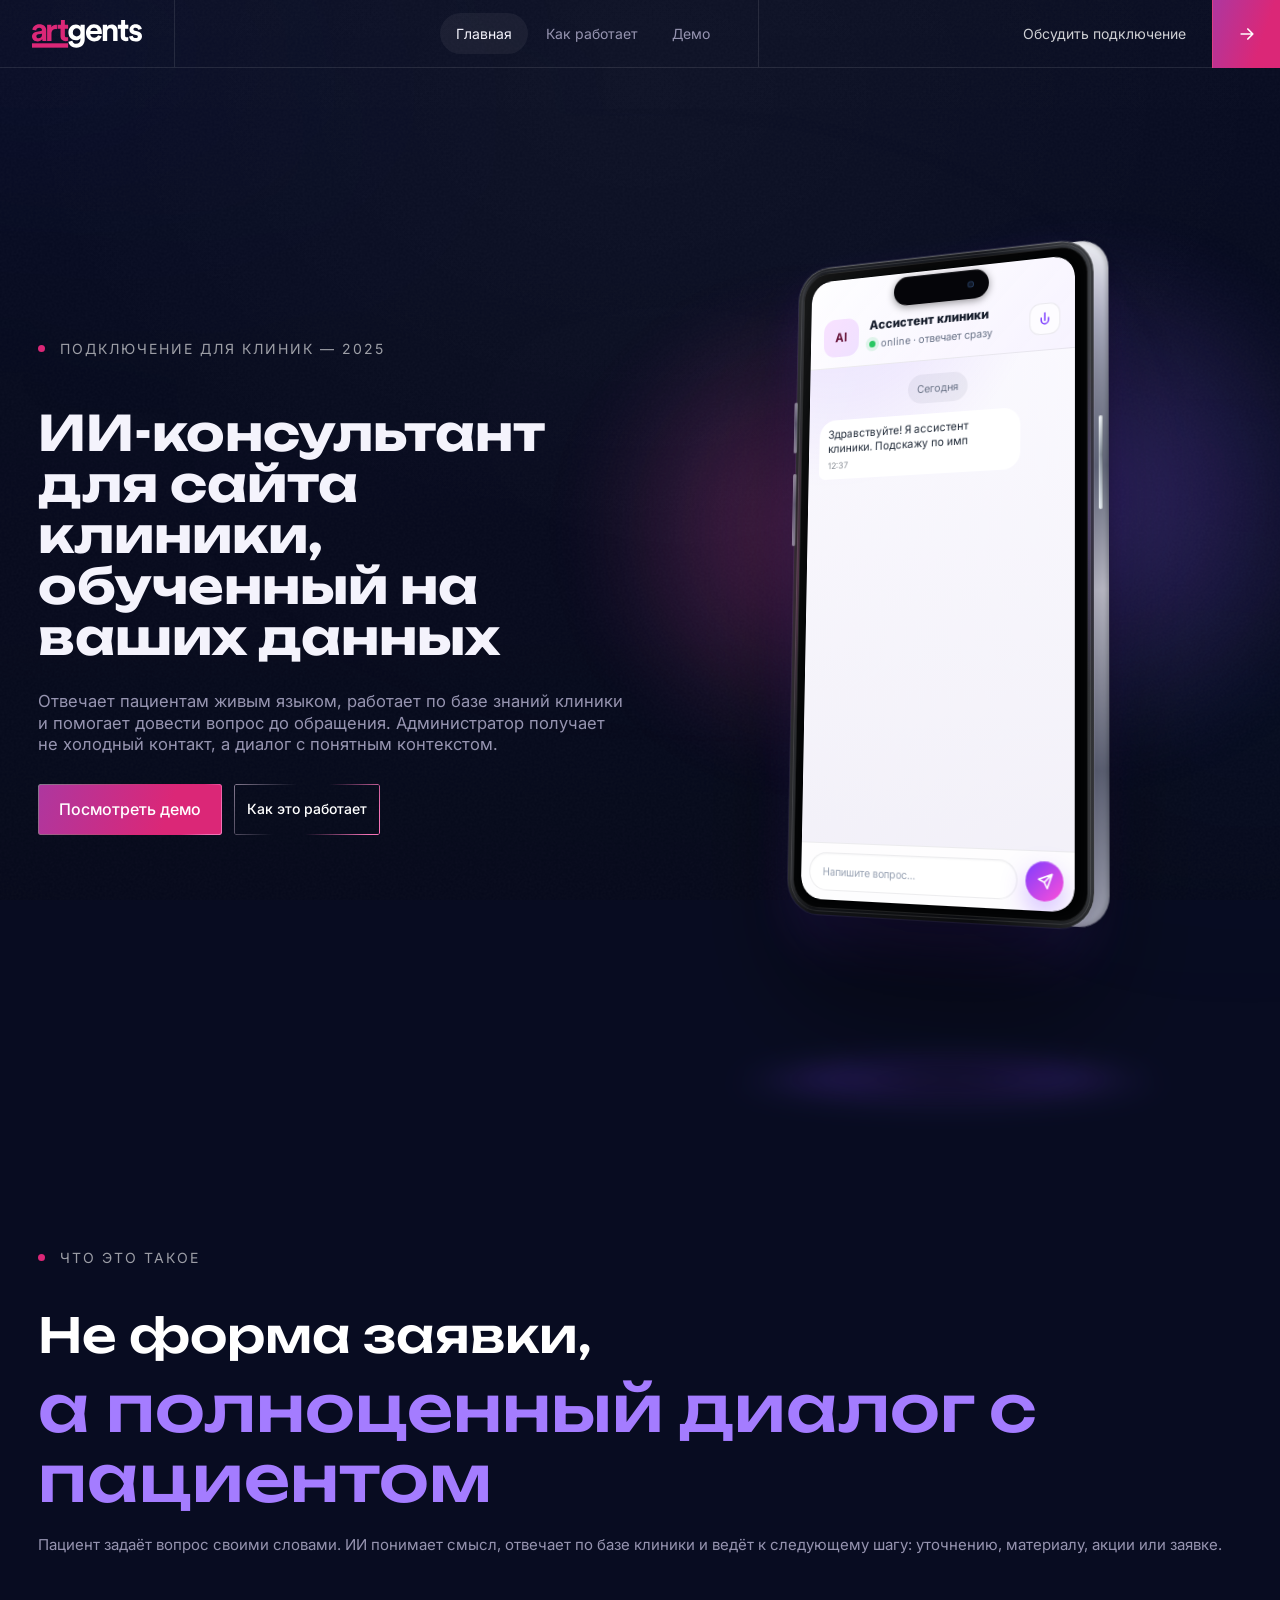
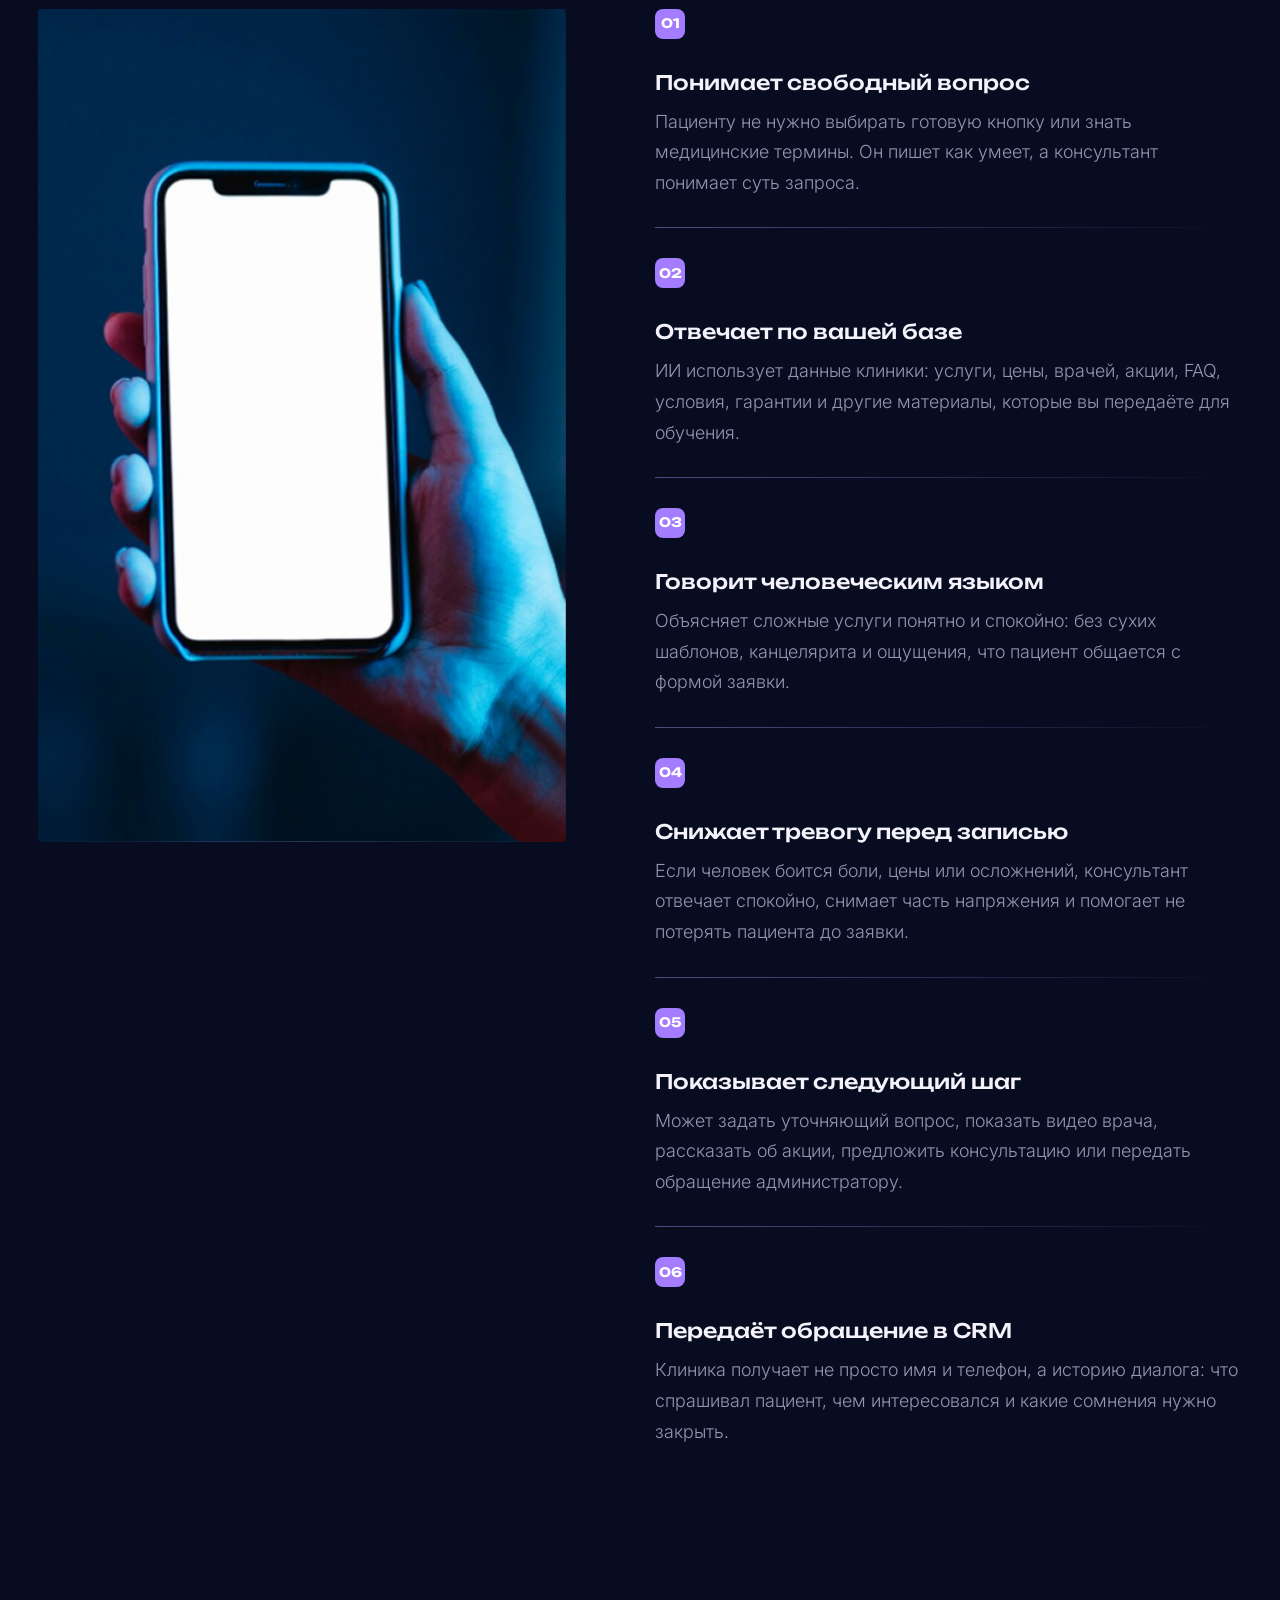
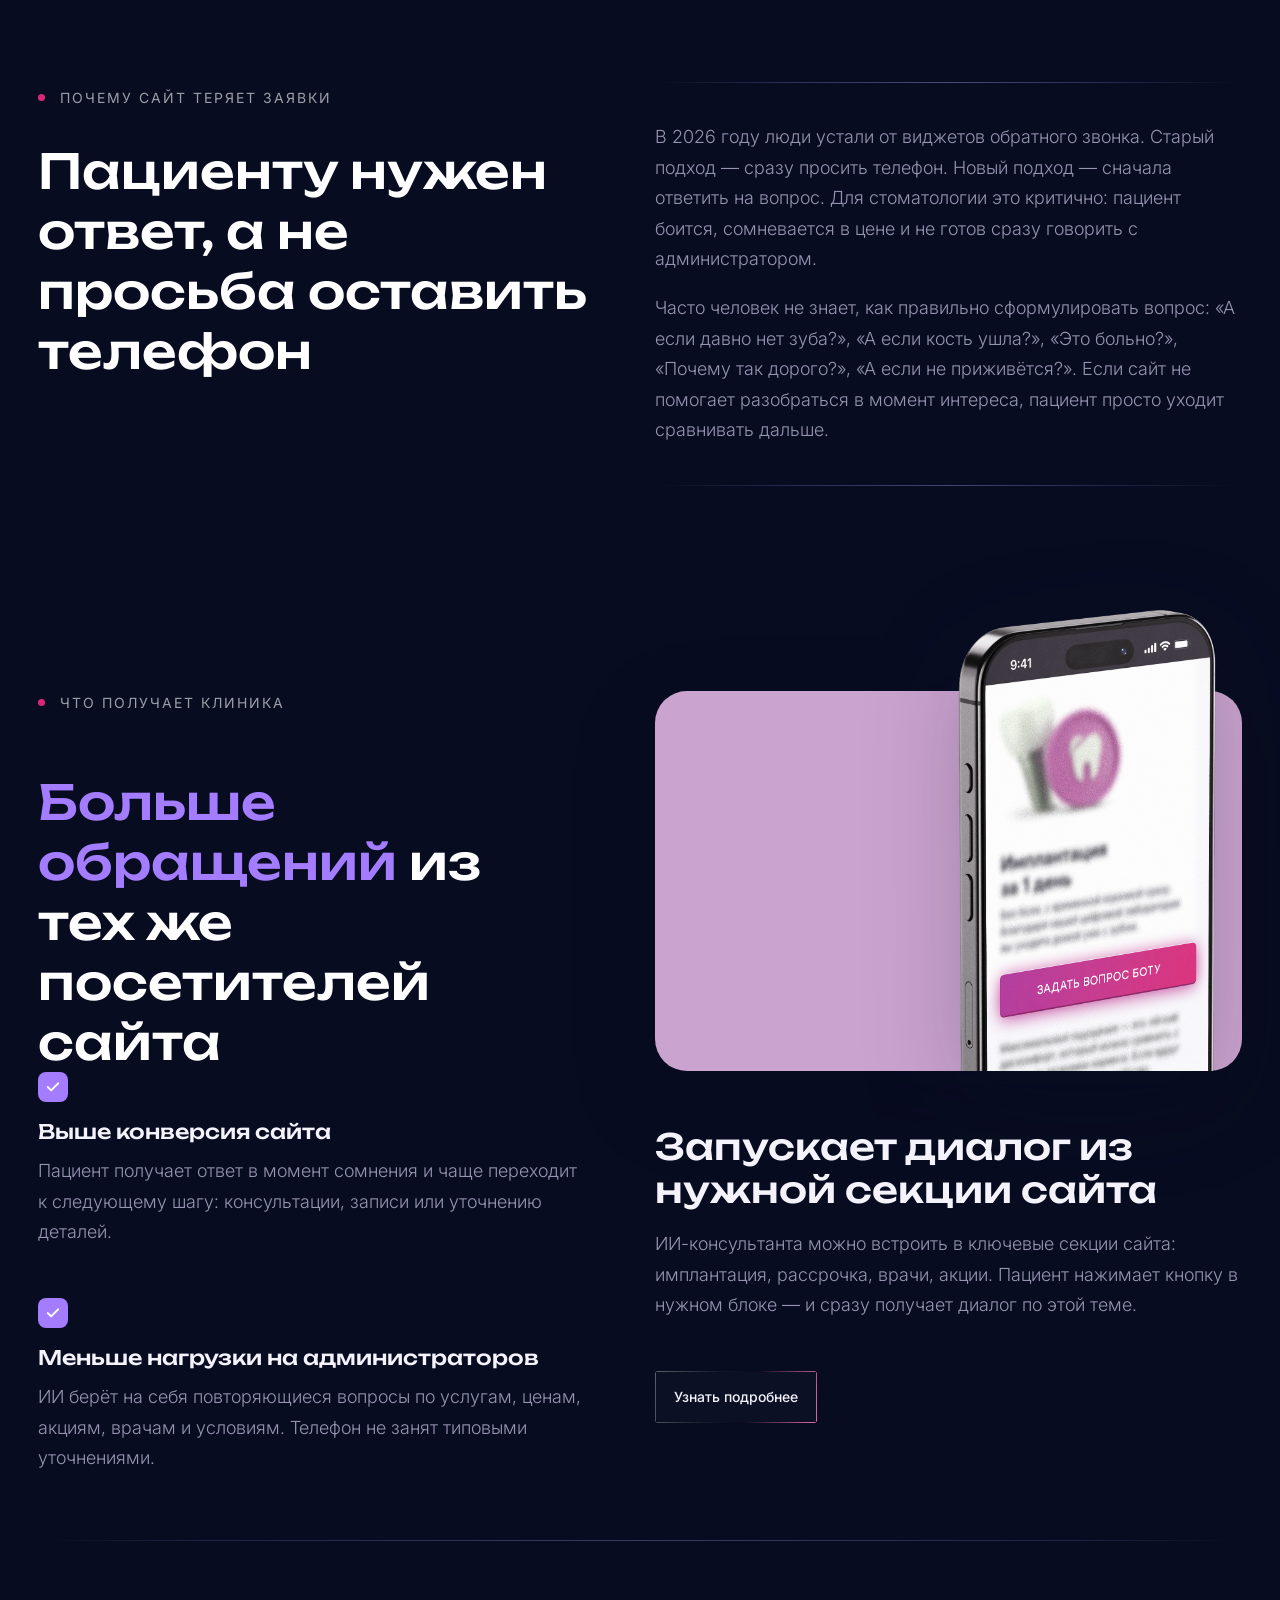
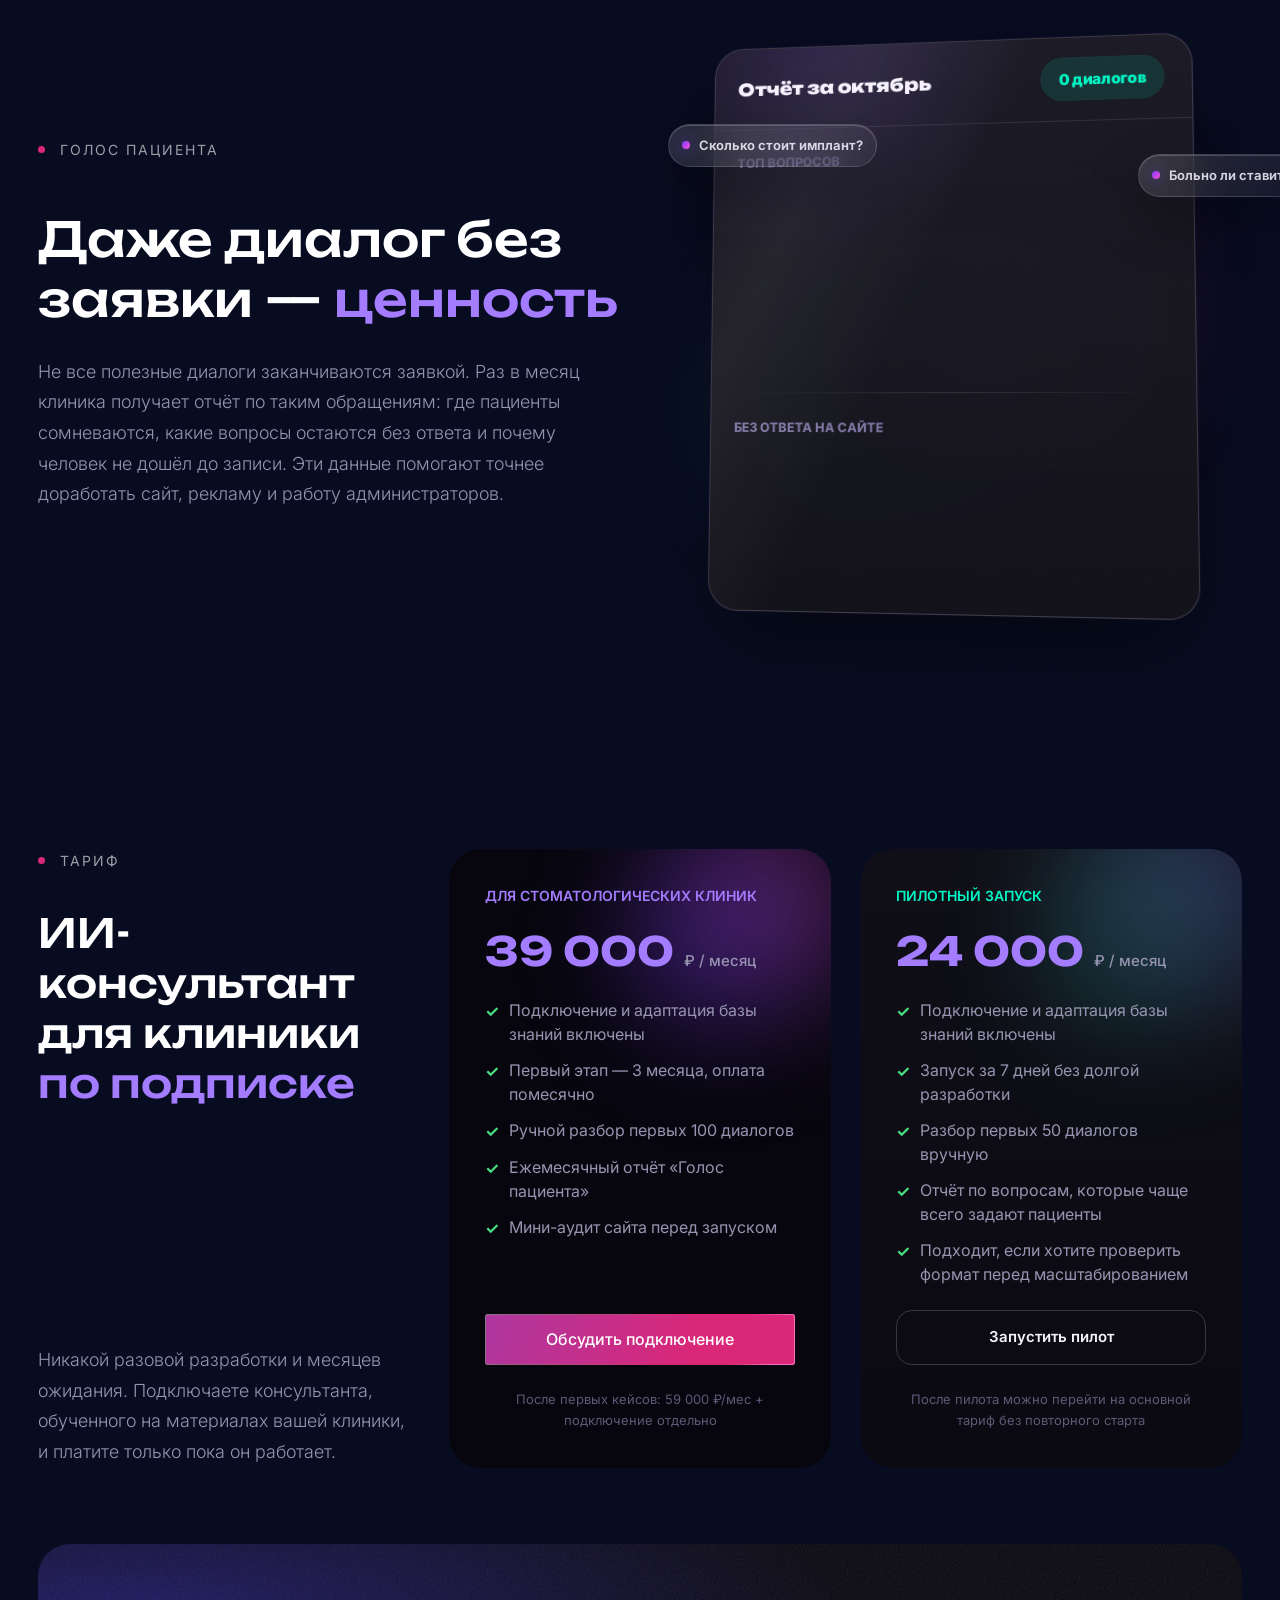
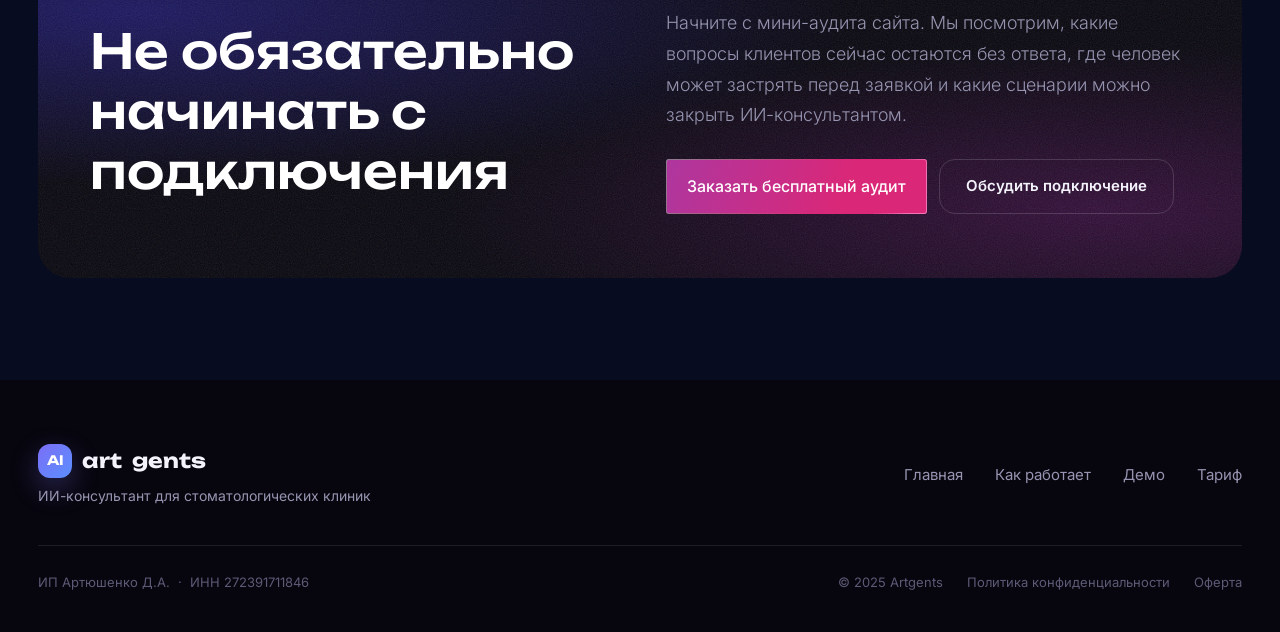
==== index.html @ 3ed24e26 "14.06 - финальные правки главной" ====
<!DOCTYPE html>
<html lang="ru">
<head>
  <meta charset="UTF-8" />
  <meta name="viewport" content="width=device-width, initial-scale=1.0" />
  <title>Artgents — ИИ-консультант для клиник</title>
  <link rel="preconnect" href="https://fonts.googleapis.com">
  <link rel="preconnect" href="https://fonts.gstatic.com" crossorigin>
  <link href="https://fonts.googleapis.com/css2?family=Inter:wght@300;400;500;600;700&display=swap" rel="stylesheet">
  <link rel="stylesheet" href="styles.css" />
  <link rel="stylesheet" href="animations/phone-hero.css" />
  <link rel="stylesheet" href="animations/report-analytics.css" />
</head>
<body>

  <nav class="nav">
    <a href="index.html" class="nav__logo" aria-label="Artgents">
      <img src="assets/artgents-logo-header.svg" alt="Artgents" class="nav__logo-image" />
    </a>
    <div class="nav__links">
      <a href="index.html" class="nav__link nav__link--active">Главная</a>
      <a href="how.html" class="nav__link">Как работает</a>
      <a href="demo.html" class="nav__link">Демо</a>
    </div>
    <button type="button" class="nav__cta">
      <span class="nav__cta-text">Обсудить подключение</span>
      <span class="nav__cta-arrow" aria-hidden="true">
        <svg viewBox="0 0 24 24" fill="none">
          <path d="M5 12h14M13 6l6 6-6 6" stroke="currentColor" stroke-width="2" stroke-linecap="round" stroke-linejoin="round"/>
        </svg>
      </span>
    </button>
  </nav>

  <main>

    <!-- ── HERO ──────────────────────────────────────────── -->
    <section class="hero">
      <div class="shell">
        <div class="hero__grid">

          <!-- Left: copy -->
          <div class="hero__left">
            <div class="label">Подключение для клиник — 2025</div>
            <h1 class="hero__title">ИИ-консультант для сайта клиники, обученный на ваших данных</h1>
            <p class="hero__sub">Отвечает пациентам живым языком, работает по базе знаний клиники и помогает довести вопрос до обращения. Администратор получает не холодный контакт, а диалог с понятным контекстом.</p>
            <div class="hero__actions">
              <button type="button" class="btn btn--primary"><span class="btn__bg"></span><span class="btn__text">Посмотреть демо</span></button>
              <button type="button" class="btn btn--hero-outline"><span class="btn--hero-outline__text">Как это работает</span></button>
            </div>
          </div>

          <!-- Right: phone animation -->
          <div class="hero__right">
            <div class="phone-stage" id="phoneStage">

              <div class="floating-card card-1" data-card>
                <div class="card-icon">
                  <svg viewBox="0 0 24 24" fill="none" aria-hidden="true">
                    <circle cx="12" cy="12" r="8.5" stroke="currentColor" stroke-width="2.1"/>
                    <path d="M12 7.5v5l3.2 2" stroke="currentColor" stroke-width="2.1" stroke-linecap="round" stroke-linejoin="round"/>
                  </svg>
                </div>
                <div class="card-text">Отвечает пациентам 24/7 без ожидания администратора.</div>
              </div>

              <div class="floating-card card-2" data-card>
                <div class="card-icon">
                  <svg viewBox="0 0 24 24" fill="none" aria-hidden="true">
                    <path d="M7 11.5 10.2 15 17.5 7" stroke="currentColor" stroke-width="2.4" stroke-linecap="round" stroke-linejoin="round"/>
                    <path d="M21 12a9 9 0 1 1-5.2-8.15" stroke="currentColor" stroke-width="2.1" stroke-linecap="round"/>
                  </svg>
                </div>
                <div class="card-text">Даёт понятные ответы по услугам, ценам и этапам лечения.</div>
              </div>

              <div class="floating-card card-3" data-card>
                <div class="card-icon">
                  <svg viewBox="0 0 24 24" fill="none" aria-hidden="true">
                    <path d="M8 7h8M8 12h5M6 20l3-3h8a3 3 0 0 0 3-3V7a3 3 0 0 0-3-3H7a3 3 0 0 0-3 3v7a3 3 0 0 0 3 3" stroke="currentColor" stroke-width="2.1" stroke-linecap="round" stroke-linejoin="round"/>
                  </svg>
                </div>
                <div class="card-text">Мягко подводит к записи на консультацию.</div>
              </div>

              <div class="phone" id="phone">
                <span class="side-button left-1"></span>
                <span class="side-button left-2"></span>
                <span class="side-button right-1"></span>

                <div class="phone-glass">
                  <div class="dynamic-island"></div>

                  <div class="phone-screen">
                    <div class="chat-app">

                      <header class="chat-header">
                        <div class="avatar">AI</div>
                        <div class="header-text">
                          <div class="chat-header-title">Ассистент клиники</div>
                          <div class="header-status">
                            <span class="status-dot"></span>
                            online · отвечает сразу
                          </div>
                        </div>
                        <div class="header-action" aria-hidden="true">
                          <svg viewBox="0 0 24 24" width="18" height="18" fill="none" aria-hidden="true">
                            <path d="M7 10.5v3a5 5 0 0 0 10 0v-3M12 4v10" stroke="currentColor" stroke-width="2" stroke-linecap="round"/>
                          </svg>
                        </div>
                      </header>

                      <main class="chat-messages">
                        <div class="chat-day-label">Сегодня</div>
                      </main>

                      <footer class="chat-input-bar">
                        <input class="chat-input-field" type="text" placeholder="Напишите вопрос…" aria-label="Вопрос" />
                        <button class="chat-send-btn" type="button" aria-label="Отправить">
                          <svg viewBox="0 0 24 24" fill="none" aria-hidden="true">
                            <path d="M21 3 10.6 13.4M21 3l-6.6 18-3.8-7.6L3 9.6 21 3Z" stroke="currentColor" stroke-width="2.1" stroke-linecap="round" stroke-linejoin="round"/>
                          </svg>
                        </button>
                      </footer>

                    </div>
                  </div>
                </div>
              </div>

            </div>
          </div>

        </div>
      </div>
    </section>

    <!-- ── WHAT ──────────────────────────────────────────── -->
    <section class="section section--dark" id="what">
      <div class="shell what__layout">
        <div class="what__head">
          <div class="label">Что это такое</div>
          <h2>Не форма заявки,<br><em>а полноценный диалог с пациентом</em></h2>
          <p class="what__desc">Пациент задаёт вопрос своими словами. ИИ понимает смысл, отвечает по базе клиники и ведёт к следующему шагу: уточнению, материалу, акции или заявке.</p>
        </div>

        <div class="what__story">
          <div class="what__visual-col">
            <div class="what__visual-frame">
              <div class="what__visual">
                <img src="images/img1.jpg" alt="Интерфейс диалога с пациентом">
              </div>
            </div>
          </div>

          <div class="what__list">
            <article class="what-item">
              <div class="what-item__num">01</div>
              <div class="what-item__body">
                <h3>Понимает свободный вопрос</h3>
                <p>Пациенту не нужно выбирать готовую кнопку или знать медицинские термины. Он пишет как умеет, а консультант понимает суть запроса.</p>
              </div>
            </article>

            <article class="what-item">
              <div class="what-item__num">02</div>
              <div class="what-item__body">
                <h3>Отвечает по вашей базе</h3>
                <p>ИИ использует данные клиники: услуги, цены, врачей, акции, FAQ, условия, гарантии и другие материалы, которые вы передаёте для обучения.</p>
              </div>
            </article>

            <article class="what-item">
              <div class="what-item__num">03</div>
              <div class="what-item__body">
                <h3>Говорит человеческим языком</h3>
                <p>Объясняет сложные услуги понятно и спокойно: без сухих шаблонов, канцелярита и ощущения, что пациент общается с формой заявки.</p>
              </div>
            </article>

            <article class="what-item">
              <div class="what-item__num">04</div>
              <div class="what-item__body">
                <h3>Снижает тревогу перед записью</h3>
                <p>Если человек боится боли, цены или осложнений, консультант отвечает спокойно, снимает часть напряжения и помогает не потерять пациента до заявки.</p>
              </div>
            </article>

            <article class="what-item">
              <div class="what-item__num">05</div>
              <div class="what-item__body">
                <h3>Показывает следующий шаг</h3>
                <p>Может задать уточняющий вопрос, показать видео врача, рассказать об акции, предложить консультацию или передать обращение администратору.</p>
              </div>
            </article>

            <article class="what-item">
              <div class="what-item__num">06</div>
              <div class="what-item__body">
                <h3>Передаёт обращение в CRM</h3>
                <p>Клиника получает не просто имя и телефон, а историю диалога: что спрашивал пациент, чем интересовался и какие сомнения нужно закрыть.</p>
              </div>
            </article>
          </div>
        </div>
      </div>
    </section>

    <!-- ── PROBLEMS ─────────────────────────────────────── -->
    <section class="section section--dark" id="problems">
      <div class="shell problems__layout">
        <div class="problems__top">
          <div class="problems__copy">
            <div>
              <div class="label">Почему сайт теряет заявки</div>
              <h2>Пациенту нужен ответ, а не просьба оставить телефон</h2>
            </div>
          </div>

          <div class="problems__notes" aria-label="Дополнительный текст">
            <p>В 2026 году люди устали от виджетов обратного звонка. Старый подход — сразу просить телефон. Новый подход — сначала ответить на вопрос. Для стоматологии это критично: пациент боится, сомневается в цене и не готов сразу говорить с администратором.</p>
            <p>Часто человек не знает, как правильно сформулировать вопрос: «А если давно нет зуба?», «А если кость ушла?», «Это больно?», «Почему так дорого?», «А если не приживётся?». Если сайт не помогает разобраться в момент интереса, пациент просто уходит сравнивать дальше.</p>
          </div>
        </div>
      </div>
    </section>

    <!-- ── RESULTS ────────────────────────────────────────── -->
    <section class="section section--dark" id="results">
      <div class="shell results__layout">
        <div class="results__left">
          <div class="results__intro">
            <div class="label">Что получает клиника</div>
            <h2><em>Больше обращений</em> из тех же посетителей сайта</h2>
          </div>

          <div class="results__cards">
            <article class="result-card">
              <div class="result-card__check" aria-hidden="true">
                <svg viewBox="0 0 24 24" fill="none">
                  <path d="M5 12l4.5 4.5L19 7" stroke="currentColor" stroke-width="2.4" stroke-linecap="round" stroke-linejoin="round"/>
                </svg>
              </div>
              <div class="result-card__body">
                <h3>Выше конверсия сайта</h3>
                <p>Пациент получает ответ в момент сомнения и чаще переходит к следующему шагу: консультации, записи или уточнению деталей.</p>
              </div>
            </article>

            <article class="result-card">
              <div class="result-card__check" aria-hidden="true">
                <svg viewBox="0 0 24 24" fill="none">
                  <path d="M5 12l4.5 4.5L19 7" stroke="currentColor" stroke-width="2.4" stroke-linecap="round" stroke-linejoin="round"/>
                </svg>
              </div>
              <div class="result-card__body">
                <h3>Меньше нагрузки на администраторов</h3>
                <p>ИИ берёт на себя повторяющиеся вопросы по услугам, ценам, акциям, врачам и условиям. Телефон не занят типовыми уточнениями.</p>
              </div>
            </article>
          </div>
        </div>

        <div class="results__right">
          <div class="results__phone-card" aria-hidden="true">
            <img class="results__phone-image" src="images/phone.png" alt="" />
          </div>

          <article class="results__feature">
            <div class="results-feature__content">
              <h3>Запускает диалог из нужной секции сайта</h3>
              <p>ИИ-консультанта можно встроить в ключевые секции сайта: имплантация, рассрочка, врачи, акции. Пациент нажимает кнопку в нужном блоке — и сразу получает диалог по этой теме.</p>
              <button type="button" class="btn btn--hero-outline"><span class="btn--hero-outline__text">Узнать подробнее</span></button>
            </div>
          </article>
        </div>
      </div>
    </section>
    <!-- ── ANALYTICS ──────────────────────────────────────── -->
    <section class="section section--dark" id="analytics">
      <div class="shell">
        <div class="analytics__grid">

          <!-- Left: copy + stat cards -->
          <div class="analytics__left">
            <div class="label">Голос пациента</div>
            <h2>Даже диалог без заявки — <em>ценность</em></h2>
            <p class="analytics__desc">Не все полезные диалоги заканчиваются заявкой. Раз в месяц клиника получает отчёт по таким обращениям: где пациенты сомневаются, какие вопросы остаются без ответа и почему человек не дошёл до записи. Эти данные помогают точнее доработать сайт, рекламу и работу администраторов.</p>

          </div>

          <!-- Right: animated report card -->
          <div class="analytics__right">
            <div class="report-stage" id="reportStage">

              <div class="rpt-glow" aria-hidden="true"></div>

              <span class="rpt-chip" style="--x:-280px; --y:-200px;">Сколько стоит имплант?</span>
              <span class="rpt-chip" style="--x:190px;  --y:-170px;">Больно ли ставить?</span>
              <span class="rpt-chip" style="--x:-255px; --y:28px;">Есть ли рассрочка?</span>
              <span class="rpt-chip" style="--x:200px;  --y:88px;">Что если не приживётся?</span>
              <span class="rpt-chip" style="--x:-200px; --y:210px;">Какая гарантия?</span>

              <article class="rpt-card" aria-label="Анимированный отчёт за октябрь">
                <div class="rpt-scan" id="rptScanLine" aria-hidden="true"></div>

                <header class="rpt-head">
                  <h3 class="rpt-title">Отчёт за октябрь</h3>
                  <div class="rpt-badge" id="rptDialogueBadge">
                    <span id="rptDialogueCount">0</span>&nbsp;диалогов
                  </div>
                </header>

                <div class="rpt-body">
                  <p class="rpt-section-label">Топ вопросов</p>

                  <div class="rpt-q-list">
                    <div class="rpt-q-row" data-value="18" data-fill="90">
                      <div class="rpt-q-title">Сколько стоит имплант?</div>
                      <div class="rpt-bar" aria-hidden="true"><span class="rpt-bar-fill"></span></div>
                      <div class="rpt-q-num">0</div>
                    </div>
                    <div class="rpt-q-row" data-value="14" data-fill="70">
                      <div class="rpt-q-title">Больно ли ставить?</div>
                      <div class="rpt-bar" aria-hidden="true"><span class="rpt-bar-fill"></span></div>
                      <div class="rpt-q-num">0</div>
                    </div>
                    <div class="rpt-q-row" data-value="11" data-fill="55">
                      <div class="rpt-q-title">Есть ли рассрочка?</div>
                      <div class="rpt-bar" aria-hidden="true"><span class="rpt-bar-fill"></span></div>
                      <div class="rpt-q-num">0</div>
                    </div>
                    <div class="rpt-q-row" data-value="8" data-fill="40">
                      <div class="rpt-q-title">Что если не приживётся?</div>
                      <div class="rpt-bar" aria-hidden="true"><span class="rpt-bar-fill"></span></div>
                      <div class="rpt-q-num">0</div>
                    </div>
                  </div>

                  <div class="rpt-divider"></div>

                  <p class="rpt-section-label">Без ответа на сайте</p>
                  <div class="rpt-gap-list">
                    <div class="rpt-gap-row">
                      <div class="rpt-gap-topic">Опыт врача с костной пластикой</div>
                      <button class="rpt-add-btn" type="button">добавить</button>
                    </div>
                    <div class="rpt-gap-row">
                      <div class="rpt-gap-topic">Гарантия на имплант</div>
                      <button class="rpt-add-btn" type="button">добавить</button>
                    </div>
                  </div>
                </div>
              </article>

            </div>
          </div>

        </div>
      </div>
    </section>

    <!-- ── PRICING ───────────────────────────────────────── -->
    <section class="section section--dark" id="pricing">
      <div class="shell">
        <div class="pricing__grid">

          <!-- Col 1–4: copy -->
          <div class="pricing__copy">
            <div class="label">Тариф</div>
            <h2>ИИ-консультант для клиники <span>по подписке</span></h2>
            <p class="pricing__desc">Никакой разовой разработки и месяцев ожидания. Подключаете консультанта, обученного на материалах вашей клиники, и платите только пока он работает.</p>
          </div>

          <!-- Col 5–8: dark price card -->
          <div class="price-card">
            <p class="price-card__for">Для стоматологических клиник</p>
            <div class="price-card__amount">
              <span class="price-card__num">39 000</span>
              <span class="price-card__unit">₽ / месяц</span>
            </div>
            <ul class="price-card__list">
              <li>Подключение и адаптация базы знаний включены</li>
              <li>Первый этап — 3 месяца, оплата помесячно</li>
              <li>Ручной разбор первых 100 диалогов</li>
              <li>Ежемесячный отчёт «Голос пациента»</li>
              <li>Мини-аудит сайта перед запуском</li>
            </ul>
            <button type="button" class="btn btn--primary price-card__btn"><span class="btn__bg"></span><span class="btn__text">Обсудить подключение</span></button>
            <p class="price-card__after">После первых кейсов: 59 000 ₽/мес + подключение отдельно</p>
          </div>

          <!-- Col 9–12: second plan -->
          <div class="price-card price-card--alt">
            <p class="price-card__for">Пилотный запуск</p>
            <div class="price-card__amount">
              <span class="price-card__num">24 000</span>
              <span class="price-card__unit">₽ / месяц</span>
            </div>
            <ul class="price-card__list">
              <li>Подключение и адаптация базы знаний включены</li>
              <li>Запуск за 7 дней без долгой разработки</li>
              <li>Разбор первых 50 диалогов вручную</li>
              <li>Отчёт по вопросам, которые чаще всего задают пациенты</li>
              <li>Подходит, если хотите проверить формат перед масштабированием</li>
            </ul>
            <button type="button" class="btn btn--ghost price-card__btn">Запустить пилот</button>
            <p class="price-card__after">После пилота можно перейти на основной тариф без повторного старта</p>
          </div>

        </div>

        <div class="cta-block">
          <div class="cta-block__left">
            <h2>Не обязательно начинать с подключения</h2>
          </div>
          <div class="cta-block__right">
            <p>Начните с мини-аудита сайта. Мы посмотрим, какие вопросы клиентов сейчас остаются без ответа, где человек может застрять перед заявкой и какие сценарии можно закрыть ИИ-консультантом.</p>
            <div class="cta-block__actions">
              <button type="button" class="btn btn--primary"><span class="btn__bg"></span><span class="btn__text">Заказать бесплатный аудит</span></button>
              <button type="button" class="btn btn--ghost">Обсудить подключение</button>
            </div>
          </div>
        </div>

      </div>
    </section>

  </main>

  <footer class="footer">
    <div class="shell">

      <div class="footer__main">
        <div class="footer__brand">
          <a href="index.html" class="footer__logo" aria-label="Artgents">
            <span class="nav__logo-mark">AI</span>
            art<span>gents</span>
          </a>
          <p class="footer__tagline">ИИ-консультант для стоматологических клиник</p>
        </div>
        <nav class="footer__nav" aria-label="Навигация">
          <a href="index.html" class="footer__link">Главная</a>
          <a href="how.html" class="footer__link">Как работает</a>
          <a href="demo.html" class="footer__link">Демо</a>
          <a href="#pricing" class="footer__link">Тариф</a>
        </nav>
      </div>

      <div class="footer__bottom">
        <p class="footer__legal">ИП Артюшенко Д.А. &nbsp;·&nbsp; ИНН 272391711846</p>
        <div class="footer__bottom-right">
          <p class="footer__copy">© 2025 Artgents</p>
          <a href="#" class="footer__link footer__link--small">Политика конфиденциальности</a>
          <a href="#" class="footer__link footer__link--small">Оферта</a>
        </div>
      </div>

    </div>
  </footer>

  <script src="script.js"></script>
  <script src="animations/phone-hero.js"></script>
  <script src="animations/report-analytics.js"></script>
</body>
</html>
---- styles.css ----
/* ── TOKENS ─────────────────────────────────────────────── */
@import url('https://fonts.googleapis.com/css2?family=Unbounded:wght@500;600;700&display=swap');

:root {
  /* Dark backgrounds */
  --bg:       #07060e;   /* единый базовый тёмный */
  --bg-2:     #07060e;
  --bg-3:     #07060e;

  /* Dark background system — gradient spots */
  --grd-1:    rgba(60, 50, 228, 0.24);   /* фиолетово-синее */
  --grd-2:    rgba(186, 38, 190, 0.16);  /* фиолетово-розовое */
  --grd-size: 40%;                        /* радиус пятен */

  /* Surfaces (dark) */
  --surface:   rgba(255,255,255,0.055);
  --surface-2: rgba(255,255,255,0.09);
  --line:      rgba(255,255,255,0.09);
  --line-2:    rgba(255,255,255,0.15);

  /* Text dark */
  --text:  #f4f3fc;
  --muted: #9694b0;
  --soft:  #5c5a76;

  /* Accents */
  --accent:   #7b6ef6;
  --accent-2: #A47CFF;
  --accent-2-rgb: 164, 124, 255;

  /* Animation palette (phone, report, cards) */
  --anim-violet: #7c3cff;
  --anim-pink:   #ff4fd8;
  --anim-cyan:   #48e8ff;
  --teal:     #00F8C6;  /* единый mint-teal — лейблы, иконки */
  --teal-2:   #7ffce0;
  --green:    #4ade80;  /* status only */
  --red:      #fb7185;

  /* Heading colours */
  --heading-on-dark:     #ffffff;   /* база заголовка на тёмном фоне */
  --heading-em-on-dark:  var(--accent-2);   /* акцент <em> на тёмном */

  /* Typography */
  --font-head: 'Unbounded', 'Inter', system-ui, sans-serif;
  --font-body: 'Inter', system-ui, sans-serif;

  /* Layout */
  --container: min(1440px, calc(100vw - clamp(32px, 6vw, 120px)));
  --gap:       30px;

  /* Radii */
  --r-xl: 32px;
  --r-lg: 24px;
  --r-md: 16px;
  --r-sm: 10px;

  /* Shadows */
  --shadow:    0 32px 80px rgba(0,0,0,0.36);
  --shadow-sm: 0 14px 36px rgba(0,0,0,0.22);
}



/* ── RESET & BASE ───────────────────────────────────────── */
*,
*::before,
*::after {
  box-sizing: border-box;
  margin: 0;
  padding: 0;
}

html {
  scroll-behavior: smooth;
}

body {
  position: relative;
  font-family: var(--font-body);
  font-optical-sizing: auto;
  font-size: 16px;
  line-height: 1.65;
  color: var(--text);
  background: #080c21;
  overflow-x: hidden;
}

body::before {
  content: '';
  position: fixed;
  inset: -20%;
  z-index: -2;
  background:
    radial-gradient(44% 38% at 16% 18%, rgba(98, 112, 255, 0.08) 0%, rgba(98, 112, 255, 0.04) 28%, transparent 72%),
    radial-gradient(38% 34% at 84% 72%, rgba(77, 184, 255, 0.055) 0%, rgba(77, 184, 255, 0.024) 30%, transparent 74%),
    radial-gradient(52% 46% at 52% 48%, rgba(255, 255, 255, 0.018) 0%, transparent 78%);
  filter: blur(56px) saturate(108%);
  opacity: 0.5;
  animation: background-drift 38s ease-in-out infinite alternate;
  will-change: transform;
  pointer-events: none;
}

body::after {
  content: '';
  position: fixed;
  inset: 0;
  z-index: -1;
  background:
    url("data:image/svg+xml,%3Csvg xmlns='http://www.w3.org/2000/svg' width='320' height='320' viewBox='0 0 320 320'%3E%3Cfilter id='n'%3E%3CfeTurbulence type='fractalNoise' baseFrequency='0.42' numOctaves='1' stitchTiles='stitch'/%3E%3CfeColorMatrix type='saturate' values='0'/%3E%3CfeComponentTransfer%3E%3CfeFuncA type='table' tableValues='0 0.072'/%3E%3C/feComponentTransfer%3E%3C/filter%3E%3Crect width='320' height='320' filter='url(%23n)' opacity='0.46'/%3E%3C/svg%3E"),
    radial-gradient(120% 120% at 50% 10%, rgba(255,255,255,0.028) 0%, rgba(255,255,255,0) 42%),
    radial-gradient(140% 120% at 50% 50%, rgba(0,0,0,0) 52%, rgba(2, 4, 12, 0.24) 100%),
    linear-gradient(180deg, rgba(255,255,255,0.008) 0%, rgba(255,255,255,0) 16%, rgba(0,0,0,0.18) 100%);
  background-size:
    320px 320px,
    auto,
    auto,
    auto;
  opacity: 0.92;
  pointer-events: none;
}

@keyframes background-drift {
  0% {
    transform: translate3d(0, 0, 0) scale(1);
  }
  50% {
    transform: translate3d(0.8%, -0.6%, 0) scale(1.02);
  }
  100% {
    transform: translate3d(-0.9%, 0.8%, 0) scale(1.035);
  }
}

a {
  color: inherit;
  text-decoration: none;
}

button,
input,
textarea {
  font: inherit;
}

img,
svg {
  display: block;
  max-width: 100%;
}

/* ── TYPOGRAPHY ─────────────────────────────────────────── */
h1, h2, h3, h4 {
  font-family: 'Unbounded', var(--font-head);
  font-weight: 700;
  line-height: 1.05;
  color: var(--heading-on-dark);
}

h1 { font-size: clamp(48px, 5.5vw, 100px); }
h2 {
  font-size: 48px;
  font-weight: 500;
  line-height: 1.25;
}
h3 {
  font-size: 20px;
  font-weight: 500;
  line-height: 1.4;
}
h4 { font-size: clamp(16px, 1.2vw, 22px); }

h1 em,
h2 em,
h3 em {
  font-style: normal;
  color: var(--heading-em-on-dark);
}

/* ── LAYOUT ─────────────────────────────────────────────── */
.shell {
  width: var(--container);
  margin-inline: auto;
}

.grid-12 {
  display: grid;
  grid-template-columns: repeat(12, 1fr);
  gap: var(--gap);
}

/* ── SECTION LABEL ──────────────────────────────────────── */
.label {
  display: inline-flex;
  align-items: center;
  gap: 15px;
  font-size: 14px;
  font-weight: 400;
  text-transform: uppercase;
  margin-bottom: 20px;
  letter-spacing: 2px;
}

.label::before {
  content: '';
  width: 7px;
  height: 7px;
  border-radius: 50%;
  flex-shrink: 0;
}

.section--dark .label,
.hero .label {
  color: rgba(255, 255, 255, 0.60);
}

.section--dark .label::before,
.hero .label::before {
  background: #DB2777;
  box-shadow: 0 0 0 0 rgba(219, 39, 119, 0.55);
  animation: label-pulse-teal 2s infinite;
}

@keyframes label-pulse-teal {
  0%   { box-shadow: 0 0 0 0   rgba(0, 248, 198, 0.55); }
  70%  { box-shadow: 0 0 0 8px rgba(0, 248, 198, 0);    }
  100% { box-shadow: 0 0 0 0   rgba(0, 248, 198, 0);    }
}

/* ── BUTTONS ────────────────────────────────────────────── */
.btn {
  display: inline-flex;
  align-items: center;
  justify-content: center;
  gap: 8px;
  min-height: 52px;
  padding: 14px 26px;
  border: 1px solid transparent;
  border-radius: var(--r-md);
  font-weight: 600;
  font-size: 15px;
  cursor: pointer;
  transition: transform 0.22s ease, box-shadow 0.22s ease, opacity 0.22s ease;
  white-space: nowrap;
}

.btn--primary {
  --btn-radius: 2px;
  --btn-radius-hover: 18px;
  --gradient-angle: 115.83deg;
  --btn-ease: cubic-bezier(0.4, 0.03, 0.685, 0.22);
  position: relative;
  display: inline-flex;
  align-items: center;
  justify-content: center;
  width: auto;
  height: auto;
  overflow: hidden;
  gap: 0;
  min-height: 0;
  padding: 1px;
  border: 0;
  border-radius: var(--btn-radius);
  background: transparent;
  color: #fff;
  font-family: Inter, Arial, sans-serif;
  font-size: 16px;
  font-weight: 500;
  line-height: 1.3;
  text-decoration: none;
  white-space: nowrap;
  cursor: pointer;
  box-shadow: none;
  appearance: none;
  -webkit-appearance: none;
  transition: all 0.4s var(--btn-ease);
}

.btn--primary::before {
  content: "";
  position: absolute;
  inset: 0;
  z-index: 0;
  border-radius: inherit;
  background: linear-gradient(
    var(--gradient-angle),
    rgba(255, 228, 255, 0.5) 0%,
    #db2777 60%,
    #db2777 80%,
    #f472b6 92.98%
  );
  transition: all 0.4s var(--btn-ease);
}

.btn__bg {
  position: absolute;
  inset: 1px;
  z-index: 0;
  border-radius: 2px;
  background: linear-gradient(289deg, #db2777 30%, #963fb4 137%);
  transition: all 0.4s var(--btn-ease);
}

.btn__text {
  position: relative;
  z-index: 2;
  display: inline-flex;
  align-items: center;
  justify-content: center;
  padding: 14px 20px;
  font-family: Inter, Arial, sans-serif;
  font-size: 16px;
  font-weight: 500;
  line-height: 1.3;
  letter-spacing: 0;
}

.btn--primary:hover,
.btn--primary:focus-visible {
  border-radius: var(--btn-radius-hover);
}

.btn--primary:hover::before,
.btn--primary:hover .btn__bg,
.btn--primary:focus-visible::before,
.btn--primary:focus-visible .btn__bg {
  border-radius: var(--btn-radius-hover);
}

.btn--primary:focus-visible {
  outline: none;
}

.btn--ghost {
  color: var(--text);
  background: transparent;
  border-color: var(--line-2);
}

.btn--ghost:hover {
  background: rgba(255,255,255,0.06);
  border-color: rgba(255,255,255,0.24);
}

.btn--hero-outline {
  --btn-ease: cubic-bezier(0.4, 0.03, 0.685, 0.22);
  position: relative;
  display: inline-flex;
  align-items: center;
  justify-content: center;
  width: auto;
  height: auto;
  overflow: hidden;
  gap: 0;
  min-height: 0;
  padding: 1px;
  border: 0;
  border-radius: 2px;
  background: transparent;
  color: #ffffff;
  font-family: Inter, Arial, sans-serif;
  font-size: 14px;
  font-weight: 500;
  line-height: 1.3;
  text-decoration: none;
  white-space: nowrap;
  cursor: pointer;
  box-shadow: none;
  appearance: none;
  -webkit-appearance: none;
  transition: all 0.4s var(--btn-ease);
}

.btn--hero-outline::before {
  content: "";
  position: absolute;
  inset: 0;
  z-index: 0;
  padding: 1px;
  border-radius: 2px;
  background: linear-gradient(
    115.83deg,
    rgba(255, 228, 255, 0.5) 0%,
    rgba(255, 255, 255, 0) 37.55%,
    rgba(255, 255, 255, 0) 46.68%,
    rgba(255, 255, 255, 0) 55.79%,
    #f472b6 92.98%
  );
  -webkit-mask:
    linear-gradient(#fff 0 0) content-box,
    linear-gradient(#fff 0 0);
  -webkit-mask-composite: xor;
  mask:
    linear-gradient(#fff 0 0) content-box,
    linear-gradient(#fff 0 0);
  mask-composite: exclude;
}

.btn--hero-outline__text {
  position: relative;
  z-index: 2;
  display: inline-flex;
  align-items: center;
  justify-content: center;
  padding: 6px 12px;
  background: transparent;
}

.btn--hero-outline:hover,
.btn--hero-outline:focus-visible {
  border-radius: 18px;
  background: transparent;
}

.btn--hero-outline:hover::before,
.btn--hero-outline:focus-visible::before {
  border-radius: 18px;
}

.btn--hero-outline:focus-visible {
  outline: none;
}

/* ── NAV ────────────────────────────────────────────────── */
.nav {
  position: absolute;
  top: 0;
  left: 0;
  right: 0;
  z-index: 100;
  display: flex;
  align-items: stretch;
  justify-content: space-between;
  height: 68px;
  border-bottom: 1px solid rgba(255,255,255,0.10);
  background: transparent;
  transition: background 0.36s ease, box-shadow 0.36s ease, border-color 0.36s ease;
}

.nav--scrolled {
  position: fixed;
  background: rgba(8,7,15,0.76);
  backdrop-filter: blur(24px);
  -webkit-backdrop-filter: blur(24px);
  border-bottom-color: rgba(255,255,255,0.10);
  box-shadow: 0 8px 32px rgba(0,0,0,0.32);
}

.nav__logo {
  display: flex;
  align-items: center;
  padding: 0 clamp(20px, 2.5vw, 36px);
  border-right: 1px solid rgba(255,255,255,0.10);
  font-family: var(--font-head);
  text-decoration: none;
  white-space: nowrap;
}

.nav__logo-image {
  width: 110px;
  height: auto;
  flex-shrink: 0;
}

.nav__logo-mark {
  width: 34px;
  height: 34px;
  border-radius: 12px;
  display: grid;
  place-items: center;
  font-size: 13px;
  background: linear-gradient(135deg, var(--accent), #5b8fff);
  box-shadow: 0 10px 28px rgba(123,110,246,0.32);
  color: #fff;
  flex-shrink: 0;
}

.nav__logo-text span {
  color: var(--accent-2);
}

.nav__logo-text {
  font-size: 16px;
  font-weight: 700;
  color: var(--text);
}

.nav__links {
  display: flex;
  align-items: center;
  gap: 2px;
  padding: 0 clamp(20px, 2.5vw, 36px);
  border-right: 1px solid rgba(255,255,255,0.10);
  height: 100%;
}

.nav__link {
  padding: 9px 16px;
  border-radius: 999px;
  font-size: 14px;
  color: var(--muted);
  transition: color 0.2s, background 0.2s;
}

.nav__link:hover,
.nav__link--active {
  color: var(--text);
  background: var(--surface);
}

.nav__cta {
  display: flex;
  align-items: center;
  gap: clamp(16px, 2vw, 28px);
  height: 100%;
  padding-left: clamp(20px, 2.5vw, 36px);
  background: transparent;
  border: none;
  cursor: pointer;
  font: inherit;
  color: var(--text);
  font-size: 14px;
  white-space: nowrap;
}

.nav__cta-text {
  color: rgba(255,255,255,0.80);
  transition: color 0.2s ease;
}

.nav__cta:hover .nav__cta-text {
  color: #fff;
}

.nav__cta-arrow {
  display: grid;
  place-items: center;
  width: 68px;
  height: 68px;
  flex-shrink: 0;
  border-left: 1px solid rgba(255,255,255,0.10);
  background: linear-gradient(289deg, #db2777 30%, #963fb4 137%);
  color: #fff;
  transition: background 0.22s ease;
}

.nav__cta-arrow svg {
  width: 20px;
  height: 20px;
  transition: transform 0.22s ease;
}

.nav__cta:hover .nav__cta-arrow {
  background: linear-gradient(289deg, #db2777 30%, #963fb4 137%);
}

.nav__cta:hover .nav__cta-arrow svg {
  transform: translateX(3px);
}

/* ── FADE-UP ANIMATION ──────────────────────────────────── */
.fade-up {
  opacity: 0;
  transform: translateY(20px);
  transition: opacity 0.65s ease, transform 0.65s ease;
}

.fade-up.visible {
  opacity: 1;
  transform: translateY(0);
}

/* ── LIVE DOT ───────────────────────────────────────────── */
.live-dot {
  display: inline-block;
  width: 6px;
  height: 6px;
  border-radius: 50%;
  background: var(--green);
  box-shadow: 0 0 0 0 rgba(74,222,128,0.6);
  animation: live-pulse 1.6s infinite;
  flex-shrink: 0;
}

@keyframes live-pulse {
  0%   { box-shadow: 0 0 0 0   rgba(74,222,128,0.6); }
  70%  { box-shadow: 0 0 0 6px rgba(74,222,128,0);   }
  100% { box-shadow: 0 0 0 0   rgba(74,222,128,0);   }
}

/* ── HERO ───────────────────────────────────────────────── */
.hero {
  position: relative;
  min-height: 100vh;
  min-height: 100dvh;
}

.hero > .shell {
  min-height: 100vh;
  min-height: 100dvh;
  display: grid;
  align-content: center;
  padding-top: calc(68px + clamp(24px, 3vh, 40px));
  padding-bottom: clamp(56px, 7vh, 88px);
}

.hero__grid {
  display: grid;
  grid-template-columns: 1fr 1fr;
  gap: var(--gap);
  align-items: center;
}

.hero__left {
  display: flex;
  flex-direction: column;
  gap: 28px;
}

.hero__title {
  font-size: clamp(36px, 3.8vw, 64px);
  font-weight: 700;
  line-height: 1.05;
  color: var(--text);
}

.hero__sub {
  font-family: var(--font-body);
  font-size: clamp(16px, 1.3vw, 22px);
  font-weight: 400;
  line-height: 1.3;
  color: var(--muted);
}

.hero__actions {
  display: flex;
  gap: 12px;
  flex-wrap: wrap;
}

.hero__right {
  display: grid;
  place-items: center;
  overflow: visible;
}

@media (max-width: 1120px) {
  .hero {
    min-height: auto;
  }

  .hero > .shell {
    min-height: auto;
    padding-top: calc(68px + clamp(24px, 4vw, 36px));
    padding-bottom: clamp(40px, 7vw, 72px);
  }

  .hero__grid {
    grid-template-columns: 1fr;
    gap: clamp(28px, 5vw, 48px);
  }

  .hero__left {
    align-items: center;
    text-align: center;
  }

}

/* ── SECTION BASE ───────────────────────────────────────── */
.section {
  padding-block: clamp(80px, 8vw, 140px);
}

.what__layout {
  display: grid;
  gap: clamp(32px, 4vw, 56px);
}

.what__head h2 {
  margin-top: 16px;
}

.what__head h2 em {
  display: block;
  margin-top: 8px;
  font-size: 64px;
  line-height: 1.1;
}

.what__desc {
  margin-top: 18px;
  color: var(--muted);
  font-size: clamp(15px, 1vw, 18px);
  line-height: 1.7;
}

.what__story {
  --what-visual-gap: clamp(20px, 2.6vw, 34px);
  display: grid;
  grid-template-columns: repeat(12, minmax(0, 1fr));
  gap: var(--gap);
  align-items: start;
}

.what__visual-col {
  grid-column: 1 / 7;
  position: sticky;
  top: var(--what-visual-gap);
  align-self: start;
}

.what__visual-frame {
  width: 90%;
  margin-right: auto;
}

.what__visual {
  position: relative;
  height: min(calc(100vh - (var(--what-visual-gap) * 2)), 960px);
  border-radius: 3px;
  overflow: hidden;
  background: rgba(7, 11, 31, 0.72);
}

.what__visual::before {
  content: '';
  position: absolute;
  inset: 0;
  border-radius: inherit;
  background:
    linear-gradient(90deg, transparent 0%, rgba(169,159,248,0.24) 50%, transparent 100%) bottom / 100% 1px no-repeat;
  pointer-events: none;
  z-index: 1;
}

.what__visual img {
  width: 100%;
  height: 100%;
  object-fit: cover;
  object-position: center top;
  transform: scale(1);
  transform-origin: center center;
  transition: transform 4.8s cubic-bezier(.2, .8, .2, 1);
  will-change: transform;
}

.what__visual-col.is-active .what__visual img {
  transform: scale(1.08);
}

.what__list {
  grid-column: 7 / 13;
  display: grid;
  gap: clamp(22px, 2.4vw, 30px);
}

.what-item {
  position: relative;
  display: grid;
  gap: 30px;
  padding: 0 0 30px 0;
}

.what-item::after {
  content: '';
  position: absolute;
  left: 0;
  right: 0;
  bottom: 0;
  height: 1px;
  background: linear-gradient(90deg, rgba(169,159,248,0.44), rgba(169,159,248,0.18) 58%, rgba(169,159,248,0) 100%);
}

.what-item:last-child::after {
  display: none;
}

.what-item__num,
.what-item__body {
  position: relative;
  z-index: 1;
}

.what-item__num {
  width: 30px;
  height: 30px;
  border-radius: 8px;
  display: inline-flex;
  align-items: center;
  justify-content: center;
  flex-shrink: 0;
  background: var(--accent-2);
  color: #fff;
  font-family: var(--font-head);
  font-size: 13px;
  font-weight: 700;
}

.what-item__body {
  display: grid;
  gap: 10px;
}

.what-item h3 { color: var(--text); }

.what-item p {
  color: var(--muted);
  font-size: 18px;
  font-weight: 300;
  line-height: 1.7;
}

.section--dark {
  position: relative;
  color: var(--text);
  background: transparent;
}

#problems {
  --problems-pad: clamp(80px, 8vw, 140px);
  padding-block: var(--problems-pad);
}

.problems__layout {
  display: grid;
  gap: clamp(32px, 4vw, 56px);
}

.problems__top {
  display: grid;
  grid-template-columns: repeat(12, minmax(0, 1fr));
  gap: var(--gap);
  align-items: start;
}

.problems__copy {
  grid-column: 1 / 7;
  display: flex;
  flex-direction: column;
  gap: 28px;
  padding-right: clamp(24px, 3vw, 56px);
}

.problems__desc {
  color: var(--muted);
  font-size: clamp(15px, 1vw, 17px);
  line-height: 1.75;
}

.problems__copy h2 {
  margin-top: 12px;
}

.problems__notes {
  grid-column: 7 / 13;
}

.problems__notes {
  display: grid;
  gap: 18px;
  align-content: center;
  padding-block: 40px;
  position: relative;
}

.problems__notes::before,
.problems__notes::after {
  content: '';
  position: absolute;
  left: 0;
  right: 0;
  height: 1px;
  pointer-events: none;
}

.problems__notes::before {
  top: 0;
  background: linear-gradient(90deg, rgba(169,159,248,0), rgba(169,159,248,0.26) 24%, rgba(169,159,248,0.42) 50%, rgba(169,159,248,0.22) 76%, rgba(169,159,248,0) 100%);
}

.problems__notes::after {
  bottom: 0;
  background: linear-gradient(90deg, rgba(169,159,248,0), rgba(169,159,248,0.22) 24%, rgba(169,159,248,0.38) 50%, rgba(169,159,248,0.18) 76%, rgba(169,159,248,0) 100%);
}

.problems__notes p {
  font-size: 18px;
  font-weight: 300;
  line-height: 1.7;
  color: var(--muted);
}

@media (max-width: 1120px) {
  .what__story {
    grid-template-columns: 1fr;
  }

  .what__visual-col,
  .what__list {
    grid-column: auto;
  }

  .what__visual-col {
    position: relative;
    top: auto;
  }

  .what__visual-frame {
    width: 100%;
  }

  .what__visual {
    height: min(70vh, 720px);
  }

  .problems__top {
    grid-template-columns: 1fr;
    gap: clamp(28px, 4vw, 44px);
  }

  .problems__copy,
  .problems__notes {
    grid-column: auto;
  }

  .problems__copy {
    padding-right: 0;
  }
}

@media (max-width: 768px) {
  .btn--hero-outline {
    font-size: 14px;
    letter-spacing: -0.28px;
  }

  .btn--hero-outline__text {
    padding: 12px 18px;
  }

  .what__visual {
    height: min(62vh, 560px);
  }

  .what-item {
    padding: 0 0 26px 0;
  }

  .problems__notes p {
    font-size: 20px;
  }

  .nav__links { display: none; }
  .nav { padding: 10px 12px 10px 16px; }
}

/* RESULTS SECTION */
.results__layout {
  display: grid;
  grid-template-columns: repeat(2, minmax(0, 1fr));
  gap: 30px;
  align-items: stretch;
}

.results__left {
  display: flex;
  flex-direction: column;
  min-height: 100%;
  padding-right: clamp(24px, 3vw, 56px);
}

.results__intro {
  display: flex;
  flex-direction: column;
  gap: clamp(24px, 3vw, 40px);
}

.results__right {
  display: flex;
  flex-direction: column;
  min-height: 100%;
}

.results__cards {
  display: grid;
  grid-template-columns: 1fr;
  gap: 50px;
  margin-top: auto;
  padding-bottom: 2px;
}

.result-card {
  min-height: auto;
  padding: 0;
  border-radius: 0;
  background: transparent;
  display: flex;
  flex-direction: column;
  gap: 16px;
  align-items: start;
}

.result-card::before,
.result-card::after {
  display: none;
}

.result-card__check {
  width: 30px;
  height: 30px;
  border-radius: 8px;
  display: inline-flex;
  align-items: center;
  justify-content: center;
  flex-shrink: 0;
  background: var(--accent-2);
  color: #fff;
}

.result-card__check svg {
  width: 18px;
  height: 18px;
  display: block;
}

.result-card__body {
  display: flex;
  flex-direction: column;
  gap: 10px;
  margin-top: 0;
}

.result-card h3 { color: var(--text); }

.result-card p {
  color: var(--muted);
  font-size: 18px;
  font-weight: 300;
  line-height: 1.7;
}

.results__phone-card {
  position: relative;
  min-height: 380px;
  border-radius: var(--r-xl);
  overflow: visible;
  background: #cba3cf;
  box-shadow: 0 30px 80px rgba(7, 11, 31, 0.26);
}

.results__phone-card::before {
  content: none;
}

.results__phone-image {
  position: absolute;
  right: clamp(14px, 2vw, 28px);
  bottom: 0;
  width: auto;
  max-width: none;
  height: clamp(460px, 36vw, 520px);
  filter: drop-shadow(0 26px 48px rgba(15, 23, 42, 0.22));
  pointer-events: none;
  user-select: none;
}

.results__feature {
  position: relative;
  min-height: auto;
  margin-top: 24px;
  padding: 0;
  border-radius: 0;
  border: none;
  background: transparent;
  display: flex;
  flex-direction: column;
  justify-content: flex-start;
  gap: 0;
}

.results__feature::before {
  content: none;
}

.results__feature:hover::before {
  opacity: 1;
}

.results-feature__content {
  display: flex;
  flex-direction: column;
  align-items: flex-start;
  gap: 18px;
}

.results-feature__content h3 {
  margin-top: 30px;
  font-size: 36px;
  line-height: 1.2;
  color: var(--text);
}

.results-feature__content p {
  color: var(--muted);
  font-size: 18px;
  font-weight: 300;
  line-height: 1.7;
}

.results__feature .btn--hero-outline {
  margin-top: 32px;
  padding: 1px;
  border: 0;
  border-radius: 2px;
  background: rgba(9, 12, 29, 0.98);
  color: #f4f3fc;
  box-shadow: none;
  transition: none;
}

.results__feature .btn--hero-outline::before {
  content: "";
  border-radius: 2px;
  background: linear-gradient(
    105deg,
    rgba(255, 255, 255, 0.34) 0%,
    rgba(255, 255, 255, 0.06) 36%,
    rgba(255, 255, 255, 0) 58%,
    rgba(244, 114, 182, 0.92) 100%
  );
}

.results__feature .btn--hero-outline__text {
  padding: 16px 18px;
  background: #0c1025;
}

.results__feature .btn--hero-outline:hover,
.results__feature .btn--hero-outline:focus-visible {
  border-radius: 2px;
  background: rgba(9, 12, 29, 0.98);
}

#results {
  padding-bottom: clamp(52px, 5vw, 72px);
}

#analytics {
  padding-top: clamp(52px, 5vw, 72px);
}

#analytics::before {
  content: "";
  position: absolute;
  top: 0;
  left: 50%;
  width: var(--container);
  height: 1px;
  transform: translateX(-50%);
  background: linear-gradient(
    90deg,
    rgba(169, 159, 248, 0) 0%,
    rgba(169, 159, 248, 0.16) 14%,
    rgba(169, 159, 248, 0.32) 50%,
    rgba(169, 159, 248, 0.16) 86%,
    rgba(169, 159, 248, 0) 100%
  );
  pointer-events: none;
}

@media (max-width: 1120px) {
  .results__layout {
    grid-template-columns: 1fr;
    align-items: start;
  }

  .results__left,
  .results__right {
    min-height: auto;
  }

  .results__cards {
    margin-top: 0;
    padding-bottom: 0;
  }

  .results__left {
    padding-right: 0;
  }
}

@media (max-width: 768px) {
  .results__right {
    gap: 18px;
    padding-top: 0;
  }

  .results__cards {
    grid-template-columns: 1fr;
  }

  .result-card {
    gap: 14px;
  }

  .results__phone-card {
    min-height: 320px;
  }

  .results__phone-image {
    right: 10px;
    bottom: 0;
    width: auto;
    height: min(420px, 88vw);
  }

  .results-feature__content h3 {
    font-size: 34px;
  }

  .results-feature__content p {
    font-size: 17px;
  }
}
/* ── PRICING SECTION ────────────────────────────────────── */
.pricing__grid {
  display: grid;
  grid-template-columns: repeat(12, 1fr);
  gap: var(--gap);
  align-items: stretch;
}

/* Col 1–4: copy */
.pricing__copy {
  grid-column: 1 / 5;
  display: flex;
  flex-direction: column;
}

.pricing__copy h2 {
  font-size: 40px;
  color: var(--heading-on-dark);
  margin-top: 16px;
}

.pricing__copy h2 span {
  display: block;
  color: var(--heading-em-on-dark);
}

.pricing__desc {
  margin-top: auto;
  font-size: 18px;
  font-weight: 300;
  line-height: 1.7;
  color: var(--muted);
}

/* Col 5–8: dark price card */
.price-card {
  grid-column: 5 / 9;
  position: relative;
  overflow: hidden;
  isolation: isolate;
  padding: clamp(28px, 2.8vw, 44px);
  border-radius: var(--r-xl);
  background: var(--bg);
  display: flex;
  flex-direction: column;
  gap: 24px;
}

.price-card::before {
  content: '';
  position: absolute;
  width: 72%;
  height: 56%;
  top: -10%;
  right: -14%;
  border-radius: 50%;
  background:
    radial-gradient(circle at 38% 42%, rgba(124,60,255,0.42), transparent 56%),
    radial-gradient(circle at 68% 28%, rgba(255,79,216,0.28), transparent 52%);
  filter: blur(48px);
  z-index: -1;
  pointer-events: none;
}

.price-card__for {
  font-size: 14px;
  font-weight: 600;
  text-transform: uppercase;
  color: var(--accent-2);
}

.price-card__amount {
  display: flex;
  align-items: baseline;
  gap: 10px;
}

.price-card__num {
  font-family: var(--font-head);
  font-size: 40px;
  font-weight: 700;
  color: var(--accent-2);
  line-height: 1;
}

.price-card__unit {
  font-size: clamp(15px, 1.1vw, 20px);
  color: var(--muted);
  font-weight: 500;
}

.price-card__list {
  list-style: none;
  display: flex;
  flex-direction: column;
  gap: 12px;
  flex: 1;
}

.price-card__list li {
  display: flex;
  align-items: flex-start;
  gap: 10px;
  font-size: 16px;
  color: var(--muted);
  line-height: 1.5;
}

.price-card__list li::before {
  content: '✓';
  color: var(--green);
  font-weight: 700;
  flex-shrink: 0;
  margin-top: 1px;
}

.price-card__btn {
  width: 100%;
}

.price-card__after {
  font-size: 13px;
  color: var(--soft);
  text-align: center;
}

.price-card--alt {
  grid-column: 9 / 13;
  background:
    linear-gradient(180deg, rgba(255,255,255,0.035), rgba(255,255,255,0.015)),
    var(--bg);
}

.price-card--alt::before {
  width: 76%;
  height: 58%;
  top: -12%;
  right: -18%;
  background:
    radial-gradient(circle at 38% 42%, rgba(45,212,191,0.24), transparent 58%),
    radial-gradient(circle at 68% 28%, rgba(123,110,246,0.26), transparent 54%);
  filter: blur(46px);
}

.price-card--alt .price-card__for {
  color: var(--teal);
}

.price-card--alt .price-card__btn {
  border-color: rgba(255,255,255,0.18);
}

/* ── CTA BLOCK ──────────────────────────────────────────── */
.cta-block {
  margin-top: clamp(48px, 6vw, 96px);
  position: relative;
  isolation: isolate;
  overflow: hidden;
  border-radius: var(--r-xl);
  padding: clamp(48px, 5vw, 80px) clamp(32px, 4vw, 64px);
  display: grid;
  grid-template-columns: 1fr 1fr;
  gap: clamp(32px, 4vw, 80px);
  align-items: center;
  background:
    radial-gradient(ellipse at 8% 20%, rgba(60,50,228,0.38), transparent 46%),
    radial-gradient(ellipse at 88% 80%, rgba(186,38,190,0.24), transparent 44%),
    var(--bg);
}

.cta-block::after {
  content: '';
  position: absolute;
  inset: 0;
  z-index: -1;
  pointer-events: none;
  opacity: 0.13;
  background-image: url("data:image/svg+xml,%3Csvg viewBox='0 0 256 256' xmlns='http://www.w3.org/2000/svg'%3E%3Cfilter id='n'%3E%3CfeTurbulence type='fractalNoise' baseFrequency='0.65' numOctaves='4' stitchTiles='stitch'/%3E%3C/filter%3E%3Crect width='100%25' height='100%25' filter='url(%23n)'/%3E%3C/svg%3E");
  background-size: 180px 180px;
}

.cta-block__left h2 {
  color: var(--heading-on-dark);
}

.cta-block__right {
  display: flex;
  flex-direction: column;
  gap: 28px;
}

.cta-block__right p {
  color: var(--muted);
  font-size: 18px;
  font-weight: 300;
  line-height: 1.7;
}

.cta-block__actions {
  display: flex;
  gap: 12px;
  flex-wrap: wrap;
}

.cta-block .btn--ghost {
  color: var(--text);
  border-color: var(--line-2);
}

/* ── FOOTER ─────────────────────────────────────────────── */
.footer {
  background: var(--bg);
  color: var(--text);
  padding-top: clamp(48px, 5vw, 72px);
  padding-bottom: clamp(28px, 3vw, 40px);
}

/* Top row: brand + nav */
.footer__main {
  display: flex;
  align-items: center;
  justify-content: space-between;
  gap: 32px;
  padding-bottom: clamp(28px, 3vw, 40px);
  border-bottom: 1px solid var(--line);
}

.footer__brand {
  display: flex;
  flex-direction: column;
  gap: 6px;
}

.footer__logo {
  display: inline-flex;
  align-items: center;
  gap: 10px;
  font-family: var(--font-head);
  font-weight: 700;
  font-size: 20px;
  color: var(--text);
  text-decoration: none;
}

.footer__tagline {
  font-size: 14px;
  color: var(--muted);
}

.footer__nav {
  display: flex;
  align-items: center;
  gap: 32px;
}

.footer__link {
  font-size: 15px;
  color: var(--muted);
  text-decoration: none;
  transition: color 0.2s ease;
}

.footer__link:hover {
  color: var(--text);
}

/* Bottom bar */
.footer__bottom {
  display: flex;
  align-items: center;
  justify-content: space-between;
  gap: 16px;
  padding-top: clamp(20px, 2vw, 28px);
  flex-wrap: wrap;
}

.footer__legal {
  font-size: 13px;
  color: var(--soft);
}

.footer__bottom-right {
  display: flex;
  align-items: center;
  gap: 24px;
}

.footer__copy {
  font-size: 13px;
  color: var(--soft);
}

.footer__link--small {
  font-size: 13px;
  color: var(--soft);
}

.footer__link--small:hover {
  color: var(--muted);
}

/* ── ANALYTICS SECTION ──────────────────────────────────── */
.analytics__grid {
  display: grid;
  grid-template-columns: 1fr 1fr;
  gap: var(--gap);
  align-items: center;
}

.analytics__left {
  display: flex;
  flex-direction: column;
  gap: 28px;
}

.analytics__desc {
  color: var(--muted);
  font-size: 18px;
  font-weight: 300;
  line-height: 1.7;
}

.analytics__right {
  display: grid;
  place-items: center;
  overflow: visible;
}

/* Stat cards */
.analytics__stats {
  display: flex;
  gap: 16px;
}

.analytics-stat {
  flex: 1;
  display: flex;
  align-items: center;
  gap: 14px;
  padding: 18px 20px;
  border-radius: var(--r-md);
  border: 1px solid var(--line-2);
  background: linear-gradient(135deg, rgba(255,255,255,0.07), rgba(255,255,255,0.03));
  backdrop-filter: blur(16px);
  -webkit-backdrop-filter: blur(16px);
}

.analytics-stat__icon {
  width: 44px;
  height: 44px;
  border-radius: 14px;
  display: grid;
  place-items: center;
  flex: 0 0 auto;
  color: #fff;
  background:
    radial-gradient(circle at 28% 18%, rgba(255,255,255,0.50), transparent 28%),
    linear-gradient(135deg, #7c3cff, #ff4fd8);
  box-shadow: 0 12px 28px rgba(124,60,255,0.36);
}

.analytics-stat__icon svg {
  width: 20px;
  height: 20px;
}

.analytics-stat__body {
  display: flex;
  flex-direction: column;
  gap: 2px;
}

.analytics-stat__num {
  font-family: var(--font-head);
  font-size: clamp(22px, 2vw, 32px);
  font-weight: 700;
  line-height: 1;
  color: var(--accent-2);
}

.analytics-stat__label {
  font-size: 13px;
  color: var(--muted);
  line-height: 1.3;
}

/* ── MEDIA QUERIES ──────────────────────────────────────── */
---- animations/phone-hero.css ----
/* Phone hero widget */

.phone-stage {
  position: relative;
  width: min(520px, 91vw);
  margin-inline: auto;
  margin-top: -10px;
  aspect-ratio: 430 / 820;
  perspective: 1500px;
  display: grid;
  place-items: center;
}

.phone-stage::before {
  content: "";
  position: absolute;
  width: 156%;
  height: 76%;
  left: 50%;
  top: 13%;
  transform: translateX(-50%);
  background:
    radial-gradient(circle at 34% 42%, rgba(255, 84, 188, 0.34), transparent 34%),
    radial-gradient(circle at 68% 38%, rgba(138, 92, 255, 0.36), transparent 36%);
  filter: blur(42px);
  opacity: 0.92;
  z-index: 0;
  pointer-events: none;
}

.phone-stage::after {
  content: "";
  position: absolute;
  left: 50%;
  bottom: -34px;
  width: 80%;
  height: 64px;
  transform: translateX(-50%) rotateX(62deg);
  border-radius: 50%;
  background: radial-gradient(
    ellipse,
    rgba(0, 0, 0, 0.58) 0%,
    rgba(124, 60, 255, 0.22) 42%,
    transparent 72%
  );
  filter: blur(17px);
  z-index: 0;
}

.phone {
  position: relative;
  left: -10px;
  width: 322px;
  max-width: 100%;
  aspect-ratio: 9 / 18.7;
  padding: 6px;
  border-radius: 34px;
  transform-style: preserve-3d;
  transform:
    rotateX(6deg)
    rotateY(-21deg)
    rotateZ(0.55deg)
    translateY(0);
  animation: phoneFloat 6.5s ease-in-out infinite;
  background:
    radial-gradient(130% 100% at 8% 50%, rgba(255, 84, 188, 0.12) 0%, transparent 24%),
    radial-gradient(110% 92% at 96% 42%, rgba(138, 92, 255, 0.14) 0%, transparent 28%),
    linear-gradient(90deg, rgba(255, 255, 255, 0.18), rgba(255, 255, 255, 0.04) 8%, rgba(0, 0, 0, 0.1) 62%, rgba(238, 242, 246, 0.18) 100%),
    linear-gradient(180deg, #17191f 0%, #050609 42%, #101217 100%);
  box-shadow:
    0 74px 118px rgba(0, 0, 0, 0.5),
    0 26px 54px rgba(124, 60, 255, 0.17),
    0 0 0 1px rgba(255, 255, 255, 0.12),
    inset 0 1px 1px rgba(255, 255, 255, 0.3),
    inset -5px 0 9px rgba(255, 255, 255, 0.06),
    inset 0 -5px 12px rgba(0, 0, 0, 0.58);
  z-index: 5;
  transition: transform 250ms ease;
}

.phone::before {
  content: "";
  position: absolute;
  inset: 3px;
  border-radius: 30px;
  background:
    radial-gradient(95% 76% at 6% 46%, rgba(255, 84, 188, 0.14) 0%, transparent 34%),
    radial-gradient(88% 72% at 96% 40%, rgba(138, 92, 255, 0.16) 0%, transparent 36%);
  box-shadow: inset 0 0 0 1px rgba(255, 255, 255, 0.1);
  pointer-events: none;
  z-index: 9;
  mix-blend-mode: screen;
}

.phone::after {
  content: "";
  position: absolute;
  top: 2px;
  right: -15px;
  width: 40px;
  height: calc(100% - 4px);
  border-radius: 0 30px 30px 0;
  background: linear-gradient(
      180deg,
      #f6f8fa 0%,
      #c6cdd5 12%,
      #7e8995 34%,
      #eef2f5 52%,
      #727c88 78%,
      #cbd2da 100%
    ),
    radial-gradient(88% 56% at 18% 34%, rgba(255, 84, 188, 0.16) 0%, transparent 56%),
    radial-gradient(92% 64% at 82% 60%, rgba(138, 92, 255, 0.2) 0%, transparent 58%)
  ;
  box-shadow:
    inset 1px 0 0 rgba(255, 255, 255, 0.62),
    inset -2px 0 4px rgba(0, 0, 0, 0.24),
    4px 0 12px rgba(0, 0, 0, 0.16);
  transform: skewY(-0.45deg) translateZ(-4px);
  transform-origin: left center;
  z-index: -1;
}

@keyframes phoneFloat {
  0%, 100% {
    transform:
      rotateX(6deg)
      rotateY(-21deg)
      rotateZ(0.55deg)
      translateY(0);
  }

  50% {
    transform:
      rotateX(7deg)
      rotateY(-18deg)
      rotateZ(0.2deg)
      translateY(-10px);
  }
}

.side-button {
  position: absolute;
  width: 4px;
  border-radius: 999px;
  background: linear-gradient(to bottom, #eef3f7, #87919d 42%, #e4ebf1);
  box-shadow:
    inset 1px 0 1px rgba(255, 255, 255, 0.38),
    inset -1px 0 1px rgba(0, 0, 0, 0.22);
  z-index: 8;
}

.side-button.left-1 {
  left: -3px;
  top: 142px;
  height: 54px;
  opacity: 0.5;
}

.side-button.left-2 {
  left: -3px;
  top: 218px;
  height: 76px;
  opacity: 0.5;
}

.side-button.right-1 {
  right: -9px;
  top: 178px;
  width: 4px;
  height: 92px;
  z-index: 10;
}

.phone-glass {
  position: relative;
  width: 100%;
  height: 100%;
  border-radius: 28px;
  overflow: hidden;
  background: #020304;
  box-shadow:
    inset 0 0 0 1px rgba(255, 255, 255, 0.07),
    inset 0 0 18px rgba(255, 255, 255, 0.035);
  isolation: isolate;
  transform: translateZ(1px);
  clip-path: inset(0 round 28px);
  z-index: 3;
}

.phone-glass::before {
  content: "";
  position: absolute;
  inset: 0;
  border-radius: inherit;
  background: transparent;
  z-index: 1;
  box-shadow:
    inset 0 0 0 1px rgba(255, 255, 255, 0.045),
    inset 0 8px 18px rgba(0, 0, 0, 0.32);
  pointer-events: none;
}

.phone-glass::after {
  content: "";
  position: absolute;
  inset: 0;
  border-radius: inherit;
  background: linear-gradient(
    115deg,
    rgba(255, 255, 255, 0.22) 0%,
    rgba(255, 255, 255, 0.07) 17%,
    transparent 43%
  );
  opacity: 0.36;
  pointer-events: none;
  z-index: 8;
  mix-blend-mode: screen;
}

.phone-screen {
  position: absolute;
  inset: 9px 13px 9px 9px;
  border-radius: 22px;
  overflow: hidden;
  background: #f7f5fb;
  z-index: 2;
  isolation: isolate;
  transform: translateZ(1px);
  clip-path: inset(0 round 22px);
  -webkit-mask-image: -webkit-radial-gradient(white, black);
  box-shadow:
    0 0 0 1px rgba(0, 0, 0, 0.56),
    inset 0 0 0 1px rgba(255, 255, 255, 0.82),
    inset 0 14px 26px rgba(0, 0, 0, 0.07);
}

.dynamic-island {
  position: absolute;
  top: 13px;
  left: 50%;
  transform: translateX(-50%);
  width: 104px;
  height: 30px;
  border-radius: 999px;
  background: #050509;
  box-shadow:
    inset 0 1px 1px rgba(255, 255, 255, 0.12),
    0 2px 8px rgba(0, 0, 0, 0.42);
  z-index: 10;
}

.dynamic-island::after {
  content: "";
  position: absolute;
  right: 16px;
  top: 50%;
  width: 7px;
  height: 7px;
  transform: translateY(-50%);
  border-radius: 50%;
  background: #111827;
  box-shadow: inset 0 0 0 1px rgba(96, 165, 250, 0.24);
}

.chat-app {
  height: 100%;
  display: grid;
  grid-template-rows: auto 1fr auto;
  border-radius: inherit;
  overflow: hidden;
  background:
    radial-gradient(circle at 12% 0%, rgba(124, 60, 255, 0.16), transparent 32%),
    linear-gradient(180deg, #fbfaff 0%, #f2f0f8 100%);
  color: #111827;
}

.chat-header {
  padding: 42px 15px 11px;
  display: flex;
  align-items: center;
  gap: 12px;
  background: linear-gradient(135deg, rgba(255, 255, 255, 0.96), rgba(246, 242, 255, 0.92));
  border-bottom: 1px solid rgba(17, 24, 39, 0.08);
  border-radius: 22px 22px 0 0;
}

.avatar,
.chat-avatar {
  width: 40px;
  height: 40px;
  border-radius: 13px;
  display: grid;
  place-items: center;
  color: #610b32;
  font-size: 13px;
  font-weight: 700;
  background: linear-gradient(135deg, #f8dfff 0%, #efe0ff 100%);
  flex: 0 0 auto;
}

.header-text,
.chat-header-text {
  min-width: 0;
}

.header-title,
.chat-header-title {
  font-size: 13px;
  font-weight: 800;
  line-height: 1.1;
  white-space: nowrap;
  overflow: hidden;
  text-overflow: ellipsis;
}

.header-status,
.chat-header-status {
  margin-top: 4px;
  display: flex;
  align-items: center;
  gap: 6px;
  color: #667085;
  font-size: 11px;
}

.status-dot,
.chat-status-dot {
  width: 7px;
  height: 7px;
  border-radius: 50%;
  background: #22c55e;
  box-shadow: 0 0 0 4px rgba(34, 197, 94, 0.13);
}

.header-action,
.chat-header-action {
  margin-left: auto;
  width: 32px;
  height: 32px;
  border-radius: 11px;
  border: 1px solid rgba(17, 24, 39, 0.08);
  background: rgba(255, 255, 255, 0.68);
  display: grid;
  place-items: center;
  color: #7c3cff;
  flex: 0 0 auto;
}

.messages,
.chat-messages {
  padding: 14px 14px 14px 12px;
  overflow: hidden;
  display: flex;
  flex-direction: column;
  gap: 8px;
}

.day-label,
.chat-day-label {
  align-self: center;
  padding: 6px 10px;
  border-radius: 999px;
  background: rgba(17, 24, 39, 0.05);
  color: #667085;
  font-size: 11px;
  margin-bottom: 3px;
}

.message,
.chat-message {
  max-width: 84%;
  display: flex;
  gap: 7px;
  align-items: flex-end;
  animation: messageIn 420ms cubic-bezier(.2, .8, .2, 1) both;
}

@keyframes messageIn {
  from {
    opacity: 0;
    transform: translateY(10px) scale(0.96);
  }

  to {
    opacity: 1;
    transform: translateY(0) scale(1);
  }
}

.message.bot,
.chat-message.bot {
  align-self: flex-start;
}

.message.user,
.chat-message.user {
  align-self: flex-end;
  justify-content: flex-end;
}

.bubble,
.chat-bubble {
  position: relative;
  padding: 8px 10px;
  border-radius: 18px;
  font-size: 11.6px;
  line-height: 1.3;
  box-shadow: none;
}

.bot .bubble,
.bot .chat-bubble {
  color: #1f2937;
  background: #fff;
  border-bottom-left-radius: 7px;
  border: 0;
}

.user .bubble,
.user .chat-bubble {
  color: #1f2937;
  background: linear-gradient(135deg, #f8dfff 0%, #efe0ff 100%);
  border-bottom-right-radius: 7px;
}

.message-text,
.chat-message-text {
  white-space: pre-wrap;
}

.message-time,
.chat-message-time {
  display: block;
  margin-top: 4px;
  font-size: 9px;
  opacity: 0.55;
}

.typing,
.chat-typing {
  align-self: flex-start;
  display: flex;
  align-items: center;
  gap: 4px;
  padding: 11px 13px;
  border-radius: 18px;
  border-bottom-left-radius: 7px;
  background: #fff;
  box-shadow: none;
  animation: messageIn 320ms ease both;
}

.typing span,
.chat-typing span {
  width: 6px;
  height: 6px;
  border-radius: 50%;
  background: #9ca3af;
  animation: typingDot 1s infinite ease-in-out;
}

.typing span:nth-child(2),
.chat-typing span:nth-child(2) {
  animation-delay: 0.14s;
}

.typing span:nth-child(3),
.chat-typing span:nth-child(3) {
  animation-delay: 0.28s;
}

@keyframes typingDot {
  0%, 100% {
    transform: translateY(0);
    opacity: 0.35;
  }

  50% {
    transform: translateY(-4px);
    opacity: 1;
  }
}

.chat-input,
.chat-input-bar {
  padding: 9px 11px 9px 9px;
  border-top: 1px solid rgba(17, 24, 39, 0.08);
  background: rgba(255, 255, 255, 0.86);
  display: flex;
  gap: 8px;
  align-items: center;
}

.chat-input input,
.chat-input-field {
  width: 100%;
  min-width: 0;
  height: 38px;
  border: 1px solid rgba(17, 24, 39, 0.08);
  border-radius: 999px;
  padding: 0 14px;
  font-size: 10.8px;
  outline: none;
  background: #fff;
  color: #111827;
  box-shadow: inset 0 1px 2px rgba(17, 24, 39, 0.04);
}

.chat-input input::placeholder,
.chat-input-field::placeholder {
  color: #98a2b3;
}

.send-button,
.chat-send-btn {
  width: 38px;
  height: 38px;
  border: 0;
  border-radius: 50%;
  display: grid;
  place-items: center;
  cursor: pointer;
  background: linear-gradient(135deg, #7c3cff, #ff4fd8);
  box-shadow:
    0 12px 26px rgba(124, 60, 255, 0.34),
    inset 0 1px 0 rgba(255, 255, 255, 0.34);
  color: #fff;
  flex: 0 0 auto;
  transition: transform 180ms ease;
}

.send-button:active,
.chat-send-btn:active {
  transform: scale(0.94);
}

.send-button svg,
.chat-send-btn svg {
  width: 18px;
  height: 18px;
  transform: translateX(1px);
}

.floating-card {
  position: absolute;
  z-index: 15;
  width: 238px;
  padding: 12px;
  border-radius: 10px;
  display: flex;
  align-items: flex-start;
  gap: 11px;
  color: rgba(255, 255, 255, 0.92);
  background: linear-gradient(135deg, rgba(255, 255, 255, 0.16), rgba(255, 255, 255, 0.055));
  border-top: 1px solid rgba(255, 255, 255, 0.18);
  border-left: 1px solid rgba(255, 255, 255, 0.18);
  box-shadow:
    0 26px 64px rgba(0, 0, 0, 0.34),
    inset 0 1px 0 rgba(255, 255, 255, 0.22);
  backdrop-filter: blur(22px);
  -webkit-backdrop-filter: blur(22px);
  opacity: 0;
  transform: translateY(18px) scale(0.94);
  pointer-events: none;
}

.floating-card.is-visible {
  animation:
    cardReveal 720ms cubic-bezier(.2, .9, .2, 1) forwards,
    cardFloat 4.8s ease-in-out infinite 720ms;
}

@keyframes cardReveal {
  to {
    opacity: 1;
    transform: translateY(0) scale(1);
  }
}

@keyframes cardFloat {
  0%, 100% {
    translate: 0 0;
  }

  50% {
    translate: 0 -8px;
  }
}

.floating-card.card-1 {
  top: 340px;
  left: -36px;
}

.floating-card.card-2 {
  right: -40px;
  bottom: 320px;
  width: 236px;
}

.floating-card.card-3 {
  display: none;
}

.card-icon {
  width: 42px;
  height: 42px;
  border-radius: 14px;
  display: grid;
  place-items: center;
  color: #fff;
  flex: 0 0 auto;
  background:
    radial-gradient(circle at 28% 18%, rgba(255, 255, 255, 0.52), transparent 28%),
    linear-gradient(289deg, #db2777 30%, #963fb4 137%);
  box-shadow:
    0 12px 24px rgba(219, 39, 119, 0.24),
    inset 0 1px 0 rgba(255, 255, 255, 0.26);
}

.card-icon svg {
  width: 21px;
  height: 21px;
}

.card-text {
  font-size: 14px;
  line-height: 1.4;
  font-weight: 400;
  letter-spacing: 0;
}

@media (max-width: 1060px) {
  .phone-stage {
    margin-top: 16px;
  }
}

@media (max-width: 620px) {
  .phone-stage {
    width: min(348px, 94vw);
  }

  .floating-card {
    width: 188px;
  }

  .floating-card.card-1 {
    left: -6px;
    top: 96px;
  }

  .floating-card.card-2 {
    right: -6px;
    top: auto;
    bottom: 122px;
    width: 188px;
  }

  .phone {
    left: -8px;
    width: 272px;
    border-radius: 32px;
  }

  .phone::after {
    top: 2px;
    right: -8px;
    width: 12px;
    height: calc(100% - 4px);
  }

  .side-button.right-1 {
    right: -7px;
  }

  .bubble,
  .chat-bubble {
    font-size: 12px;
  }
}

@media (prefers-reduced-motion: reduce) {
  .phone,
  .floating-card.is-visible,
  .message,
  .chat-message,
  .typing span,
  .chat-typing span {
    animation: none !important;
  }
}
---- animations/report-analytics.css ----
/* ── REPORT ANALYTICS ANIMATION ────────────────────────────
   Standalone styles for the monthly report card animation.
   Scoped via .report-stage — safe alongside styles.css.
   Colors kept as-is from report_monthly.html (bright palette).
   ─────────────────────────────────────────────────────────── */

/* ── Stage ──────────────────────────────────────────────── */
.report-stage {
  position: relative;
  min-height: 640px;
  display: grid;
  place-items: center;
  perspective: 1200px;
  overflow: visible;
}

.rpt-glow {
  position: absolute;
  width: 104%;
  height: 72%;
  left: 50%;
  top: 50%;
  transform: translate(-50%, -48%);
  pointer-events: none;
  background:
    radial-gradient(circle, rgba(124, 60, 255, 0.30), transparent 58%),
    radial-gradient(circle at 68% 44%, rgba(255, 79, 216, 0.22), transparent 52%),
    radial-gradient(circle at 34% 68%, rgba(72, 232, 255, 0.14), transparent 52%);
  filter: blur(38px);
  opacity: 0.92;
}

/* ── Floating question chips ────────────────────────────── */
.rpt-chip {
  position: absolute;
  left: 50%;
  top: 50%;
  z-index: 12;
  display: inline-flex;
  align-items: center;
  gap: 9px;
  max-width: 240px;
  padding: 10px 13px;
  border-radius: 999px;
  color: rgba(246, 242, 255, 0.86);
  background: linear-gradient(135deg, rgba(255, 255, 255, 0.14), rgba(255, 255, 255, 0.045));
  border: 1px solid rgba(255, 255, 255, 0.14);
  box-shadow: 0 22px 54px rgba(0, 0, 0, 0.30), inset 0 1px 0 rgba(255, 255, 255, 0.18);
  backdrop-filter: blur(20px);
  -webkit-backdrop-filter: blur(20px);
  font-size: 13px;
  font-weight: 650;
  opacity: 0;
  transform: translate(var(--x), var(--y)) scale(0.86);
  transition: opacity 520ms ease, transform 720ms cubic-bezier(.2, .9, .2, 1), filter 720ms ease;
  pointer-events: none;
  white-space: nowrap;
}

.rpt-chip::before {
  content: "";
  width: 8px;
  height: 8px;
  border-radius: 50%;
  flex: 0 0 auto;
  background: linear-gradient(135deg, #7c3cff, #ff4fd8);
  box-shadow: 0 0 15px rgba(124, 60, 255, 0.72);
}

.rpt-chip.is-visible {
  opacity: 1;
  transform: translate(var(--x), var(--y)) scale(1);
}

.rpt-chip.is-collected {
  opacity: 0;
  filter: blur(3px);
  transform: translate(-12px, -20px) scale(0.66);
}

/* ── Report card ────────────────────────────────────────── */
.rpt-card {
  position: relative;
  z-index: 5;
  width: min(560px, 100%);
  border-radius: 30px;
  overflow: hidden;
  color: #f6f2ff;
  background:
    linear-gradient(180deg, rgba(255, 255, 255, 0.045), rgba(255, 255, 255, 0.02)),
    linear-gradient(180deg, rgba(18, 17, 27, 0.96), rgba(14, 13, 21, 0.96));
  border: 1px solid rgba(255, 255, 255, 0.16);
  box-shadow:
    0 34px 90px rgba(0, 0, 0, 0.46),
    0 0 0 1px rgba(124, 60, 255, 0.08);
  transform: rotateX(4deg) rotateY(-7deg) translateY(0);
  animation: rptCardBreath 7s ease-in-out infinite;
  isolation: isolate;
}

.rpt-card::before {
  content: "";
  position: absolute;
  inset: -1px;
  background: linear-gradient(115deg, transparent 0%, rgba(255, 255, 255, 0.16) 22%, transparent 43%);
  opacity: 0.34;
  pointer-events: none;
  z-index: 8;
  mix-blend-mode: screen;
}

.rpt-card::after {
  content: "";
  position: absolute;
  inset: 0;
  background: radial-gradient(circle at 22% 0%, rgba(124, 60, 255, 0.13), transparent 32%);
  pointer-events: none;
  z-index: -1;
}

@keyframes rptCardBreath {
  0%, 100% { transform: rotateX(4deg) rotateY(-7deg) translateY(0); }
  50%       { transform: rotateX(5deg) rotateY(-5deg) translateY(-8px); }
}

/* ── Scan line ──────────────────────────────────────────── */
.rpt-scan {
  position: absolute;
  left: -20%;
  right: -20%;
  top: -14%;
  height: 160px;
  z-index: 7;
  pointer-events: none;
  background: linear-gradient(
    180deg,
    transparent,
    rgba(124, 60, 255, 0.0),
    rgba(124, 60, 255, 0.24),
    rgba(72, 232, 255, 0.12),
    transparent
  );
  filter: blur(2px);
  opacity: 0;
  transform: translateY(-120px);
}

.rpt-scan.is-active {
  animation: rptScan 2400ms cubic-bezier(.25, .8, .25, 1) forwards;
}

@keyframes rptScan {
  0%   { opacity: 0; transform: translateY(-130px); }
  12%  { opacity: 0.85; }
  88%  { opacity: 0.72; }
  100% { opacity: 0; transform: translateY(720px); }
}

/* ── Card header ────────────────────────────────────────── */
.rpt-head {
  min-height: 76px;
  padding: 19px 24px;
  display: flex;
  align-items: center;
  justify-content: space-between;
  gap: 16px;
  border-bottom: 1px solid rgba(255, 255, 255, 0.10);
}

.rpt-title {
  margin: 0;
  font-size: 18px;
  font-weight: 850;
  color: #f6f2ff;
}

.rpt-badge {
  min-width: 128px;
  display: inline-flex;
  align-items: center;
  justify-content: center;
  padding: 10px 15px;
  border-radius: 999px;
  color: #00F8C6;
  font-weight: 850;
  background: rgba(0, 248, 198, 0.11);
  box-shadow: inset 0 0 0 1px rgba(0, 248, 198, 0.03), 0 0 0 rgba(0, 248, 198, 0);
  transform: scale(0.96);
  transition: box-shadow 420ms ease, transform 420ms ease;
}

.rpt-badge.is-hot {
  transform: scale(1);
  box-shadow: 0 0 30px rgba(0, 248, 198, 0.12), inset 0 0 0 1px rgba(0, 248, 198, 0.16);
}

/* ── Card body ──────────────────────────────────────────── */
.rpt-body {
  padding: 24px;
}

.rpt-section-label {
  margin: 0 0 20px;
  color: rgba(166, 157, 215, 0.72);
  font-size: 13px;
  text-transform: uppercase;
  font-weight: 760;
}

/* ── Question list ──────────────────────────────────────── */
.rpt-q-list {
  display: grid;
  gap: 22px;
}

.rpt-q-row {
  display: grid;
  grid-template-columns: minmax(180px, 1fr) 150px 38px;
  align-items: center;
  gap: 18px;
  opacity: 0;
  transform: translateY(12px);
  transition: opacity 520ms ease, transform 560ms cubic-bezier(.2, .9, .2, 1);
}

.rpt-q-row.is-visible {
  opacity: 1;
  transform: translateY(0);
}

.rpt-q-title {
  color: rgba(220, 214, 255, 0.86);
  font-size: 17px;
}

.rpt-bar {
  position: relative;
  height: 6px;
  overflow: hidden;
  border-radius: 999px;
  background: rgba(255, 255, 255, 0.09);
}

.rpt-bar-fill {
  position: absolute;
  inset: 0 auto 0 0;
  width: 0%;
  border-radius: inherit;
  background: linear-gradient(90deg, #7c3cff, #a894ff);
  box-shadow: 0 0 20px rgba(124, 60, 255, 0.56);
  transition: width 1100ms cubic-bezier(.2, .85, .25, 1);
}

.rpt-q-num {
  text-align: right;
  color: rgba(166, 157, 215, 0.78);
  font-size: 16px;
  font-variant-numeric: tabular-nums;
}

/* ── Divider ────────────────────────────────────────────── */
.rpt-divider {
  height: 1px;
  margin: 26px 0 24px;
  background: linear-gradient(90deg, transparent, rgba(255, 255, 255, 0.12), transparent);
}

/* ── Gap list ───────────────────────────────────────────── */
.rpt-gap-list {
  display: grid;
  gap: 12px;
}

.rpt-gap-row {
  display: grid;
  grid-template-columns: 1fr auto;
  align-items: center;
  gap: 16px;
  min-height: 58px;
  padding: 12px 14px 12px 0;
  border-radius: 16px;
  opacity: 0;
  transform: translateY(12px);
  transition:
    opacity 520ms ease,
    transform 560ms cubic-bezier(.2, .9, .2, 1),
    background 520ms ease,
    padding-left 520ms ease;
}

.rpt-gap-row.is-visible {
  opacity: 1;
  transform: translateY(0);
  padding-left: 14px;
  background: rgba(255, 255, 255, 0.035);
}

.rpt-gap-topic {
  font-size: 16px;
  font-weight: 800;
  color: #f6f2ff;
}

.rpt-add-btn {
  min-width: 92px;
  height: 34px;
  border: 1px solid rgba(167, 139, 250, 0.50);
  border-radius: 10px;
  color: #bda9ff;
  background: rgba(124, 60, 255, 0.14);
  box-shadow: 0 0 0 rgba(124, 60, 255, 0);
  cursor: pointer;
  font-weight: 780;
  font: inherit;
  transition: transform 180ms ease, box-shadow 520ms ease, background 520ms ease;
}

.rpt-gap-row.is-visible .rpt-add-btn {
  animation: rptBtnPulse 1600ms ease-in-out 450ms 2;
}

.rpt-add-btn:hover {
  transform: translateY(-1px);
  background: rgba(124, 60, 255, 0.22);
}

@keyframes rptBtnPulse {
  0%, 100% { box-shadow: 0 0 0 rgba(124, 60, 255, 0); }
  50%       { box-shadow: 0 0 34px rgba(124, 60, 255, 0.30); }
}
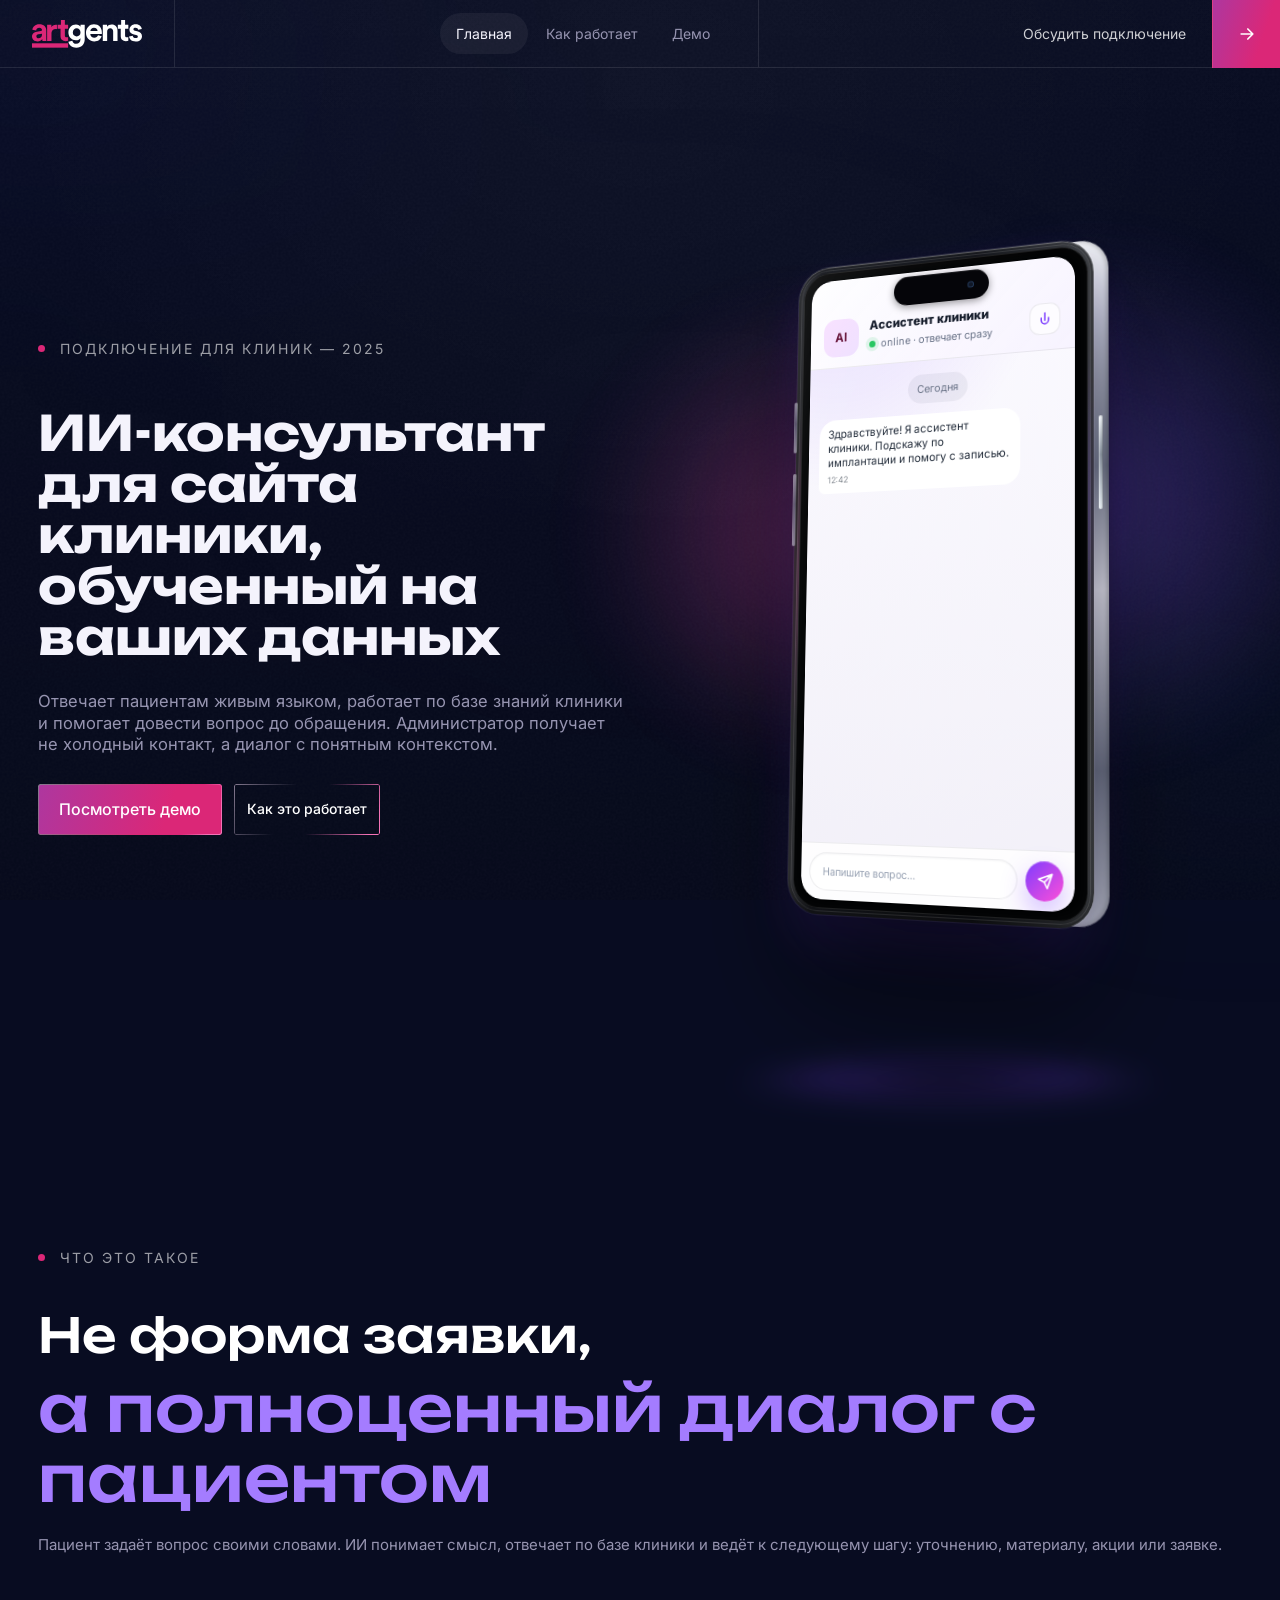
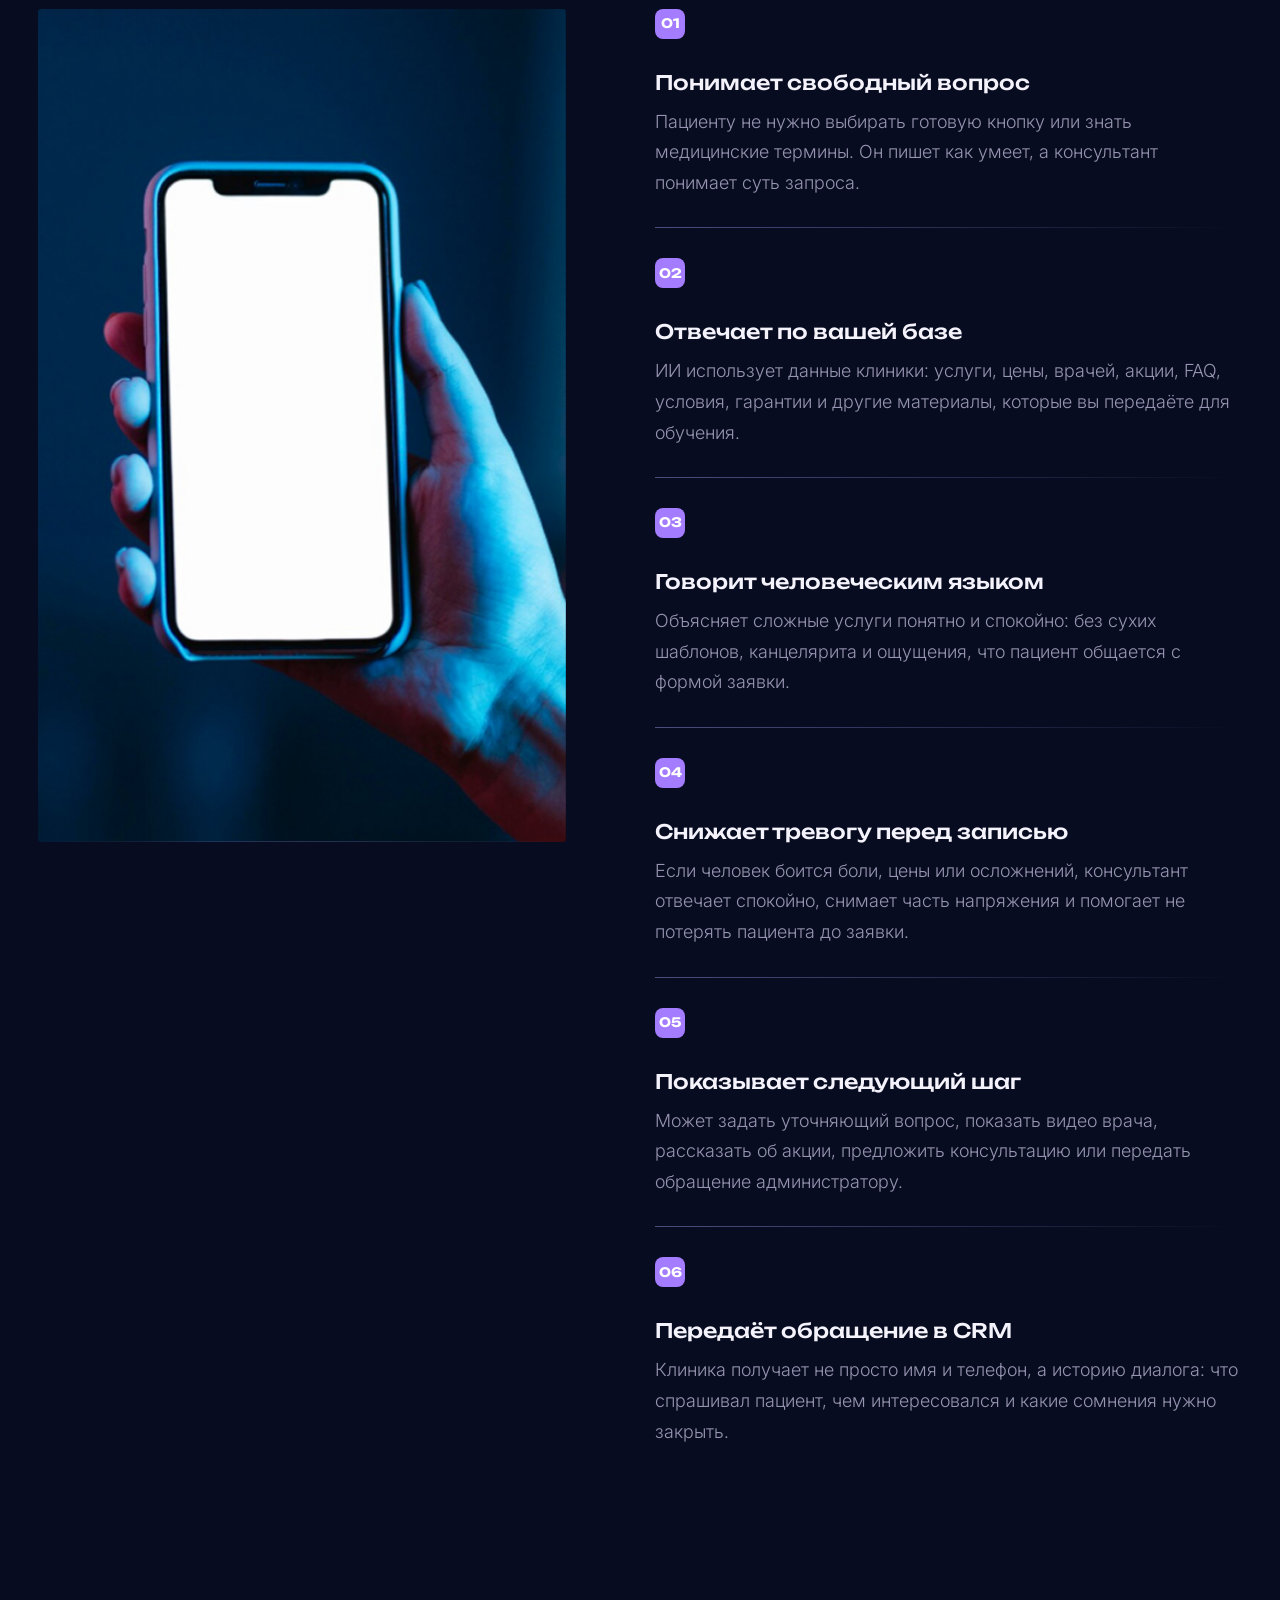
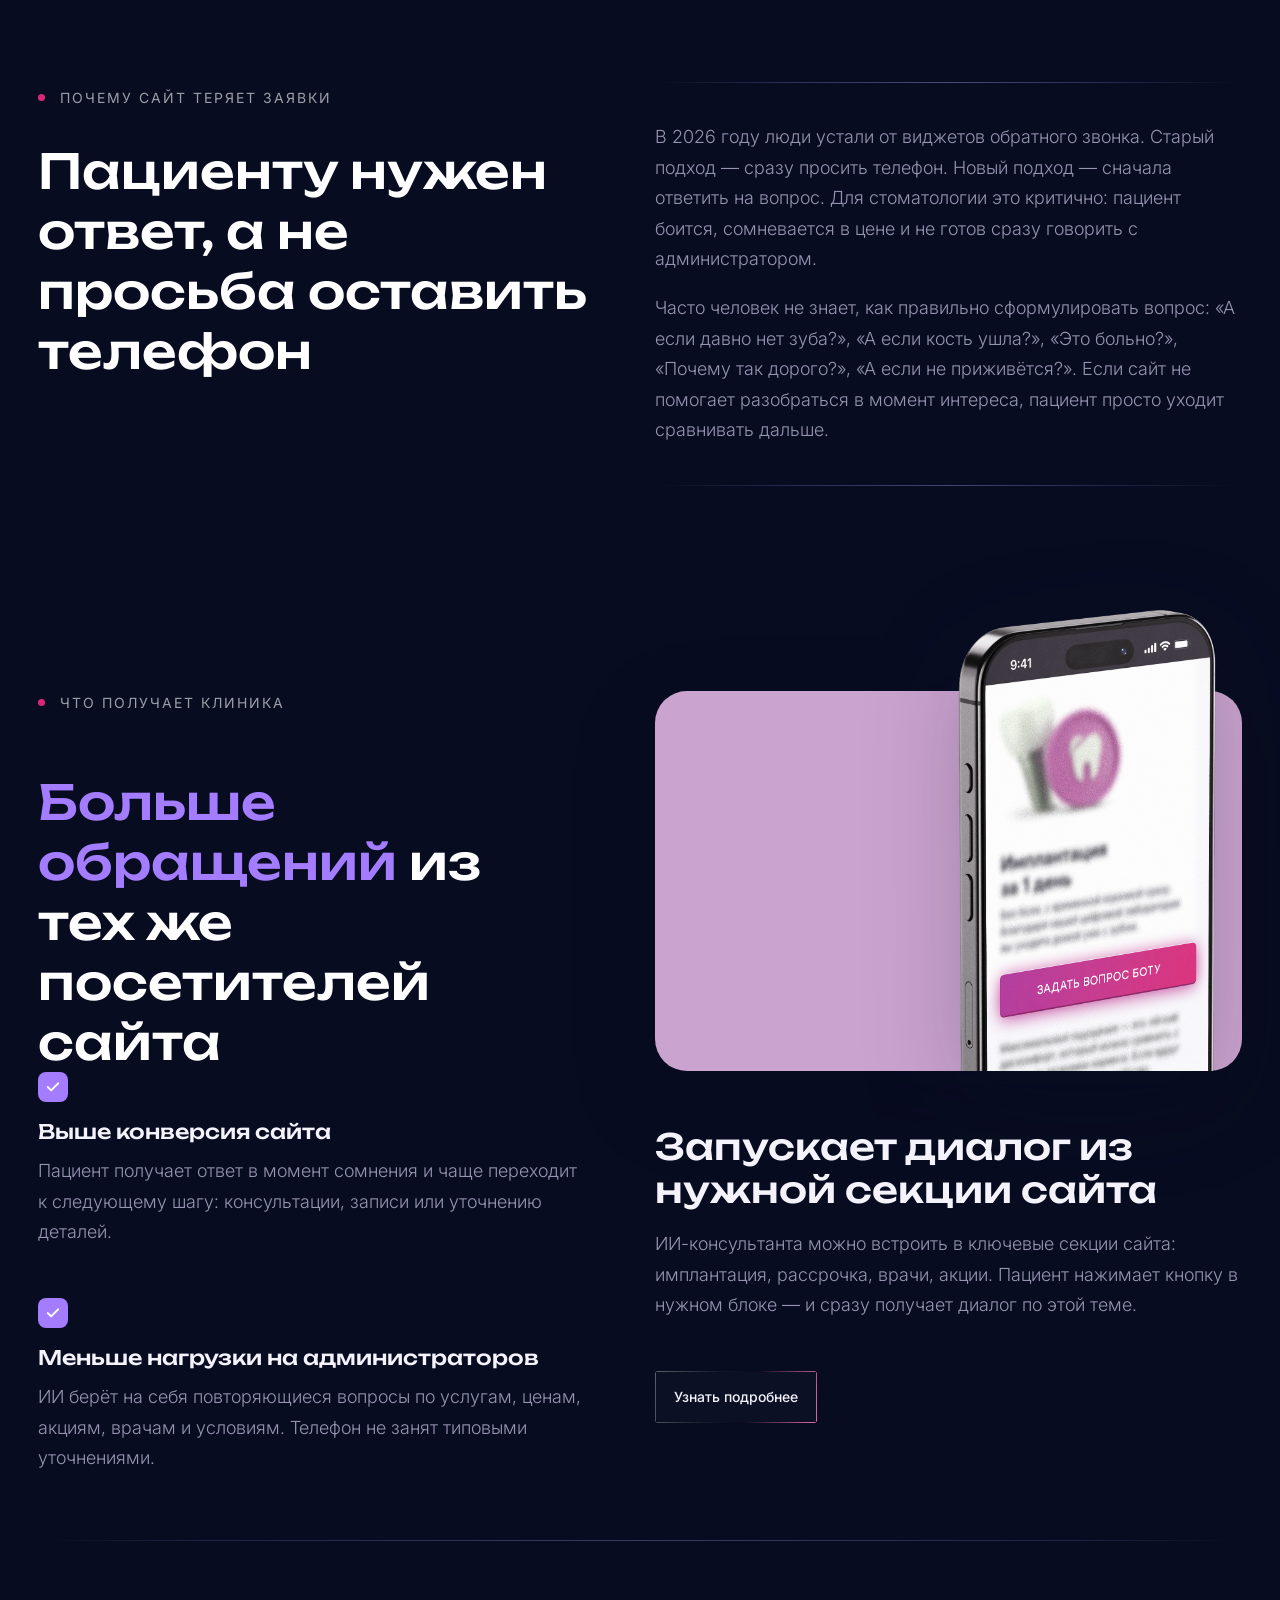
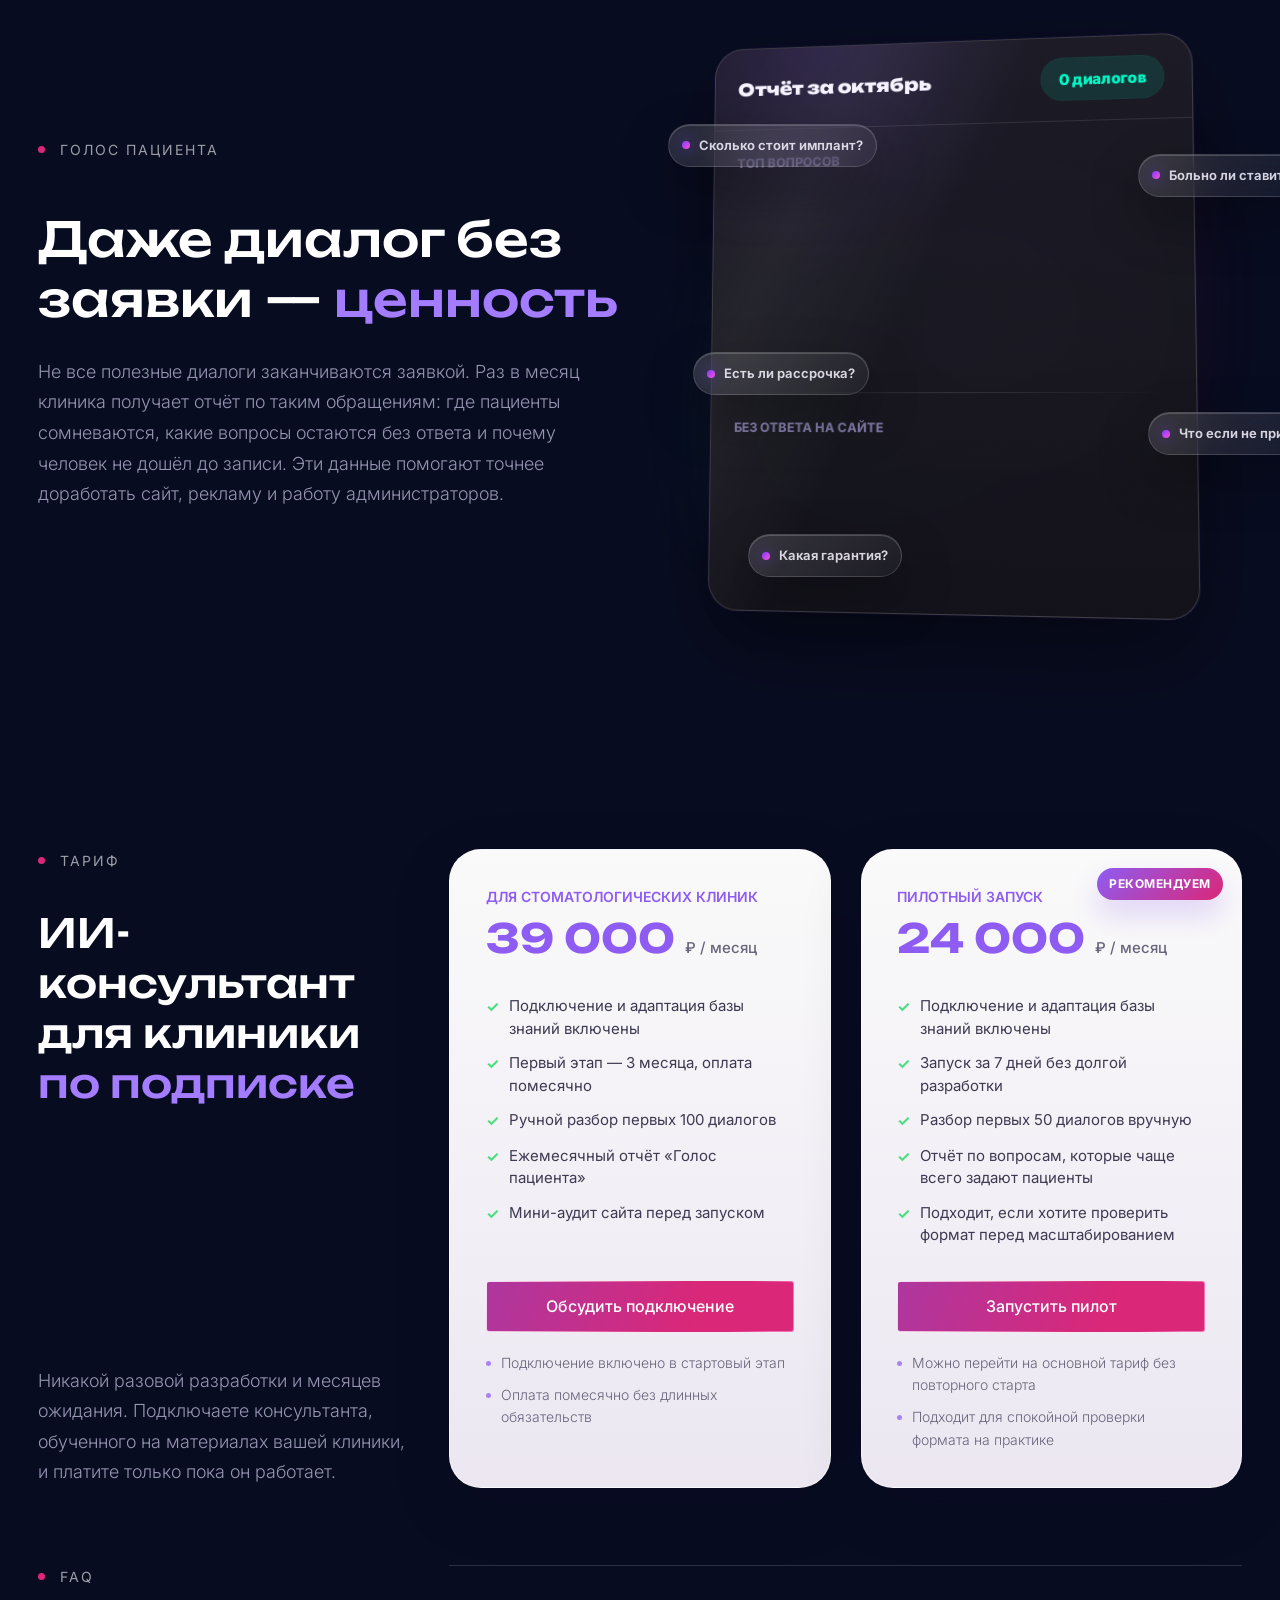
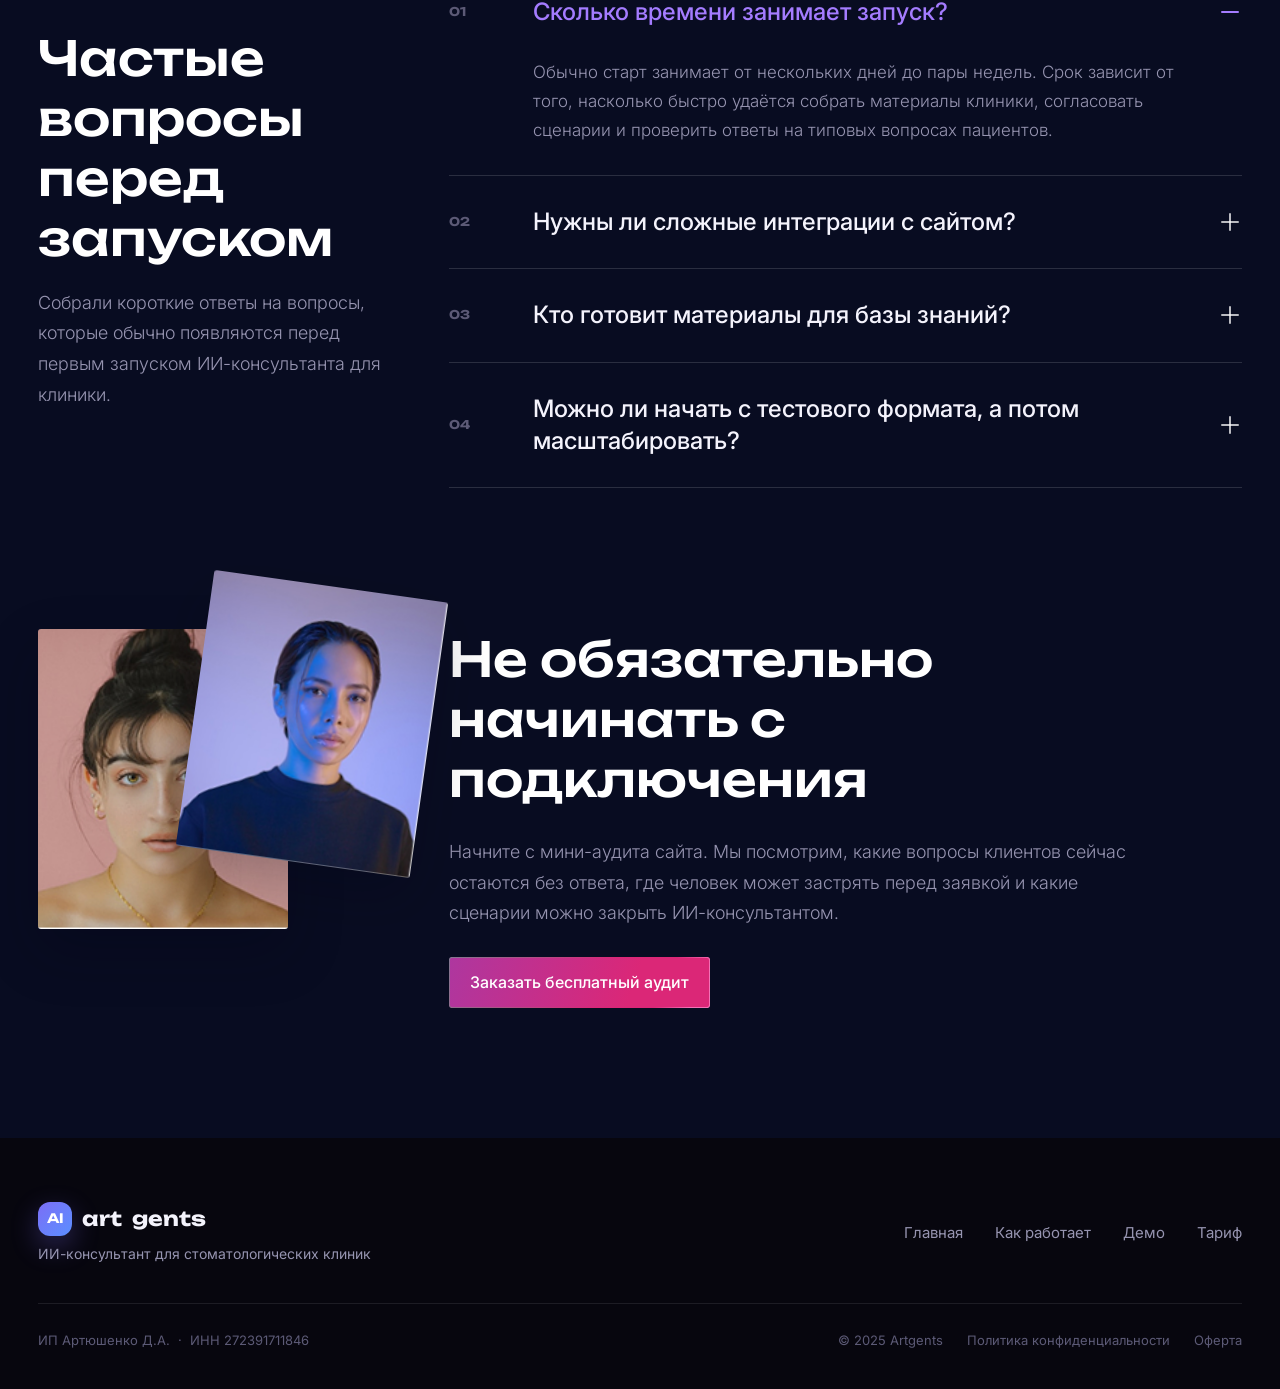
==== commit c72a7ed6: "14.06 - Правки по главной" ====
--- a/index.html
+++ b/index.html
@@ -372,53 +372,127 @@
             <p class="pricing__desc">Никакой разовой разработки и месяцев ожидания. Подключаете консультанта, обученного на материалах вашей клиники, и платите только пока он работает.</p>
           </div>
 
-          <!-- Col 5–8: dark price card -->
-          <div class="price-card">
-            <p class="price-card__for">Для стоматологических клиник</p>
-            <div class="price-card__amount">
-              <span class="price-card__num">39 000</span>
-              <span class="price-card__unit">₽ / месяц</span>
-            </div>
-            <ul class="price-card__list">
-              <li>Подключение и адаптация базы знаний включены</li>
-              <li>Первый этап — 3 месяца, оплата помесячно</li>
-              <li>Ручной разбор первых 100 диалогов</li>
-              <li>Ежемесячный отчёт «Голос пациента»</li>
-              <li>Мини-аудит сайта перед запуском</li>
-            </ul>
-            <button type="button" class="btn btn--primary price-card__btn"><span class="btn__bg"></span><span class="btn__text">Обсудить подключение</span></button>
-            <p class="price-card__after">После первых кейсов: 59 000 ₽/мес + подключение отдельно</p>
-          </div>
-
-          <!-- Col 9–12: second plan -->
-          <div class="price-card price-card--alt">
-            <p class="price-card__for">Пилотный запуск</p>
-            <div class="price-card__amount">
-              <span class="price-card__num">24 000</span>
-              <span class="price-card__unit">₽ / месяц</span>
-            </div>
-            <ul class="price-card__list">
-              <li>Подключение и адаптация базы знаний включены</li>
-              <li>Запуск за 7 дней без долгой разработки</li>
-              <li>Разбор первых 50 диалогов вручную</li>
-              <li>Отчёт по вопросам, которые чаще всего задают пациенты</li>
-              <li>Подходит, если хотите проверить формат перед масштабированием</li>
-            </ul>
-            <button type="button" class="btn btn--ghost price-card__btn">Запустить пилот</button>
-            <p class="price-card__after">После пилота можно перейти на основной тариф без повторного старта</p>
-          </div>
-
+          <div class="pricing__plans">
+            <!-- Col 5–8: price card -->
+            <article class="price-card">
+              <p class="price-card__for">Для стоматологических клиник</p>
+              <div class="price-card__amount">
+                <span class="price-card__num">39 000</span>
+                <span class="price-card__unit">₽ / месяц</span>
+              </div>
+              <ul class="price-card__list">
+                <li>Подключение и адаптация базы знаний включены</li>
+                <li>Первый этап — 3 месяца, оплата помесячно</li>
+                <li>Ручной разбор первых 100 диалогов</li>
+                <li>Ежемесячный отчёт «Голос пациента»</li>
+                <li>Мини-аудит сайта перед запуском</li>
+              </ul>
+              <div class="price-card__action">
+                <button type="button" class="btn btn--primary price-card__btn"><span class="btn__bg"></span><span class="btn__text">Обсудить подключение</span></button>
+              </div>
+              <ul class="price-card__notes">
+                <li>Подключение включено в стартовый этап</li>
+                <li>Оплата помесячно без длинных обязательств</li>
+              </ul>
+            </article>
+
+            <!-- Col 9–12: second plan -->
+            <article class="price-card price-card--alt">
+              <span class="price-card__ribbon">Рекомендуем</span>
+              <p class="price-card__for">Пилотный запуск</p>
+              <div class="price-card__amount">
+                <span class="price-card__num">24 000</span>
+                <span class="price-card__unit">₽ / месяц</span>
+              </div>
+              <ul class="price-card__list">
+                <li>Подключение и адаптация базы знаний включены</li>
+                <li>Запуск за 7 дней без долгой разработки</li>
+                <li>Разбор первых 50 диалогов вручную</li>
+                <li>Отчёт по вопросам, которые чаще всего задают пациенты</li>
+                <li>Подходит, если хотите проверить формат перед масштабированием</li>
+              </ul>
+              <div class="price-card__action">
+                <button type="button" class="btn btn--primary price-card__btn"><span class="btn__bg"></span><span class="btn__text">Запустить пилот</span></button>
+              </div>
+              <ul class="price-card__notes">
+                <li>Можно перейти на основной тариф без повторного старта</li>
+                <li>Подходит для спокойной проверки формата на практике</li>
+              </ul>
+            </article>
+          </div>
+
+        </div>
+
+        <div class="pricing-faq">
+          <div class="pricing-faq__copy">
+            <div class="label">FAQ</div>
+            <h2>Частые вопросы перед запуском</h2>
+            <p class="pricing-faq__desc">Собрали короткие ответы на вопросы, которые обычно появляются перед первым запуском ИИ-консультанта для клиники.</p>
+          </div>
+
+          <div class="pricing-faq__list">
+            <details class="pricing-faq__item" open>
+              <summary class="pricing-faq__trigger">
+                <span class="pricing-faq__index">01</span>
+                <span class="pricing-faq__question">Сколько времени занимает запуск?</span>
+                <span class="pricing-faq__icon" aria-hidden="true"></span>
+              </summary>
+              <div class="pricing-faq__content">
+                <p>Обычно старт занимает от нескольких дней до пары недель. Срок зависит от того, насколько быстро удаётся собрать материалы клиники, согласовать сценарии и проверить ответы на типовых вопросах пациентов.</p>
+              </div>
+            </details>
+
+            <details class="pricing-faq__item">
+              <summary class="pricing-faq__trigger">
+                <span class="pricing-faq__index">02</span>
+                <span class="pricing-faq__question">Нужны ли сложные интеграции с сайтом?</span>
+                <span class="pricing-faq__icon" aria-hidden="true"></span>
+              </summary>
+              <div class="pricing-faq__content">
+                <p>Не обязательно. На первом этапе можно запустить консультанта без тяжёлой разработки: подключить базовую логику, проверить сценарии и посмотреть, как пациенты реально пользуются диалогом.</p>
+              </div>
+            </details>
+
+            <details class="pricing-faq__item">
+              <summary class="pricing-faq__trigger">
+                <span class="pricing-faq__index">03</span>
+                <span class="pricing-faq__question">Кто готовит материалы для базы знаний?</span>
+                <span class="pricing-faq__icon" aria-hidden="true"></span>
+              </summary>
+              <div class="pricing-faq__content">
+                <p>Обычно мы вместе собираем основу из сайта, прайса, описаний услуг, акций, информации о врачах и частых вопросов. Клиника даёт материалы, а мы помогаем превратить их в понятную рабочую структуру.</p>
+              </div>
+            </details>
+
+            <details class="pricing-faq__item">
+              <summary class="pricing-faq__trigger">
+                <span class="pricing-faq__index">04</span>
+                <span class="pricing-faq__question">Можно ли начать с тестового формата, а потом масштабировать?</span>
+                <span class="pricing-faq__icon" aria-hidden="true"></span>
+              </summary>
+              <div class="pricing-faq__content">
+                <p>Да. Для этого как раз подходит пилотный запуск: сначала проверяем интерес пациентов, реальные вопросы и качество сценариев, а уже потом расширяем использование консультанта на ключевые разделы сайта.</p>
+              </div>
+            </details>
+          </div>
         </div>
 
         <div class="cta-block">
-          <div class="cta-block__left">
+          <div class="cta-block__visual" aria-hidden="true">
+            <div class="cta-collage">
+              <figure class="cta-collage__card cta-collage__card--left" data-speed="0.35">
+                <img src="images/img-01.jpg" alt="" />
+              </figure>
+              <figure class="cta-collage__card cta-collage__card--right" data-speed="0.8">
+                <img src="images/img-04.jpg" alt="" />
+              </figure>
+            </div>
+          </div>
+          <div class="cta-block__content">
             <h2>Не обязательно начинать с подключения</h2>
-          </div>
-          <div class="cta-block__right">
             <p>Начните с мини-аудита сайта. Мы посмотрим, какие вопросы клиентов сейчас остаются без ответа, где человек может застрять перед заявкой и какие сценарии можно закрыть ИИ-консультантом.</p>
             <div class="cta-block__actions">
               <button type="button" class="btn btn--primary"><span class="btn__bg"></span><span class="btn__text">Заказать бесплатный аудит</span></button>
-              <button type="button" class="btn btn--ghost">Обсудить подключение</button>
             </div>
           </div>
         </div>
--- a/styles.css
+++ b/styles.css
@@ -1258,41 +1258,57 @@
   color: var(--muted);
 }
 
-/* Col 5–8: dark price card */
+.pricing__plans {
+  grid-column: 5 / 13;
+  display: grid;
+  grid-template-columns: repeat(2, minmax(0, 1fr));
+  grid-template-rows: auto auto minmax(0, 1fr) auto auto;
+  gap: var(--gap);
+  align-items: stretch;
+}
+
 .price-card {
-  grid-column: 5 / 9;
   position: relative;
   overflow: hidden;
   isolation: isolate;
   padding: clamp(28px, 2.8vw, 44px);
   border-radius: var(--r-xl);
-  background: var(--bg);
-  display: flex;
-  flex-direction: column;
-  gap: 24px;
-}
-
-.price-card::before {
-  content: '';
+  border: 1px solid rgba(255,255,255,0.52);
+  background: linear-gradient(180deg, rgba(255,255,255,0.98), rgba(245,240,250,0.96));
+  box-shadow: 0 20px 60px rgba(5, 9, 28, 0.16);
+  display: grid;
+  grid-template-rows: subgrid;
+  grid-row: span 5;
+  row-gap: 10px;
+  align-items: start;
+}
+
+.price-card__ribbon {
   position: absolute;
-  width: 72%;
-  height: 56%;
-  top: -10%;
-  right: -14%;
-  border-radius: 50%;
-  background:
-    radial-gradient(circle at 38% 42%, rgba(124,60,255,0.42), transparent 56%),
-    radial-gradient(circle at 68% 28%, rgba(255,79,216,0.28), transparent 52%);
-  filter: blur(48px);
-  z-index: -1;
-  pointer-events: none;
+  top: 18px;
+  right: 18px;
+  z-index: 2;
+  display: inline-flex;
+  align-items: center;
+  justify-content: center;
+  min-height: 32px;
+  padding: 7px 12px;
+  border-radius: 999px;
+  background: linear-gradient(135deg, #8e5cf3 0%, #db2777 100%);
+  color: #fff;
+  font-size: 12px;
+  font-weight: 700;
+  line-height: 1;
+  letter-spacing: 0.04em;
+  text-transform: uppercase;
+  box-shadow: 0 14px 28px rgba(142, 92, 243, 0.24);
 }
 
 .price-card__for {
   font-size: 14px;
   font-weight: 600;
   text-transform: uppercase;
-  color: var(--accent-2);
+  color: #8e5cf3;
 }
 
 .price-card__amount {
@@ -1305,13 +1321,13 @@
   font-family: var(--font-head);
   font-size: 40px;
   font-weight: 700;
-  color: var(--accent-2);
+  color: #8e5cf3;
   line-height: 1;
 }
 
 .price-card__unit {
   font-size: clamp(15px, 1.1vw, 20px);
-  color: var(--muted);
+  color: #69657c;
   font-weight: 500;
 }
 
@@ -1320,15 +1336,15 @@
   display: flex;
   flex-direction: column;
   gap: 12px;
-  flex: 1;
+  margin: 24px 0;
 }
 
 .price-card__list li {
   display: flex;
   align-items: flex-start;
   gap: 10px;
-  font-size: 16px;
-  color: var(--muted);
+  font-size: 15px;
+  color: #3e3a52;
   line-height: 1.5;
 }
 
@@ -1344,84 +1360,305 @@
   width: 100%;
 }
 
-.price-card__after {
-  font-size: 13px;
-  color: var(--soft);
-  text-align: center;
-}
-
-.price-card--alt {
-  grid-column: 9 / 13;
-  background:
-    linear-gradient(180deg, rgba(255,255,255,0.035), rgba(255,255,255,0.015)),
-    var(--bg);
-}
-
-.price-card--alt::before {
-  width: 76%;
-  height: 58%;
-  top: -12%;
-  right: -18%;
-  background:
-    radial-gradient(circle at 38% 42%, rgba(45,212,191,0.24), transparent 58%),
-    radial-gradient(circle at 68% 28%, rgba(123,110,246,0.26), transparent 54%);
-  filter: blur(46px);
-}
-
 .price-card--alt .price-card__for {
-  color: var(--teal);
-}
-
-.price-card--alt .price-card__btn {
-  border-color: rgba(255,255,255,0.18);
-}
-
-/* ── CTA BLOCK ──────────────────────────────────────────── */
-.cta-block {
-  margin-top: clamp(48px, 6vw, 96px);
-  position: relative;
-  isolation: isolate;
-  overflow: hidden;
-  border-radius: var(--r-xl);
-  padding: clamp(48px, 5vw, 80px) clamp(32px, 4vw, 64px);
-  display: grid;
-  grid-template-columns: 1fr 1fr;
-  gap: clamp(32px, 4vw, 80px);
-  align-items: center;
-  background:
-    radial-gradient(ellipse at 8% 20%, rgba(60,50,228,0.38), transparent 46%),
-    radial-gradient(ellipse at 88% 80%, rgba(186,38,190,0.24), transparent 44%),
-    var(--bg);
-}
-
-.cta-block::after {
-  content: '';
-  position: absolute;
-  inset: 0;
-  z-index: -1;
-  pointer-events: none;
-  opacity: 0.13;
-  background-image: url("data:image/svg+xml,%3Csvg viewBox='0 0 256 256' xmlns='http://www.w3.org/2000/svg'%3E%3Cfilter id='n'%3E%3CfeTurbulence type='fractalNoise' baseFrequency='0.65' numOctaves='4' stitchTiles='stitch'/%3E%3C/filter%3E%3Crect width='100%25' height='100%25' filter='url(%23n)'/%3E%3C/svg%3E");
-  background-size: 180px 180px;
-}
-
-.cta-block__left h2 {
+  color: #8e5cf3;
+}
+
+.price-card__btn .btn__text {
+  width: 100%;
+}
+
+.price-card__action {
+  width: 100%;
+  margin: 0 0 10px 0;
+}
+
+.price-card__notes {
+  list-style: none;
+  display: grid;
+  gap: 10px;
+  margin: 0;
+  align-content: start;
+}
+
+.price-card__notes li {
+  display: flex;
+  gap: 10px;
+  align-items: start;
+  color: #69657c;
+  font-size: 14px;
+  font-weight: 300;
+  line-height: 1.6;
+}
+
+.price-card__notes li::before {
+  content: "";
+  width: 5px;
+  height: 5px;
+  border-radius: 50%;
+  flex: 0 0 5px;
+  background: rgba(142, 92, 243, 0.72);
+  margin-top: 9px;
+}
+
+@media (max-width: 1120px) {
+  .pricing__grid {
+    grid-template-columns: 1fr;
+  }
+
+  .pricing__copy,
+  .pricing__plans {
+    grid-column: 1 / -1;
+  }
+
+  .pricing__plans {
+    grid-template-columns: 1fr;
+    grid-template-rows: none;
+  }
+
+  .price-card {
+    grid-template-rows: auto auto auto auto auto;
+    grid-row: auto;
+  }
+}
+
+.pricing-faq {
+  margin-top: clamp(56px, 6vw, 92px);
+  display: grid;
+  grid-template-columns: repeat(12, minmax(0, 1fr));
+  gap: var(--gap);
+  align-items: start;
+}
+
+.pricing-faq__copy {
+  grid-column: 1 / 5;
+  display: flex;
+  flex-direction: column;
+  gap: 20px;
+  padding-right: clamp(18px, 2vw, 36px);
+}
+
+.pricing-faq__copy h2 {
   color: var(--heading-on-dark);
 }
 
-.cta-block__right {
-  display: flex;
-  flex-direction: column;
-  gap: 28px;
-}
-
-.cta-block__right p {
+.pricing-faq__desc {
   color: var(--muted);
   font-size: 18px;
   font-weight: 300;
   line-height: 1.7;
 }
 
+.pricing-faq__list {
+  grid-column: 5 / 13;
+  border-top: 1px solid rgba(255,255,255,0.14);
+}
+
+.pricing-faq__item {
+  border-bottom: 1px solid rgba(255,255,255,0.14);
+  background: transparent;
+}
+
+.pricing-faq__trigger {
+  list-style: none;
+  width: 100%;
+  display: grid;
+  grid-template-columns: 56px minmax(0, 1fr) 44px;
+  gap: 28px;
+  align-items: center;
+  padding: 30px 0;
+  cursor: pointer;
+}
+
+.pricing-faq__trigger::-webkit-details-marker {
+  display: none;
+}
+
+.pricing-faq__index {
+  color: var(--soft);
+  font-family: var(--font-head);
+  font-size: 12px;
+  font-weight: 700;
+}
+
+.pricing-faq__question {
+  color: var(--text);
+  font-size: 24px;
+  line-height: 1.35;
+  font-weight: 500;
+  transition: color 0.22s ease;
+}
+
+.pricing-faq__icon {
+  position: relative;
+  width: 24px;
+  height: 24px;
+  justify-self: end;
+  color: rgba(255,255,255,0.72);
+}
+
+.pricing-faq__icon::before,
+.pricing-faq__icon::after {
+  content: "";
+  position: absolute;
+  top: 50%;
+  left: 50%;
+  width: 18px;
+  height: 2px;
+  border-radius: 999px;
+  background: currentColor;
+  transform: translate(-50%, -50%);
+  transition: transform 0.24s ease, opacity 0.24s ease;
+}
+
+.pricing-faq__icon::after {
+  transform: translate(-50%, -50%) rotate(90deg);
+}
+
+.pricing-faq__item[open] .pricing-faq__icon::after {
+  opacity: 0;
+}
+
+.pricing-faq__item[open] .pricing-faq__question {
+  color: var(--accent-2);
+}
+
+.pricing-faq__item[open] .pricing-faq__icon {
+  color: var(--accent-2);
+}
+
+.pricing-faq__content {
+  overflow: hidden;
+  max-height: 0;
+  opacity: 0;
+  padding: 0 44px 0 84px;
+  transition:
+    max-height 0.34s cubic-bezier(.2,.8,.2,1),
+    opacity 0.22s ease,
+    padding-bottom 0.22s ease;
+}
+
+.pricing-faq__item[open] .pricing-faq__content {
+  opacity: 1;
+  padding-bottom: 30px;
+}
+
+.pricing-faq__content p {
+  color: var(--muted);
+  font-size: 17px;
+  font-weight: 300;
+  line-height: 1.7;
+}
+
+@media (max-width: 1120px) {
+  .pricing-faq__copy,
+  .pricing-faq__list {
+    grid-column: 1 / -1;
+  }
+
+  .pricing-faq__copy {
+    padding-right: 0;
+  }
+}
+
+@media (max-width: 768px) {
+  .pricing-faq__trigger {
+    grid-template-columns: 38px minmax(0, 1fr) 24px;
+    gap: 14px;
+    padding: 22px 0;
+  }
+
+  .pricing-faq__question {
+    font-size: 18px;
+  }
+
+  .pricing-faq__content {
+    padding: 0 0 0 52px;
+  }
+
+  .pricing-faq__item[open] .pricing-faq__content {
+    padding-bottom: 22px;
+  }
+
+  .pricing-faq__content p,
+  .pricing-faq__desc {
+    font-size: 16px;
+  }
+}
+
+/* ── CTA BLOCK ──────────────────────────────────────────── */
+.cta-block {
+  margin-top: clamp(48px, 6vw, 96px);
+  display: grid;
+  grid-template-columns: repeat(12, minmax(0, 1fr));
+  gap: var(--gap);
+  align-items: start;
+  background: transparent;
+}
+
+.cta-block__visual {
+  grid-column: 1 / 5;
+}
+
+.cta-collage {
+  position: relative;
+  min-height: 470px;
+}
+
+.cta-collage__card {
+  --cta-shift: 0px;
+  position: absolute;
+  overflow: hidden;
+  border-radius: 3px;
+  background: rgba(255,255,255,0.03);
+  box-shadow: 0 22px 56px rgba(3, 6, 20, 0.24);
+  transform: translate3d(0, var(--cta-shift), 0);
+  will-change: transform;
+}
+
+.cta-collage__card img {
+  width: 100%;
+  height: 100%;
+  object-fit: cover;
+  display: block;
+}
+
+.cta-collage__card--left {
+  left: 0;
+  top: 88px;
+  width: min(250px, 68%);
+  height: 300px;
+  z-index: 1;
+}
+
+.cta-collage__card--right {
+  left: 156px;
+  top: 44px;
+  width: min(238px, 62%);
+  height: 278px;
+  transform: translate3d(0, var(--cta-shift), 0) rotate(8deg);
+  z-index: 2;
+}
+
+.cta-block__content {
+  grid-column: 5 / 12;
+  display: flex;
+  flex-direction: column;
+  gap: 28px;
+  padding-top: clamp(44px, 5vw, 68px);
+}
+
+.cta-block__content h2 {
+  color: var(--heading-on-dark);
+}
+
+.cta-block__content p {
+  color: var(--muted);
+  font-size: 18px;
+  font-weight: 300;
+  line-height: 1.7;
+}
+
 .cta-block__actions {
   display: flex;
   gap: 12px;
@@ -1431,6 +1668,36 @@
 .cta-block .btn--ghost {
   color: var(--text);
   border-color: var(--line-2);
+}
+
+@media (max-width: 1120px) {
+  .cta-block__visual,
+  .cta-block__content {
+    grid-column: 1 / -1;
+  }
+
+  .cta-block__content {
+    padding-top: 0;
+  }
+}
+
+@media (max-width: 768px) {
+  .cta-collage {
+    min-height: 360px;
+  }
+
+  .cta-collage__card--left {
+    width: min(210px, 62%);
+    height: 250px;
+    top: 74px;
+  }
+
+  .cta-collage__card--right {
+    left: 96px;
+    top: 26px;
+    width: min(185px, 52%);
+    height: 220px;
+  }
 }
 
 /* ── FOOTER ─────────────────────────────────────────────── */
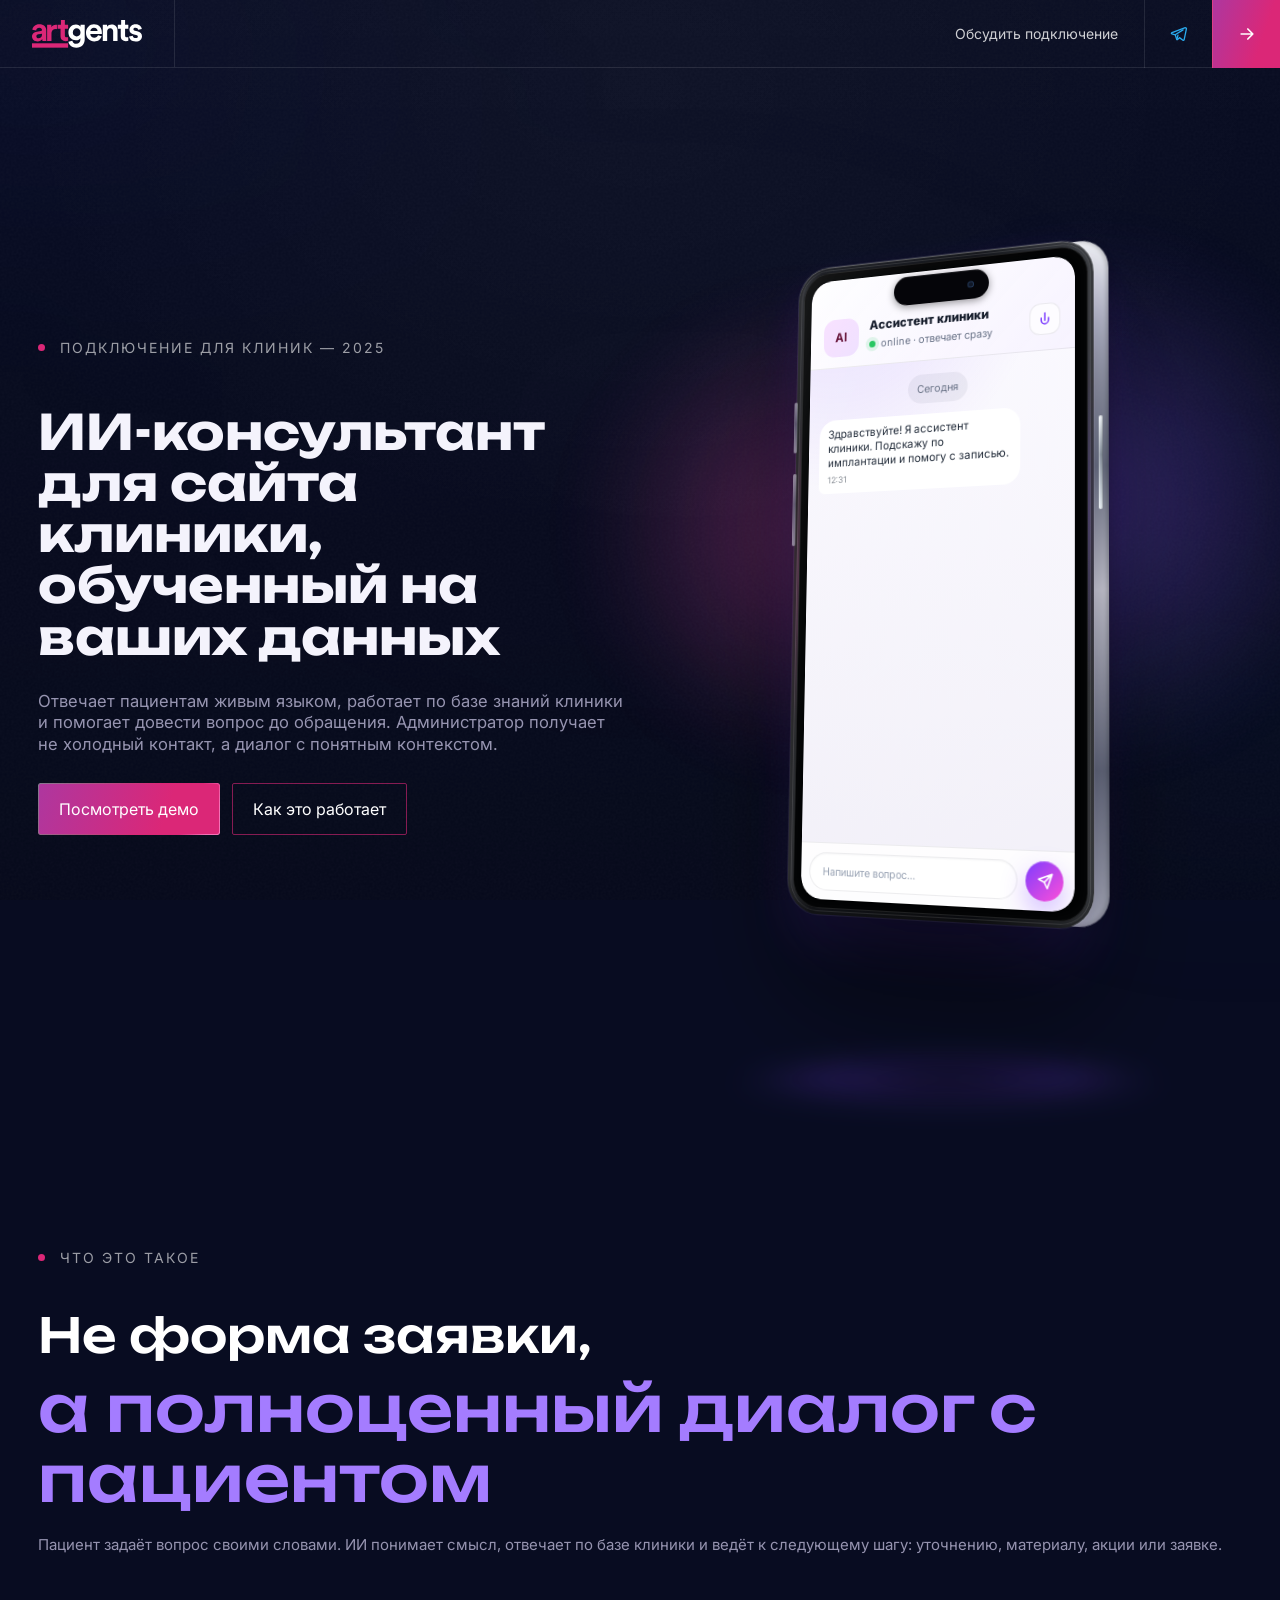
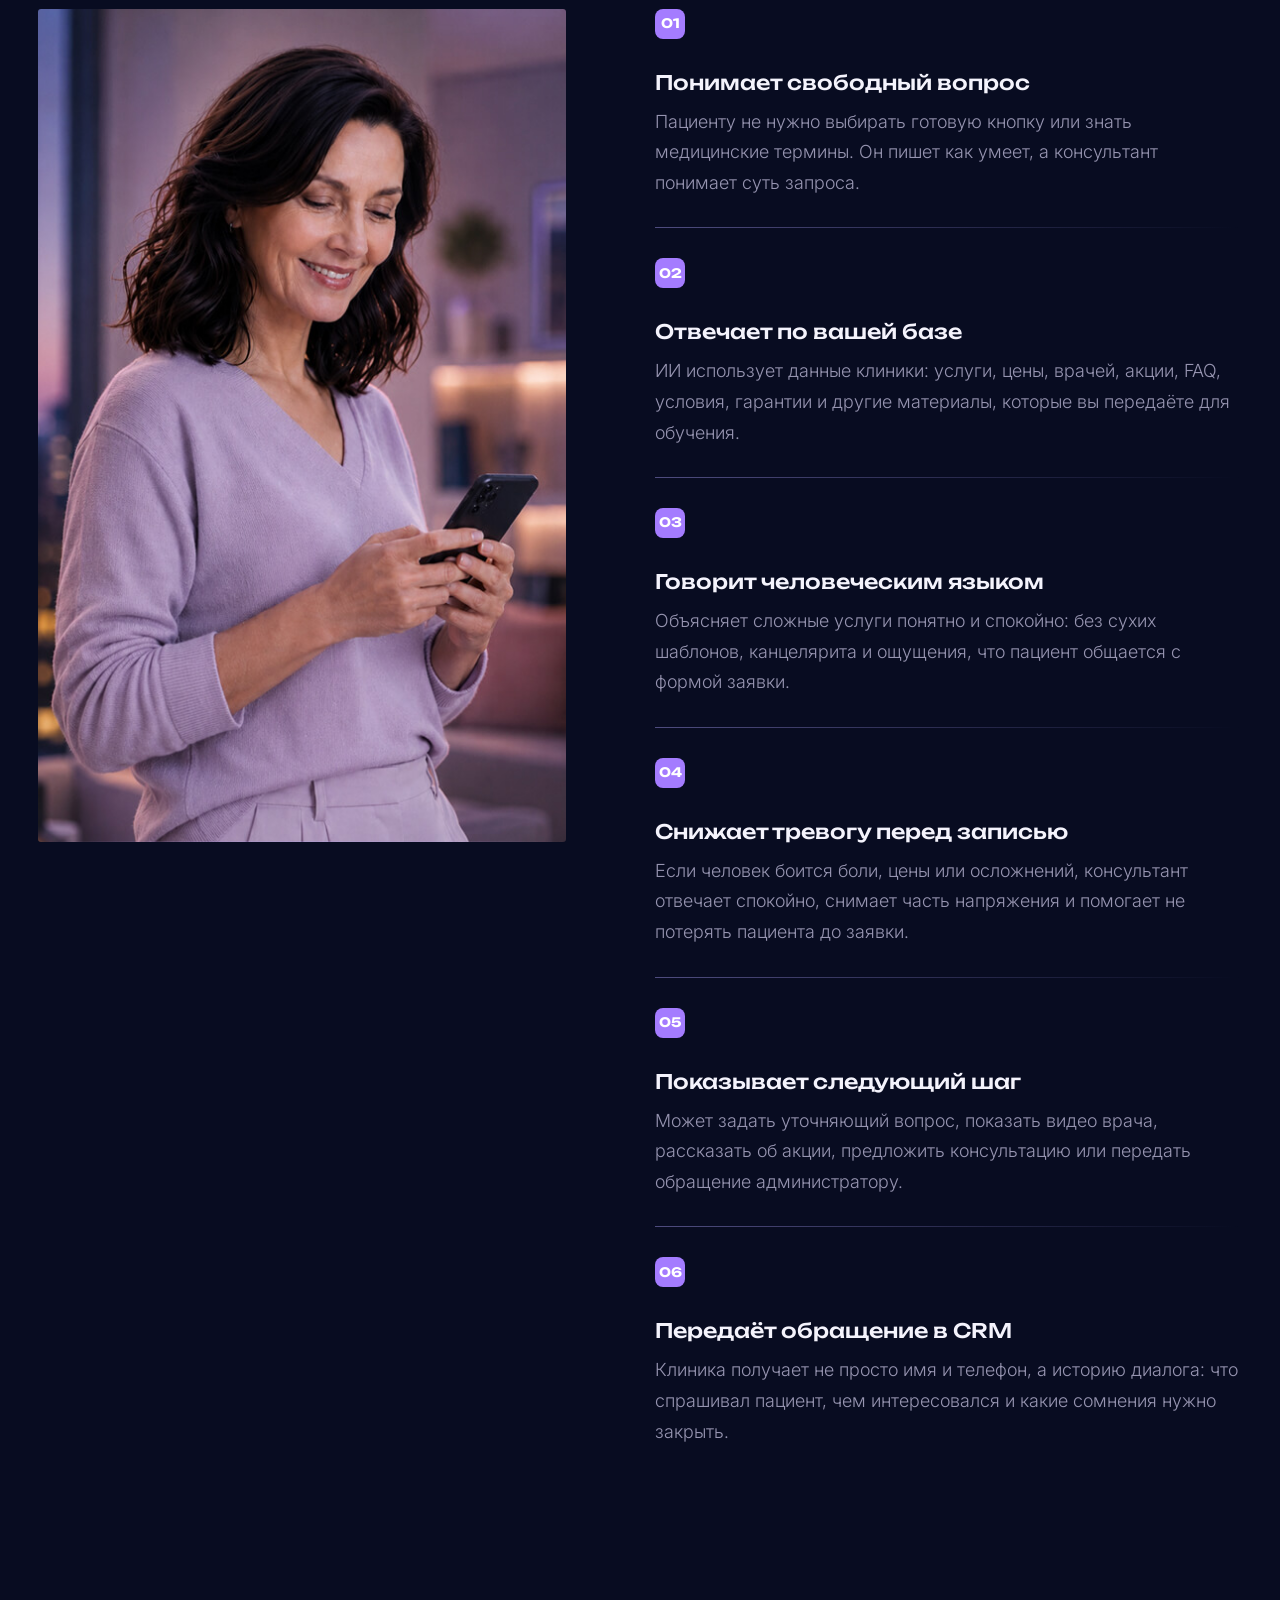
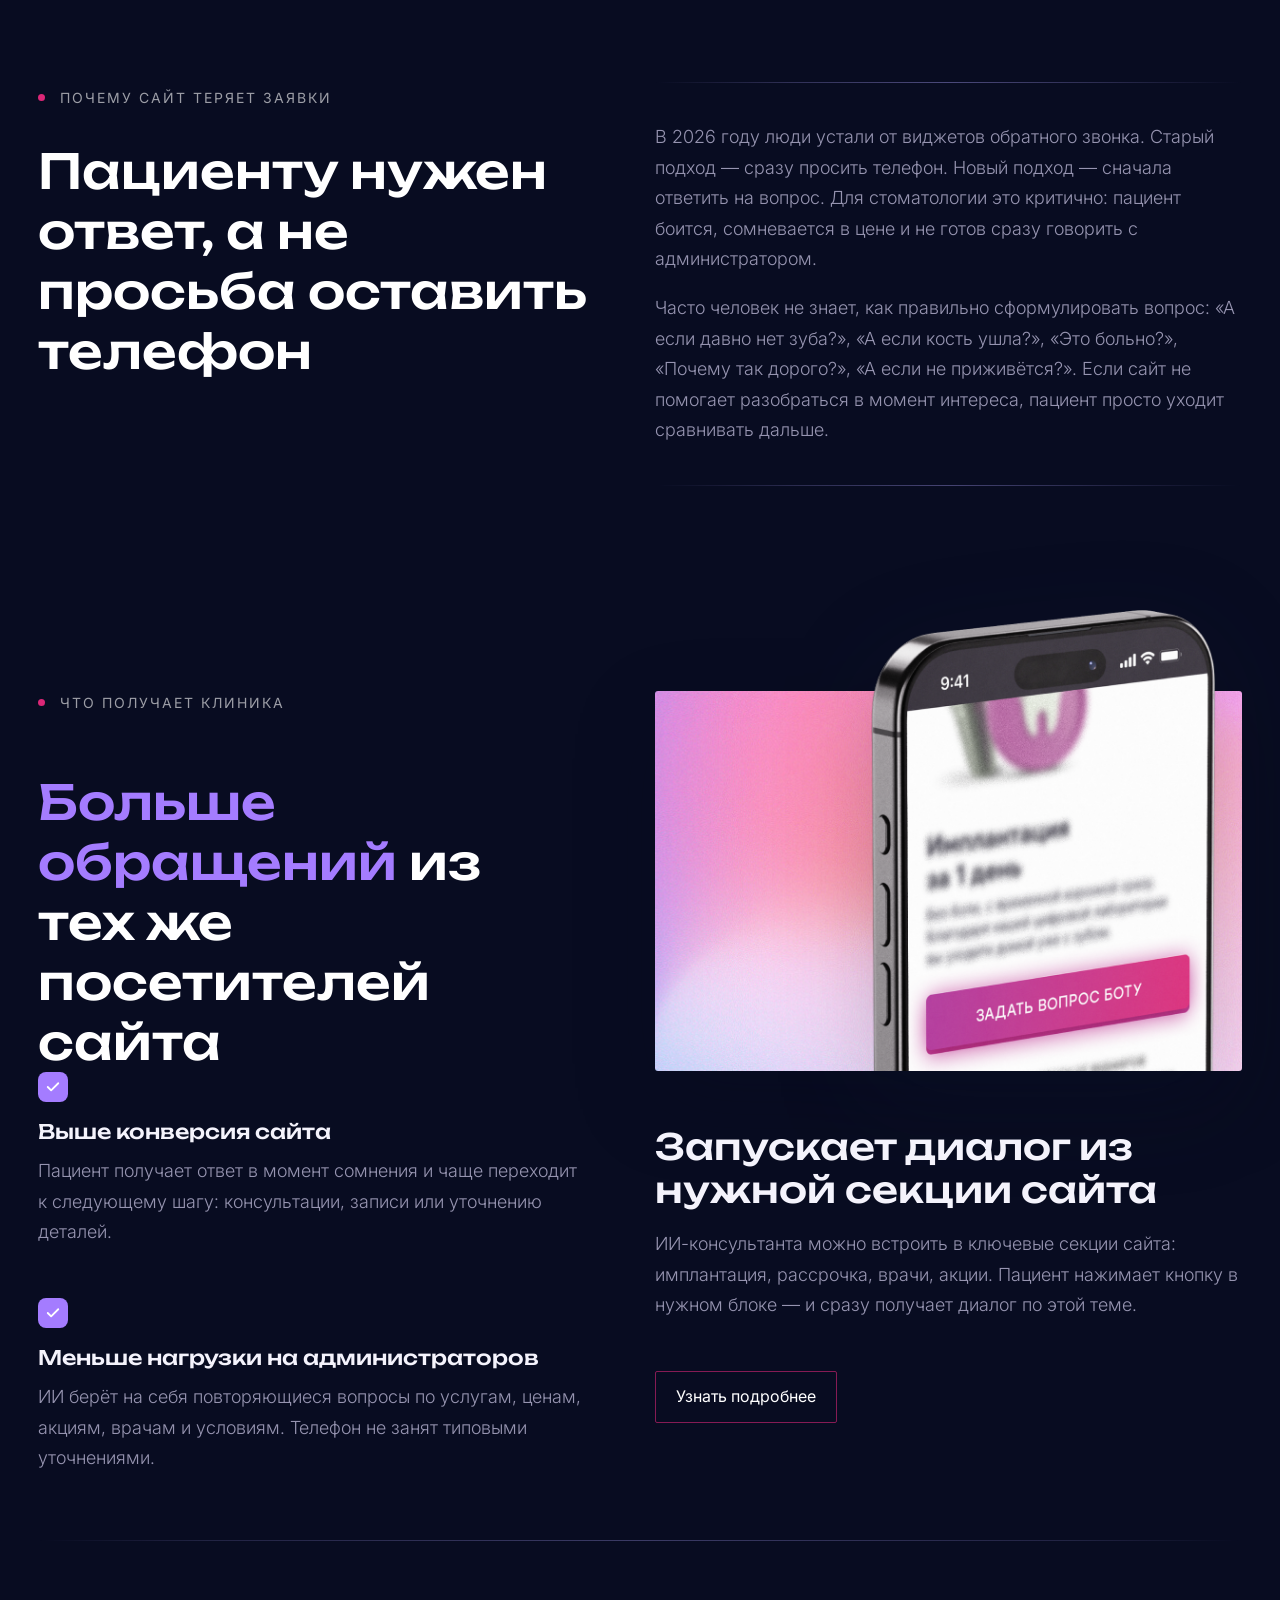
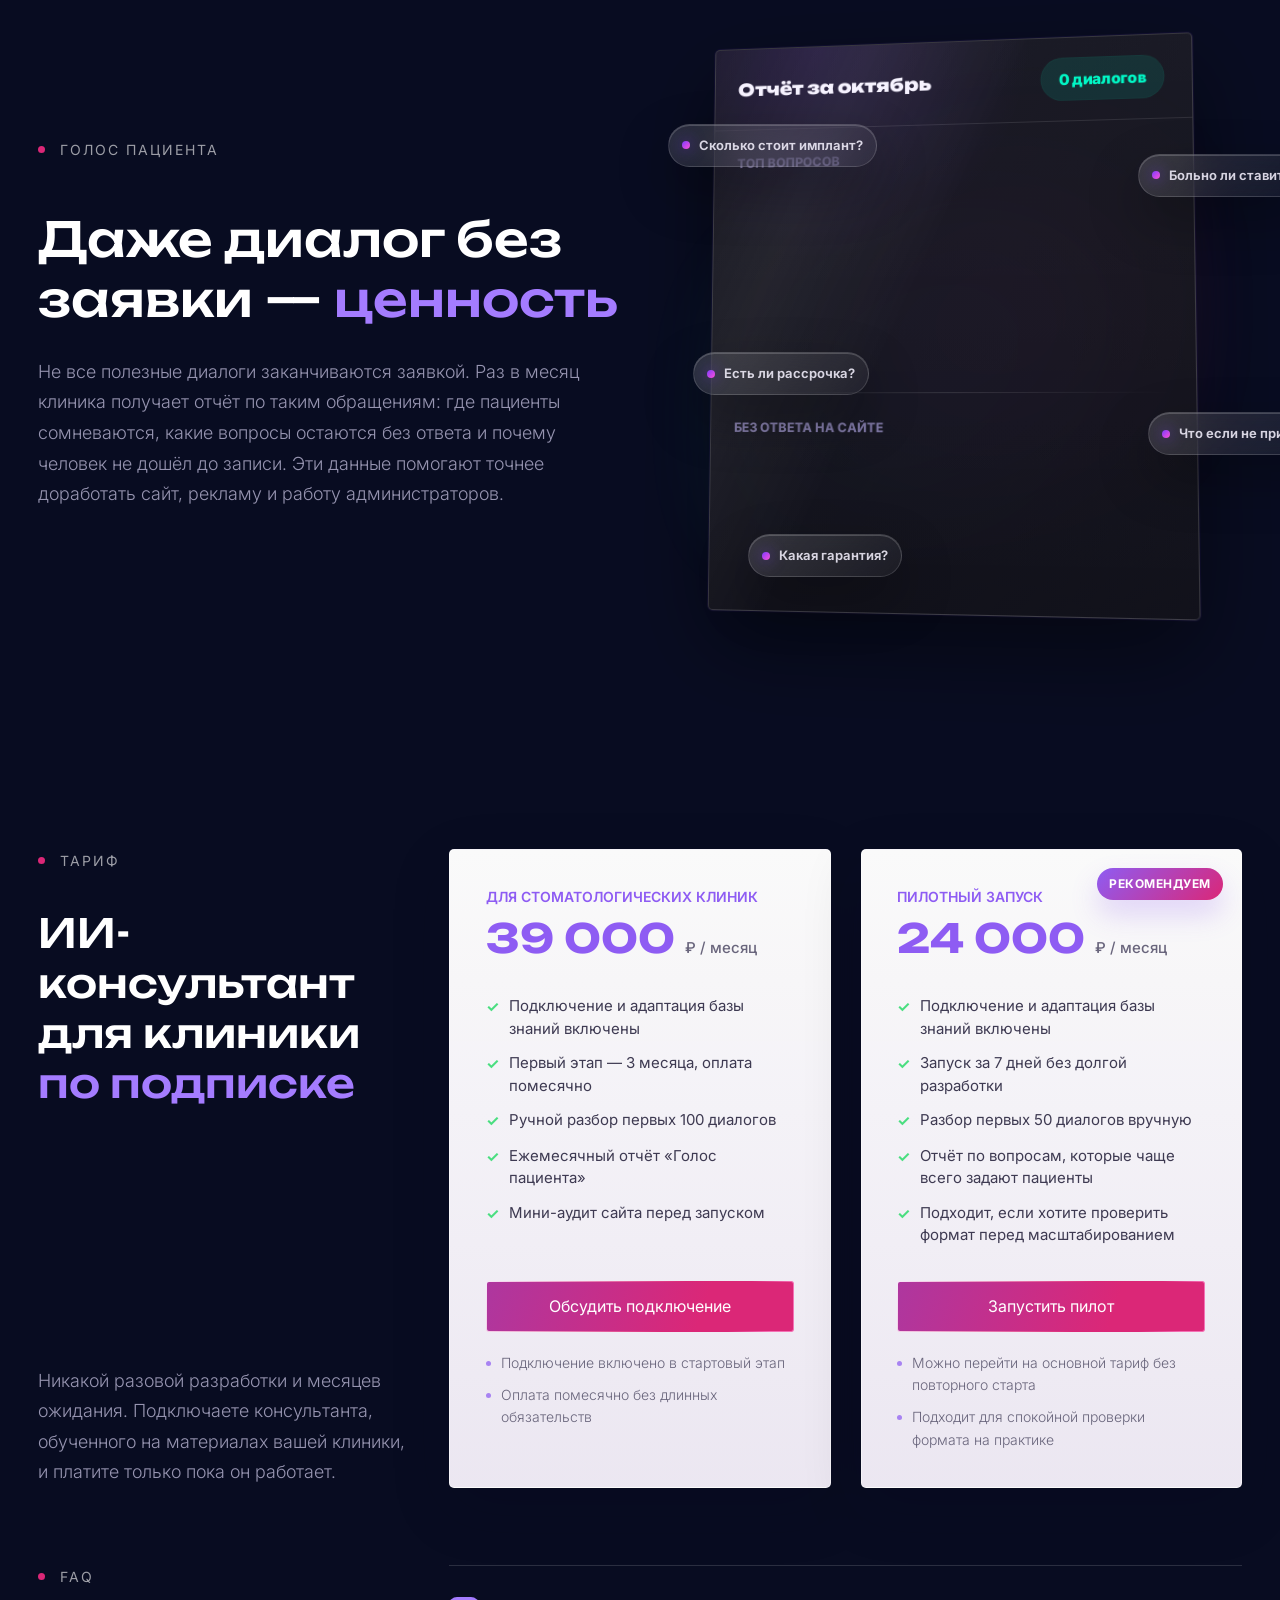
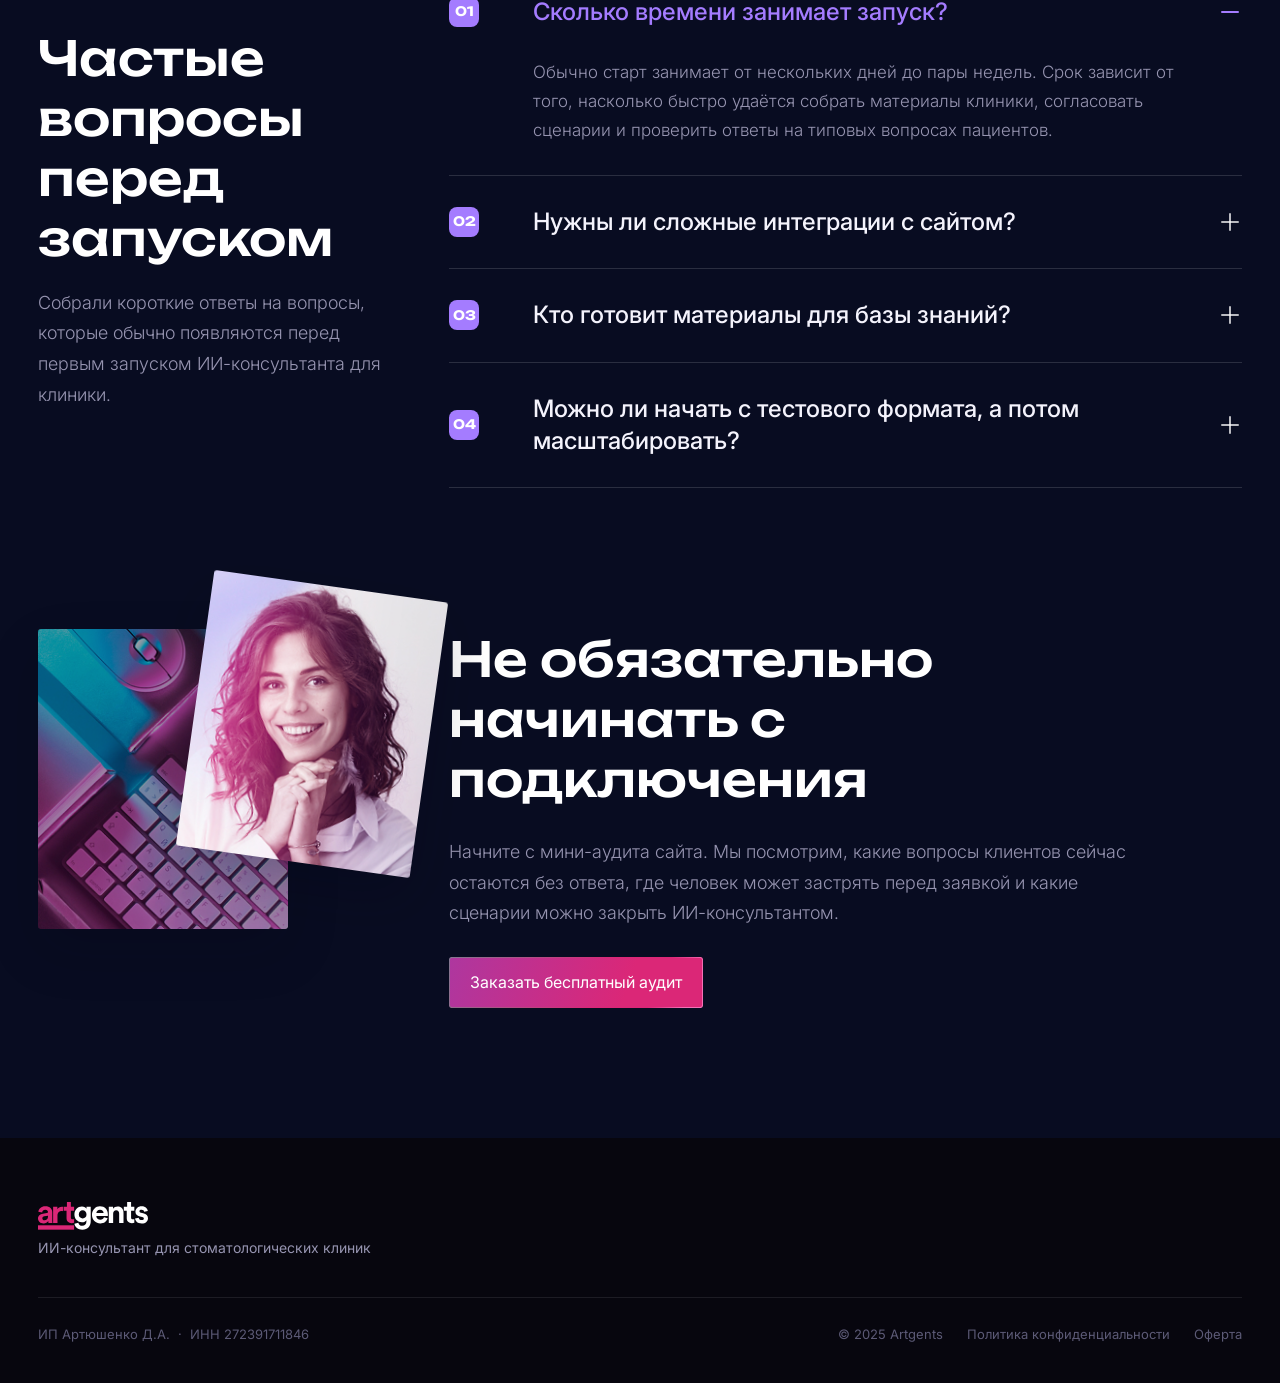
==== commit 09d1c77f: "14.06 - Остались тексты и адаптив" ====
--- a/index.html
+++ b/index.html
@@ -17,13 +17,14 @@
     <a href="index.html" class="nav__logo" aria-label="Artgents">
       <img src="assets/artgents-logo-header.svg" alt="Artgents" class="nav__logo-image" />
     </a>
-    <div class="nav__links">
-      <a href="index.html" class="nav__link nav__link--active">Главная</a>
-      <a href="how.html" class="nav__link">Как работает</a>
-      <a href="demo.html" class="nav__link">Демо</a>
-    </div>
     <button type="button" class="nav__cta">
       <span class="nav__cta-text">Обсудить подключение</span>
+      <span class="nav__cta-telegram" aria-hidden="true">
+        <svg viewBox="0 0 24 24" fill="none">
+          <path d="M20.54 4.52 3.84 10.96c-1.14.46-1.13 1.1-.21 1.38l4.29 1.34 1.66 5.22c.2.56.1.78.69.78.45 0 .65-.2.9-.45l2.08-2.02 4.33 3.2c.8.44 1.37.21 1.57-.74l2.84-13.38c.29-1.17-.45-1.7-1.29-1.32Z" stroke="currentColor" stroke-width="1.65" stroke-linejoin="round"/>
+          <path d="m8.33 13.35 9.4-5.94M10.18 18.9l1.13-4.86" stroke="currentColor" stroke-width="1.65" stroke-linecap="round" stroke-linejoin="round"/>
+        </svg>
+      </span>
       <span class="nav__cta-arrow" aria-hidden="true">
         <svg viewBox="0 0 24 24" fill="none">
           <path d="M5 12h14M13 6l6 6-6 6" stroke="currentColor" stroke-width="2" stroke-linecap="round" stroke-linejoin="round"/>
@@ -148,14 +149,14 @@
           <div class="what__visual-col">
             <div class="what__visual-frame">
               <div class="what__visual">
-                <img src="images/img1.jpg" alt="Интерфейс диалога с пациентом">
+                <img src="images/woman-bg.jpg" alt="Интерфейс диалога с пациентом">
               </div>
             </div>
           </div>
 
           <div class="what__list">
             <article class="what-item">
-              <div class="what-item__num">01</div>
+              <div class="what-item__num ui-num-badge">01</div>
               <div class="what-item__body">
                 <h3>Понимает свободный вопрос</h3>
                 <p>Пациенту не нужно выбирать готовую кнопку или знать медицинские термины. Он пишет как умеет, а консультант понимает суть запроса.</p>
@@ -163,7 +164,7 @@
             </article>
 
             <article class="what-item">
-              <div class="what-item__num">02</div>
+              <div class="what-item__num ui-num-badge">02</div>
               <div class="what-item__body">
                 <h3>Отвечает по вашей базе</h3>
                 <p>ИИ использует данные клиники: услуги, цены, врачей, акции, FAQ, условия, гарантии и другие материалы, которые вы передаёте для обучения.</p>
@@ -171,7 +172,7 @@
             </article>
 
             <article class="what-item">
-              <div class="what-item__num">03</div>
+              <div class="what-item__num ui-num-badge">03</div>
               <div class="what-item__body">
                 <h3>Говорит человеческим языком</h3>
                 <p>Объясняет сложные услуги понятно и спокойно: без сухих шаблонов, канцелярита и ощущения, что пациент общается с формой заявки.</p>
@@ -179,7 +180,7 @@
             </article>
 
             <article class="what-item">
-              <div class="what-item__num">04</div>
+              <div class="what-item__num ui-num-badge">04</div>
               <div class="what-item__body">
                 <h3>Снижает тревогу перед записью</h3>
                 <p>Если человек боится боли, цены или осложнений, консультант отвечает спокойно, снимает часть напряжения и помогает не потерять пациента до заявки.</p>
@@ -187,7 +188,7 @@
             </article>
 
             <article class="what-item">
-              <div class="what-item__num">05</div>
+              <div class="what-item__num ui-num-badge">05</div>
               <div class="what-item__body">
                 <h3>Показывает следующий шаг</h3>
                 <p>Может задать уточняющий вопрос, показать видео врача, рассказать об акции, предложить консультацию или передать обращение администратору.</p>
@@ -195,7 +196,7 @@
             </article>
 
             <article class="what-item">
-              <div class="what-item__num">06</div>
+              <div class="what-item__num ui-num-badge">06</div>
               <div class="what-item__body">
                 <h3>Передаёт обращение в CRM</h3>
                 <p>Клиника получает не просто имя и телефон, а историю диалога: что спрашивал пациент, чем интересовался и какие сомнения нужно закрыть.</p>
@@ -433,7 +434,7 @@
           <div class="pricing-faq__list">
             <details class="pricing-faq__item" open>
               <summary class="pricing-faq__trigger">
-                <span class="pricing-faq__index">01</span>
+                <span class="pricing-faq__index ui-num-badge">01</span>
                 <span class="pricing-faq__question">Сколько времени занимает запуск?</span>
                 <span class="pricing-faq__icon" aria-hidden="true"></span>
               </summary>
@@ -444,7 +445,7 @@
 
             <details class="pricing-faq__item">
               <summary class="pricing-faq__trigger">
-                <span class="pricing-faq__index">02</span>
+                <span class="pricing-faq__index ui-num-badge">02</span>
                 <span class="pricing-faq__question">Нужны ли сложные интеграции с сайтом?</span>
                 <span class="pricing-faq__icon" aria-hidden="true"></span>
               </summary>
@@ -455,7 +456,7 @@
 
             <details class="pricing-faq__item">
               <summary class="pricing-faq__trigger">
-                <span class="pricing-faq__index">03</span>
+                <span class="pricing-faq__index ui-num-badge">03</span>
                 <span class="pricing-faq__question">Кто готовит материалы для базы знаний?</span>
                 <span class="pricing-faq__icon" aria-hidden="true"></span>
               </summary>
@@ -466,7 +467,7 @@
 
             <details class="pricing-faq__item">
               <summary class="pricing-faq__trigger">
-                <span class="pricing-faq__index">04</span>
+                <span class="pricing-faq__index ui-num-badge">04</span>
                 <span class="pricing-faq__question">Можно ли начать с тестового формата, а потом масштабировать?</span>
                 <span class="pricing-faq__icon" aria-hidden="true"></span>
               </summary>
@@ -481,10 +482,10 @@
           <div class="cta-block__visual" aria-hidden="true">
             <div class="cta-collage">
               <figure class="cta-collage__card cta-collage__card--left" data-speed="0.35">
-                <img src="images/img-01.jpg" alt="" />
+                <img src="images/bg-02.jpg" alt="" />
               </figure>
               <figure class="cta-collage__card cta-collage__card--right" data-speed="0.8">
-                <img src="images/img-04.jpg" alt="" />
+                <img src="images/bg-01.jpg" alt="" />
               </figure>
             </div>
           </div>
@@ -508,17 +509,10 @@
       <div class="footer__main">
         <div class="footer__brand">
           <a href="index.html" class="footer__logo" aria-label="Artgents">
-            <span class="nav__logo-mark">AI</span>
-            art<span>gents</span>
+            <img src="assets/artgents-logo-header.svg" alt="Artgents" class="nav__logo-image" />
           </a>
           <p class="footer__tagline">ИИ-консультант для стоматологических клиник</p>
         </div>
-        <nav class="footer__nav" aria-label="Навигация">
-          <a href="index.html" class="footer__link">Главная</a>
-          <a href="how.html" class="footer__link">Как работает</a>
-          <a href="demo.html" class="footer__link">Демо</a>
-          <a href="#pricing" class="footer__link">Тариф</a>
-        </nav>
       </div>
 
       <div class="footer__bottom">
--- a/styles.css
+++ b/styles.css
@@ -238,16 +238,14 @@
   padding: 14px 26px;
   border: 1px solid transparent;
   border-radius: var(--r-md);
-  font-weight: 600;
+  font-weight: 400;
   font-size: 15px;
   cursor: pointer;
-  transition: transform 0.22s ease, box-shadow 0.22s ease, opacity 0.22s ease;
+  transition: background-color 0.22s ease, border-color 0.22s ease, color 0.22s ease, opacity 0.22s ease;
   white-space: nowrap;
 }
 
 .btn--primary {
-  --btn-radius: 2px;
-  --btn-radius-hover: 18px;
   --gradient-angle: 115.83deg;
   --btn-ease: cubic-bezier(0.4, 0.03, 0.685, 0.22);
   position: relative;
@@ -261,12 +259,12 @@
   min-height: 0;
   padding: 1px;
   border: 0;
-  border-radius: var(--btn-radius);
+  border-radius: 2px;
   background: transparent;
   color: #fff;
   font-family: Inter, Arial, sans-serif;
   font-size: 16px;
-  font-weight: 500;
+  font-weight: 400;
   line-height: 1.3;
   text-decoration: none;
   white-space: nowrap;
@@ -311,21 +309,19 @@
   padding: 14px 20px;
   font-family: Inter, Arial, sans-serif;
   font-size: 16px;
-  font-weight: 500;
+  font-weight: 400;
   line-height: 1.3;
   letter-spacing: 0;
 }
 
 .btn--primary:hover,
 .btn--primary:focus-visible {
-  border-radius: var(--btn-radius-hover);
-}
-
-.btn--primary:hover::before,
+  opacity: 0.96;
+}
+
 .btn--primary:hover .btn__bg,
-.btn--primary:focus-visible::before,
 .btn--primary:focus-visible .btn__bg {
-  border-radius: var(--btn-radius-hover);
+  filter: brightness(1.08);
 }
 
 .btn--primary:focus-visible {
@@ -344,24 +340,19 @@
 }
 
 .btn--hero-outline {
-  --btn-ease: cubic-bezier(0.4, 0.03, 0.685, 0.22);
-  position: relative;
   display: inline-flex;
   align-items: center;
   justify-content: center;
   width: auto;
-  height: auto;
-  overflow: hidden;
-  gap: 0;
-  min-height: 0;
-  padding: 1px;
-  border: 0;
+  min-height: 52px;
+  padding: 14px 20px;
+  border: 1px solid rgba(219, 39, 119, 0.6);
   border-radius: 2px;
   background: transparent;
   color: #ffffff;
   font-family: Inter, Arial, sans-serif;
-  font-size: 14px;
-  font-weight: 500;
+  font-size: 16px;
+  font-weight: 400;
   line-height: 1.3;
   text-decoration: none;
   white-space: nowrap;
@@ -369,53 +360,25 @@
   box-shadow: none;
   appearance: none;
   -webkit-appearance: none;
-  transition: all 0.4s var(--btn-ease);
+  transition: background-color 0.22s ease, border-color 0.22s ease, color 0.22s ease, opacity 0.22s ease;
 }
 
 .btn--hero-outline::before {
-  content: "";
-  position: absolute;
-  inset: 0;
-  z-index: 0;
-  padding: 1px;
-  border-radius: 2px;
-  background: linear-gradient(
-    115.83deg,
-    rgba(255, 228, 255, 0.5) 0%,
-    rgba(255, 255, 255, 0) 37.55%,
-    rgba(255, 255, 255, 0) 46.68%,
-    rgba(255, 255, 255, 0) 55.79%,
-    #f472b6 92.98%
-  );
-  -webkit-mask:
-    linear-gradient(#fff 0 0) content-box,
-    linear-gradient(#fff 0 0);
-  -webkit-mask-composite: xor;
-  mask:
-    linear-gradient(#fff 0 0) content-box,
-    linear-gradient(#fff 0 0);
-  mask-composite: exclude;
+  content: none;
 }
 
 .btn--hero-outline__text {
-  position: relative;
-  z-index: 2;
   display: inline-flex;
   align-items: center;
   justify-content: center;
-  padding: 6px 12px;
+  padding: 0;
   background: transparent;
 }
 
 .btn--hero-outline:hover,
 .btn--hero-outline:focus-visible {
-  border-radius: 18px;
-  background: transparent;
-}
-
-.btn--hero-outline:hover::before,
-.btn--hero-outline:focus-visible::before {
-  border-radius: 18px;
+  background: rgba(219,39,119,0.08);
+  border-color: #f472b6;
 }
 
 .btn--hero-outline:focus-visible {
@@ -512,25 +475,49 @@
 .nav__cta {
   display: flex;
   align-items: center;
-  gap: clamp(16px, 2vw, 28px);
+  gap: 0;
   height: 100%;
   padding-left: clamp(20px, 2.5vw, 36px);
   background: transparent;
   border: none;
   cursor: pointer;
   font: inherit;
+  font-weight: 400;
   color: var(--text);
   font-size: 14px;
   white-space: nowrap;
 }
 
 .nav__cta-text {
+  padding-right: clamp(18px, 2vw, 28px);
   color: rgba(255,255,255,0.80);
   transition: color 0.2s ease;
 }
 
 .nav__cta:hover .nav__cta-text {
   color: #fff;
+}
+
+.nav__cta-telegram {
+  display: grid;
+  place-items: center;
+  width: 68px;
+  height: 68px;
+  flex-shrink: 0;
+  border-left: 1px solid rgba(255,255,255,0.10);
+  color: #2aabee;
+  background: transparent;
+  transition: color 0.22s ease, background 0.22s ease;
+}
+
+.nav__cta-telegram svg {
+  width: 19px;
+  height: 19px;
+}
+
+.nav__cta:hover .nav__cta-telegram {
+  color: #fff;
+  background: #2aabee;
 }
 
 .nav__cta-arrow {
@@ -740,14 +727,6 @@
   height: 100%;
   object-fit: cover;
   object-position: center top;
-  transform: scale(1);
-  transform-origin: center center;
-  transition: transform 4.8s cubic-bezier(.2, .8, .2, 1);
-  will-change: transform;
-}
-
-.what__visual-col.is-active .what__visual img {
-  transform: scale(1.08);
 }
 
 .what__list {
@@ -783,7 +762,7 @@
   z-index: 1;
 }
 
-.what-item__num {
+.ui-num-badge {
   width: 30px;
   height: 30px;
   border-radius: 8px;
@@ -1044,9 +1023,9 @@
 .results__phone-card {
   position: relative;
   min-height: 380px;
-  border-radius: var(--r-xl);
+  border-radius: 3px;
   overflow: visible;
-  background: #cba3cf;
+  background: url("images/phone-bg.jpg") center center / cover no-repeat;
   box-shadow: 0 30px 80px rgba(7, 11, 31, 0.26);
 }
 
@@ -1111,36 +1090,6 @@
 
 .results__feature .btn--hero-outline {
   margin-top: 32px;
-  padding: 1px;
-  border: 0;
-  border-radius: 2px;
-  background: rgba(9, 12, 29, 0.98);
-  color: #f4f3fc;
-  box-shadow: none;
-  transition: none;
-}
-
-.results__feature .btn--hero-outline::before {
-  content: "";
-  border-radius: 2px;
-  background: linear-gradient(
-    105deg,
-    rgba(255, 255, 255, 0.34) 0%,
-    rgba(255, 255, 255, 0.06) 36%,
-    rgba(255, 255, 255, 0) 58%,
-    rgba(244, 114, 182, 0.92) 100%
-  );
-}
-
-.results__feature .btn--hero-outline__text {
-  padding: 16px 18px;
-  background: #0c1025;
-}
-
-.results__feature .btn--hero-outline:hover,
-.results__feature .btn--hero-outline:focus-visible {
-  border-radius: 2px;
-  background: rgba(9, 12, 29, 0.98);
 }
 
 #results {
@@ -1272,7 +1221,7 @@
   overflow: hidden;
   isolation: isolate;
   padding: clamp(28px, 2.8vw, 44px);
-  border-radius: var(--r-xl);
+  border-radius: 5px;
   border: 1px solid rgba(255,255,255,0.52);
   background: linear-gradient(180deg, rgba(255,255,255,0.98), rgba(245,240,250,0.96));
   box-shadow: 0 20px 60px rgba(5, 9, 28, 0.16);
@@ -1475,10 +1424,7 @@
 }
 
 .pricing-faq__index {
-  color: var(--soft);
-  font-family: var(--font-head);
-  font-size: 12px;
-  font-weight: 700;
+  justify-self: start;
 }
 
 .pricing-faq__question {
@@ -1629,6 +1575,7 @@
   width: min(250px, 68%);
   height: 300px;
   z-index: 1;
+  opacity: 0.6;
 }
 
 .cta-collage__card--right {
@@ -1711,8 +1658,8 @@
 /* Top row: brand + nav */
 .footer__main {
   display: flex;
-  align-items: center;
-  justify-content: space-between;
+  align-items: flex-start;
+  justify-content: flex-start;
   gap: 32px;
   padding-bottom: clamp(28px, 3vw, 40px);
   border-bottom: 1px solid var(--line);
@@ -1727,10 +1674,7 @@
 .footer__logo {
   display: inline-flex;
   align-items: center;
-  gap: 10px;
-  font-family: var(--font-head);
-  font-weight: 700;
-  font-size: 20px;
+  line-height: 0;
   color: var(--text);
   text-decoration: none;
 }
--- a/animations/report-analytics.css
+++ b/animations/report-analytics.css
@@ -83,12 +83,12 @@
   position: relative;
   z-index: 5;
   width: min(560px, 100%);
-  border-radius: 30px;
+  border-radius: 5px;
   overflow: hidden;
   color: #f6f2ff;
   background:
-    linear-gradient(180deg, rgba(255, 255, 255, 0.045), rgba(255, 255, 255, 0.02)),
-    linear-gradient(180deg, rgba(18, 17, 27, 0.96), rgba(14, 13, 21, 0.96));
+    linear-gradient(180deg, rgba(255, 255, 255, 0.038), rgba(255, 255, 255, 0.016)),
+    linear-gradient(180deg, rgba(18, 17, 27, 0.9), rgba(14, 13, 21, 0.9));
   border: 1px solid rgba(255, 255, 255, 0.16);
   box-shadow:
     0 34px 90px rgba(0, 0, 0, 0.46),
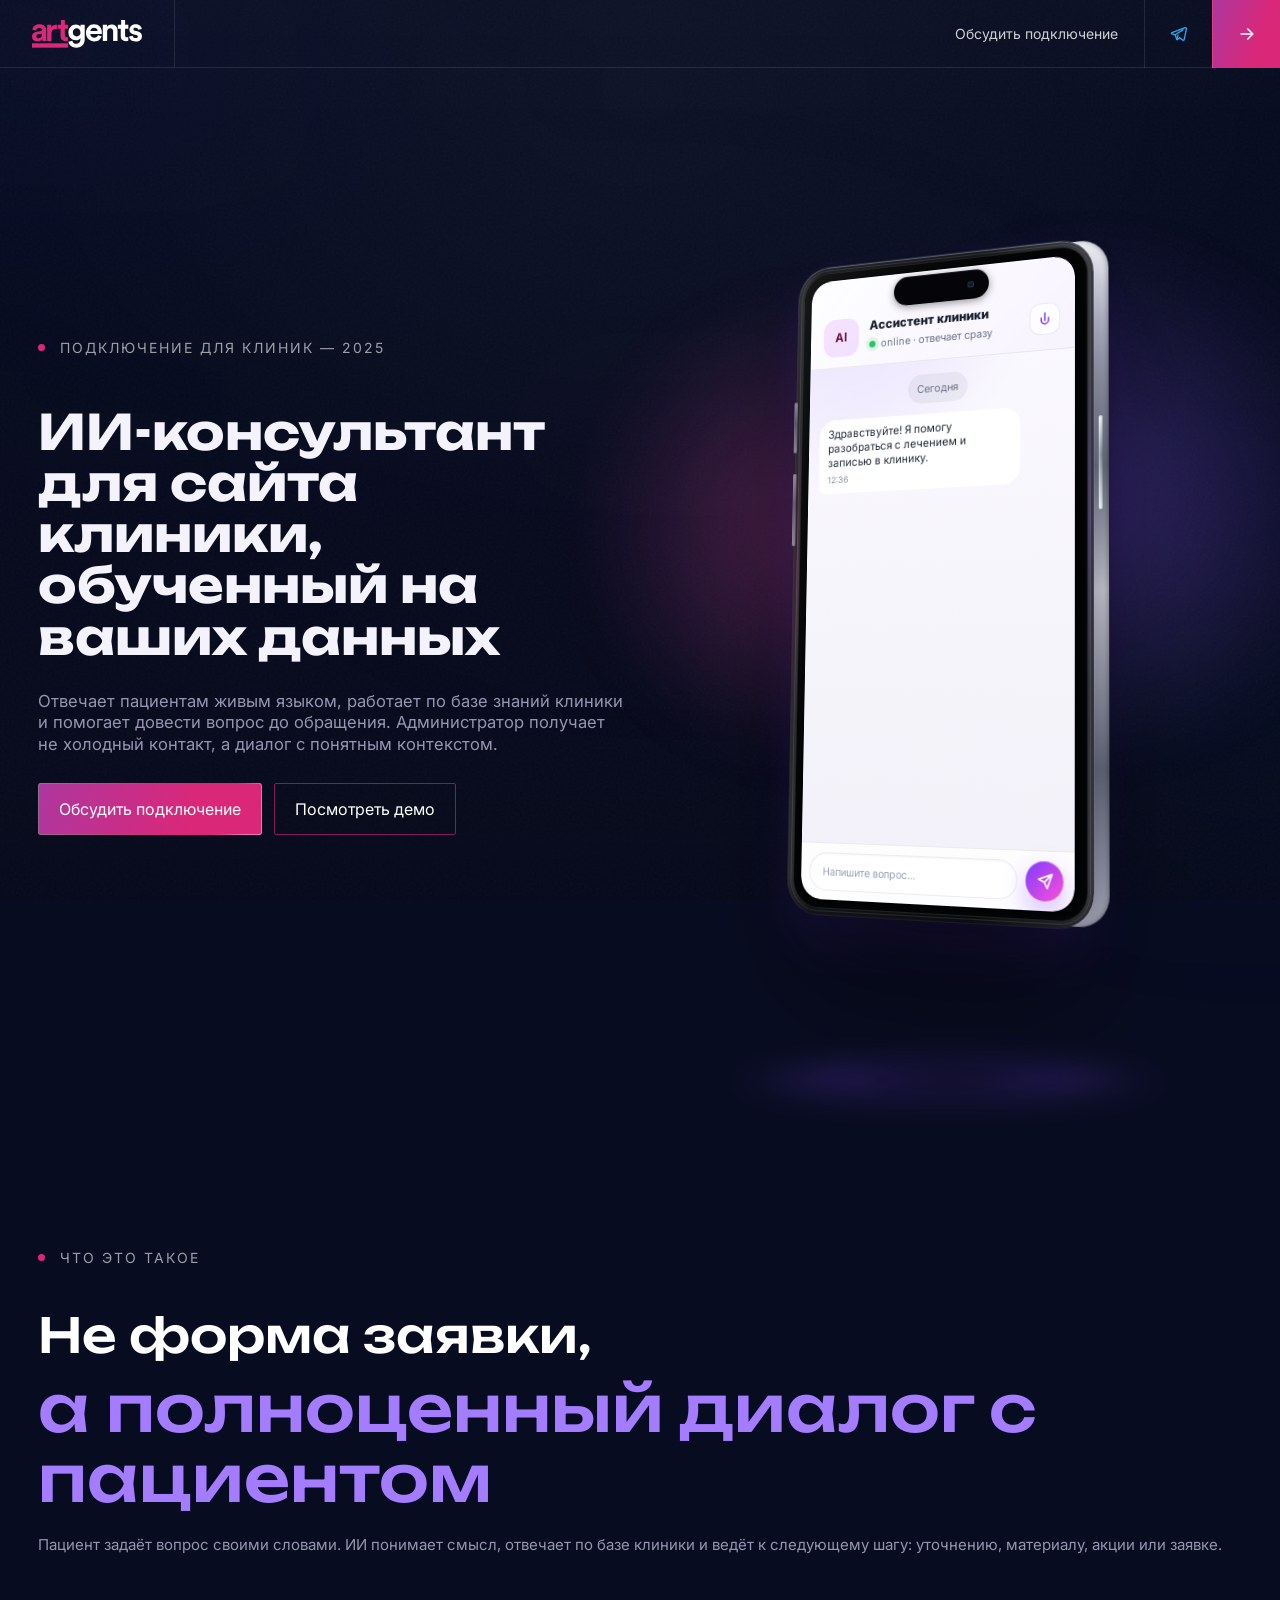
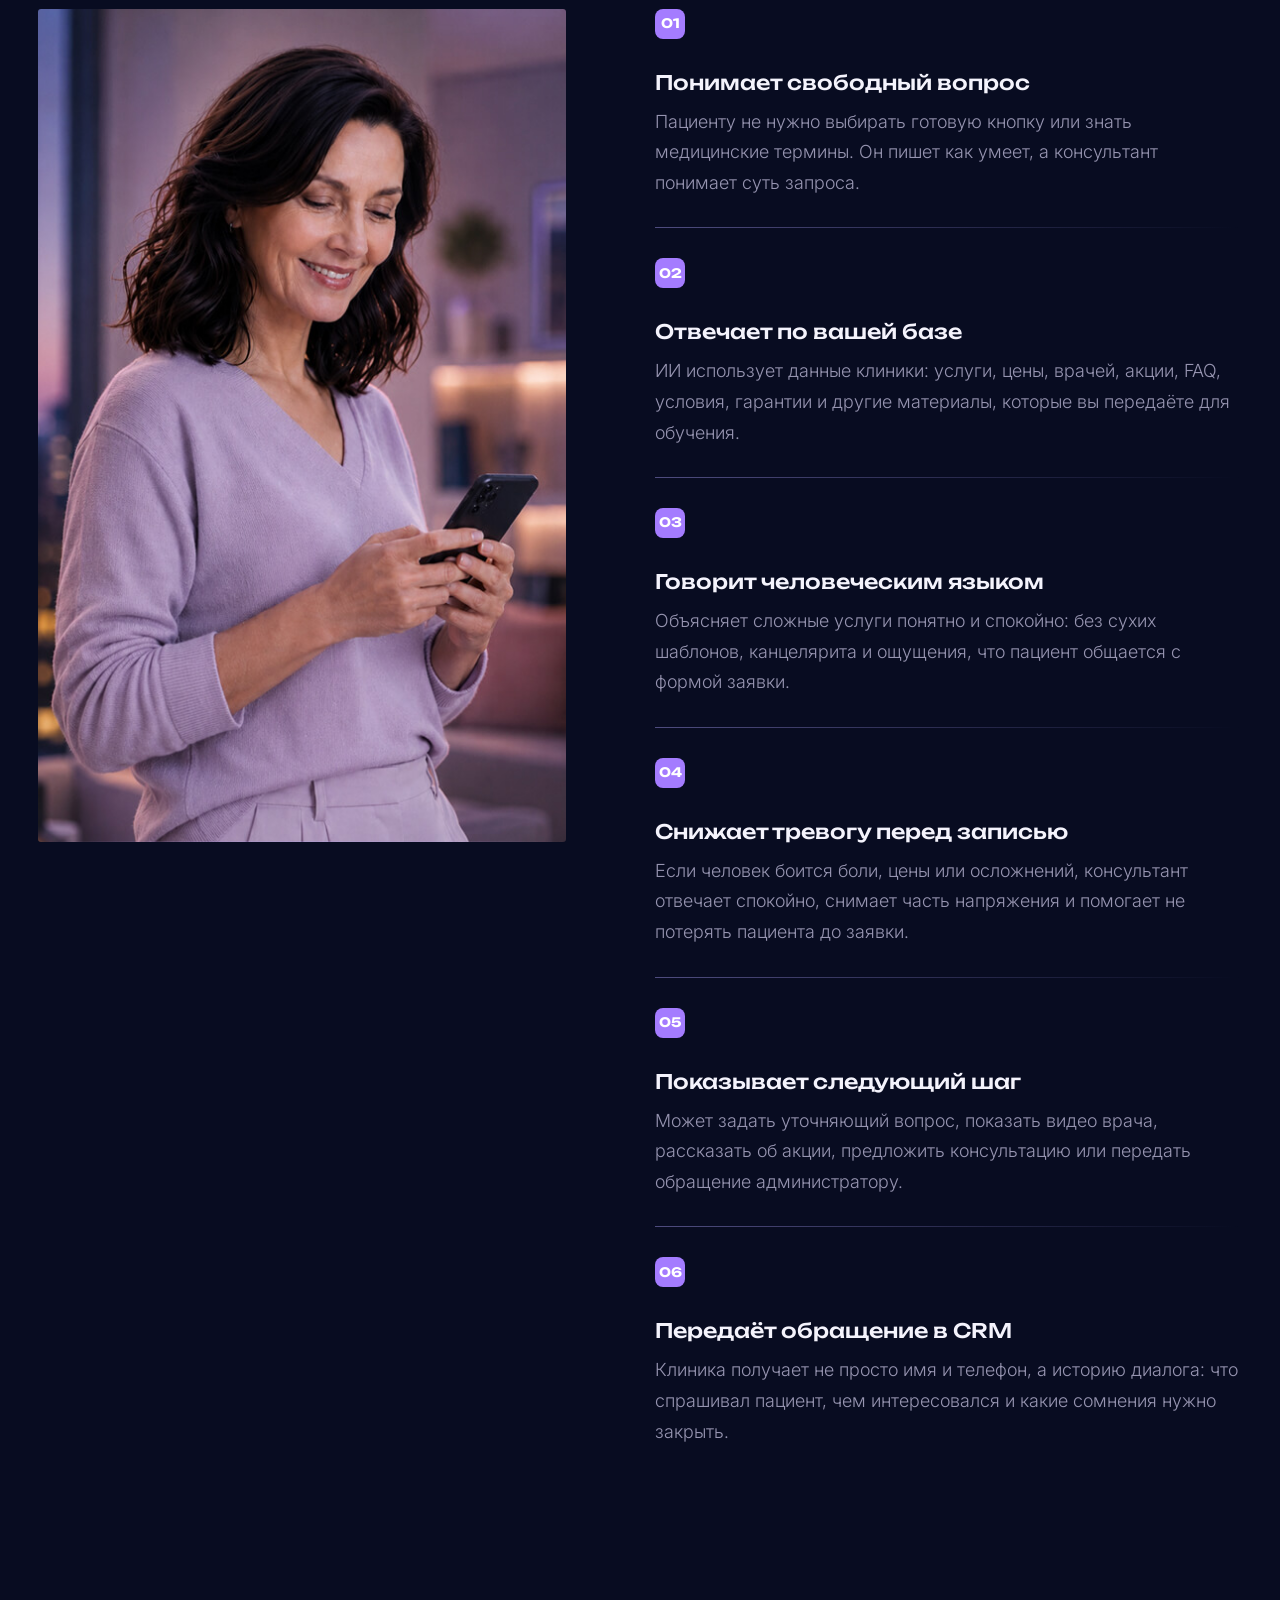
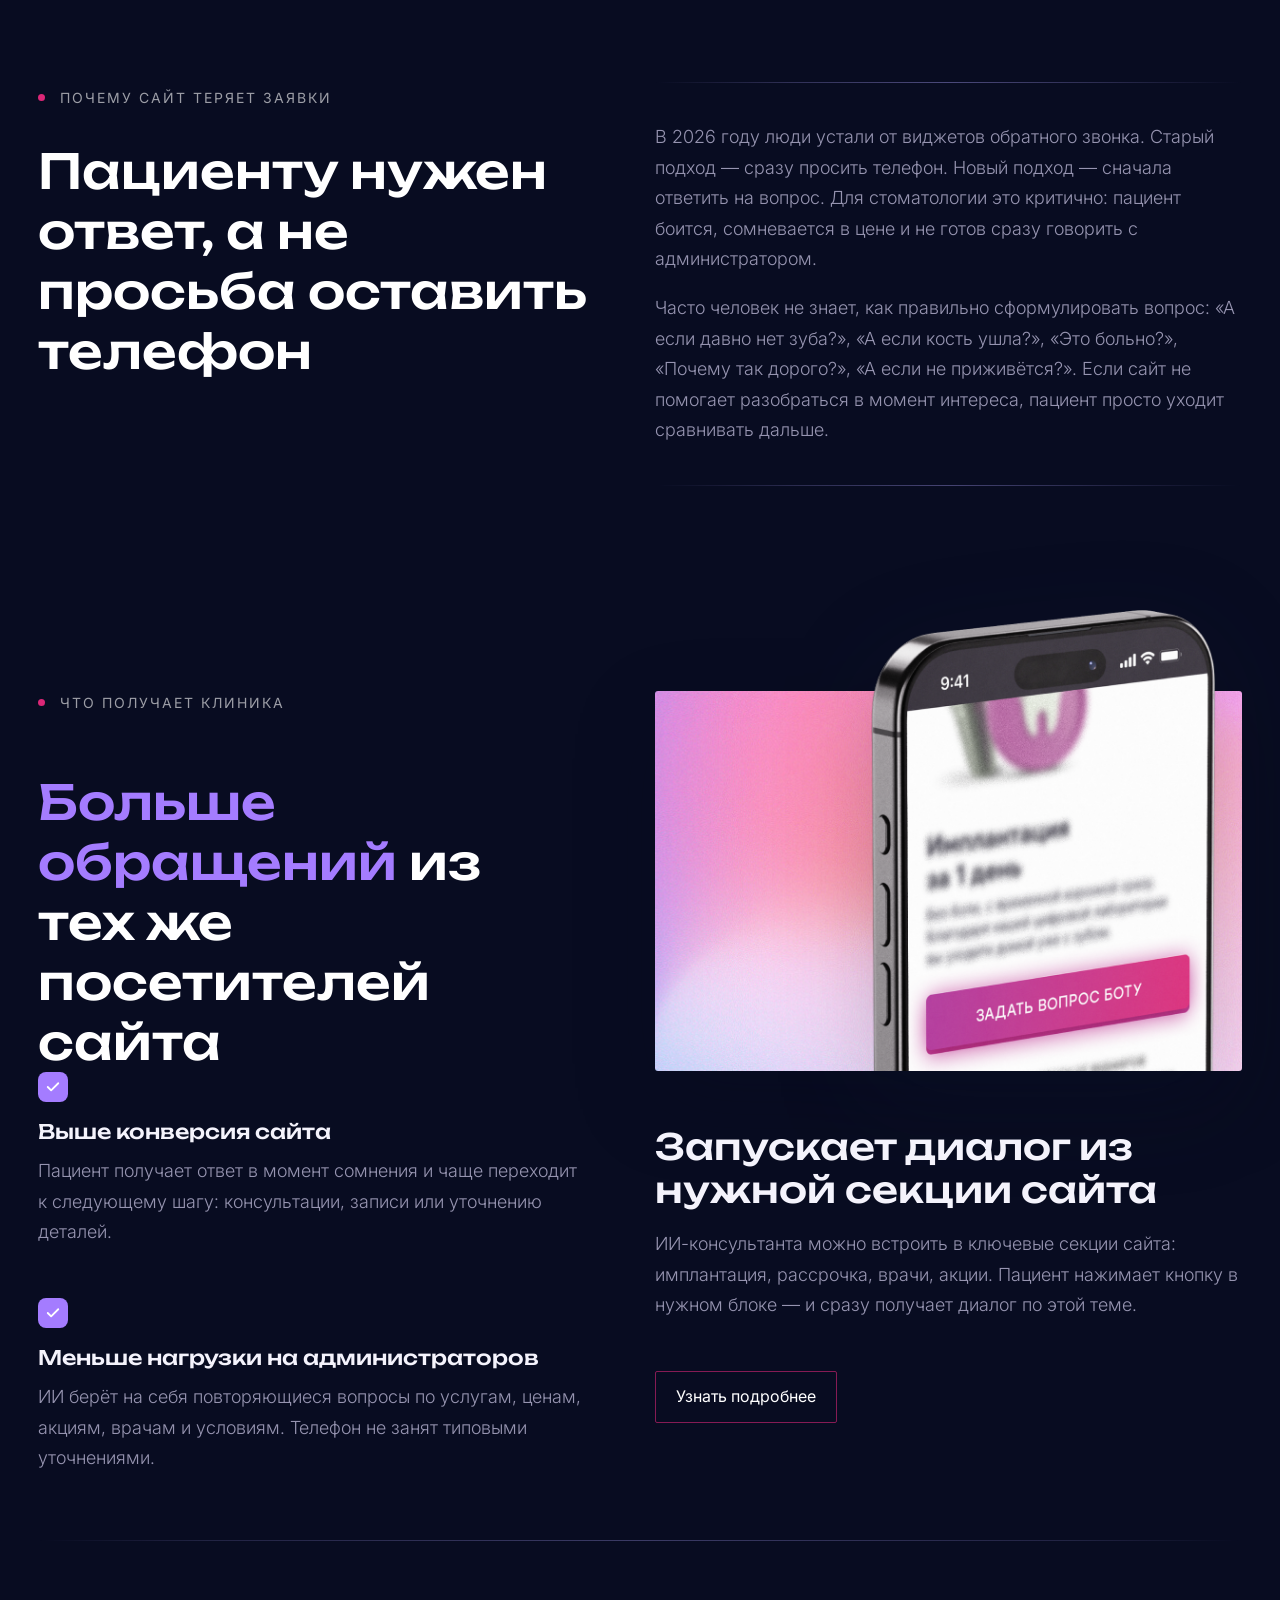
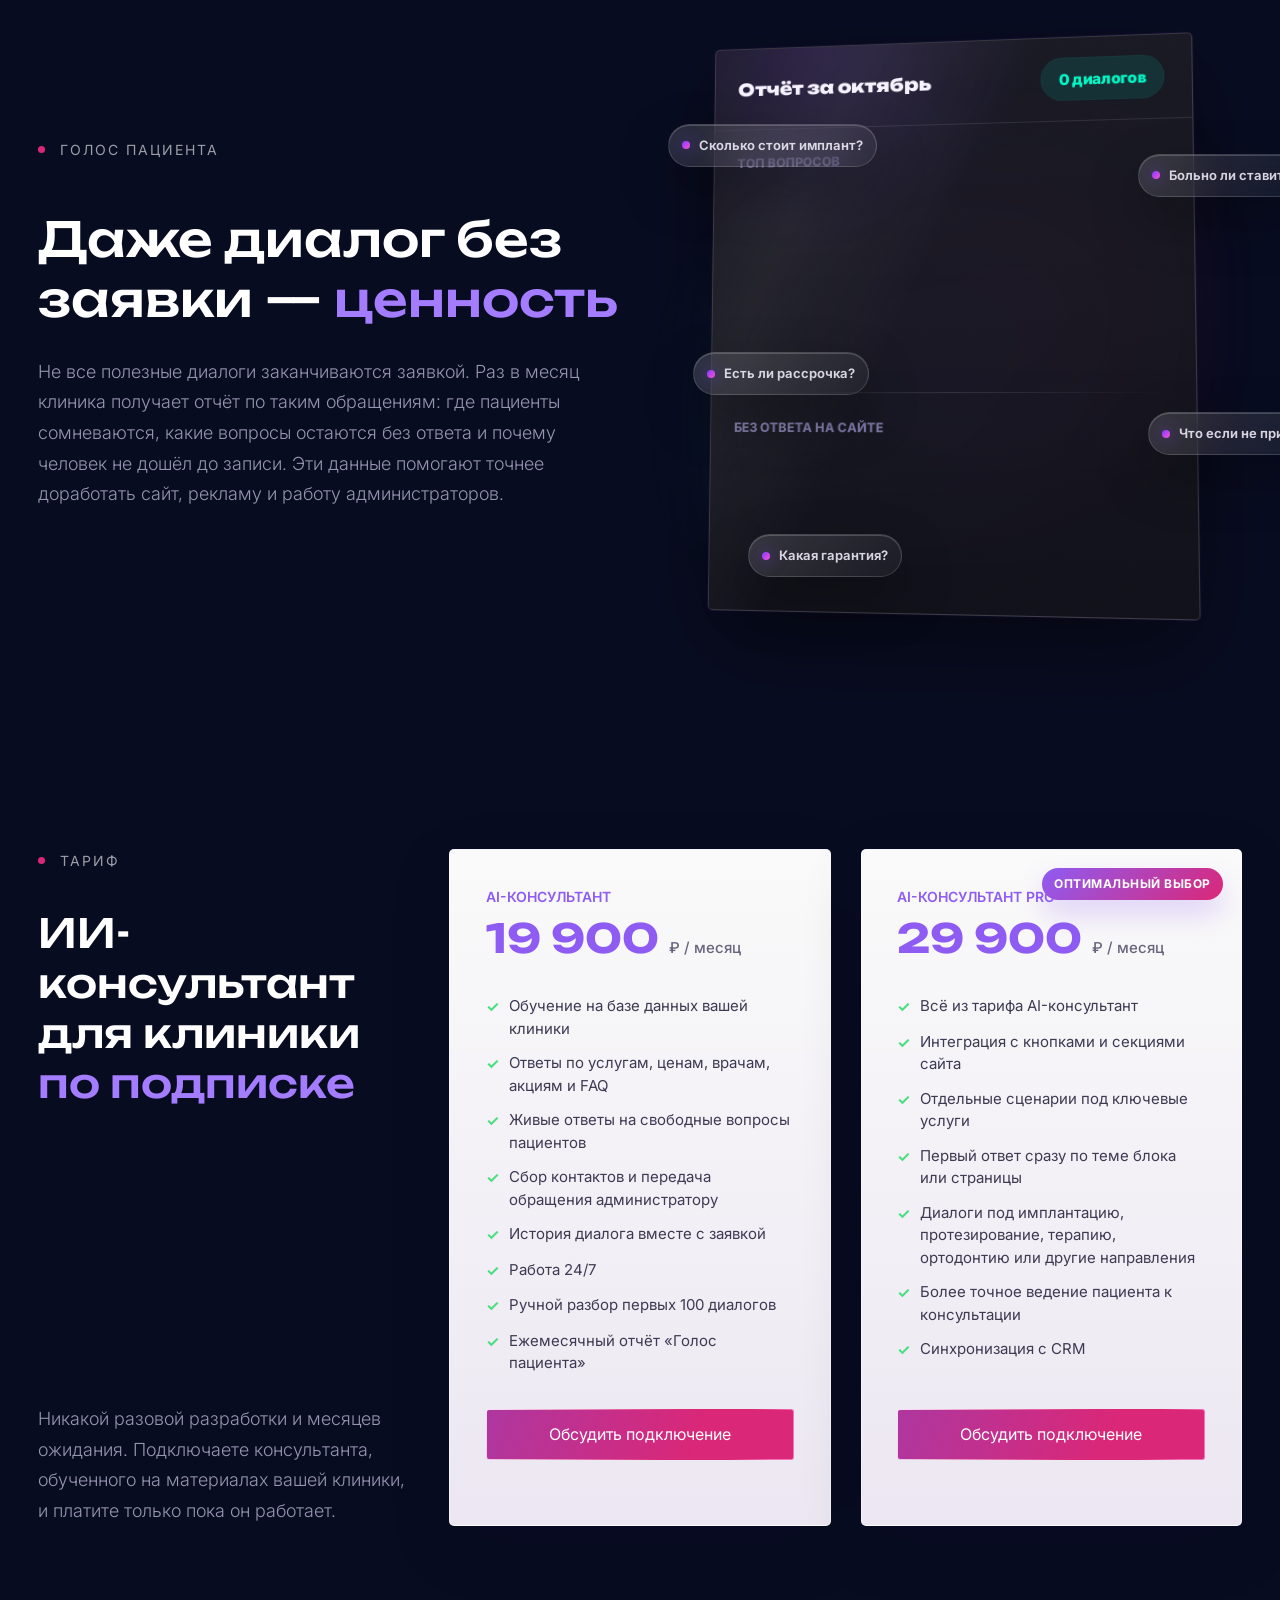
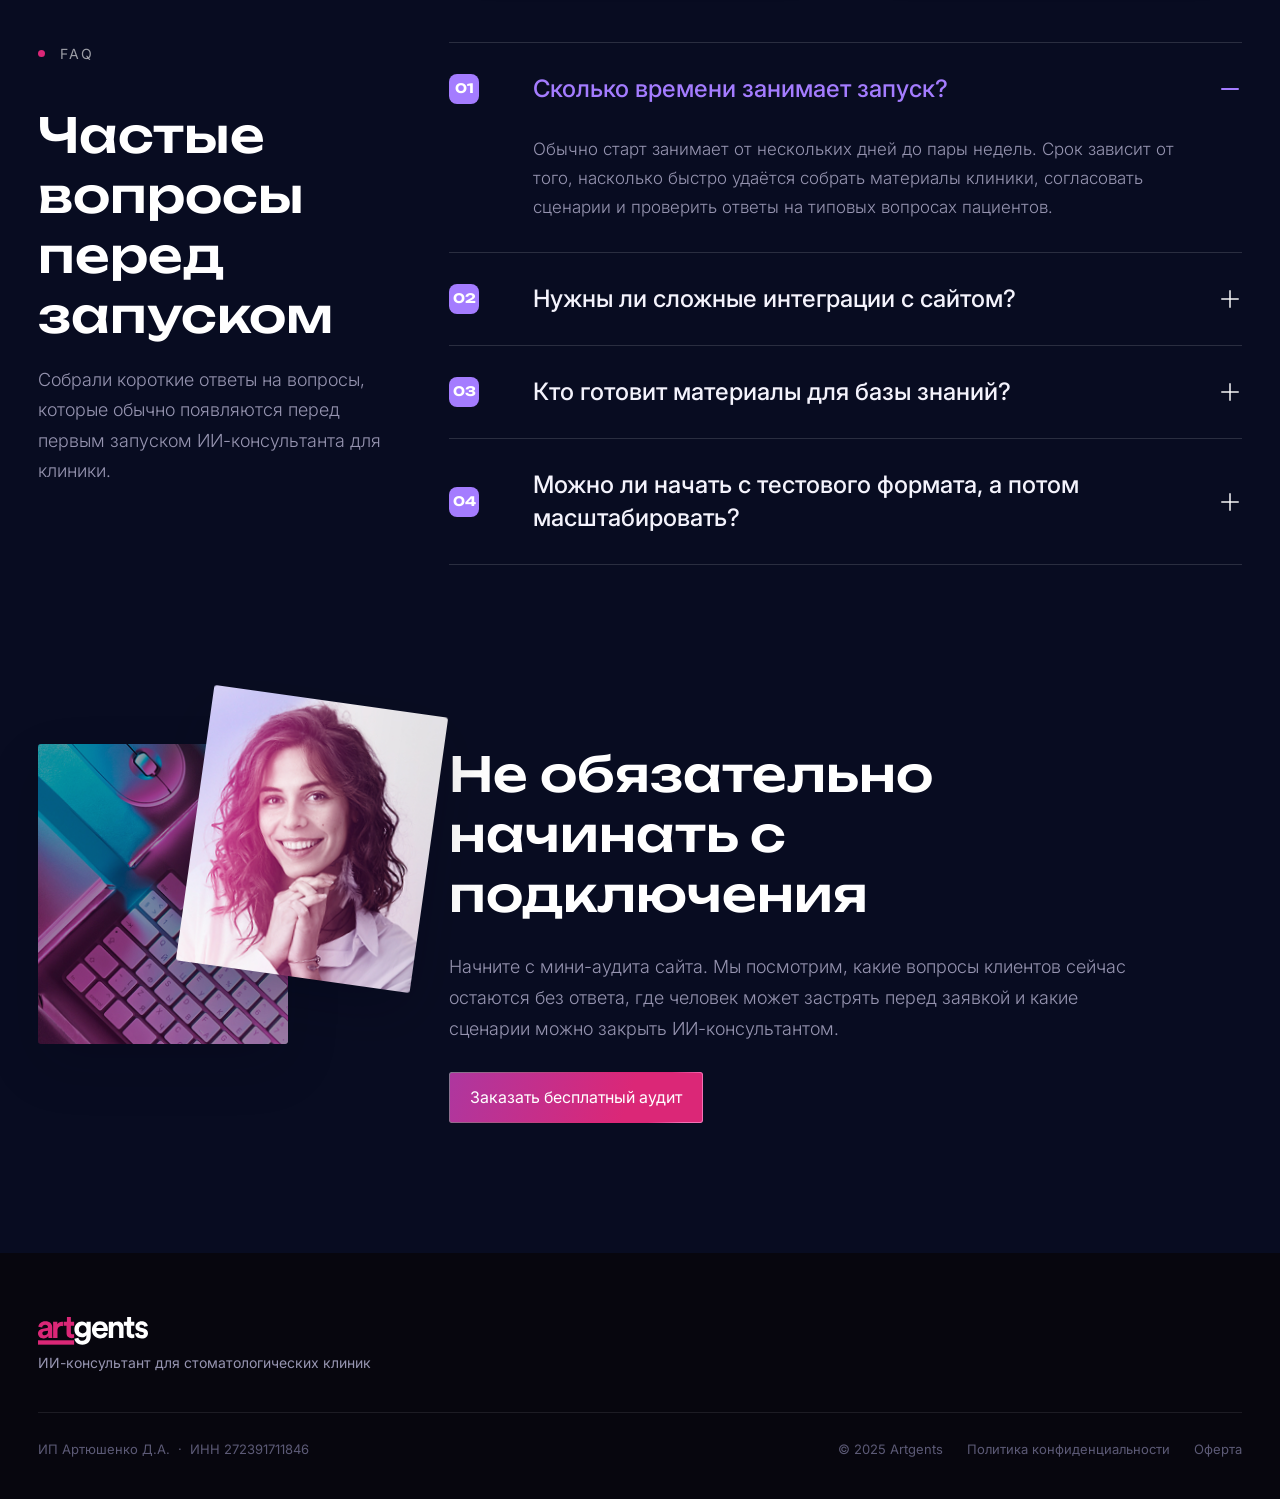
==== commit 7ae2dd25: "14.06 - Правим главную" ====
--- a/index.html
+++ b/index.html
@@ -46,8 +46,8 @@
             <h1 class="hero__title">ИИ-консультант для сайта клиники, обученный на ваших данных</h1>
             <p class="hero__sub">Отвечает пациентам живым языком, работает по базе знаний клиники и помогает довести вопрос до обращения. Администратор получает не холодный контакт, а диалог с понятным контекстом.</p>
             <div class="hero__actions">
-              <button type="button" class="btn btn--primary"><span class="btn__bg"></span><span class="btn__text">Посмотреть демо</span></button>
-              <button type="button" class="btn btn--hero-outline"><span class="btn--hero-outline__text">Как это работает</span></button>
+              <button type="button" class="btn btn--primary" data-open-contact-popup aria-controls="contactPopup"><span class="btn__bg"></span><span class="btn__text">Обсудить подключение</span></button>
+              <button type="button" class="btn btn--hero-outline"><span class="btn--hero-outline__text">Посмотреть демо</span></button>
             </div>
           </div>
 
@@ -376,49 +376,46 @@
           <div class="pricing__plans">
             <!-- Col 5–8: price card -->
             <article class="price-card">
-              <p class="price-card__for">Для стоматологических клиник</p>
+              <p class="price-card__for">AI-консультант</p>
               <div class="price-card__amount">
-                <span class="price-card__num">39 000</span>
+                <span class="price-card__num">19 900</span>
                 <span class="price-card__unit">₽ / месяц</span>
               </div>
               <ul class="price-card__list">
-                <li>Подключение и адаптация базы знаний включены</li>
-                <li>Первый этап — 3 месяца, оплата помесячно</li>
+                <li>Обучение на базе данных вашей клиники</li>
+                <li>Ответы по услугам, ценам, врачам, акциям и FAQ</li>
+                <li>Живые ответы на свободные вопросы пациентов</li>
+                <li>Сбор контактов и передача обращения администратору</li>
+                <li>История диалога вместе с заявкой</li>
+                <li>Работа 24/7</li>
                 <li>Ручной разбор первых 100 диалогов</li>
                 <li>Ежемесячный отчёт «Голос пациента»</li>
-                <li>Мини-аудит сайта перед запуском</li>
               </ul>
               <div class="price-card__action">
-                <button type="button" class="btn btn--primary price-card__btn"><span class="btn__bg"></span><span class="btn__text">Обсудить подключение</span></button>
-              </div>
-              <ul class="price-card__notes">
-                <li>Подключение включено в стартовый этап</li>
-                <li>Оплата помесячно без длинных обязательств</li>
-              </ul>
+                <button type="button" class="btn btn--primary price-card__btn" data-open-contact-popup aria-controls="contactPopup"><span class="btn__bg"></span><span class="btn__text">Обсудить подключение</span></button>
+              </div>
             </article>
 
             <!-- Col 9–12: second plan -->
             <article class="price-card price-card--alt">
-              <span class="price-card__ribbon">Рекомендуем</span>
-              <p class="price-card__for">Пилотный запуск</p>
+              <span class="price-card__ribbon">Оптимальный выбор</span>
+              <p class="price-card__for">AI-консультант Pro</p>
               <div class="price-card__amount">
-                <span class="price-card__num">24 000</span>
+                <span class="price-card__num">29 900</span>
                 <span class="price-card__unit">₽ / месяц</span>
               </div>
               <ul class="price-card__list">
-                <li>Подключение и адаптация базы знаний включены</li>
-                <li>Запуск за 7 дней без долгой разработки</li>
-                <li>Разбор первых 50 диалогов вручную</li>
-                <li>Отчёт по вопросам, которые чаще всего задают пациенты</li>
-                <li>Подходит, если хотите проверить формат перед масштабированием</li>
+                <li>Всё из тарифа AI-консультант</li>
+                <li>Интеграция с кнопками и секциями сайта</li>
+                <li>Отдельные сценарии под ключевые услуги</li>
+                <li>Первый ответ сразу по теме блока или страницы</li>
+                <li>Диалоги под имплантацию, протезирование, терапию, ортодонтию или другие направления</li>
+                <li>Более точное ведение пациента к консультации</li>
+                <li>Синхронизация с CRM</li>
               </ul>
               <div class="price-card__action">
-                <button type="button" class="btn btn--primary price-card__btn"><span class="btn__bg"></span><span class="btn__text">Запустить пилот</span></button>
-              </div>
-              <ul class="price-card__notes">
-                <li>Можно перейти на основной тариф без повторного старта</li>
-                <li>Подходит для спокойной проверки формата на практике</li>
-              </ul>
+                <button type="button" class="btn btn--primary price-card__btn" data-open-contact-popup aria-controls="contactPopup"><span class="btn__bg"></span><span class="btn__text">Обсудить подключение</span></button>
+              </div>
             </article>
           </div>
 
@@ -503,6 +500,92 @@
 
   </main>
 
+  <div class="contact-popup" id="contactPopup" aria-hidden="true">
+    <div class="contact-popup__backdrop" data-close-contact-popup></div>
+
+    <div class="contact-popup__dialog" role="dialog" aria-modal="true" aria-labelledby="contact-popup-title">
+      <button class="contact-popup__close" type="button" aria-label="Закрыть" data-close-contact-popup>
+        &times;
+      </button>
+
+      <div class="contact-popup__scroll">
+        <div class="contact-popup__top">
+          <div class="contact-popup__badge">ИИ-консультант для клиники</div>
+
+          <h2 id="contact-popup-title">Обсудить подключение</h2>
+
+          <p class="contact-popup__description">
+            Оставьте удобный способ связи — я напишу, уточню задачу и подскажу,
+            какой формат ИИ-консультанта подойдёт для вашей клиники.
+          </p>
+        </div>
+
+        <form class="contact-popup__form" action="#" method="post">
+          <div class="contact-popup__grid">
+            <label class="contact-popup__field">
+              <span>Имя</span>
+              <input type="text" name="name" placeholder="Например, Анна" required>
+            </label>
+
+            <label class="contact-popup__field">
+              <span>Клиника / город</span>
+              <input type="text" name="clinic_city" placeholder="Клиника, город" required>
+            </label>
+          </div>
+
+          <div class="contact-popup__methods">
+            <div class="contact-popup__methods-title">Удобный способ связи</div>
+
+            <div class="contact-popup__methods-items">
+              <label>
+                <input type="radio" name="contact_method" value="Telegram" checked>
+                <span>Telegram</span>
+              </label>
+
+              <label>
+                <input type="radio" name="contact_method" value="Телефон">
+                <span>Телефон</span>
+              </label>
+
+              <label>
+                <input type="radio" name="contact_method" value="Email">
+                <span>Email</span>
+              </label>
+            </div>
+          </div>
+
+          <label class="contact-popup__field">
+            <span>Контакт</span>
+            <input type="text" name="contact" placeholder="@username, номер телефона или email" required>
+          </label>
+
+          <label class="contact-popup__field">
+            <span>Сайт клиники <em>— необязательно</em></span>
+            <input type="url" name="site" placeholder="https://example.ru">
+          </label>
+
+          <label class="contact-popup__field">
+            <span>Комментарий <em>— необязательно</em></span>
+            <textarea name="comment" placeholder="Например: нужен консультант по имплантации, консультациям, ценам, записи на приём..."></textarea>
+          </label>
+
+          <label class="contact-popup__policy">
+            <input type="checkbox" name="policy" required>
+            <span>
+              Я согласен(на) с
+              <a href="https://artgents.ru/pricacy.pdf" target="_blank" rel="noopener noreferrer">политикой конфиденциальности</a>
+            </span>
+          </label>
+
+          <button class="btn btn--primary contact-popup__submit" type="submit">
+            <span class="btn__bg"></span>
+            <span class="btn__text">Обсудить подключение</span>
+          </button>
+        </form>
+      </div>
+    </div>
+  </div>
+
   <footer class="footer">
     <div class="shell">
 
--- a/styles.css
+++ b/styles.css
@@ -385,6 +385,325 @@
   outline: none;
 }
 
+body.contact-popup-open {
+  overflow: hidden;
+}
+
+.contact-popup {
+  position: fixed;
+  inset: 0;
+  z-index: 1000;
+  display: flex;
+  align-items: center;
+  justify-content: center;
+  padding: 24px;
+  opacity: 0;
+  visibility: hidden;
+  pointer-events: none;
+  transition: opacity 0.25s ease, visibility 0.25s ease;
+}
+
+.contact-popup.is-open {
+  opacity: 1;
+  visibility: visible;
+  pointer-events: auto;
+}
+
+.contact-popup__backdrop {
+  position: absolute;
+  inset: 0;
+  background: rgba(6, 8, 18, 0.72);
+  backdrop-filter: blur(18px);
+  -webkit-backdrop-filter: blur(18px);
+}
+
+.contact-popup__dialog {
+  position: relative;
+  width: min(700px, 100%);
+  max-height: 90vh;
+  overflow: hidden;
+  border: 1px solid rgba(255, 255, 255, 0.08);
+  border-radius: 26px;
+  background:
+    linear-gradient(180deg, rgba(255, 255, 255, 0.04), rgba(255, 255, 255, 0.02)),
+    #0c1024;
+  box-shadow:
+    0 30px 100px rgba(0, 0, 0, 0.42),
+    0 0 0 1px rgba(255, 255, 255, 0.03);
+  transform: translateY(18px) scale(0.98);
+  transition: transform 0.25s ease;
+}
+
+.contact-popup.is-open .contact-popup__dialog {
+  transform: translateY(0) scale(1);
+}
+
+.contact-popup__scroll {
+  max-height: 90vh;
+  overflow-y: auto;
+  padding: 34px;
+  scrollbar-width: thin;
+  scrollbar-color: rgba(219, 39, 119, 0.45) transparent;
+}
+
+.contact-popup__scroll::-webkit-scrollbar {
+  width: 7px;
+}
+
+.contact-popup__scroll::-webkit-scrollbar-thumb {
+  background: rgba(219, 39, 119, 0.36);
+  border-radius: 999px;
+}
+
+.contact-popup__close {
+  position: absolute;
+  top: 18px;
+  right: 18px;
+  z-index: 2;
+  width: 38px;
+  height: 38px;
+  border: 1px solid rgba(255, 255, 255, 0.1);
+  border-radius: 50%;
+  background: rgba(255, 255, 255, 0.06);
+  color: #ffffff;
+  font-size: 24px;
+  line-height: 1;
+  cursor: pointer;
+  transition: transform 0.2s ease, background 0.2s ease, border-color 0.2s ease;
+}
+
+.contact-popup__close:hover {
+  background: rgba(219, 39, 119, 0.12);
+  border-color: rgba(219, 39, 119, 0.45);
+  transform: rotate(90deg);
+}
+
+.contact-popup__top {
+  margin-bottom: 28px;
+  padding-right: 44px;
+}
+
+.contact-popup__badge {
+  display: inline-flex;
+  align-items: center;
+  gap: 8px;
+  margin-bottom: 16px;
+  padding: 7px 11px;
+  border: 1px solid rgba(219, 39, 119, 0.18);
+  border-radius: 999px;
+  background: rgba(219, 39, 119, 0.08);
+  color: #f3c0d7;
+  font-size: 13px;
+  font-weight: 700;
+}
+
+.contact-popup__badge::before {
+  content: "";
+  width: 8px;
+  height: 8px;
+  border-radius: 999px;
+  background: #db2777;
+  box-shadow: 0 0 0 5px rgba(219, 39, 119, 0.12);
+}
+
+.contact-popup h2 {
+  margin: 0 0 12px;
+  font-family: var(--font-head);
+  font-size: clamp(30px, 5vw, 44px);
+  font-weight: 700;
+  line-height: 1;
+  letter-spacing: -0.045em;
+  color: #ffffff;
+}
+
+.contact-popup__description {
+  margin: 0;
+  max-width: 590px;
+  color: rgba(255, 255, 255, 0.64);
+  font-size: 16px;
+  line-height: 1.65;
+}
+
+.contact-popup__form {
+  display: grid;
+  gap: 16px;
+}
+
+.contact-popup__grid {
+  display: grid;
+  grid-template-columns: 1fr 1fr;
+  gap: 16px;
+}
+
+.contact-popup__field {
+  display: grid;
+  gap: 8px;
+}
+
+.contact-popup__field span,
+.contact-popup__methods-title {
+  color: rgba(255, 255, 255, 0.84);
+  font-size: 14px;
+  font-weight: 700;
+}
+
+.contact-popup__field em {
+  color: rgba(255, 255, 255, 0.42);
+  font-style: normal;
+  font-weight: 500;
+}
+
+.contact-popup__field input,
+.contact-popup__field textarea {
+  width: 100%;
+  border: 1px solid rgba(255, 255, 255, 0.1);
+  border-radius: 14px;
+  background: rgba(255, 255, 255, 0.05);
+  color: #ffffff;
+  font: inherit;
+  outline: none;
+  transition: border-color 0.2s ease, box-shadow 0.2s ease, background 0.2s ease;
+}
+
+.contact-popup__field input {
+  height: 52px;
+  padding: 0 15px;
+}
+
+.contact-popup__field textarea {
+  min-height: 110px;
+  resize: vertical;
+  padding: 15px;
+  line-height: 1.5;
+}
+
+.contact-popup__field input::placeholder,
+.contact-popup__field textarea::placeholder {
+  color: rgba(255, 255, 255, 0.34);
+}
+
+.contact-popup__field input:focus,
+.contact-popup__field textarea:focus {
+  border-color: rgba(219, 39, 119, 0.72);
+  background: rgba(255, 255, 255, 0.08);
+  box-shadow: 0 0 0 4px rgba(219, 39, 119, 0.1);
+}
+
+.contact-popup__methods {
+  display: grid;
+  gap: 8px;
+}
+
+.contact-popup__methods-items {
+  display: grid;
+  grid-template-columns: repeat(3, 1fr);
+  gap: 8px;
+  padding: 5px;
+  border: 1px solid rgba(255, 255, 255, 0.1);
+  border-radius: 16px;
+  background: rgba(255, 255, 255, 0.04);
+}
+
+.contact-popup__methods label {
+  cursor: pointer;
+}
+
+.contact-popup__methods input {
+  position: absolute;
+  opacity: 0;
+  pointer-events: none;
+}
+
+.contact-popup__methods label span {
+  display: flex;
+  align-items: center;
+  justify-content: center;
+  min-height: 42px;
+  border-radius: 12px;
+  color: rgba(255, 255, 255, 0.54);
+  font-size: 14px;
+  font-weight: 700;
+  transition: background 0.2s ease, color 0.2s ease, box-shadow 0.2s ease;
+}
+
+.contact-popup__methods input:checked + span {
+  background: rgba(255, 255, 255, 0.08);
+  color: #ffffff;
+  box-shadow: inset 0 0 0 1px rgba(219, 39, 119, 0.5);
+}
+
+.contact-popup__policy {
+  display: flex;
+  gap: 10px;
+  align-items: flex-start;
+  margin-top: 2px;
+  color: rgba(255, 255, 255, 0.56);
+  font-size: 13px;
+  line-height: 1.45;
+  cursor: pointer;
+}
+
+.contact-popup__policy input {
+  flex: 0 0 auto;
+  width: 18px;
+  height: 18px;
+  margin-top: 1px;
+  accent-color: #db2777;
+  cursor: pointer;
+}
+
+.contact-popup__policy a {
+  color: #f4aacd;
+  font-weight: 700;
+  text-decoration: none;
+  border-bottom: 1px solid rgba(244, 170, 205, 0.25);
+}
+
+.contact-popup__policy a:hover {
+  border-bottom-color: currentColor;
+}
+
+.contact-popup__submit {
+  width: 100%;
+  margin-top: 4px;
+}
+
+.contact-popup__submit .btn__text {
+  width: 100%;
+  justify-content: center;
+  padding-inline: 22px;
+}
+
+@media (max-width: 640px) {
+  .contact-popup {
+    padding: 12px;
+  }
+
+  .contact-popup__dialog {
+    max-height: 94vh;
+    border-radius: 22px;
+  }
+
+  .contact-popup__scroll {
+    max-height: 94vh;
+    padding: 26px 20px;
+  }
+
+  .contact-popup__grid,
+  .contact-popup__methods-items {
+    grid-template-columns: 1fr;
+  }
+
+  .contact-popup__top {
+    padding-right: 38px;
+  }
+
+  .contact-popup__close {
+    top: 14px;
+    right: 14px;
+  }
+}
+
 /* ── NAV ────────────────────────────────────────────────── */
 .nav {
   position: absolute;
@@ -1373,6 +1692,7 @@
 
 .pricing-faq {
   margin-top: clamp(56px, 6vw, 92px);
+  padding-block: clamp(28px, 3vw, 44px);
   display: grid;
   grid-template-columns: repeat(12, minmax(0, 1fr));
   gap: var(--gap);
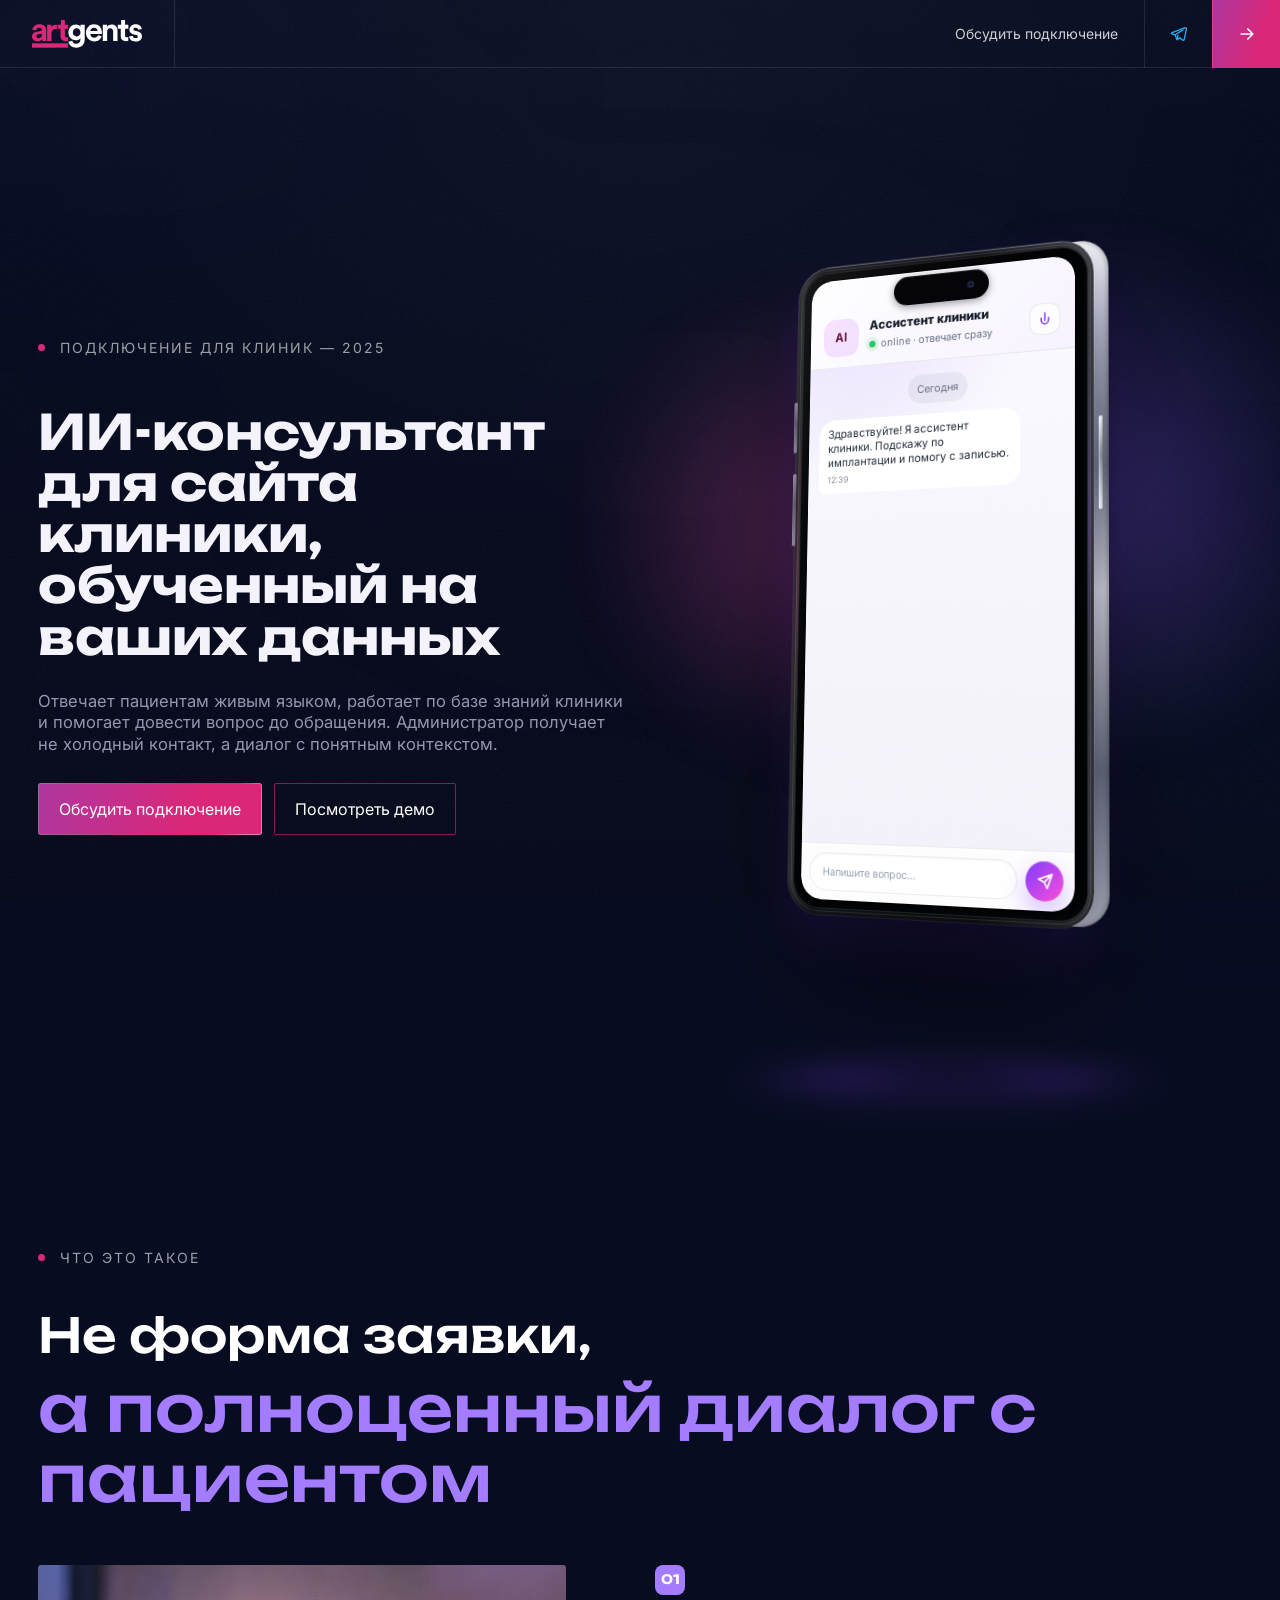
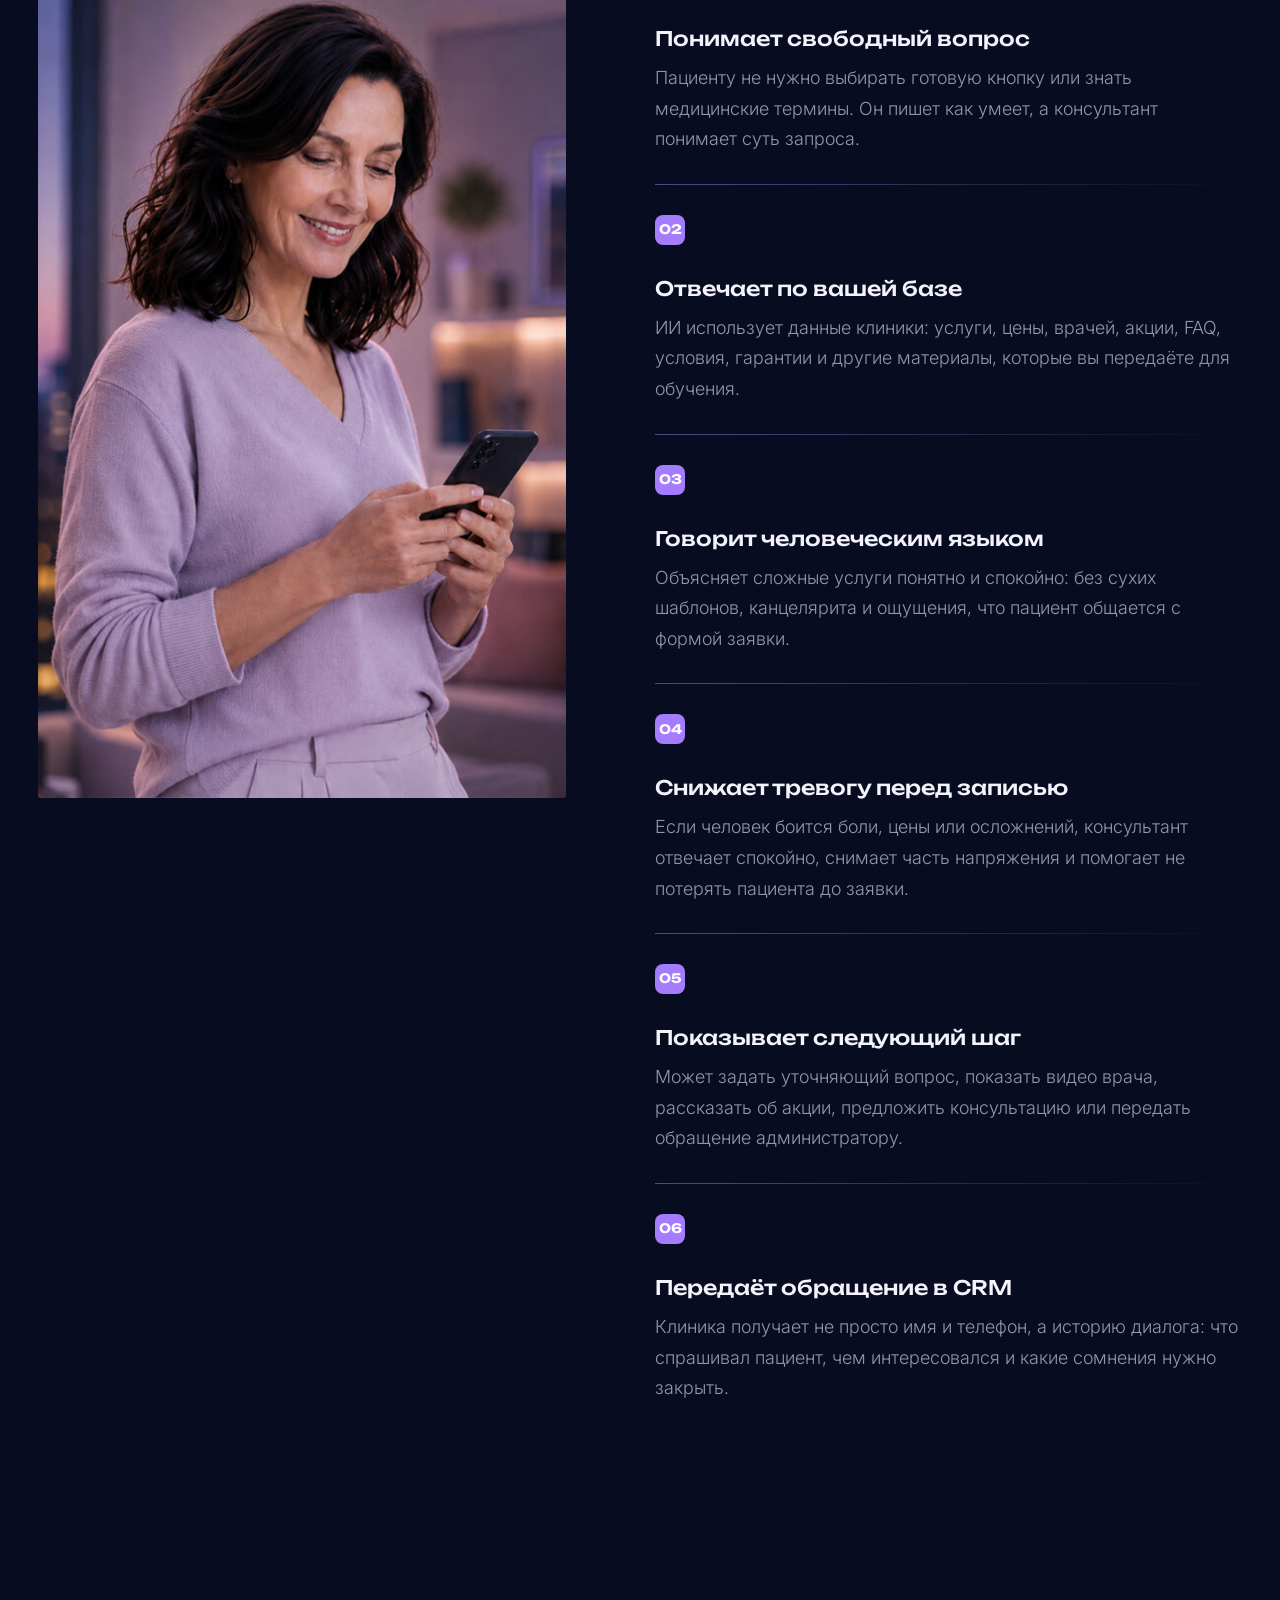
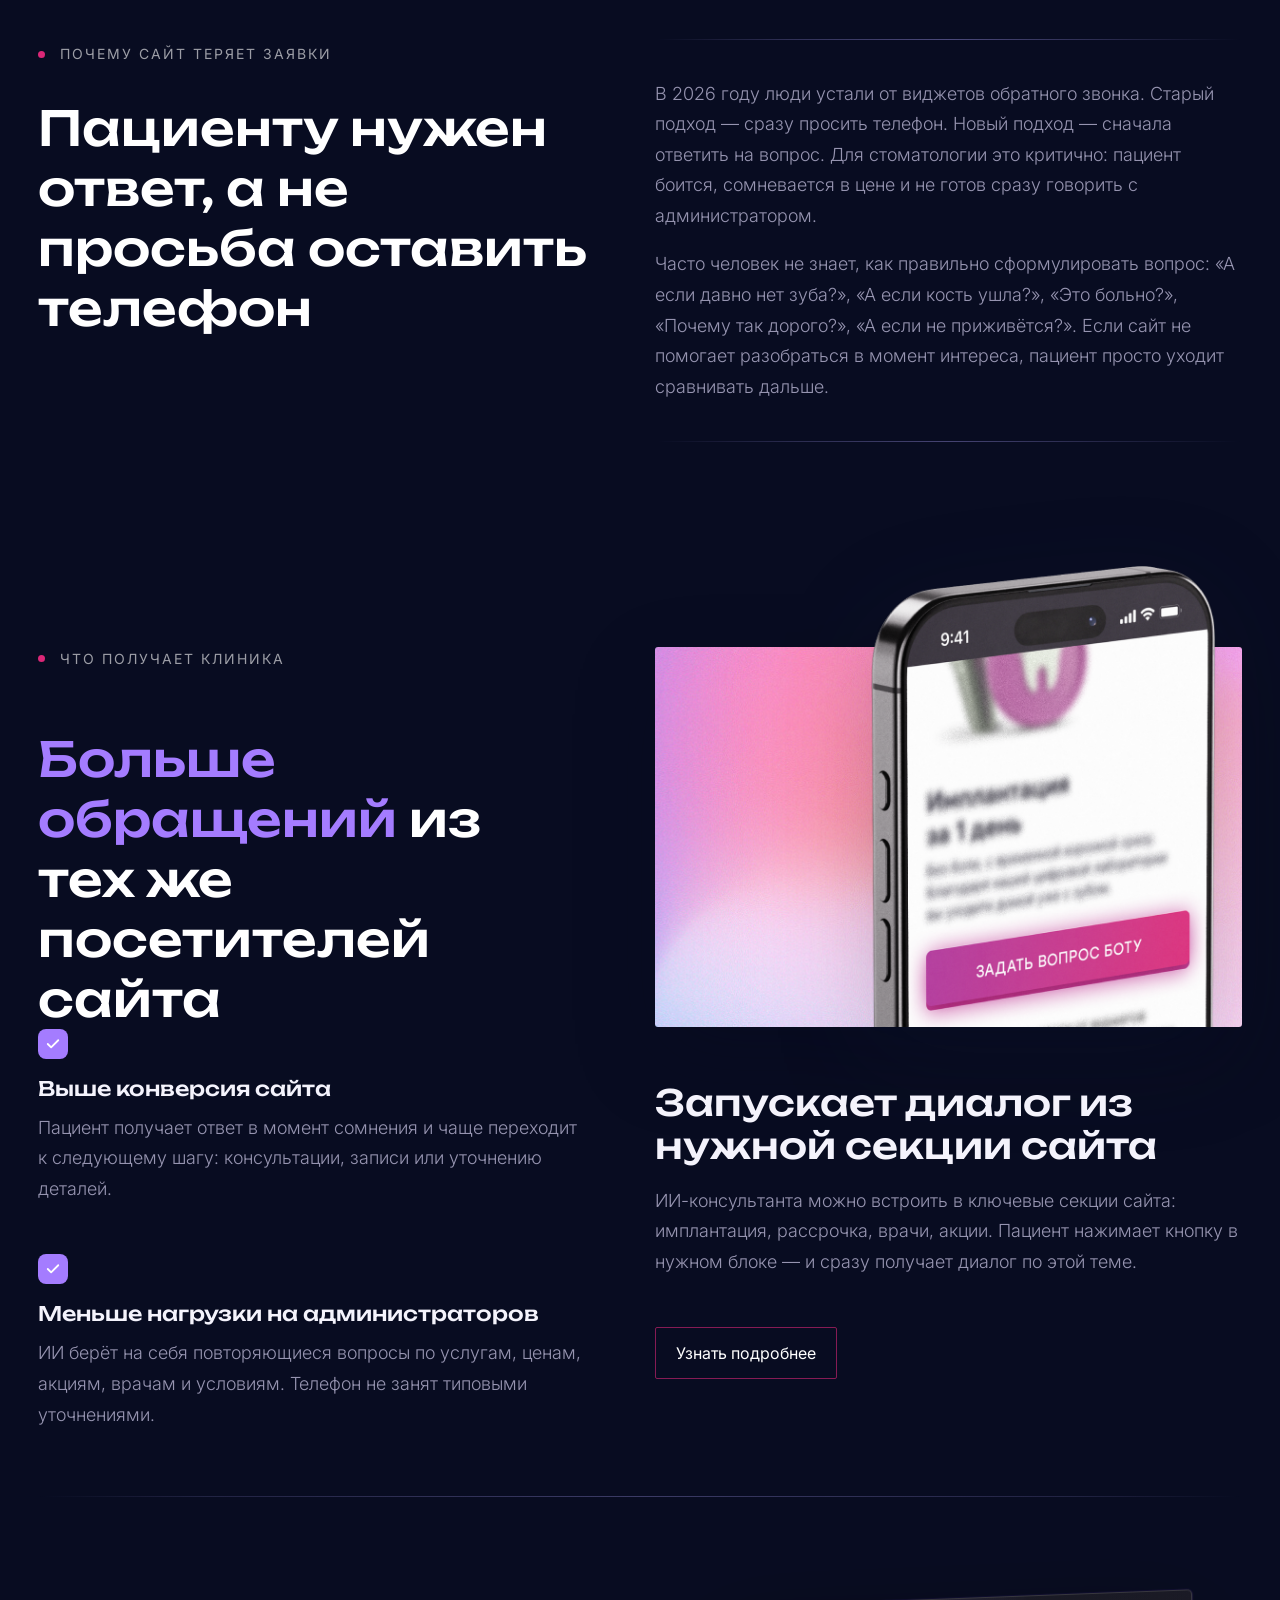
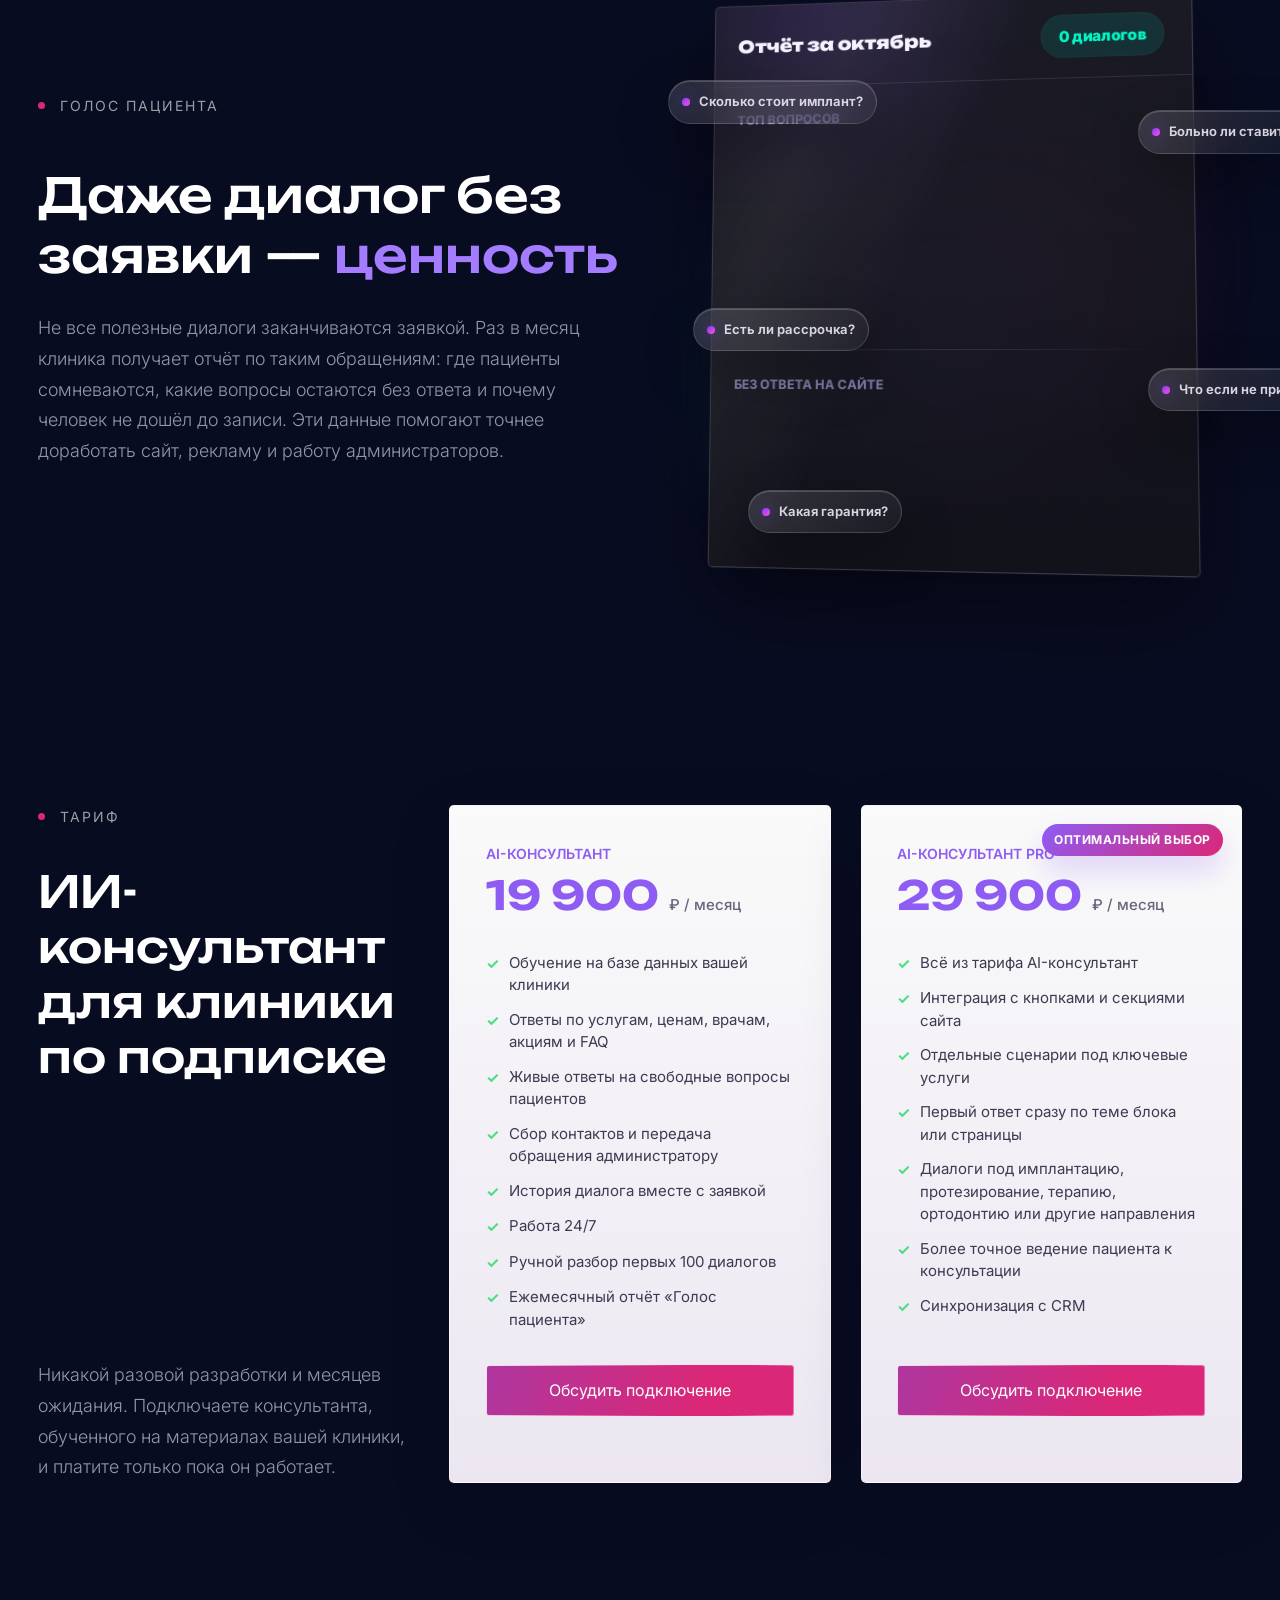
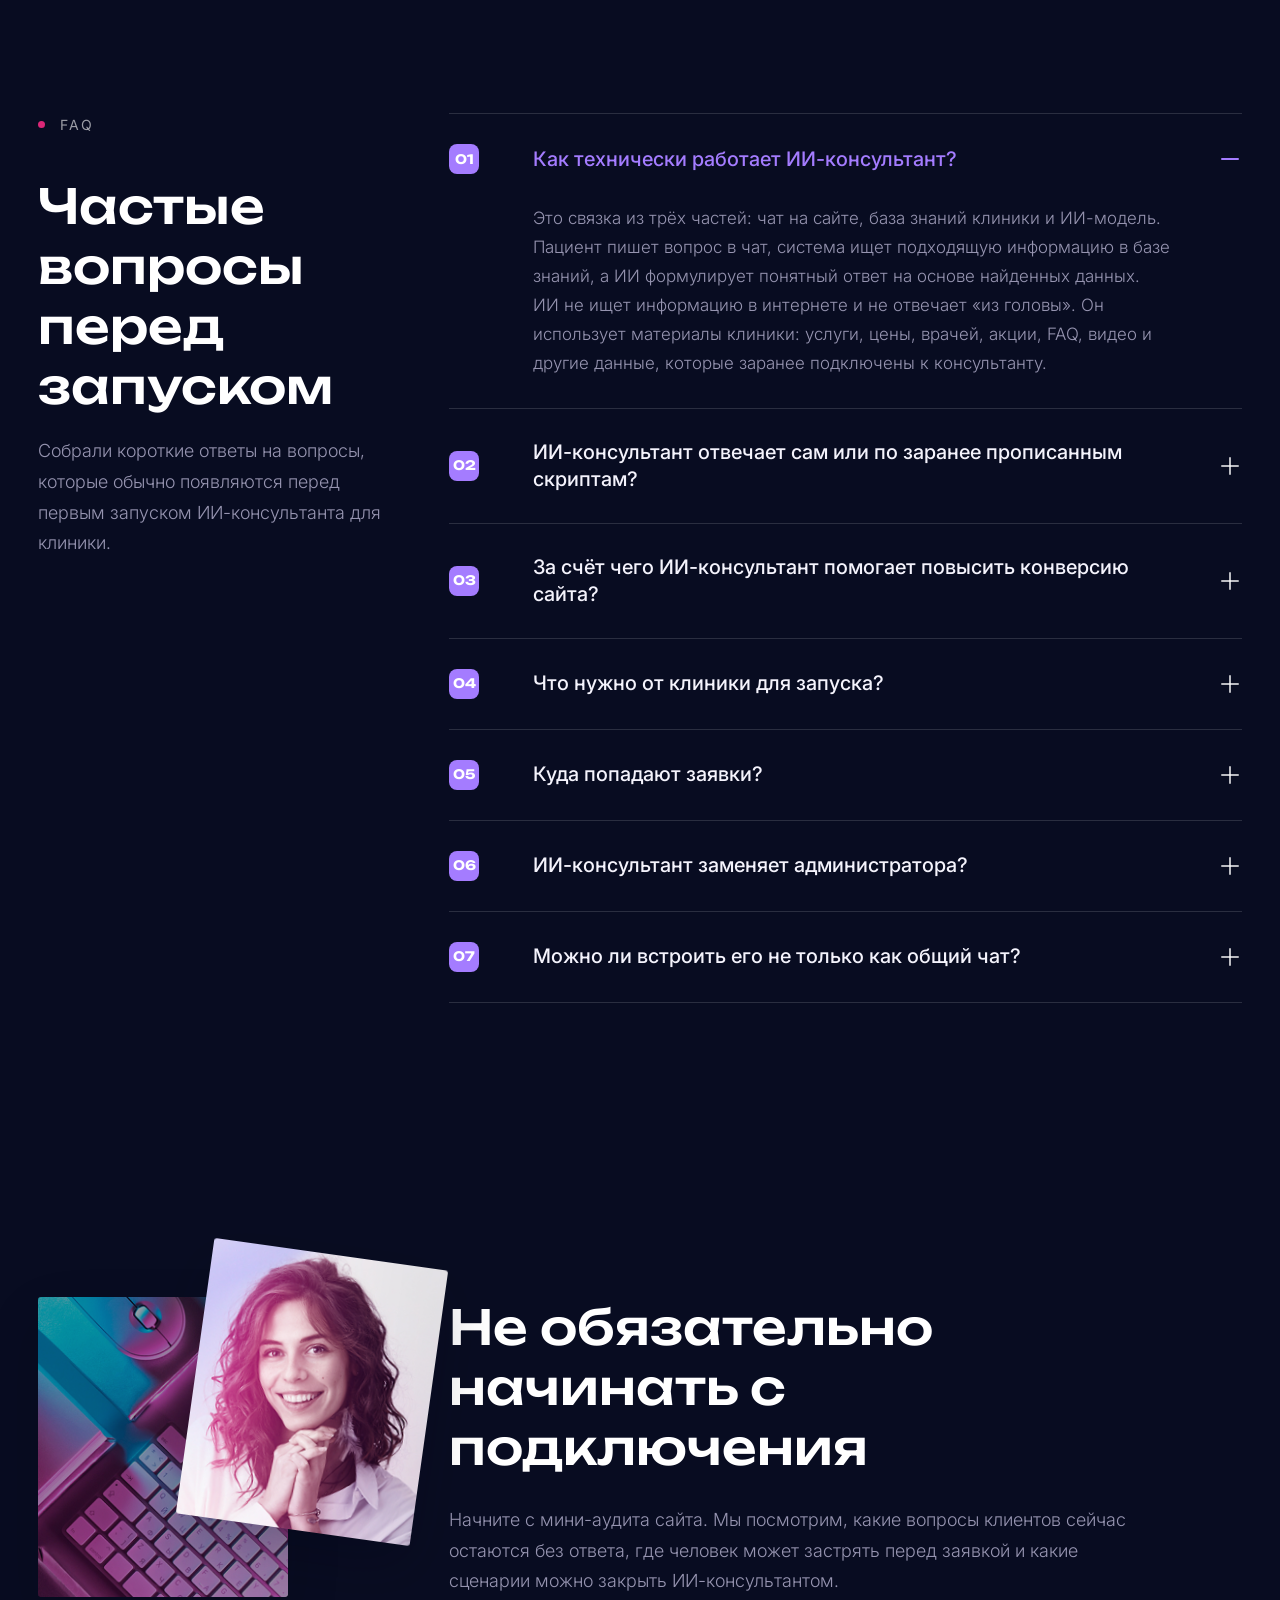
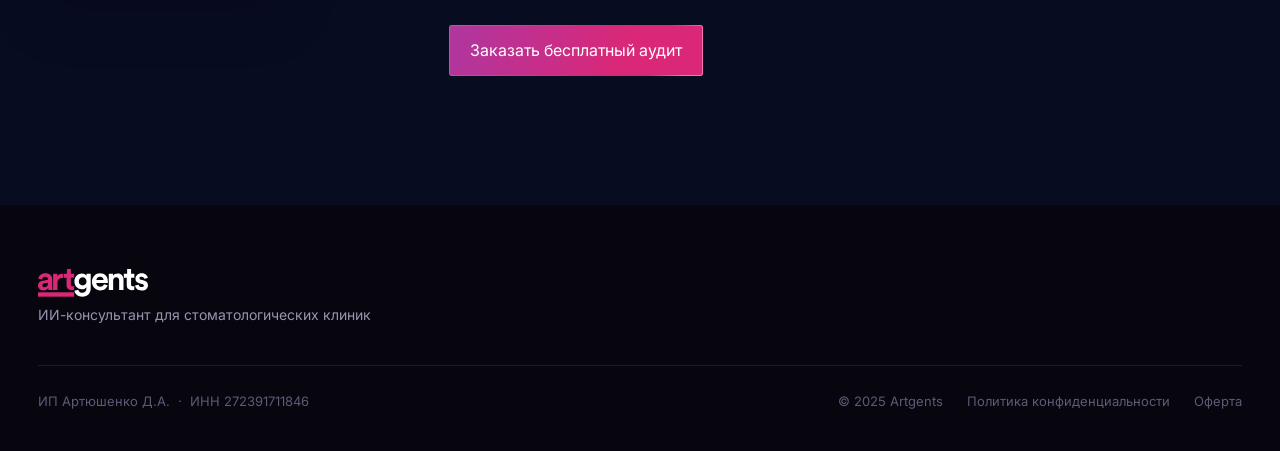
==== commit de75ba00: "14.06 - Переходим к мобилке" ====
--- a/index.html
+++ b/index.html
@@ -17,7 +17,7 @@
     <a href="index.html" class="nav__logo" aria-label="Artgents">
       <img src="assets/artgents-logo-header.svg" alt="Artgents" class="nav__logo-image" />
     </a>
-    <button type="button" class="nav__cta">
+    <button type="button" class="nav__cta" data-open-contact-popup aria-controls="contactPopup">
       <span class="nav__cta-text">Обсудить подключение</span>
       <span class="nav__cta-telegram" aria-hidden="true">
         <svg viewBox="0 0 24 24" fill="none">
@@ -142,7 +142,6 @@
         <div class="what__head">
           <div class="label">Что это такое</div>
           <h2>Не форма заявки,<br><em>а полноценный диалог с пациентом</em></h2>
-          <p class="what__desc">Пациент задаёт вопрос своими словами. ИИ понимает смысл, отвечает по базе клиники и ведёт к следующему шагу: уточнению, материалу, акции или заявке.</p>
         </div>
 
         <div class="what__story">
@@ -271,7 +270,7 @@
             <div class="results-feature__content">
               <h3>Запускает диалог из нужной секции сайта</h3>
               <p>ИИ-консультанта можно встроить в ключевые секции сайта: имплантация, рассрочка, врачи, акции. Пациент нажимает кнопку в нужном блоке — и сразу получает диалог по этой теме.</p>
-              <button type="button" class="btn btn--hero-outline"><span class="btn--hero-outline__text">Узнать подробнее</span></button>
+              <button type="button" class="btn btn--hero-outline" data-open-detail-popup aria-controls="detailPopup"><span class="btn--hero-outline__text">Узнать подробнее</span></button>
             </div>
           </article>
         </div>
@@ -420,7 +419,11 @@
           </div>
 
         </div>
-
+      </div>
+    </section>
+
+    <section class="section section--dark section--faq" id="faq">
+      <div class="shell">
         <div class="pricing-faq">
           <div class="pricing-faq__copy">
             <div class="label">FAQ</div>
@@ -432,49 +435,93 @@
             <details class="pricing-faq__item" open>
               <summary class="pricing-faq__trigger">
                 <span class="pricing-faq__index ui-num-badge">01</span>
-                <span class="pricing-faq__question">Сколько времени занимает запуск?</span>
+                <span class="pricing-faq__question">Как технически работает ИИ-консультант?</span>
                 <span class="pricing-faq__icon" aria-hidden="true"></span>
               </summary>
               <div class="pricing-faq__content">
-                <p>Обычно старт занимает от нескольких дней до пары недель. Срок зависит от того, насколько быстро удаётся собрать материалы клиники, согласовать сценарии и проверить ответы на типовых вопросах пациентов.</p>
+                <p>Это связка из трёх частей: чат на сайте, база знаний клиники и ИИ-модель. Пациент пишет вопрос в чат, система ищет подходящую информацию в базе знаний, а ИИ формулирует понятный ответ на основе найденных данных.</p>
+                <p>ИИ не ищет информацию в интернете и не отвечает «из головы». Он использует материалы клиники: услуги, цены, врачей, акции, FAQ, видео и другие данные, которые заранее подключены к консультанту.</p>
               </div>
             </details>
 
             <details class="pricing-faq__item">
               <summary class="pricing-faq__trigger">
                 <span class="pricing-faq__index ui-num-badge">02</span>
-                <span class="pricing-faq__question">Нужны ли сложные интеграции с сайтом?</span>
+                <span class="pricing-faq__question">ИИ-консультант отвечает сам или по заранее прописанным скриптам?</span>
                 <span class="pricing-faq__icon" aria-hidden="true"></span>
               </summary>
               <div class="pricing-faq__content">
-                <p>Не обязательно. На первом этапе можно запустить консультанта без тяжёлой разработки: подключить базовую логику, проверить сценарии и посмотреть, как пациенты реально пользуются диалогом.</p>
+                <p>Он не ведёт пациента по жёсткому скрипту и не заставляет выбирать только готовые кнопки. Человек может задать вопрос своими словами, а консультант понимает смысл и отвечает по базе знаний клиники.</p>
+                <p>Если в базе нет точной информации, он не должен придумывать ответ. В таком случае консультант предложит уточнить вопрос у администратора или записаться на консультацию.</p>
               </div>
             </details>
 
             <details class="pricing-faq__item">
               <summary class="pricing-faq__trigger">
                 <span class="pricing-faq__index ui-num-badge">03</span>
-                <span class="pricing-faq__question">Кто готовит материалы для базы знаний?</span>
+                <span class="pricing-faq__question">За счёт чего ИИ-консультант помогает повысить конверсию сайта?</span>
                 <span class="pricing-faq__icon" aria-hidden="true"></span>
               </summary>
               <div class="pricing-faq__content">
-                <p>Обычно мы вместе собираем основу из сайта, прайса, описаний услуг, акций, информации о врачах и частых вопросов. Клиника даёт материалы, а мы помогаем превратить их в понятную рабочую структуру.</p>
+                <p>Он не просто отвечает на вопросы, а работает как часть воронки. В консультанта закладываются данные клиники, преимущества, акции, сценарии по ключевым услугам, ответы на возражения, работа со страхами и мягкие переходы к заявке.</p>
+                <p>Поэтому пациент не попадает в шаблонный чат. Он получает ответ по своей ситуации, видит следующий шаг и быстрее доходит до консультации или записи.</p>
               </div>
             </details>
 
             <details class="pricing-faq__item">
               <summary class="pricing-faq__trigger">
                 <span class="pricing-faq__index ui-num-badge">04</span>
-                <span class="pricing-faq__question">Можно ли начать с тестового формата, а потом масштабировать?</span>
+                <span class="pricing-faq__question">Что нужно от клиники для запуска?</span>
                 <span class="pricing-faq__icon" aria-hidden="true"></span>
               </summary>
               <div class="pricing-faq__content">
-                <p>Да. Для этого как раз подходит пилотный запуск: сначала проверяем интерес пациентов, реальные вопросы и качество сценариев, а уже потом расширяем использование консультанта на ключевые разделы сайта.</p>
+                <p>Нужны материалы, по которым консультант будет отвечать: описание услуг, цены, врачи, акции, FAQ, условия, гарантии, ссылки на видео и другие данные.</p>
+                <p>Если часть информации уже есть на сайте, её можно использовать как основу. Остальное собираем и структурируем в базу знаний.</p>
               </div>
             </details>
-          </div>
-        </div>
-
+
+            <details class="pricing-faq__item">
+              <summary class="pricing-faq__trigger">
+                <span class="pricing-faq__index ui-num-badge">05</span>
+                <span class="pricing-faq__question">Куда попадают заявки?</span>
+                <span class="pricing-faq__icon" aria-hidden="true"></span>
+              </summary>
+              <div class="pricing-faq__content">
+                <p>Заявка может передаваться администратору вместе с историей диалога: что спрашивал пациент, чем интересовался и какие сомнения нужно закрыть.</p>
+                <p>Формат передачи зависит от подключения: CRM, почта, мессенджер или другой удобный канал.</p>
+              </div>
+            </details>
+
+            <details class="pricing-faq__item">
+              <summary class="pricing-faq__trigger">
+                <span class="pricing-faq__index ui-num-badge">06</span>
+                <span class="pricing-faq__question">ИИ-консультант заменяет администратора?</span>
+                <span class="pricing-faq__icon" aria-hidden="true"></span>
+              </summary>
+              <div class="pricing-faq__content">
+                <p>Нет. Он закрывает первичные вопросы на сайте, снижает тревогу пациента и помогает довести его до обращения.</p>
+                <p>Администратор подключается уже на следующем этапе, когда есть контакт и понятный контекст диалога.</p>
+              </div>
+            </details>
+
+            <details class="pricing-faq__item">
+              <summary class="pricing-faq__trigger">
+                <span class="pricing-faq__index ui-num-badge">07</span>
+                <span class="pricing-faq__question">Можно ли встроить его не только как общий чат?</span>
+                <span class="pricing-faq__icon" aria-hidden="true"></span>
+              </summary>
+              <div class="pricing-faq__content">
+                <p>Да. Консультанта можно запускать из конкретных секций сайта: имплантация, рассрочка, врачи, акции и другие блоки.</p>
+                <p>Тогда диалог сразу начинается по теме интереса пациента, без лишних уточнений и объяснений с нуля.</p>
+              </div>
+            </details>
+          </div>
+        </div>
+      </div>
+    </section>
+
+    <section class="section section--dark section--cta">
+      <div class="shell">
         <div class="cta-block">
           <div class="cta-block__visual" aria-hidden="true">
             <div class="cta-collage">
@@ -490,11 +537,10 @@
             <h2>Не обязательно начинать с подключения</h2>
             <p>Начните с мини-аудита сайта. Мы посмотрим, какие вопросы клиентов сейчас остаются без ответа, где человек может застрять перед заявкой и какие сценарии можно закрыть ИИ-консультантом.</p>
             <div class="cta-block__actions">
-              <button type="button" class="btn btn--primary"><span class="btn__bg"></span><span class="btn__text">Заказать бесплатный аудит</span></button>
-            </div>
-          </div>
-        </div>
-
+              <button type="button" class="btn btn--primary" data-open-audit-popup aria-controls="auditPopup"><span class="btn__bg"></span><span class="btn__text">Заказать бесплатный аудит</span></button>
+            </div>
+          </div>
+        </div>
       </div>
     </section>
 
@@ -586,6 +632,122 @@
     </div>
   </div>
 
+  <div class="contact-popup" id="auditPopup" aria-hidden="true">
+    <div class="contact-popup__backdrop" data-close-contact-popup></div>
+
+    <div class="contact-popup__dialog" role="dialog" aria-modal="true" aria-labelledby="audit-popup-title">
+      <button class="contact-popup__close" type="button" aria-label="Закрыть" data-close-contact-popup>
+        &times;
+      </button>
+
+      <div class="contact-popup__scroll">
+        <div class="contact-popup__top">
+          <div class="contact-popup__badge">Мини-аудит сайта</div>
+
+          <h2 id="audit-popup-title">Получить мини-аудит сайта</h2>
+
+          <p class="contact-popup__description">
+            Пришлите сайт клиники — мы дадим обратную связь, где пациенты могут теряться
+            до заявки и какие сценарии можно закрыть ИИ-консультантом.
+          </p>
+        </div>
+
+        <form class="contact-popup__form" action="#" method="post">
+          <div class="contact-popup__grid">
+            <label class="contact-popup__field">
+              <span>Имя</span>
+              <input type="text" name="audit_name" placeholder="Например, Анна" required>
+            </label>
+
+            <label class="contact-popup__field">
+              <span>Сайт клиники</span>
+              <input type="url" name="audit_site" placeholder="https://example.ru" required>
+            </label>
+          </div>
+
+          <div class="contact-popup__methods">
+            <div class="contact-popup__methods-title">Удобный способ связи</div>
+
+            <div class="contact-popup__methods-items">
+              <label>
+                <input type="radio" name="audit_contact_method" value="Telegram" checked>
+                <span>Telegram</span>
+              </label>
+
+              <label>
+                <input type="radio" name="audit_contact_method" value="Телефон">
+                <span>Телефон</span>
+              </label>
+
+              <label>
+                <input type="radio" name="audit_contact_method" value="Email">
+                <span>Email</span>
+              </label>
+            </div>
+          </div>
+
+          <label class="contact-popup__field">
+            <span>Контакт</span>
+            <input type="text" name="audit_contact" placeholder="@username, номер телефона или email" required>
+          </label>
+
+          <label class="contact-popup__field">
+            <span>Что хотите понять? <em>— необязательно</em></span>
+            <textarea name="audit_goal" placeholder="Напишите, что именно хотите понять по сайту или воронке."></textarea>
+          </label>
+
+          <label class="contact-popup__policy">
+            <input type="checkbox" name="audit_policy" required>
+            <span>
+              Я согласен(на) с
+              <a href="https://artgents.ru/pricacy.pdf" target="_blank" rel="noopener noreferrer">политикой конфиденциальности</a>
+            </span>
+          </label>
+
+          <button class="btn btn--primary contact-popup__submit" type="submit">
+            <span class="btn__bg"></span>
+            <span class="btn__text">Отправить сайт на разбор</span>
+          </button>
+        </form>
+      </div>
+    </div>
+  </div>
+
+  <div class="contact-popup" id="detailPopup" aria-hidden="true">
+    <div class="contact-popup__backdrop" data-close-contact-popup></div>
+
+    <div class="contact-popup__dialog" role="dialog" aria-modal="true" aria-labelledby="detail-popup-title">
+      <button class="contact-popup__close" type="button" aria-label="Закрыть" data-close-contact-popup>
+        &times;
+      </button>
+
+      <div class="contact-popup__scroll">
+        <div class="contact-popup__top">
+          <div class="contact-popup__badge">Диалог по секции</div>
+
+          <h2 id="detail-popup-title">Диалог сразу по теме секции сайта</h2>
+
+          <div class="contact-popup__richtext">
+            <p>Обычная кнопка «Узнать подробнее» чаще всего ведёт к той же форме: имя, телефон, отправить. Квизы тоже часто работают по старой логике — прогоняют человека по шагам, чтобы в конце снова попросить контакт.</p>
+            <p>ИИ-консультант работает иначе. Кнопка в конкретной секции сайта запускает диалог уже с нужным контекстом. Если пациент нажал кнопку в блоке про имплантацию, рассрочку или врачей, консультант сразу начинает разговор по этой теме: уточняет ситуацию, отвечает на вопросы, показывает нужный материал и ведёт к консультации.</p>
+            <p>Это не просто сбор заявки, а вовлечение пациента в воронку прямо с того места, где у него возник интерес. Человеку не нужно начинать с нуля, а клиника получает более тёплое обращение с понятным контекстом.</p>
+          </div>
+        </div>
+
+        <div class="contact-popup__summary">
+          <div class="contact-popup__summary-title">Коротко</div>
+          <ul class="contact-popup__checklist">
+            <li>Сильнее обычной формы «узнать подробнее»</li>
+            <li>Не общий чат, а диалог по теме блока</li>
+            <li>Пациент сразу попадает в нужный сценарий</li>
+            <li>Консультант вовлекает в разговор, а не просто просит телефон</li>
+            <li>Обращение передаётся с контекстом</li>
+          </ul>
+        </div>
+      </div>
+    </div>
+  </div>
+
   <footer class="footer">
     <div class="shell">
 
--- a/styles.css
+++ b/styles.css
@@ -509,8 +509,8 @@
 .contact-popup h2 {
   margin: 0 0 12px;
   font-family: var(--font-head);
-  font-size: clamp(30px, 5vw, 44px);
-  font-weight: 700;
+  font-size: 30px;
+  font-weight: 500;
   line-height: 1;
   letter-spacing: -0.045em;
   color: #ffffff;
@@ -524,9 +524,67 @@
   line-height: 1.65;
 }
 
+.contact-popup__richtext {
+  display: grid;
+  gap: 16px;
+}
+
+.contact-popup__richtext p {
+  margin: 0;
+  color: rgba(255, 255, 255, 0.64);
+  font-size: 16px;
+  line-height: 1.7;
+}
+
 .contact-popup__form {
   display: grid;
   gap: 16px;
+}
+
+.contact-popup__summary {
+  display: grid;
+  gap: 16px;
+  margin-top: 4px;
+}
+
+.contact-popup__summary-title {
+  color: rgba(255, 255, 255, 0.84);
+  font-size: 14px;
+  font-weight: 700;
+}
+
+.contact-popup__checklist {
+  list-style: none;
+  display: grid;
+  gap: 12px;
+  margin: 0;
+  padding: 0;
+}
+
+.contact-popup__checklist li {
+  display: flex;
+  align-items: flex-start;
+  gap: 12px;
+  color: rgba(255, 255, 255, 0.78);
+  font-size: 15px;
+  line-height: 1.55;
+}
+
+.contact-popup__checklist li::before {
+  content: "✓";
+  width: 18px;
+  height: 18px;
+  flex: 0 0 18px;
+  display: inline-flex;
+  align-items: center;
+  justify-content: center;
+  margin-top: 2px;
+  border-radius: 6px;
+  background: linear-gradient(135deg, rgba(219, 39, 119, 0.95), rgba(244, 114, 182, 0.95));
+  color: #ffffff;
+  font-size: 12px;
+  font-weight: 700;
+  box-shadow: 0 10px 22px rgba(219, 39, 119, 0.2);
 }
 
 .contact-popup__grid {
@@ -1508,14 +1566,14 @@
 }
 
 .pricing__copy h2 {
-  font-size: 40px;
+  font-size: 44px;
   color: var(--heading-on-dark);
   margin-top: 16px;
 }
 
 .pricing__copy h2 span {
   display: block;
-  color: var(--heading-em-on-dark);
+  color: var(--heading-on-dark);
 }
 
 .pricing__desc {
@@ -1691,12 +1749,16 @@
 }
 
 .pricing-faq {
-  margin-top: clamp(56px, 6vw, 92px);
-  padding-block: clamp(28px, 3vw, 44px);
+  margin-top: 0;
+  padding-block: 0;
   display: grid;
   grid-template-columns: repeat(12, minmax(0, 1fr));
   gap: var(--gap);
   align-items: start;
+}
+
+.section--faq {
+  padding-block: clamp(108px, 10vw, 164px);
 }
 
 .pricing-faq__copy {
@@ -1749,7 +1811,7 @@
 
 .pricing-faq__question {
   color: var(--text);
-  font-size: 24px;
+  font-size: 20px;
   line-height: 1.35;
   font-weight: 500;
   transition: color 0.22s ease;
@@ -1854,7 +1916,7 @@
 
 /* ── CTA BLOCK ──────────────────────────────────────────── */
 .cta-block {
-  margin-top: clamp(48px, 6vw, 96px);
+  margin-top: 0;
   display: grid;
   grid-template-columns: repeat(12, minmax(0, 1fr));
   gap: var(--gap);
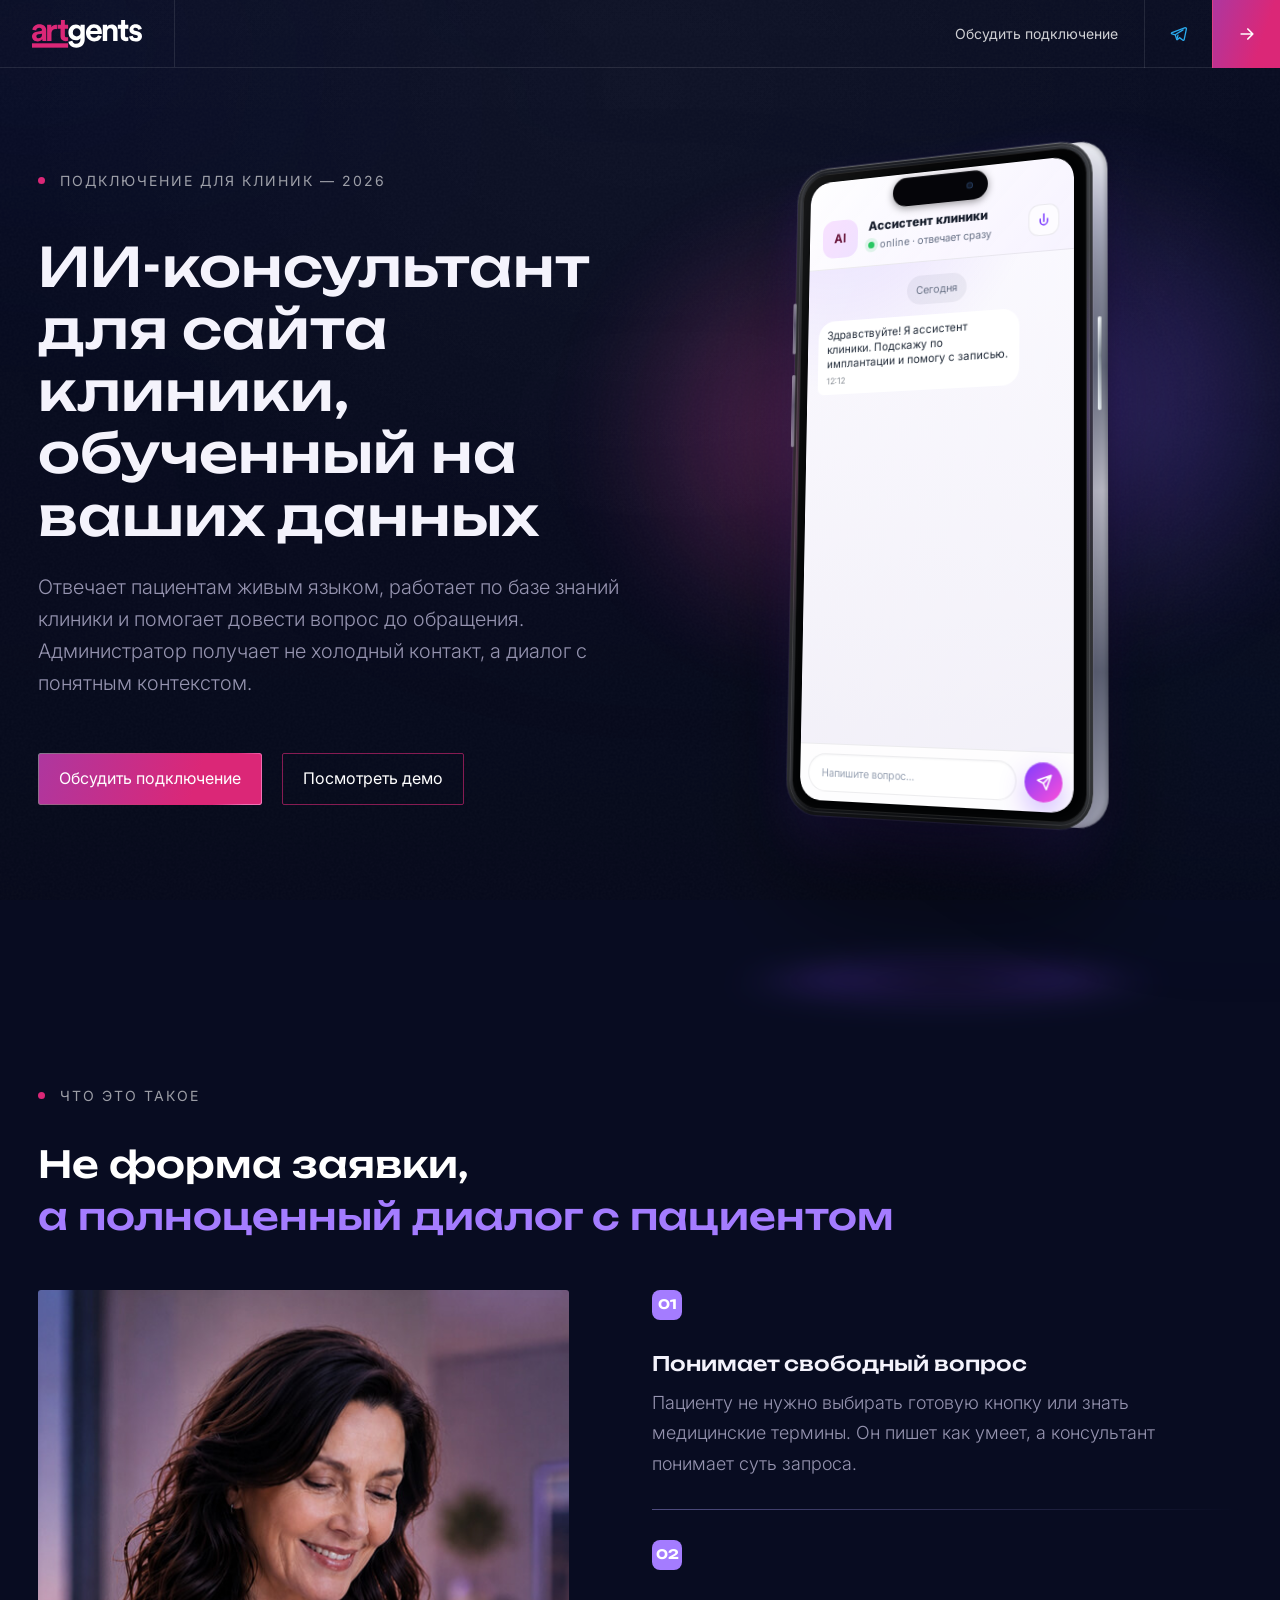
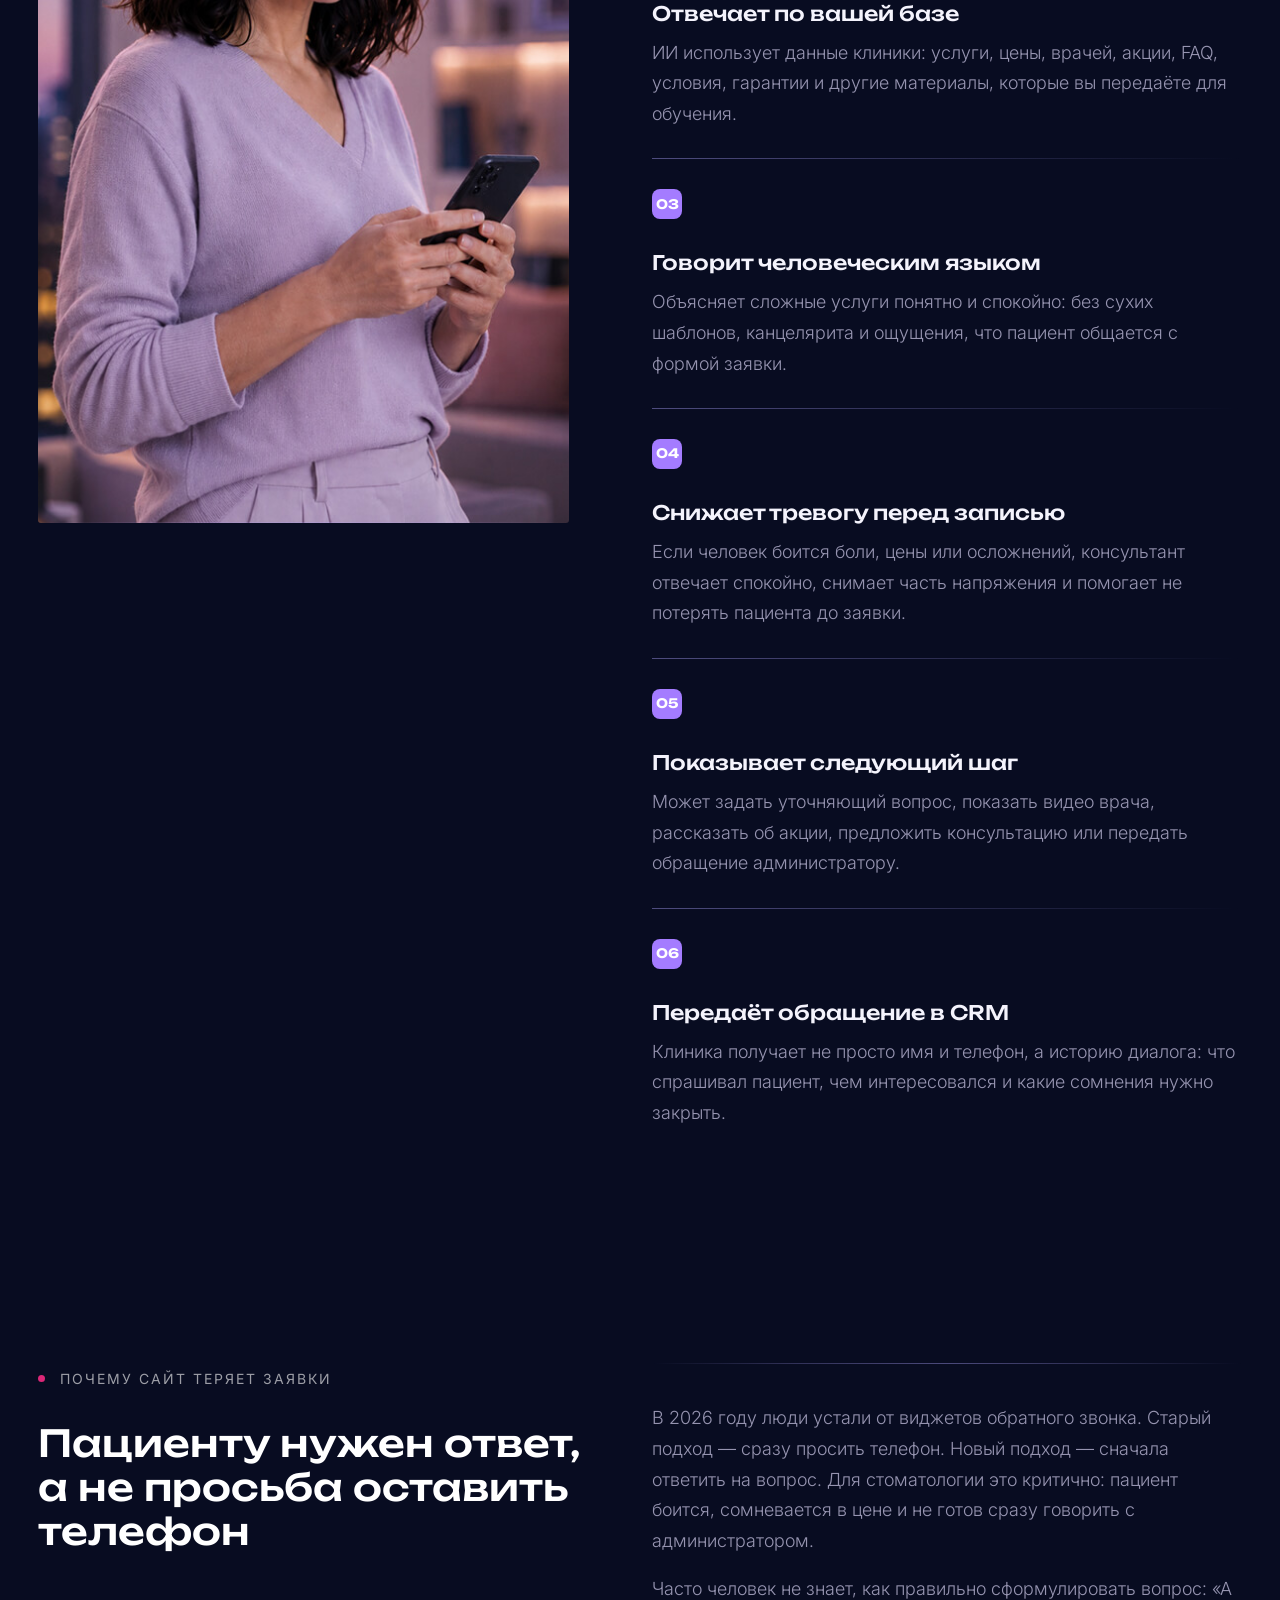
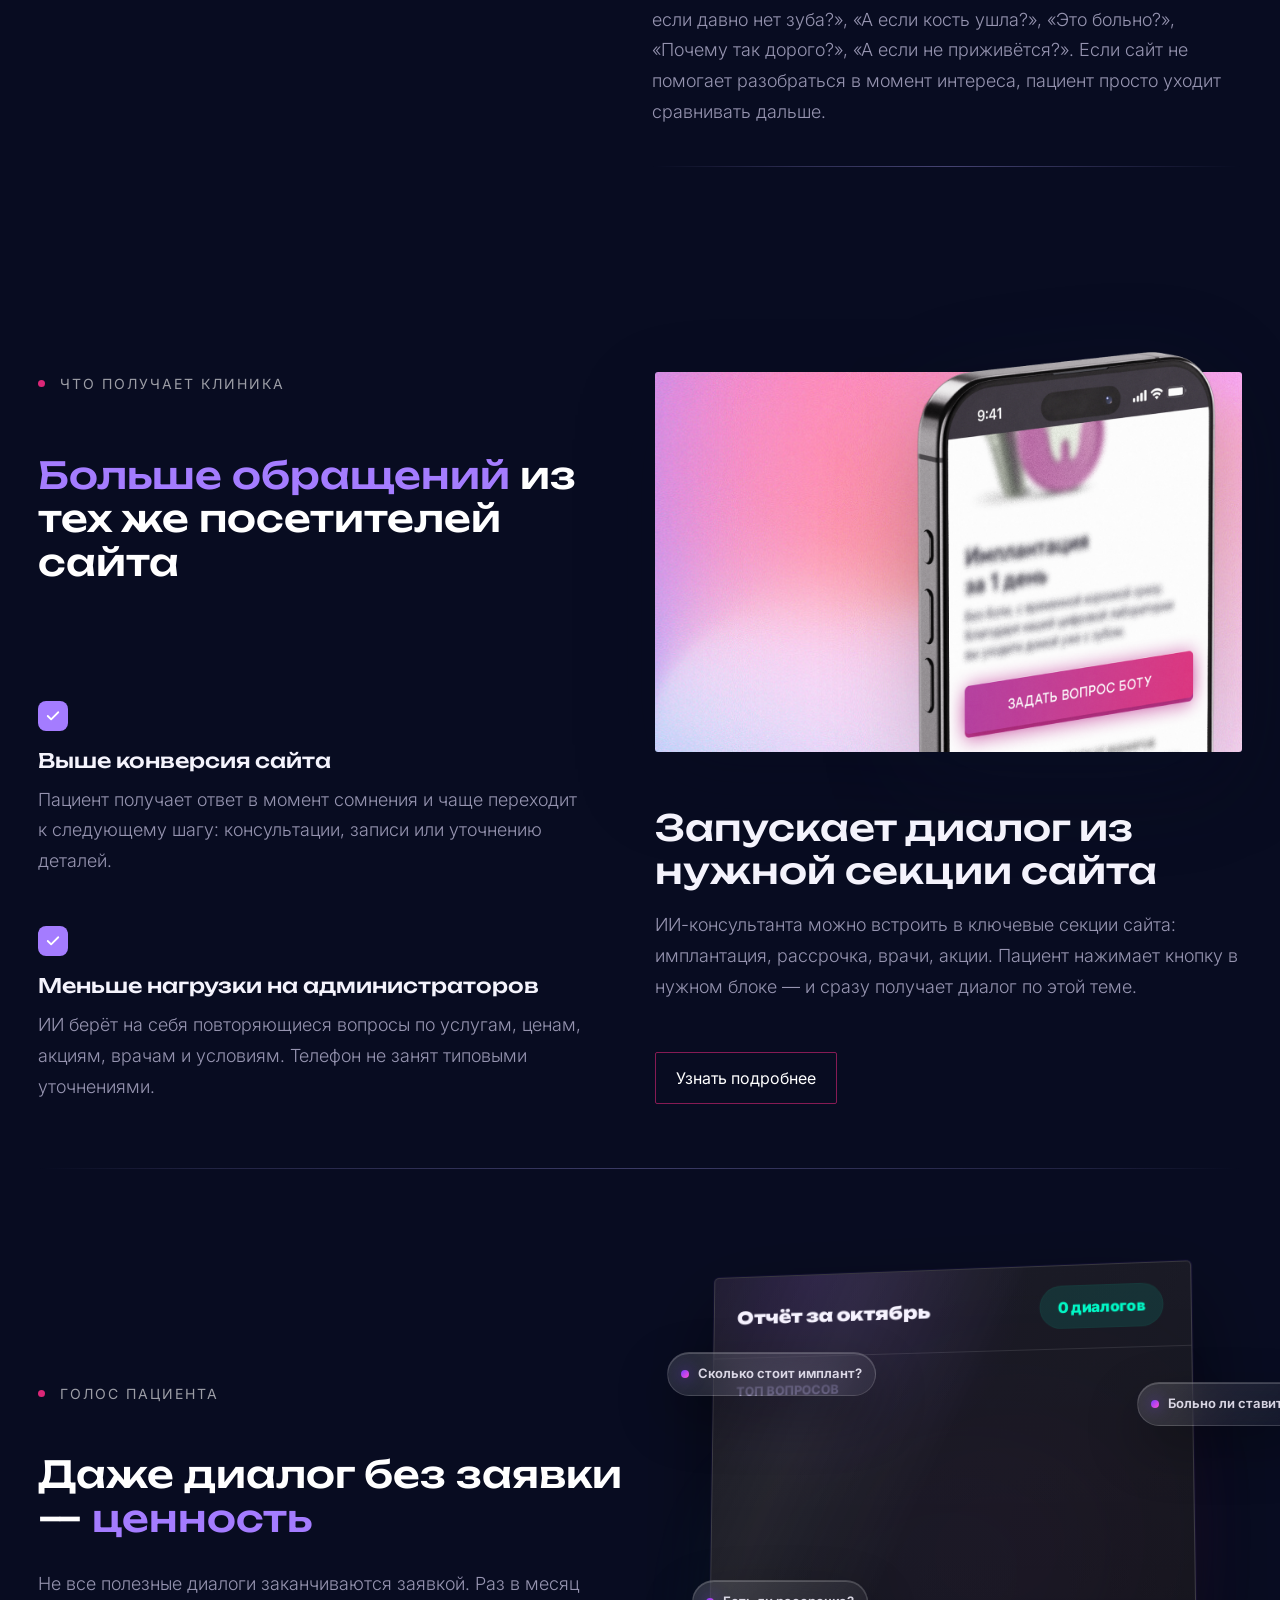
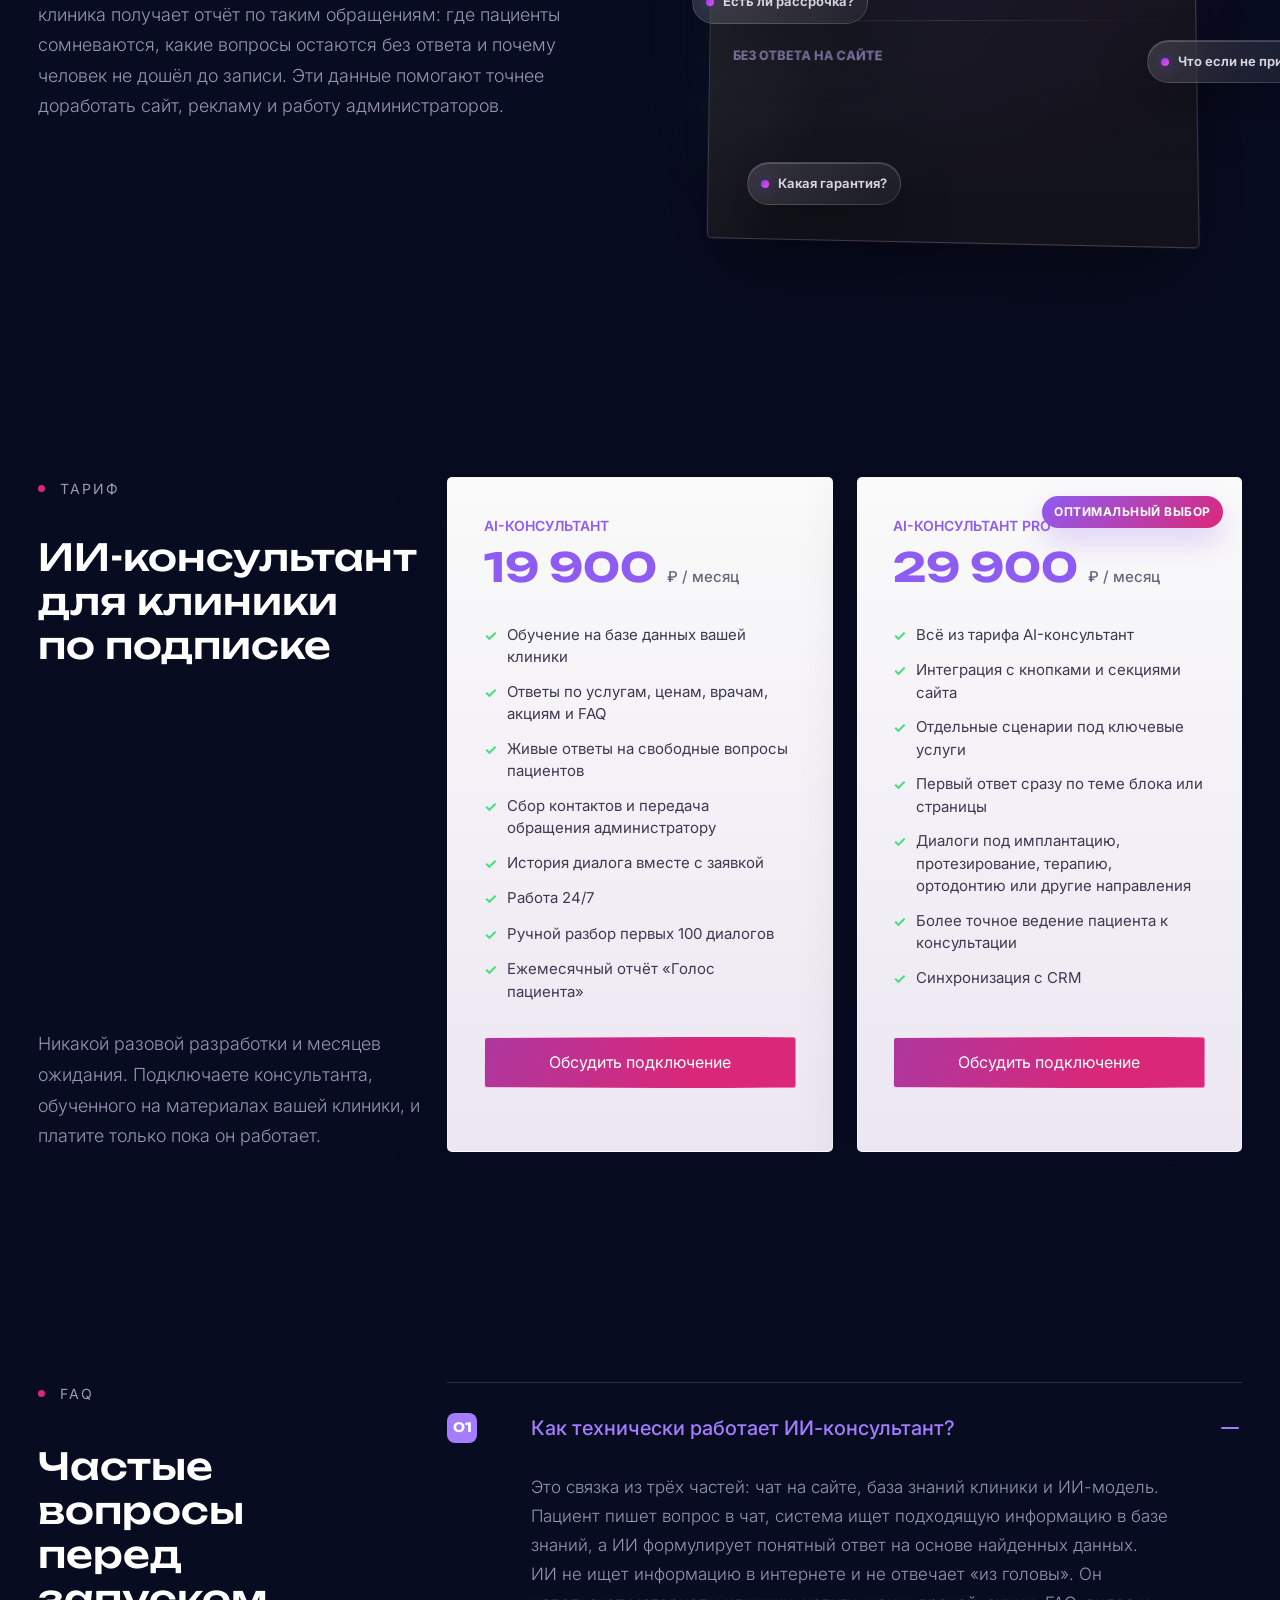
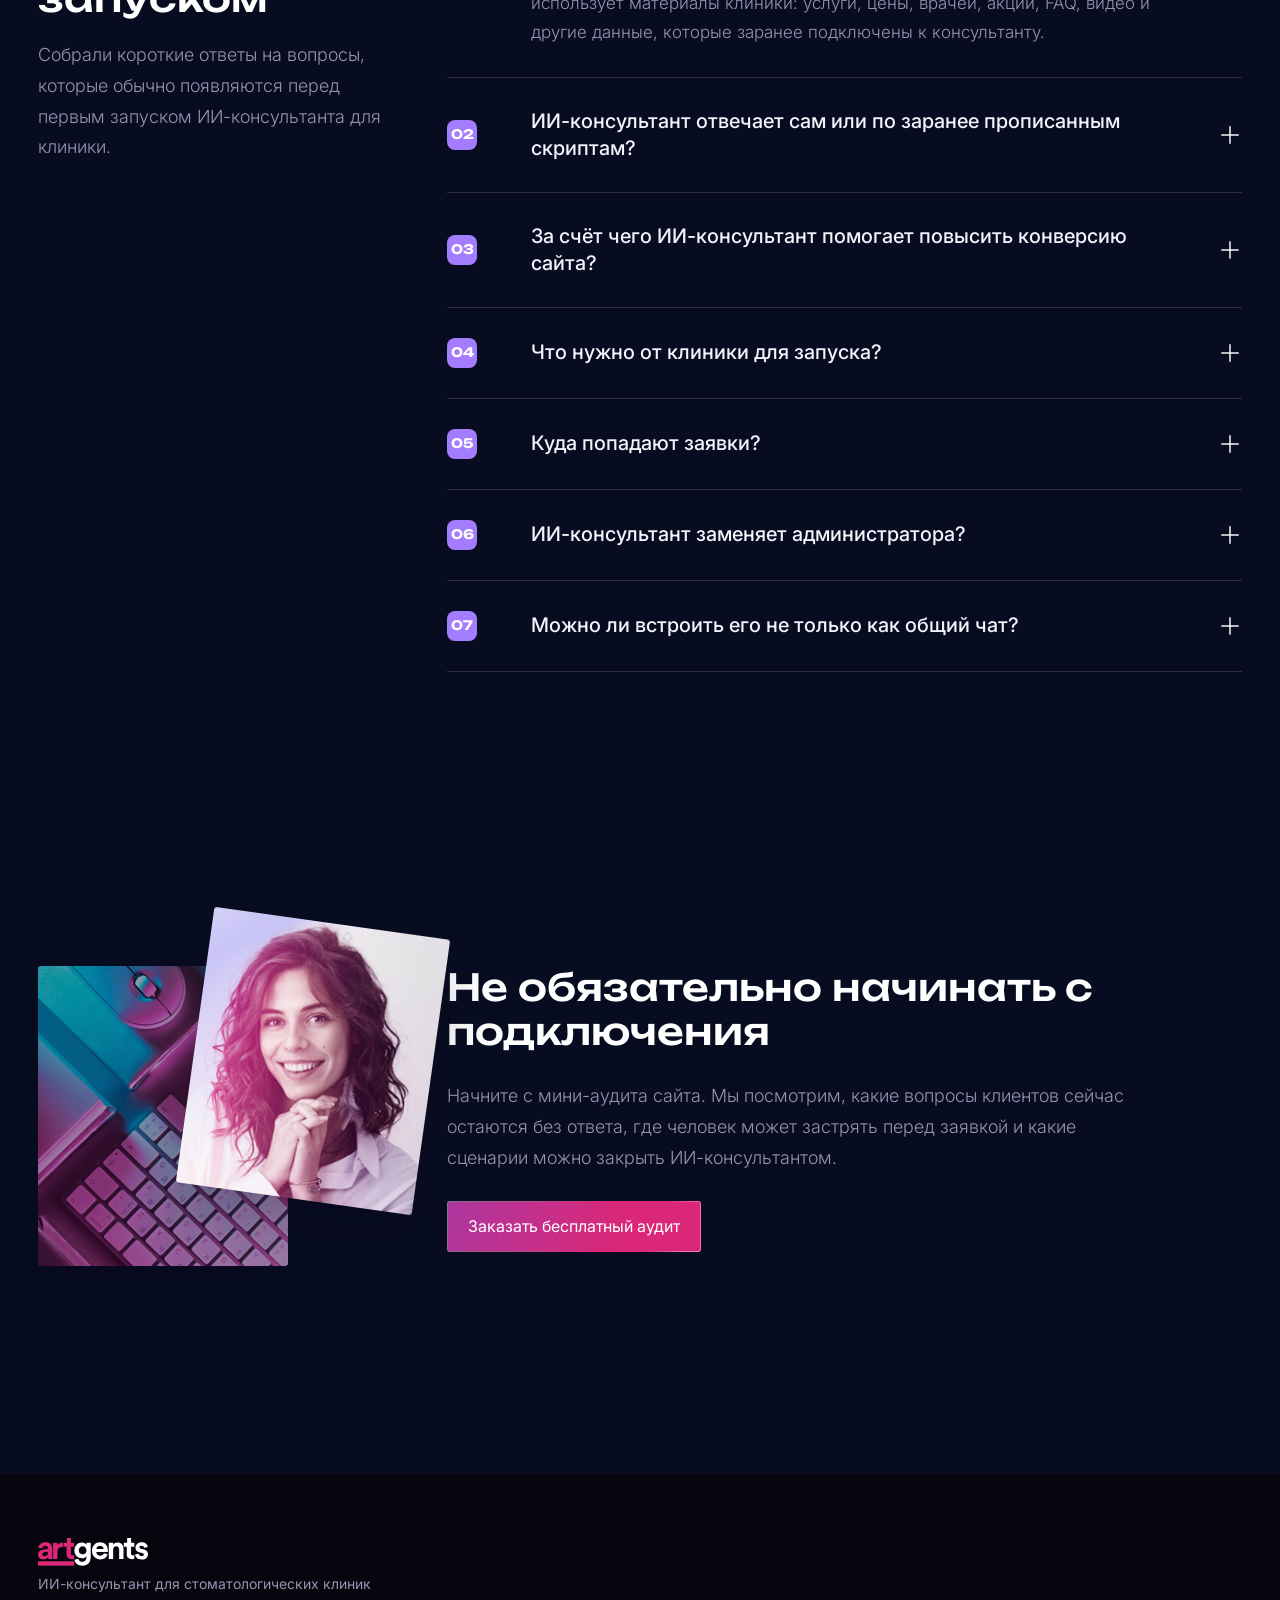
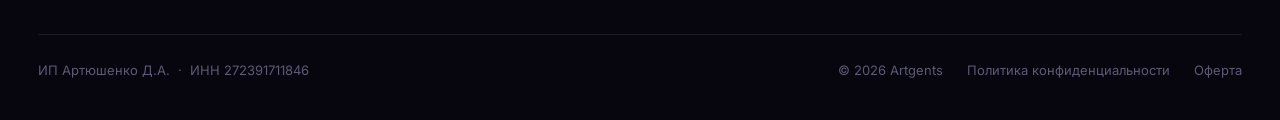
==== commit 1a3240c4: "15.06 - Переходим к СЕО" ====
--- a/index.html
+++ b/index.html
@@ -10,8 +10,21 @@
   <link rel="stylesheet" href="styles.css" />
   <link rel="stylesheet" href="animations/phone-hero.css" />
   <link rel="stylesheet" href="animations/report-analytics.css" />
+  <!-- Yandex.Metrika counter -->
+  <script type="text/javascript">
+      (function(m,e,t,r,i,k,a){
+          m[i]=m[i]||function(){(m[i].a=m[i].a||[]).push(arguments)};
+          m[i].l=1*new Date();
+          for (var j = 0; j < document.scripts.length; j++) {if (document.scripts[j].src === r) { return; }}
+          k=e.createElement(t),a=e.getElementsByTagName(t)[0],k.async=1,k.src=r,a.parentNode.insertBefore(k,a)
+      })(window, document,'script','https://mc.yandex.ru/metrika/tag.js?id=109873039', 'ym');
+
+      ym(109873039, 'init', {ssr:true, webvisor:true, clickmap:true, ecommerce:"dataLayer", referrer: document.referrer, url: location.href, accurateTrackBounce:true, trackLinks:true});
+  </script>
+  <!-- /Yandex.Metrika counter -->
 </head>
 <body>
+  <noscript><div><img src="https://mc.yandex.ru/watch/109873039" style="position:absolute; left:-9999px;" alt="" /></div></noscript>
 
   <nav class="nav">
     <a href="index.html" class="nav__logo" aria-label="Artgents">
@@ -42,7 +55,7 @@
 
           <!-- Left: copy -->
           <div class="hero__left">
-            <div class="label">Подключение для клиник — 2025</div>
+            <div class="label">Подключение для клиник — 2026</div>
             <h1 class="hero__title">ИИ-консультант для сайта клиники, обученный на ваших данных</h1>
             <p class="hero__sub">Отвечает пациентам живым языком, работает по базе знаний клиники и помогает довести вопрос до обращения. Администратор получает не холодный контакт, а диалог с понятным контекстом.</p>
             <div class="hero__actions">
@@ -566,7 +579,8 @@
           </p>
         </div>
 
-        <form class="contact-popup__form" action="#" method="post">
+        <form class="contact-popup__form" action="send.php" method="post" accept-charset="UTF-8">
+          <input type="hidden" name="form_type" value="contactPopup">
           <div class="contact-popup__grid">
             <label class="contact-popup__field">
               <span>Имя</span>
@@ -616,7 +630,7 @@
           </label>
 
           <label class="contact-popup__policy">
-            <input type="checkbox" name="policy" required>
+            <input type="checkbox" name="policy" required checked>
             <span>
               Я согласен(на) с
               <a href="https://artgents.ru/pricacy.pdf" target="_blank" rel="noopener noreferrer">политикой конфиденциальности</a>
@@ -652,7 +666,8 @@
           </p>
         </div>
 
-        <form class="contact-popup__form" action="#" method="post">
+        <form class="contact-popup__form" action="send.php" method="post" accept-charset="UTF-8">
+          <input type="hidden" name="form_type" value="auditPopup">
           <div class="contact-popup__grid">
             <label class="contact-popup__field">
               <span>Имя</span>
@@ -697,7 +712,7 @@
           </label>
 
           <label class="contact-popup__policy">
-            <input type="checkbox" name="audit_policy" required>
+            <input type="checkbox" name="audit_policy" required checked>
             <span>
               Я согласен(на) с
               <a href="https://artgents.ru/pricacy.pdf" target="_blank" rel="noopener noreferrer">политикой конфиденциальности</a>
@@ -763,7 +778,7 @@
       <div class="footer__bottom">
         <p class="footer__legal">ИП Артюшенко Д.А. &nbsp;·&nbsp; ИНН 272391711846</p>
         <div class="footer__bottom-right">
-          <p class="footer__copy">© 2025 Artgents</p>
+          <p class="footer__copy">© 2026 Artgents</p>
           <a href="#" class="footer__link footer__link--small">Политика конфиденциальности</a>
           <a href="#" class="footer__link footer__link--small">Оферта</a>
         </div>
@@ -775,5 +790,6 @@
   <script src="script.js"></script>
   <script src="animations/phone-hero.js"></script>
   <script src="animations/report-analytics.js"></script>
+  <script src="https://demo.bot.artgents.ru/static/widget/embed.js" defer></script>
 </body>
 </html>
--- a/styles.css
+++ b/styles.css
@@ -48,6 +48,8 @@
   /* Layout */
   --container: min(1440px, calc(100vw - clamp(32px, 6vw, 120px)));
   --gap:       30px;
+  --hero-title-size: clamp(36px, 3.8vw, 64px);
+  --section-title-size: clamp(36px, 3vw, 48px);
 
   /* Radii */
   --r-xl: 32px;
@@ -160,9 +162,9 @@
 
 h1 { font-size: clamp(48px, 5.5vw, 100px); }
 h2 {
-  font-size: 48px;
+  font-size: var(--section-title-size);
   font-weight: 500;
-  line-height: 1.25;
+  line-height: 1.18;
 }
 h3 {
   font-size: 20px;
@@ -726,40 +728,135 @@
   margin-top: 4px;
 }
 
+.contact-popup__submit[disabled] {
+  cursor: wait;
+  opacity: 0.72;
+}
+
 .contact-popup__submit .btn__text {
   width: 100%;
   justify-content: center;
   padding-inline: 22px;
 }
 
-@media (max-width: 640px) {
-  .contact-popup {
-    padding: 12px;
-  }
-
-  .contact-popup__dialog {
-    max-height: 94vh;
-    border-radius: 22px;
-  }
-
-  .contact-popup__scroll {
-    max-height: 94vh;
-    padding: 26px 20px;
-  }
-
-  .contact-popup__grid,
-  .contact-popup__methods-items {
-    grid-template-columns: 1fr;
-  }
-
-  .contact-popup__top {
-    padding-right: 38px;
-  }
-
-  .contact-popup__close {
-    top: 14px;
-    right: 14px;
-  }
+.contact-popup__status {
+  margin: 14px 0 0;
+  padding: 12px 14px;
+  border: 1px solid rgba(255, 255, 255, 0.12);
+  border-radius: 16px;
+  background: rgba(255, 255, 255, 0.05);
+  font-size: 0.95rem;
+  line-height: 1.45;
+}
+
+.contact-popup__status[data-state="success"] {
+  border-color: rgba(61, 220, 151, 0.45);
+  color: #c9ffe4;
+}
+
+.contact-popup__status[data-state="info"] {
+  border-color: rgba(246, 196, 92, 0.35);
+  color: #ffe8b0;
+}
+
+.contact-popup__status[data-state="error"] {
+  border-color: rgba(255, 126, 126, 0.45);
+  color: #ffd0d0;
+}
+
+.thanks-page {
+  min-height: 100vh;
+}
+
+.thanks-page .nav {
+  position: fixed;
+}
+
+.thanks-main {
+  min-height: 100vh;
+  display: flex;
+  align-items: center;
+  padding: 130px 0 72px;
+}
+
+.thanks-layout {
+  display: block;
+  max-width: 760px;
+  margin: 0 auto;
+}
+
+.thanks-card {
+  position: relative;
+  overflow: hidden;
+  border: 1px solid rgba(255, 255, 255, 0.08);
+  border-radius: 28px;
+  background:
+    linear-gradient(180deg, rgba(255, 255, 255, 0.045), rgba(255, 255, 255, 0.02)),
+    rgba(12, 16, 36, 0.92);
+  box-shadow:
+    0 30px 100px rgba(0, 0, 0, 0.35),
+    inset 0 1px 0 rgba(255, 255, 255, 0.04);
+}
+
+.thanks-card {
+  padding: 42px;
+}
+
+.thanks-card__glow {
+  position: absolute;
+  top: -90px;
+  right: -40px;
+  width: 240px;
+  height: 240px;
+  border-radius: 50%;
+  background: radial-gradient(circle, rgba(164, 124, 255, 0.38) 0%, rgba(164, 124, 255, 0.07) 42%, transparent 72%);
+  filter: blur(10px);
+  pointer-events: none;
+}
+
+.thanks-badge,
+.thanks-side__label {
+  display: inline-flex;
+  align-items: center;
+  gap: 10px;
+  margin-bottom: 18px;
+  color: rgba(255, 255, 255, 0.64);
+  font-size: 13px;
+  font-weight: 500;
+  letter-spacing: 0.12em;
+  text-transform: uppercase;
+}
+
+.thanks-badge::before,
+.thanks-side__label::before {
+  content: '';
+  width: 8px;
+  height: 8px;
+  border-radius: 999px;
+  background: linear-gradient(135deg, #00f8c6, #7b6ef6);
+  box-shadow: 0 0 22px rgba(123, 110, 246, 0.55);
+}
+
+.thanks-title {
+  max-width: 11ch;
+  margin-bottom: 18px;
+  font-size: clamp(36px, 4vw, 62px);
+  line-height: 1.08;
+}
+
+.thanks-text {
+  max-width: 620px;
+  color: rgba(244, 243, 252, 0.78);
+  font-size: 18px;
+  line-height: 1.7;
+}
+
+.thanks-actions {
+  margin-top: 28px;
+}
+
+.thanks-actions .btn {
+  width: auto;
 }
 
 /* ── NAV ────────────────────────────────────────────────── */
@@ -983,53 +1080,31 @@
 }
 
 .hero__title {
-  font-size: clamp(36px, 3.8vw, 64px);
-  font-weight: 700;
-  line-height: 1.05;
+  font-size: 54px;
+  font-weight: 500;
+  line-height: 1.15;
   color: var(--text);
 }
 
 .hero__sub {
   font-family: var(--font-body);
   font-size: clamp(16px, 1.3vw, 22px);
-  font-weight: 400;
-  line-height: 1.3;
+  font-weight: 300;
+  line-height: 1.6;
   color: var(--muted);
 }
 
 .hero__actions {
   display: flex;
-  gap: 12px;
+  gap: 20px;
   flex-wrap: wrap;
+  margin-top: 30px;
 }
 
 .hero__right {
   display: grid;
   place-items: center;
   overflow: visible;
-}
-
-@media (max-width: 1120px) {
-  .hero {
-    min-height: auto;
-  }
-
-  .hero > .shell {
-    min-height: auto;
-    padding-top: calc(68px + clamp(24px, 4vw, 36px));
-    padding-bottom: clamp(40px, 7vw, 72px);
-  }
-
-  .hero__grid {
-    grid-template-columns: 1fr;
-    gap: clamp(28px, 5vw, 48px);
-  }
-
-  .hero__left {
-    align-items: center;
-    text-align: center;
-  }
-
 }
 
 /* ── SECTION BASE ───────────────────────────────────────── */
@@ -1049,8 +1124,8 @@
 .what__head h2 em {
   display: block;
   margin-top: 8px;
-  font-size: 64px;
-  line-height: 1.1;
+  font-size: inherit;
+  line-height: inherit;
 }
 
 .what__desc {
@@ -1246,70 +1321,6 @@
   font-weight: 300;
   line-height: 1.7;
   color: var(--muted);
-}
-
-@media (max-width: 1120px) {
-  .what__story {
-    grid-template-columns: 1fr;
-  }
-
-  .what__visual-col,
-  .what__list {
-    grid-column: auto;
-  }
-
-  .what__visual-col {
-    position: relative;
-    top: auto;
-  }
-
-  .what__visual-frame {
-    width: 100%;
-  }
-
-  .what__visual {
-    height: min(70vh, 720px);
-  }
-
-  .problems__top {
-    grid-template-columns: 1fr;
-    gap: clamp(28px, 4vw, 44px);
-  }
-
-  .problems__copy,
-  .problems__notes {
-    grid-column: auto;
-  }
-
-  .problems__copy {
-    padding-right: 0;
-  }
-}
-
-@media (max-width: 768px) {
-  .btn--hero-outline {
-    font-size: 14px;
-    letter-spacing: -0.28px;
-  }
-
-  .btn--hero-outline__text {
-    padding: 12px 18px;
-  }
-
-  .what__visual {
-    height: min(62vh, 560px);
-  }
-
-  .what-item {
-    padding: 0 0 26px 0;
-  }
-
-  .problems__notes p {
-    font-size: 20px;
-  }
-
-  .nav__links { display: none; }
-  .nav { padding: 10px 12px 10px 16px; }
 }
 
 /* RESULTS SECTION */
@@ -1496,60 +1507,6 @@
   pointer-events: none;
 }
 
-@media (max-width: 1120px) {
-  .results__layout {
-    grid-template-columns: 1fr;
-    align-items: start;
-  }
-
-  .results__left,
-  .results__right {
-    min-height: auto;
-  }
-
-  .results__cards {
-    margin-top: 0;
-    padding-bottom: 0;
-  }
-
-  .results__left {
-    padding-right: 0;
-  }
-}
-
-@media (max-width: 768px) {
-  .results__right {
-    gap: 18px;
-    padding-top: 0;
-  }
-
-  .results__cards {
-    grid-template-columns: 1fr;
-  }
-
-  .result-card {
-    gap: 14px;
-  }
-
-  .results__phone-card {
-    min-height: 320px;
-  }
-
-  .results__phone-image {
-    right: 10px;
-    bottom: 0;
-    width: auto;
-    height: min(420px, 88vw);
-  }
-
-  .results-feature__content h3 {
-    font-size: 34px;
-  }
-
-  .results-feature__content p {
-    font-size: 17px;
-  }
-}
 /* ── PRICING SECTION ────────────────────────────────────── */
 .pricing__grid {
   display: grid;
@@ -1566,7 +1523,6 @@
 }
 
 .pricing__copy h2 {
-  font-size: 44px;
   color: var(--heading-on-dark);
   margin-top: 16px;
 }
@@ -1727,27 +1683,6 @@
   margin-top: 9px;
 }
 
-@media (max-width: 1120px) {
-  .pricing__grid {
-    grid-template-columns: 1fr;
-  }
-
-  .pricing__copy,
-  .pricing__plans {
-    grid-column: 1 / -1;
-  }
-
-  .pricing__plans {
-    grid-template-columns: 1fr;
-    grid-template-rows: none;
-  }
-
-  .price-card {
-    grid-template-rows: auto auto auto auto auto;
-    grid-row: auto;
-  }
-}
-
 .pricing-faq {
   margin-top: 0;
   padding-block: 0;
@@ -1878,42 +1813,6 @@
   line-height: 1.7;
 }
 
-@media (max-width: 1120px) {
-  .pricing-faq__copy,
-  .pricing-faq__list {
-    grid-column: 1 / -1;
-  }
-
-  .pricing-faq__copy {
-    padding-right: 0;
-  }
-}
-
-@media (max-width: 768px) {
-  .pricing-faq__trigger {
-    grid-template-columns: 38px minmax(0, 1fr) 24px;
-    gap: 14px;
-    padding: 22px 0;
-  }
-
-  .pricing-faq__question {
-    font-size: 18px;
-  }
-
-  .pricing-faq__content {
-    padding: 0 0 0 52px;
-  }
-
-  .pricing-faq__item[open] .pricing-faq__content {
-    padding-bottom: 22px;
-  }
-
-  .pricing-faq__content p,
-  .pricing-faq__desc {
-    font-size: 16px;
-  }
-}
-
 /* ── CTA BLOCK ──────────────────────────────────────────── */
 .cta-block {
   margin-top: 0;
@@ -1999,36 +1898,6 @@
   border-color: var(--line-2);
 }
 
-@media (max-width: 1120px) {
-  .cta-block__visual,
-  .cta-block__content {
-    grid-column: 1 / -1;
-  }
-
-  .cta-block__content {
-    padding-top: 0;
-  }
-}
-
-@media (max-width: 768px) {
-  .cta-collage {
-    min-height: 360px;
-  }
-
-  .cta-collage__card--left {
-    width: min(210px, 62%);
-    height: 250px;
-    top: 74px;
-  }
-
-  .cta-collage__card--right {
-    left: 96px;
-    top: 26px;
-    width: min(185px, 52%);
-    height: 220px;
-  }
-}
-
 /* ── FOOTER ─────────────────────────────────────────────── */
 .footer {
   background: var(--bg);
@@ -2203,5 +2072,511 @@
   line-height: 1.3;
 }
 
+@media (max-width: 1366px) {
+  :root {
+    --gap: 24px;
+    --hero-title-size: clamp(34px, 3.4vw, 56px);
+    --section-title-size: clamp(34px, 2.9vw, 44px);
+  }
+
+  .hero > .shell {
+    padding-top: calc(68px + 24px);
+    padding-bottom: 56px;
+  }
+
+  .hero__left {
+    gap: 24px;
+  }
+
+  .hero__sub {
+    font-size: 20px;
+  }
+
+  .phone-stage {
+    width: min(450px, 34vw);
+    margin-top: 0;
+  }
+
+  .phone {
+    width: 300px;
+  }
+
+  .floating-card {
+    width: 216px;
+  }
+
+  .floating-card.card-1 {
+    top: 306px;
+    left: -18px;
+  }
+
+  .floating-card.card-2 {
+    right: -18px;
+    bottom: 292px;
+    width: 214px;
+  }
+
+  .report-stage {
+    min-height: 560px;
+  }
+
+  .rpt-card {
+    width: min(520px, 100%);
+  }
+
+  .results__phone-image {
+    height: clamp(400px, 31vw, 480px);
+  }
+}
+
+@media (max-width: 1366px) and (min-width: 1209px) {
+  .hero__grid {
+    margin-top: -96px;
+  }
+
+  .hero > .shell {
+    padding-bottom: 0;
+  }
+}
+
+@media (max-width: 1024px) {
+  :root {
+    --gap: 22px;
+    --hero-title-size: clamp(36px, 5.4vw, 52px);
+    --section-title-size: clamp(34px, 4vw, 42px);
+  }
+
+  .nav__logo {
+    padding-inline: 24px;
+  }
+
+  .nav__cta {
+    margin-left: auto;
+    padding-left: 0;
+  }
+
+  .nav__cta-text {
+    display: none;
+  }
+
+  .nav__cta-telegram,
+  .nav__cta-arrow {
+    width: 60px;
+  }
+
+  .hero {
+    min-height: auto;
+  }
+
+  .hero > .shell {
+    min-height: auto;
+    align-content: start;
+    padding-top: calc(68px + 32px);
+    padding-bottom: 56px;
+  }
+
+  .hero__grid,
+  .problems__top,
+  .results__layout,
+  .analytics__grid,
+  .pricing__grid {
+    grid-template-columns: 1fr;
+    gap: clamp(28px, 4vw, 40px);
+    align-items: start;
+  }
+
+  .hero__left {
+    align-items: flex-start;
+    text-align: left;
+  }
+
+  .hero__right,
+  .analytics__right,
+  .phone-stage,
+  .report-stage {
+    display: none;
+  }
+
+  .what__story {
+    grid-template-columns: 1fr;
+  }
+
+  .what__visual-col,
+  .what__list,
+  .problems__copy,
+  .problems__notes,
+  .pricing__copy,
+  .pricing__plans,
+  .pricing-faq__copy,
+  .pricing-faq__list,
+  .cta-block__visual,
+  .cta-block__content {
+    grid-column: 1 / -1;
+  }
+
+  .what__visual-col {
+    position: relative;
+    top: auto;
+  }
+
+  .what__visual-frame {
+    width: 100%;
+  }
+
+  .what__visual {
+    height: min(64vh, 640px);
+  }
+
+  .problems__copy,
+  .results__left,
+  .pricing-faq__copy {
+    padding-right: 0;
+  }
+
+  .results__left,
+  .results__right {
+    min-height: auto;
+  }
+
+  .results__cards {
+    margin-top: 30px;
+    padding-bottom: 0;
+  }
+
+  .results__phone-card {
+    min-height: 340px;
+  }
+
+  .results__phone-image {
+    height: min(440px, 62vw);
+  }
+
+  .pricing__plans {
+    grid-template-columns: 1fr;
+    grid-template-rows: none;
+  }
+
+  .price-card {
+    grid-template-rows: auto auto auto auto auto;
+    grid-row: auto;
+  }
+
+  .cta-block__content {
+    padding-top: 0;
+  }
+
+  .footer__main,
+  .footer__bottom,
+  .footer__bottom-right {
+    align-items: flex-start;
+  }
+
+  .footer__bottom {
+    flex-direction: column;
+  }
+
+  .footer__bottom-right {
+    gap: 18px;
+    flex-wrap: wrap;
+  }
+}
+
+@media (max-width: 768px) {
+  :root {
+    --gap: 18px;
+    --hero-title-size: clamp(32px, 11vw, 42px);
+    --section-title-size: clamp(30px, 8.2vw, 38px);
+  }
+
+  .nav {
+    height: 60px;
+  }
+
+  .nav__logo {
+    padding-inline: 18px;
+  }
+
+  .nav__logo-image {
+    width: 98px;
+  }
+
+  .nav__cta {
+    font-size: 13px;
+  }
+
+  .nav__cta-telegram,
+  .nav__cta-arrow {
+    width: 52px;
+    height: 60px;
+  }
+
+  .nav__cta-telegram svg,
+  .nav__cta-arrow svg {
+    width: 18px;
+    height: 18px;
+  }
+
+  .section {
+    padding-block: 64px;
+  }
+
+  .hero > .shell {
+    padding-top: calc(60px + 24px);
+    padding-bottom: 48px;
+  }
+
+  .hero__title::before {
+    content: "";
+    display: block;
+    width: 100%;
+    aspect-ratio: 855 / 532;
+    margin: 0 0 20px;
+    border-radius: 3px;
+    background: url("images/mobile-bg.jpg") center center / cover no-repeat;
+  }
+
+  .hero__title {
+    font-size: 24px;
+    line-height: 1.4;
+  }
+
+  .hero__left {
+    gap: 15px;
+  }
+
+  .label {
+    font-size: 12px;
+    letter-spacing: 1.5px;
+  }
+
+  .hero__left > .label:first-child {
+    margin-bottom: 0;
+  }
+
+  .hero__sub {
+    font-size: 17px;
+  }
+
+  h2 {
+    font-size: 22px;
+    line-height: 1.5;
+  }
+
+  h3 {
+    font-size: 18px;
+  }
+
+  .result-card p {
+    font-size: 16px;
+    line-height: 1.7;
+  }
+
+  .pricing__desc {
+    margin-top: 20px;
+  }
+
+  .price-card__ribbon {
+    position: static;
+    top: auto;
+    right: auto;
+    margin-bottom: 12px;
+  }
+
+  .hero__actions {
+    width: 100%;
+    flex-direction: column;
+    align-items: stretch;
+  }
+
+  .btn--hero-outline {
+    font-size: 14px;
+    letter-spacing: -0.28px;
+  }
+
+  .btn--hero-outline__text {
+    padding: 12px 18px;
+  }
+
+  .what__visual {
+    height: min(56vh, 520px);
+  }
+
+  .what-item {
+    gap: 24px;
+    padding: 0 0 24px 0;
+  }
+
+  .what-item p,
+  .problems__notes p,
+  .analytics__desc,
+  .pricing__desc,
+  .pricing-faq__desc,
+  .pricing-faq__content p,
+  .cta-block__content p,
+  .results-feature__content p {
+    font-size: 16px;
+    line-height: 1.65;
+  }
+
+  .results__right {
+    gap: 18px;
+    padding-top: 0;
+  }
+
+  .results__cards {
+    grid-template-columns: 1fr;
+  }
+
+  .result-card {
+    gap: 14px;
+  }
+
+  .results__phone-card {
+    min-height: 180px;
+    margin-top: 60px;
+  }
+
+  .results__phone-image {
+    right: 10px;
+    bottom: 0;
+    width: auto;
+    height: min(360px, 65vw);
+  }
+
+  .results-feature__content h3 {
+    margin-top: 0;
+    font-size: 22px;
+    line-height: 1.4;
+  }
+
+  .contact-popup__description {
+    font-size: 15px;
+  }
+
+  .contact-popup__richtext p {
+    font-size: 15px;
+  }
+
+  .results__feature .btn--hero-outline {
+    width: 100%;
+  }
+
+  .results__feature .btn--hero-outline__text {
+    width: 100%;
+    justify-content: center;
+  }
+
+  .cta-block .btn--primary {
+    width: 100%;
+  }
+
+  .cta-block .btn--primary .btn__text {
+    width: 100%;
+    justify-content: center;
+  }
+
+  .pricing-faq__trigger {
+    grid-template-columns: 38px minmax(0, 1fr) 24px;
+    gap: 14px;
+    padding: 22px 0;
+  }
+
+  .pricing-faq__question {
+    font-size: 16px;
+  }
+
+  .pricing-faq__content {
+    padding: 0 0 0 52px;
+  }
+
+  .pricing-faq__item[open] .pricing-faq__content {
+    padding-bottom: 22px;
+  }
+
+  .pricing-faq__content p {
+    font-size: 15px;
+  }
+
+  .cta-collage {
+    min-height: 360px;
+  }
+
+  .cta-collage__card--left {
+    width: min(210px, 62%);
+    height: 250px;
+    top: 74px;
+  }
+
+  .cta-collage__card--right {
+    left: 96px;
+    top: 26px;
+    width: min(185px, 52%);
+    height: 220px;
+  }
+}
+
+@media (max-width: 640px) {
+  .contact-popup {
+    padding: 12px;
+  }
+
+  .contact-popup h2 {
+    font-size: 20px;
+    line-height: 1.3;
+  }
+
+  .contact-popup__dialog {
+    max-height: 94vh;
+    border-radius: 22px;
+  }
+
+  .contact-popup__scroll {
+    max-height: 94vh;
+    padding: 26px 20px;
+  }
+
+  .contact-popup__grid,
+  .contact-popup__methods-items {
+    grid-template-columns: 1fr;
+  }
+
+  .contact-popup__top {
+    padding-right: 38px;
+  }
+
+  .contact-popup__close {
+    top: 14px;
+    right: 14px;
+  }
+
+  .thanks-main {
+    padding: 112px 0 40px;
+  }
+
+  .thanks-layout {
+    max-width: none;
+  }
+
+  .thanks-card {
+    padding: 28px 22px;
+    border-radius: 22px;
+  }
+
+  .thanks-text {
+    font-size: 16px;
+  }
+}
+
+@media (prefers-reduced-motion: reduce) {
+  .phone,
+  .floating-card.is-visible,
+  .message,
+  .chat-message,
+  .typing span,
+  .chat-typing span {
+    animation: none;
+  }
+}
+
 /* ── MEDIA QUERIES ──────────────────────────────────────── */
 
--- a/animations/phone-hero.css
+++ b/animations/phone-hero.css
@@ -630,64 +630,3 @@
   font-weight: 400;
   letter-spacing: 0;
 }
-
-@media (max-width: 1060px) {
-  .phone-stage {
-    margin-top: 16px;
-  }
-}
-
-@media (max-width: 620px) {
-  .phone-stage {
-    width: min(348px, 94vw);
-  }
-
-  .floating-card {
-    width: 188px;
-  }
-
-  .floating-card.card-1 {
-    left: -6px;
-    top: 96px;
-  }
-
-  .floating-card.card-2 {
-    right: -6px;
-    top: auto;
-    bottom: 122px;
-    width: 188px;
-  }
-
-  .phone {
-    left: -8px;
-    width: 272px;
-    border-radius: 32px;
-  }
-
-  .phone::after {
-    top: 2px;
-    right: -8px;
-    width: 12px;
-    height: calc(100% - 4px);
-  }
-
-  .side-button.right-1 {
-    right: -7px;
-  }
-
-  .bubble,
-  .chat-bubble {
-    font-size: 12px;
-  }
-}
-
-@media (prefers-reduced-motion: reduce) {
-  .phone,
-  .floating-card.is-visible,
-  .message,
-  .chat-message,
-  .typing span,
-  .chat-typing span {
-    animation: none !important;
-  }
-}
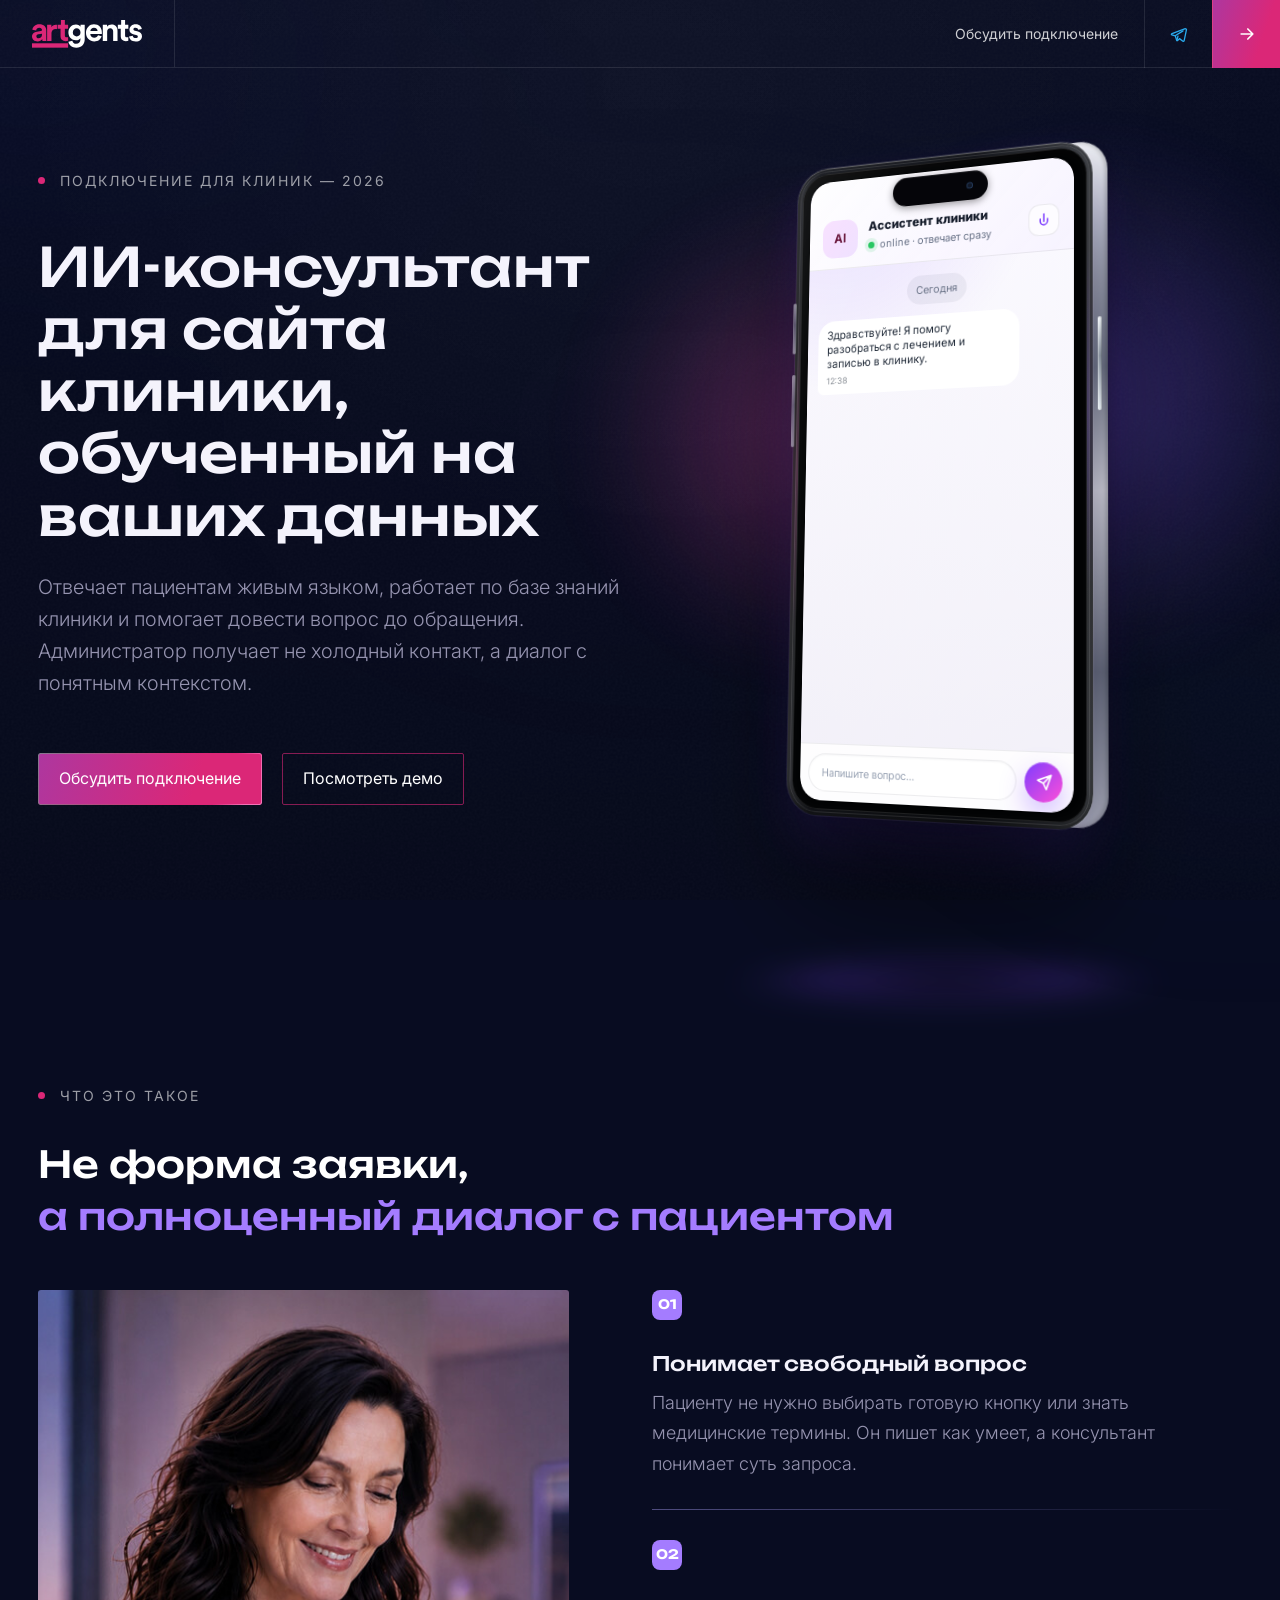
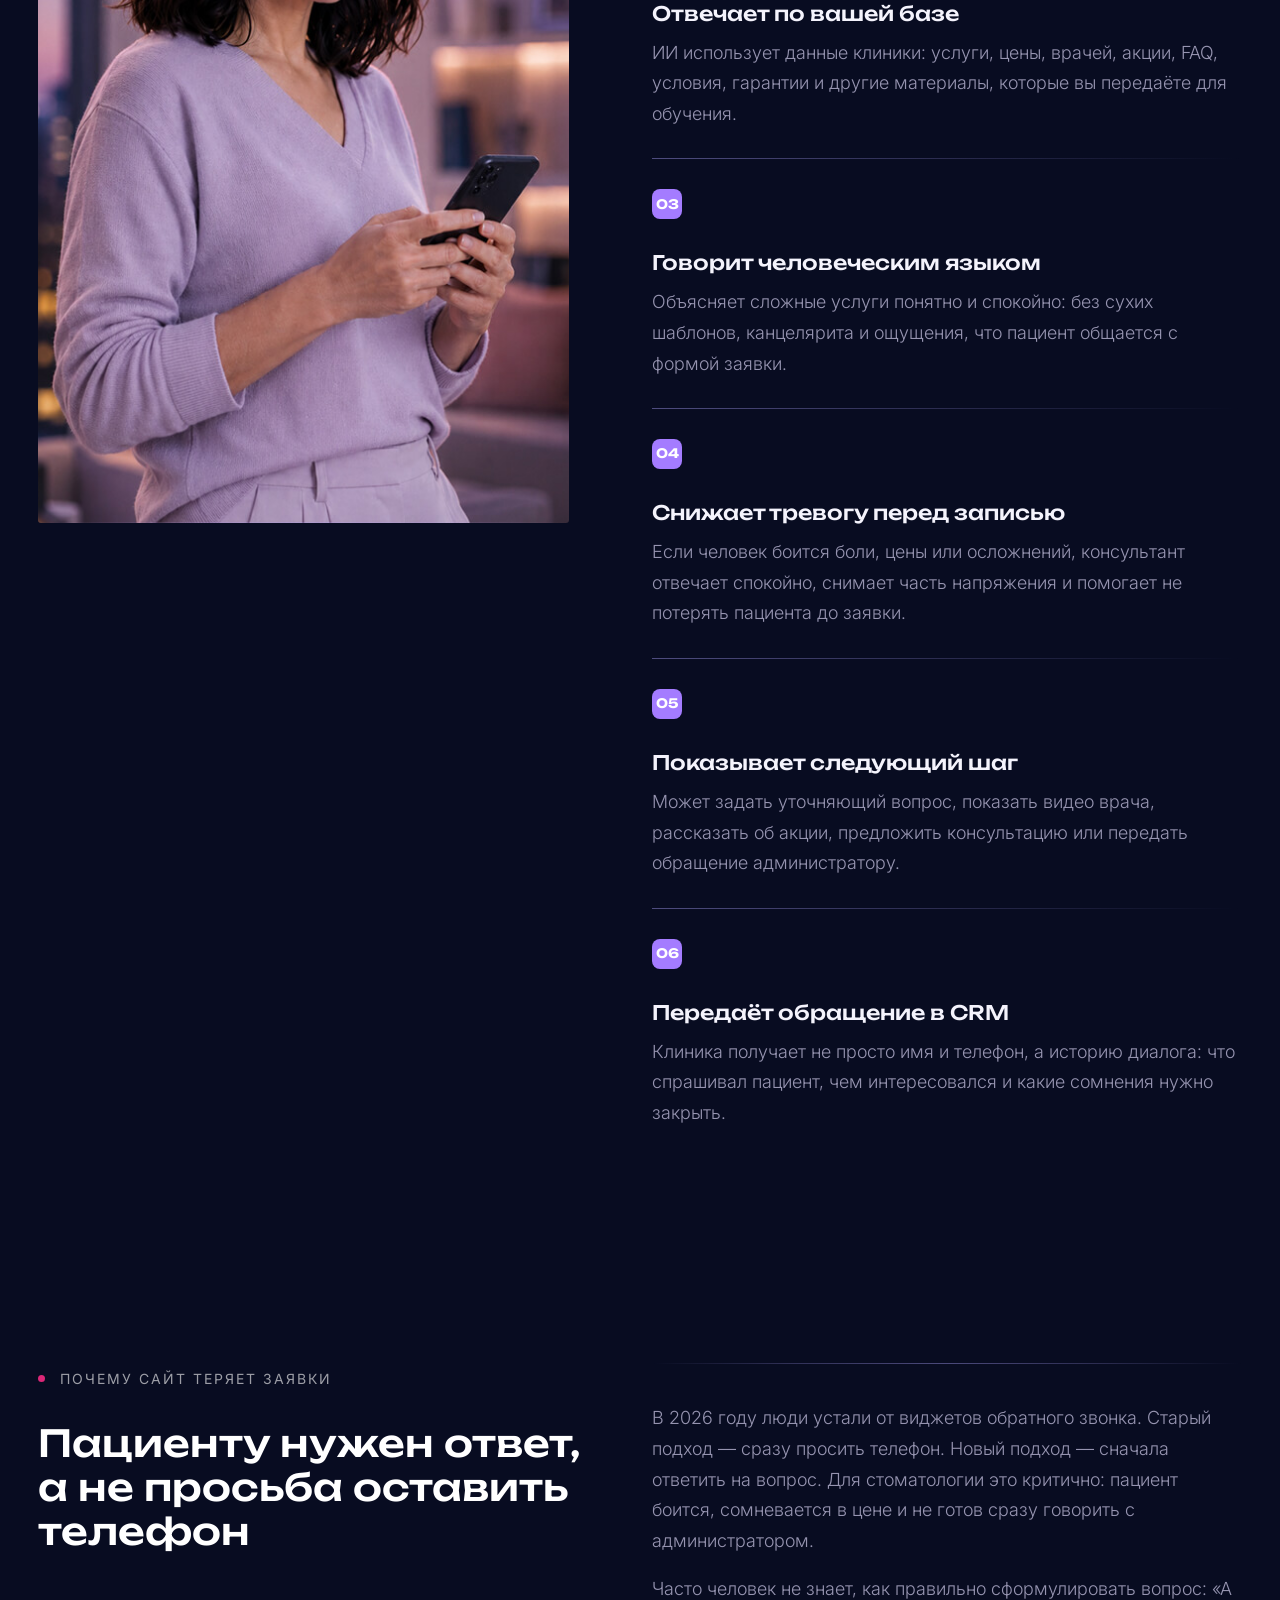
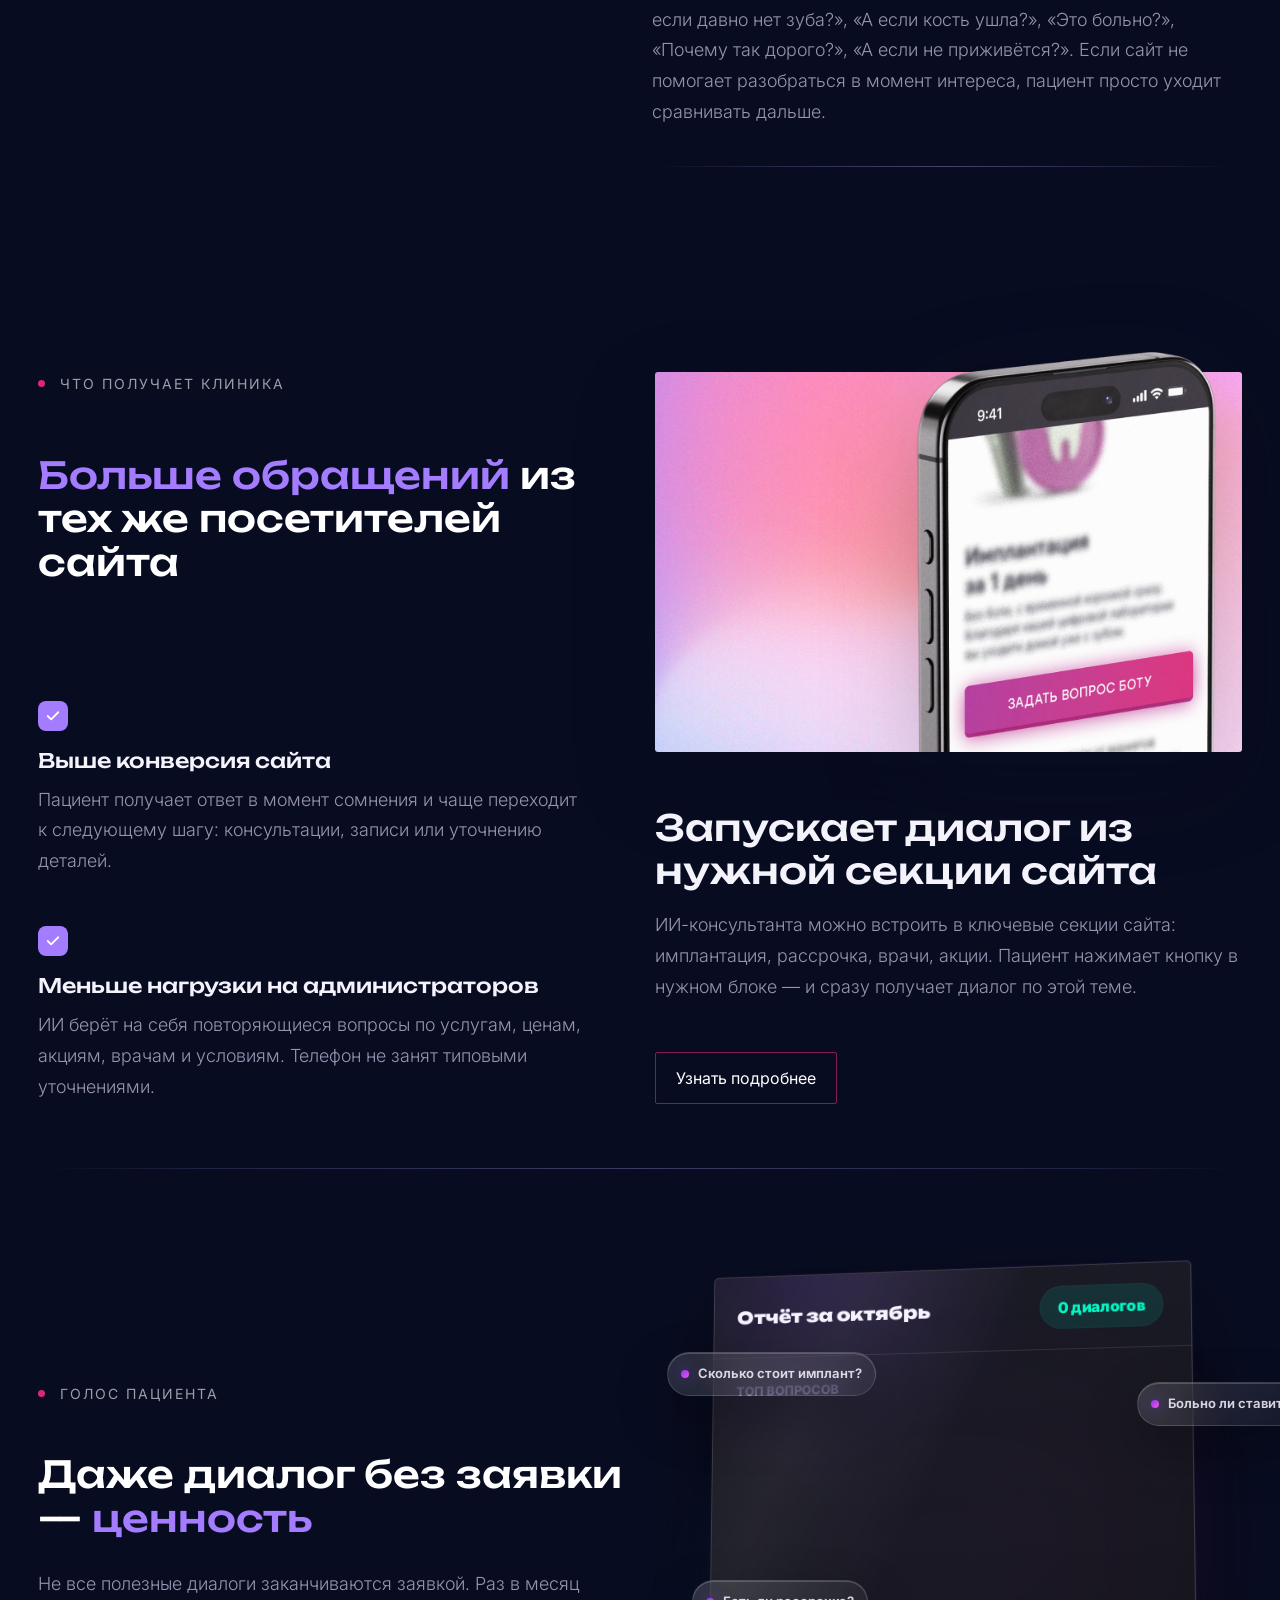
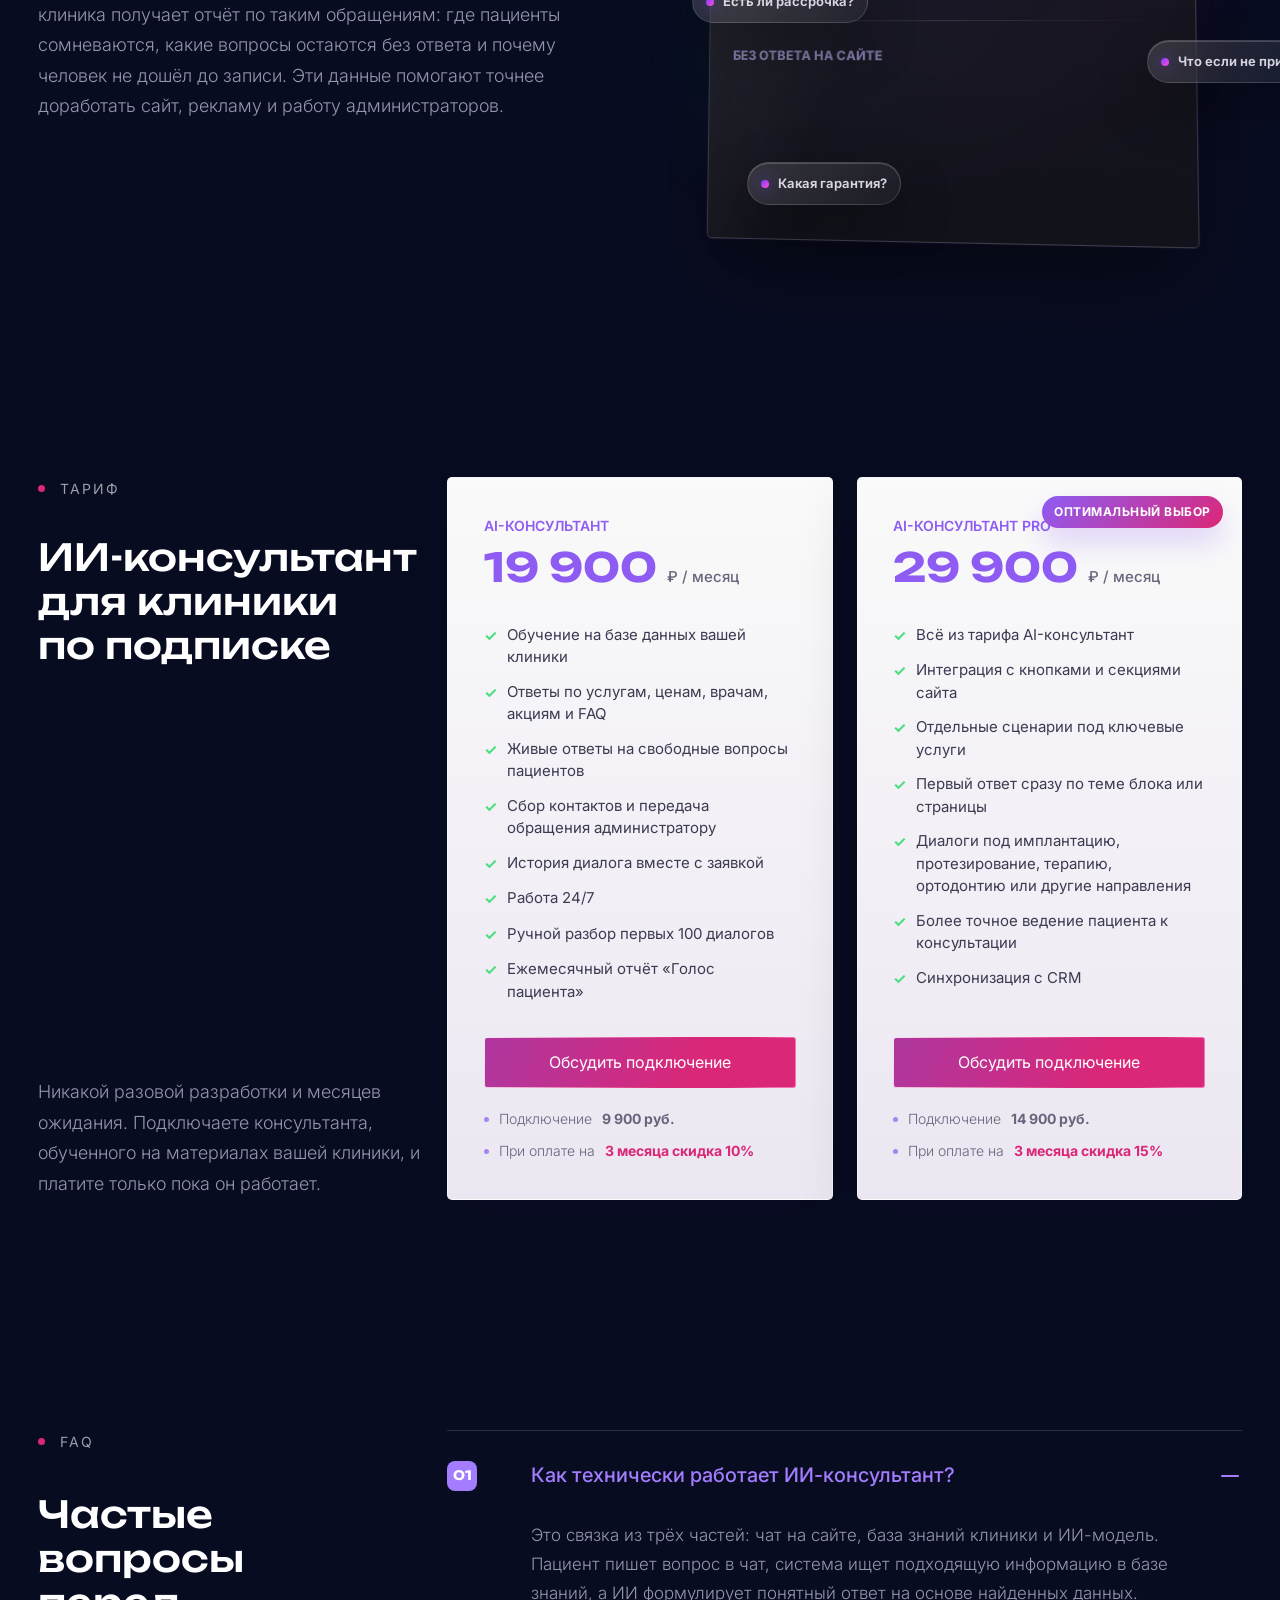
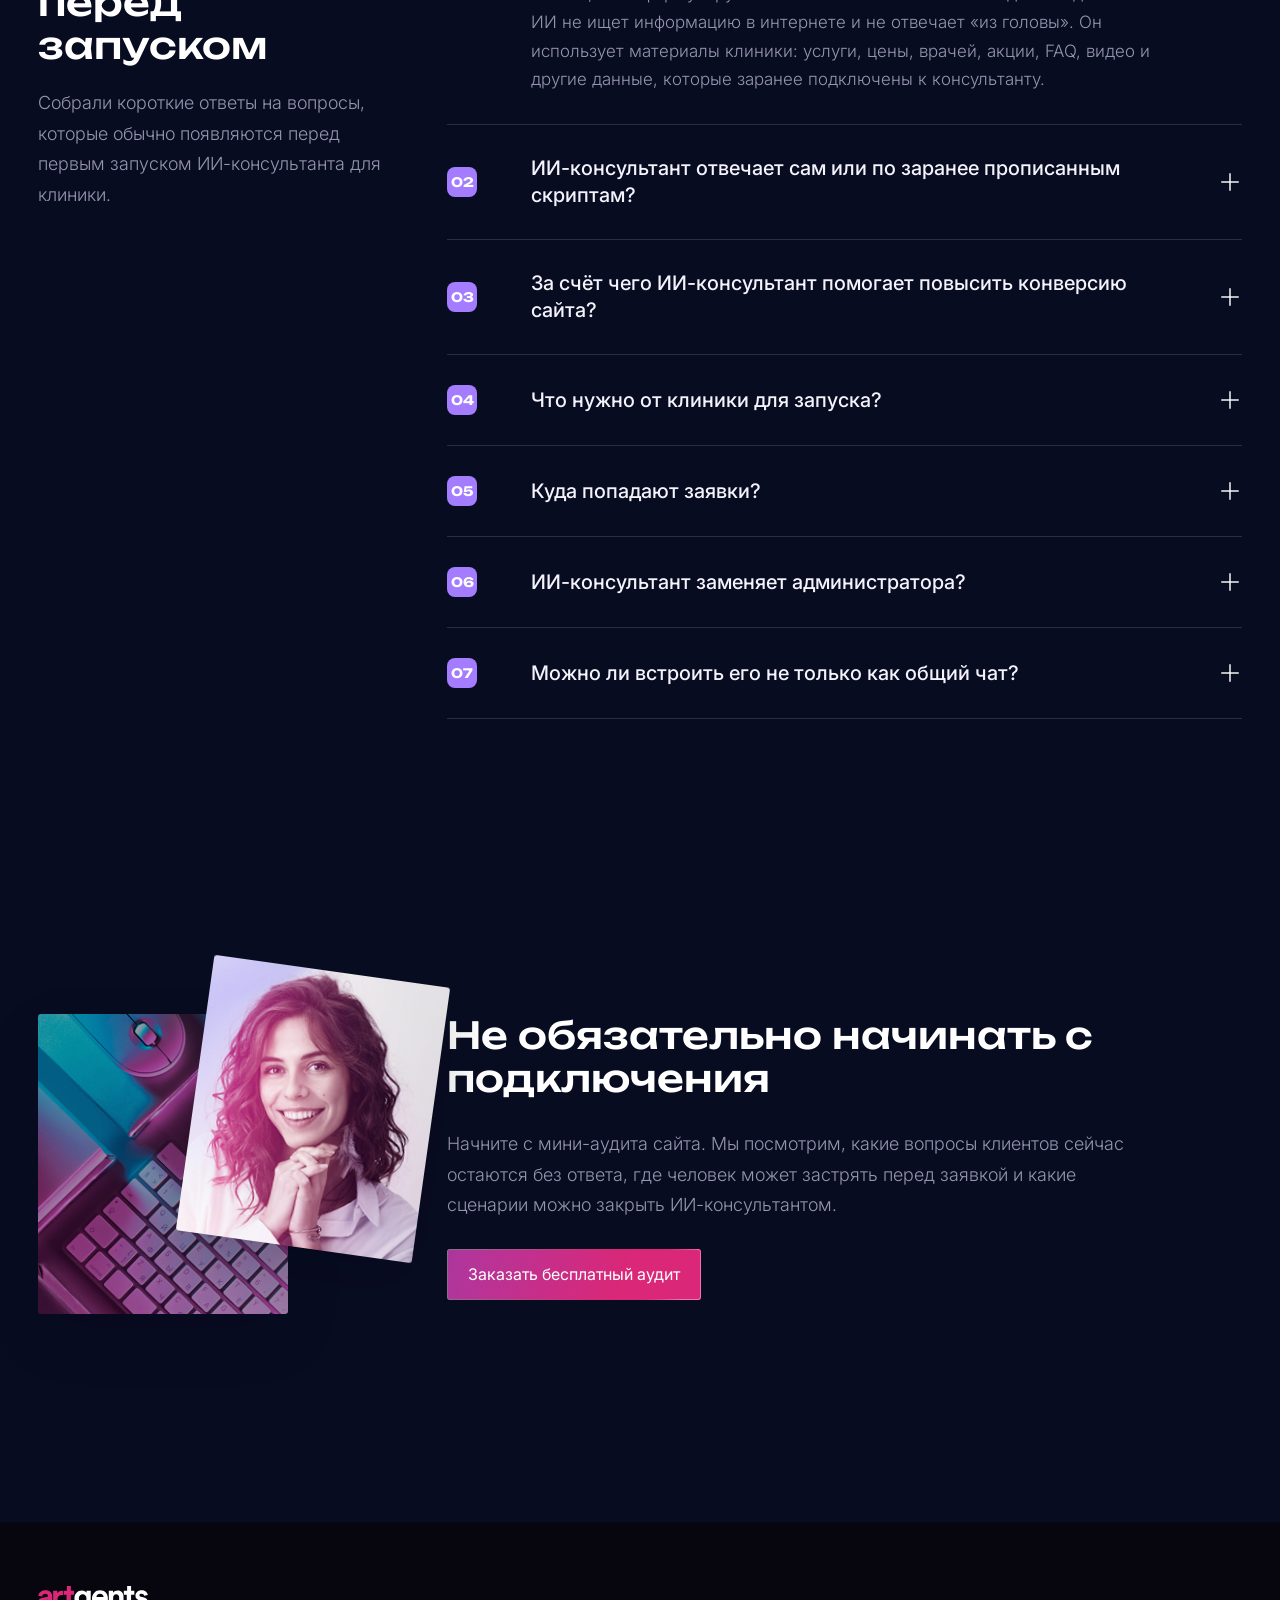
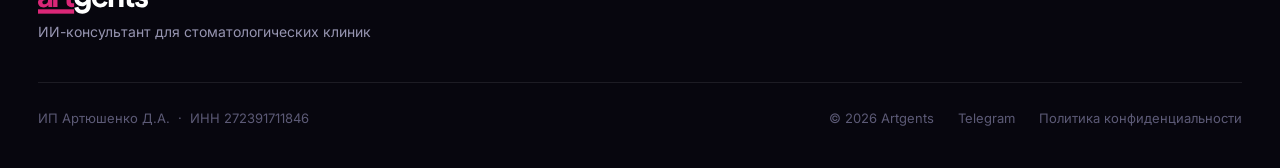
==== commit d76a371b: "Готово" ====
--- a/index.html
+++ b/index.html
@@ -4,12 +4,39 @@
   <meta charset="UTF-8" />
   <meta name="viewport" content="width=device-width, initial-scale=1.0" />
   <title>Artgents — ИИ-консультант для клиник</title>
+  <meta name="description" content="Artgents — ИИ-консультант для сайта клиники. Отвечает на вопросы пациентов по вашим данным, помогает удерживать интерес и доводить диалог до обращения." />
+  <meta name="robots" content="index, follow" />
+  <meta property="og:locale" content="ru_RU" />
+  <meta property="og:type" content="website" />
+  <meta property="og:title" content="Artgents — ИИ-консультант для клиник" />
+  <meta property="og:description" content="ИИ-консультант для сайта клиники, обученный на ваших данных. Отвечает пациентам живым языком и помогает довести вопрос до обращения." />
+  <meta name="twitter:card" content="summary_large_image" />
+  <meta name="twitter:title" content="Artgents — ИИ-консультант для клиник" />
+  <meta name="twitter:description" content="ИИ-консультант для сайта клиники, обученный на ваших данных. Отвечает пациентам и помогает превращать интерес в обращение." />
   <link rel="preconnect" href="https://fonts.googleapis.com">
   <link rel="preconnect" href="https://fonts.gstatic.com" crossorigin>
   <link href="https://fonts.googleapis.com/css2?family=Inter:wght@300;400;500;600;700&display=swap" rel="stylesheet">
   <link rel="stylesheet" href="styles.css" />
   <link rel="stylesheet" href="animations/phone-hero.css" />
   <link rel="stylesheet" href="animations/report-analytics.css" />
+  <script type="application/ld+json">
+    {
+      "@context": "https://schema.org",
+      "@graph": [
+        {
+          "@type": "Organization",
+          "name": "Artgents",
+          "description": "ИИ-консультант для клиник, который отвечает пациентам на сайте и помогает доводить диалог до обращения."
+        },
+        {
+          "@type": "WebSite",
+          "name": "Artgents",
+          "inLanguage": "ru",
+          "description": "Сайт сервиса Artgents с предложением ИИ-консультанта для клиник."
+        }
+      ]
+    }
+  </script>
   <!-- Yandex.Metrika counter -->
   <script type="text/javascript">
       (function(m,e,t,r,i,k,a){
@@ -30,20 +57,26 @@
     <a href="index.html" class="nav__logo" aria-label="Artgents">
       <img src="assets/artgents-logo-header.svg" alt="Artgents" class="nav__logo-image" />
     </a>
-    <button type="button" class="nav__cta" data-open-contact-popup aria-controls="contactPopup">
-      <span class="nav__cta-text">Обсудить подключение</span>
-      <span class="nav__cta-telegram" aria-hidden="true">
-        <svg viewBox="0 0 24 24" fill="none">
-          <path d="M20.54 4.52 3.84 10.96c-1.14.46-1.13 1.1-.21 1.38l4.29 1.34 1.66 5.22c.2.56.1.78.69.78.45 0 .65-.2.9-.45l2.08-2.02 4.33 3.2c.8.44 1.37.21 1.57-.74l2.84-13.38c.29-1.17-.45-1.7-1.29-1.32Z" stroke="currentColor" stroke-width="1.65" stroke-linejoin="round"/>
-          <path d="m8.33 13.35 9.4-5.94M10.18 18.9l1.13-4.86" stroke="currentColor" stroke-width="1.65" stroke-linecap="round" stroke-linejoin="round"/>
-        </svg>
-      </span>
-      <span class="nav__cta-arrow" aria-hidden="true">
-        <svg viewBox="0 0 24 24" fill="none">
-          <path d="M5 12h14M13 6l6 6-6 6" stroke="currentColor" stroke-width="2" stroke-linecap="round" stroke-linejoin="round"/>
-        </svg>
-      </span>
-    </button>
+    <div class="nav__actions">
+      <div class="nav__cta">
+        <span class="nav__cta-text">Обсудить подключение</span>
+      </div>
+      <a href="https://t.me/+79143161129" class="nav__cta-icon" target="_blank" rel="noopener noreferrer" aria-label="Написать в Telegram">
+        <span class="nav__cta-telegram" aria-hidden="true">
+          <svg viewBox="0 0 24 24" fill="none">
+            <path d="M20.54 4.52 3.84 10.96c-1.14.46-1.13 1.1-.21 1.38l4.29 1.34 1.66 5.22c.2.56.1.78.69.78.45 0 .65-.2.9-.45l2.08-2.02 4.33 3.2c.8.44 1.37.21 1.57-.74l2.84-13.38c.29-1.17-.45-1.7-1.29-1.32Z" stroke="currentColor" stroke-width="1.65" stroke-linejoin="round"/>
+            <path d="m8.33 13.35 9.4-5.94M10.18 18.9l1.13-4.86" stroke="currentColor" stroke-width="1.65" stroke-linecap="round" stroke-linejoin="round"/>
+          </svg>
+        </span>
+      </a>
+      <button type="button" class="nav__cta-square" data-open-contact-popup aria-controls="contactPopup" aria-label="Обсудить подключение">
+        <span class="nav__cta-arrow" aria-hidden="true">
+          <svg viewBox="0 0 24 24" fill="none">
+            <path d="M5 12h14M13 6l6 6-6 6" stroke="currentColor" stroke-width="2" stroke-linecap="round" stroke-linejoin="round"/>
+          </svg>
+        </span>
+      </button>
+    </div>
   </nav>
 
   <main>
@@ -60,7 +93,7 @@
             <p class="hero__sub">Отвечает пациентам живым языком, работает по базе знаний клиники и помогает довести вопрос до обращения. Администратор получает не холодный контакт, а диалог с понятным контекстом.</p>
             <div class="hero__actions">
               <button type="button" class="btn btn--primary" data-open-contact-popup aria-controls="contactPopup"><span class="btn__bg"></span><span class="btn__text">Обсудить подключение</span></button>
-              <button type="button" class="btn btn--hero-outline"><span class="btn--hero-outline__text">Посмотреть демо</span></button>
+              <button type="button" class="btn btn--hero-outline" data-open-clinic-demo><span class="btn--hero-outline__text">Посмотреть демо</span></button>
             </div>
           </div>
 
@@ -406,6 +439,10 @@
               <div class="price-card__action">
                 <button type="button" class="btn btn--primary price-card__btn" data-open-contact-popup aria-controls="contactPopup"><span class="btn__bg"></span><span class="btn__text">Обсудить подключение</span></button>
               </div>
+              <ul class="price-card__notes">
+                <li>Подключение <strong>9 900 руб.</strong></li>
+                <li>При оплате на <strong class="price-card__accent">3 месяца скидка 10%</strong></li>
+              </ul>
             </article>
 
             <!-- Col 9–12: second plan -->
@@ -428,6 +465,10 @@
               <div class="price-card__action">
                 <button type="button" class="btn btn--primary price-card__btn" data-open-contact-popup aria-controls="contactPopup"><span class="btn__bg"></span><span class="btn__text">Обсудить подключение</span></button>
               </div>
+              <ul class="price-card__notes">
+                <li>Подключение <strong>14 900 руб.</strong></li>
+                <li>При оплате на <strong class="price-card__accent">3 месяца скидка 15%</strong></li>
+              </ul>
             </article>
           </div>
 
@@ -581,6 +622,11 @@
 
         <form class="contact-popup__form" action="send.php" method="post" accept-charset="UTF-8">
           <input type="hidden" name="form_type" value="contactPopup">
+          <input type="hidden" name="form_started_at" value="">
+          <label aria-hidden="true" style="position:absolute; left:-9999px; width:1px; height:1px; overflow:hidden;">
+            Ваш сайт
+            <input type="text" name="company_website" tabindex="-1" autocomplete="off">
+          </label>
           <div class="contact-popup__grid">
             <label class="contact-popup__field">
               <span>Имя</span>
@@ -621,7 +667,7 @@
 
           <label class="contact-popup__field">
             <span>Сайт клиники <em>— необязательно</em></span>
-            <input type="url" name="site" placeholder="https://example.ru">
+            <input type="text" name="site" inputmode="url" placeholder="example.ru или https://example.ru">
           </label>
 
           <label class="contact-popup__field">
@@ -633,7 +679,7 @@
             <input type="checkbox" name="policy" required checked>
             <span>
               Я согласен(на) с
-              <a href="https://artgents.ru/pricacy.pdf" target="_blank" rel="noopener noreferrer">политикой конфиденциальности</a>
+              <a href="https://artgents.ru/privacy.pdf" target="_blank" rel="noopener noreferrer">политикой конфиденциальности</a>
             </span>
           </label>
 
@@ -668,6 +714,11 @@
 
         <form class="contact-popup__form" action="send.php" method="post" accept-charset="UTF-8">
           <input type="hidden" name="form_type" value="auditPopup">
+          <input type="hidden" name="form_started_at" value="">
+          <label aria-hidden="true" style="position:absolute; left:-9999px; width:1px; height:1px; overflow:hidden;">
+            Ваш сайт
+            <input type="text" name="company_website" tabindex="-1" autocomplete="off">
+          </label>
           <div class="contact-popup__grid">
             <label class="contact-popup__field">
               <span>Имя</span>
@@ -676,7 +727,7 @@
 
             <label class="contact-popup__field">
               <span>Сайт клиники</span>
-              <input type="url" name="audit_site" placeholder="https://example.ru" required>
+              <input type="text" name="audit_site" inputmode="url" placeholder="example.ru или https://example.ru" required>
             </label>
           </div>
 
@@ -715,7 +766,7 @@
             <input type="checkbox" name="audit_policy" required checked>
             <span>
               Я согласен(на) с
-              <a href="https://artgents.ru/pricacy.pdf" target="_blank" rel="noopener noreferrer">политикой конфиденциальности</a>
+              <a href="https://artgents.ru/privacy.pdf" target="_blank" rel="noopener noreferrer">политикой конфиденциальности</a>
             </span>
           </label>
 
@@ -779,8 +830,8 @@
         <p class="footer__legal">ИП Артюшенко Д.А. &nbsp;·&nbsp; ИНН 272391711846</p>
         <div class="footer__bottom-right">
           <p class="footer__copy">© 2026 Artgents</p>
-          <a href="#" class="footer__link footer__link--small">Политика конфиденциальности</a>
-          <a href="#" class="footer__link footer__link--small">Оферта</a>
+          <a href="https://t.me/+79143161129" class="footer__link footer__link--small" target="_blank" rel="noopener noreferrer">Telegram</a>
+          <a href="https://artgents.ru/privacy.pdf" class="footer__link footer__link--small" target="_blank" rel="noopener noreferrer">Политика конфиденциальности</a>
         </div>
       </div>
 
--- a/styles.css
+++ b/styles.css
@@ -394,7 +394,7 @@
 .contact-popup {
   position: fixed;
   inset: 0;
-  z-index: 1000;
+  z-index: 99999;
   display: flex;
   align-items: center;
   justify-content: center;
@@ -932,6 +932,12 @@
   height: 100%;
 }
 
+.nav__actions {
+  display: flex;
+  align-items: stretch;
+  height: 100%;
+}
+
 .nav__link {
   padding: 9px 16px;
   border-radius: 999px;
@@ -953,9 +959,6 @@
   height: 100%;
   padding-left: clamp(20px, 2.5vw, 36px);
   background: transparent;
-  border: none;
-  cursor: pointer;
-  font: inherit;
   font-weight: 400;
   color: var(--text);
   font-size: 14px;
@@ -989,7 +992,22 @@
   height: 19px;
 }
 
-.nav__cta:hover .nav__cta-telegram {
+.nav__cta-icon {
+  display: flex;
+  height: 100%;
+  text-decoration: none;
+}
+
+.nav__cta-square {
+  display: flex;
+  height: 100%;
+  padding: 0;
+  border: none;
+  background: transparent;
+  cursor: pointer;
+}
+
+.nav__cta-icon:hover .nav__cta-telegram {
   color: #fff;
   background: #2aabee;
 }
@@ -1016,7 +1034,7 @@
   background: linear-gradient(289deg, #db2777 30%, #963fb4 137%);
 }
 
-.nav__cta:hover .nav__cta-arrow svg {
+.nav__cta-square:hover .nav__cta-arrow svg {
   transform: translateX(3px);
 }
 
@@ -1683,6 +1701,10 @@
   margin-top: 9px;
 }
 
+.price-card__accent {
+  color: #db2777;
+}
+
 .pricing-faq {
   margin-top: 0;
   padding-block: 0;
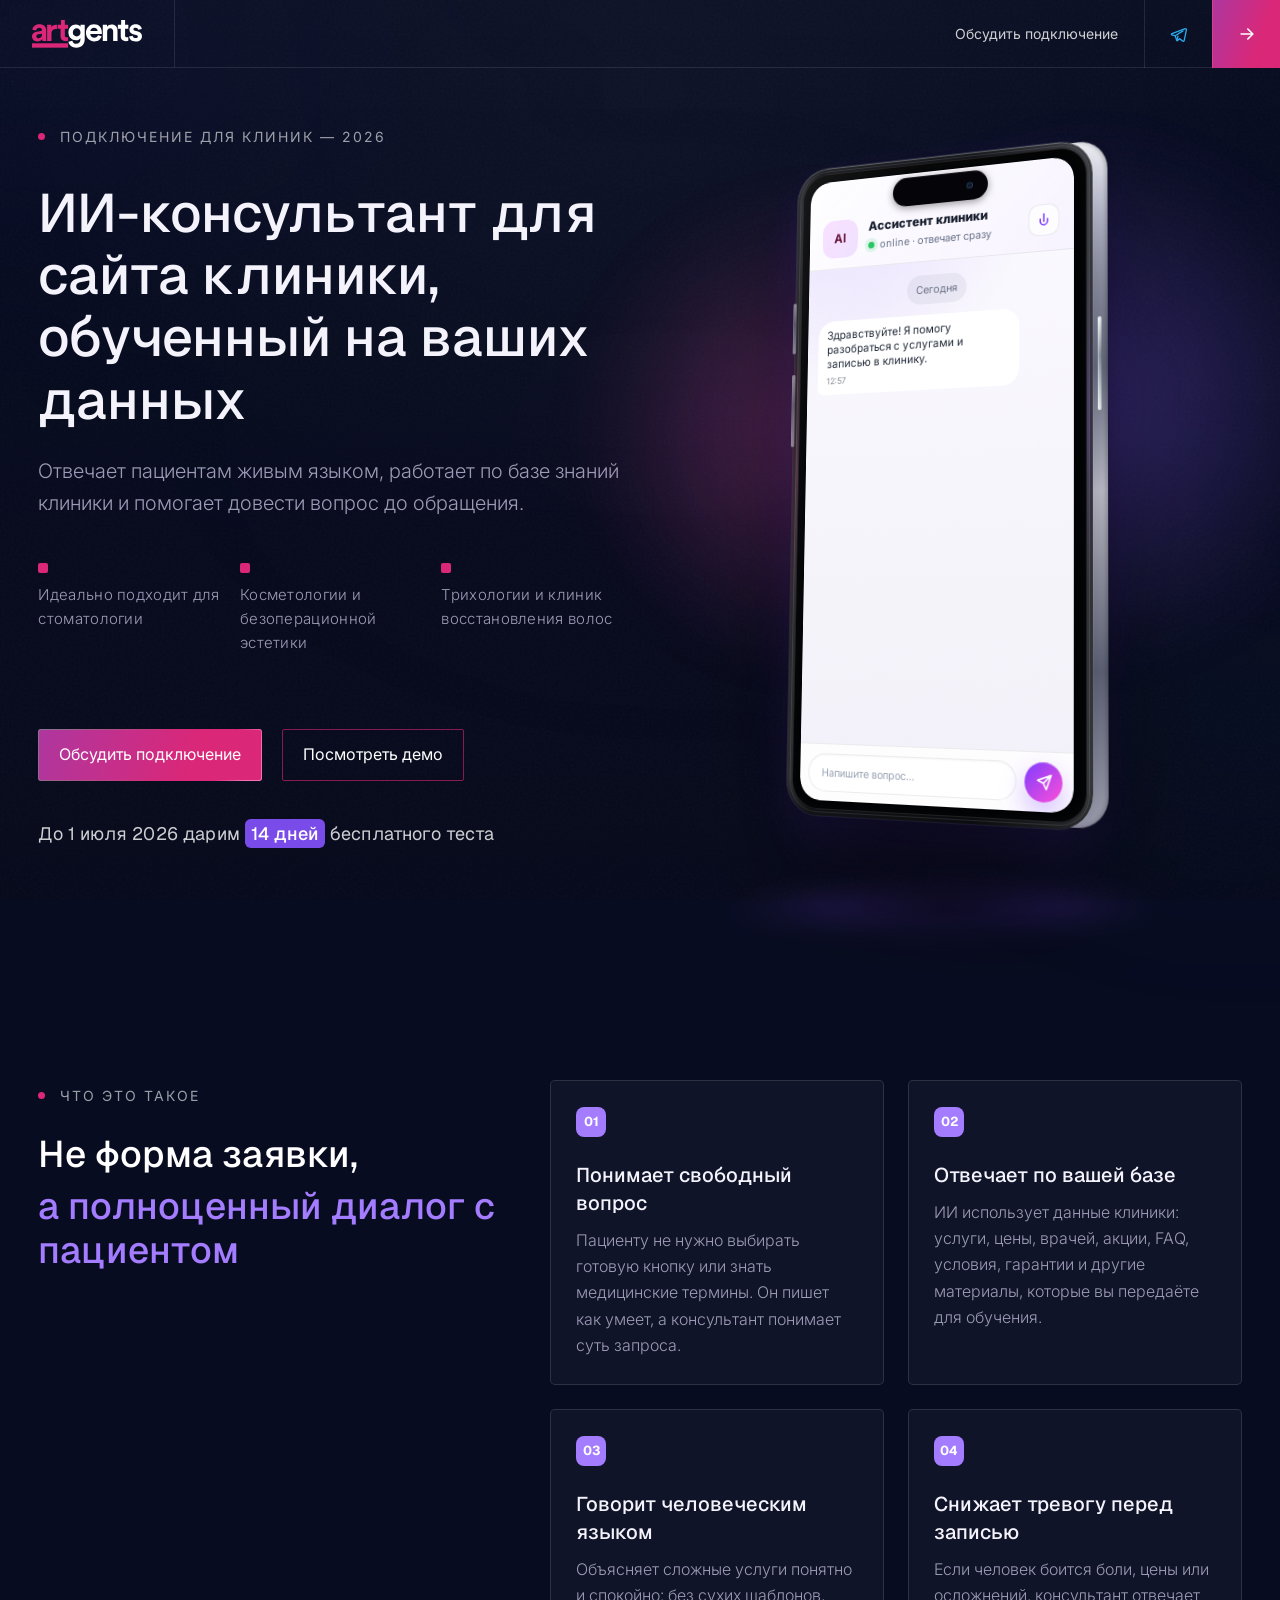
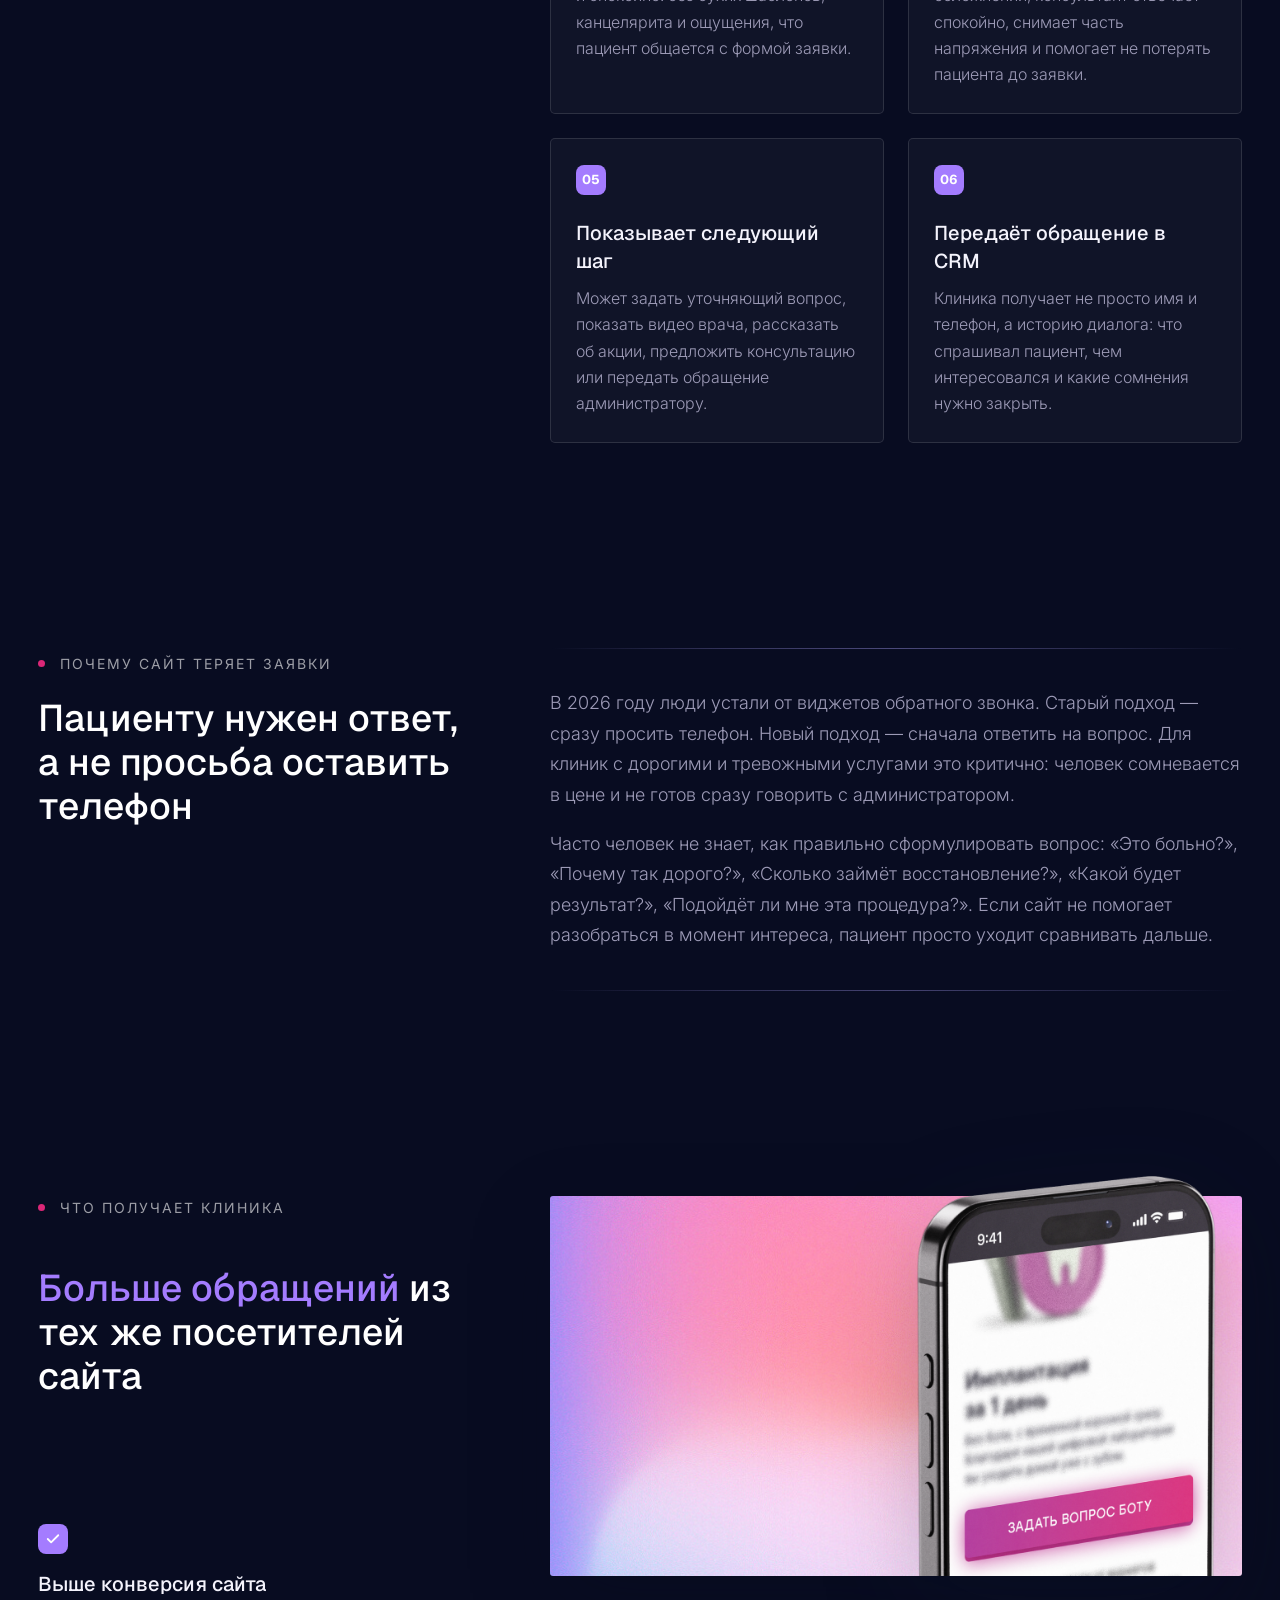
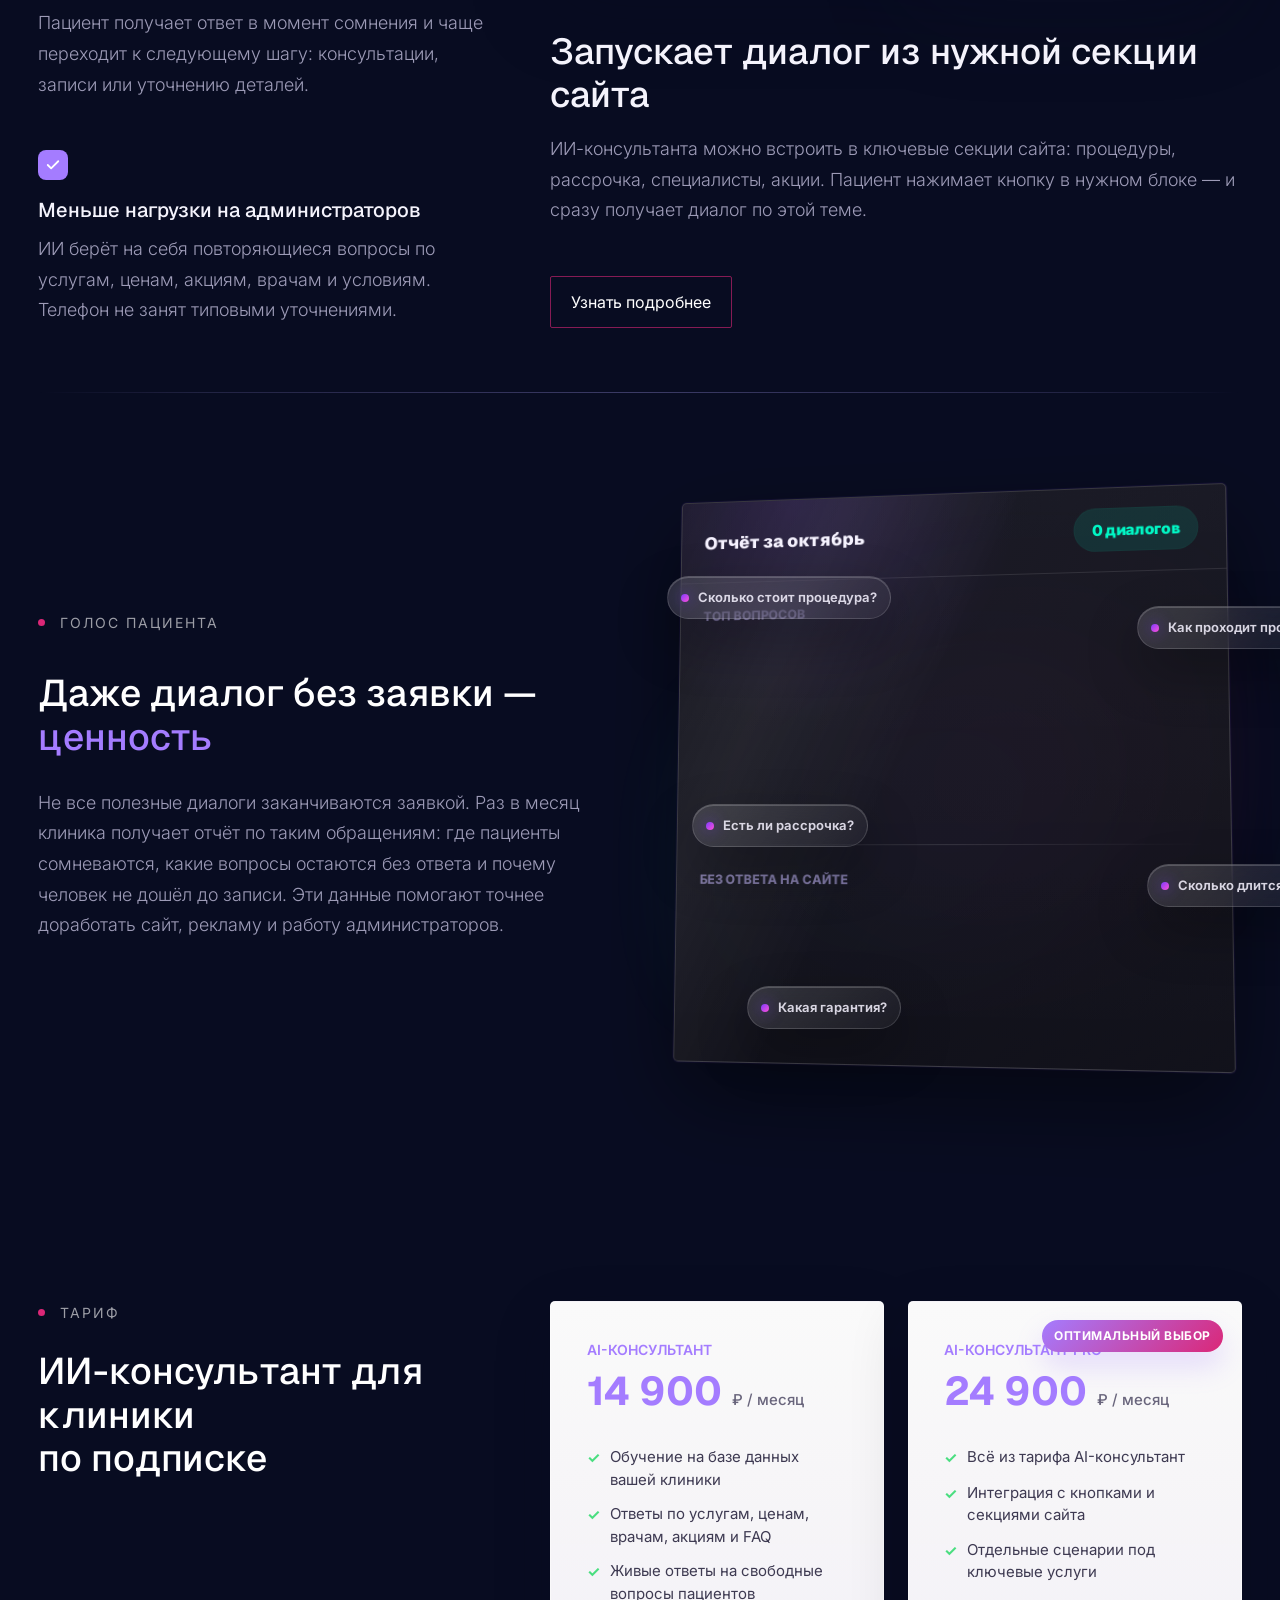
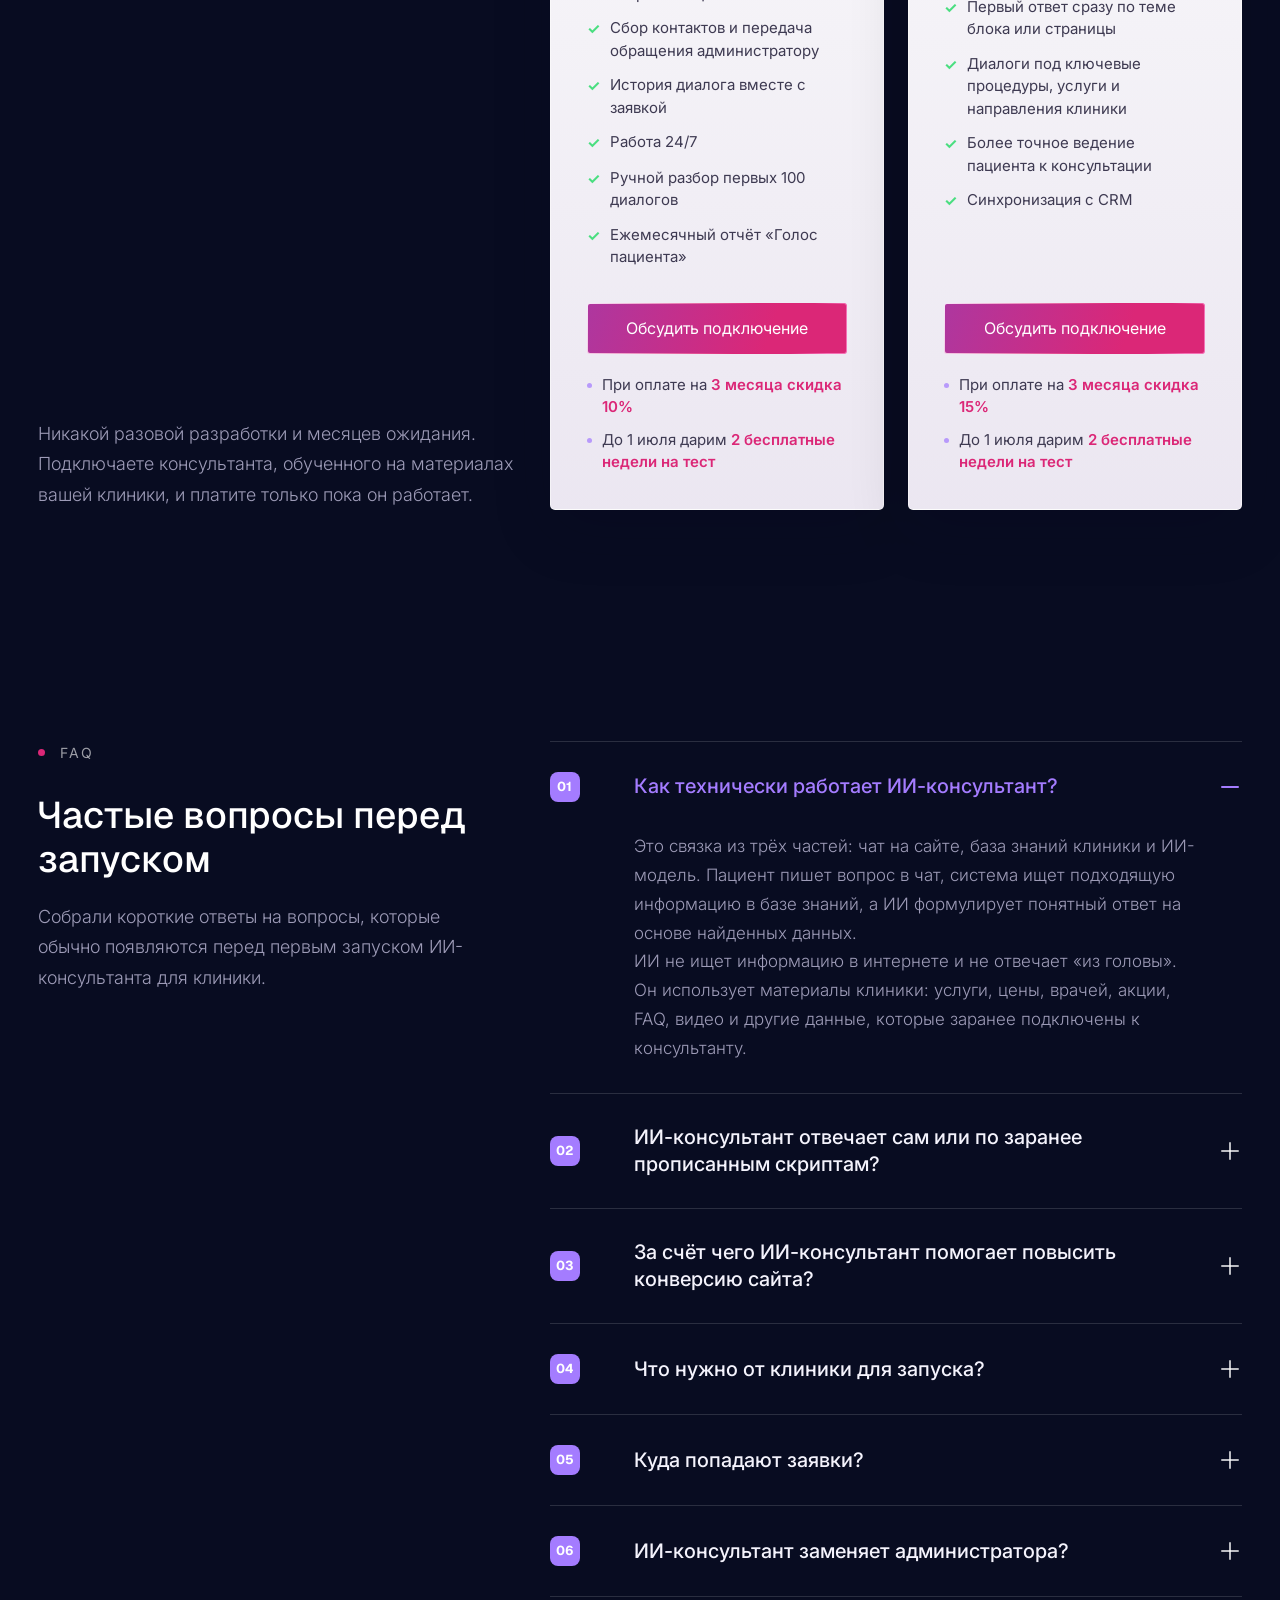
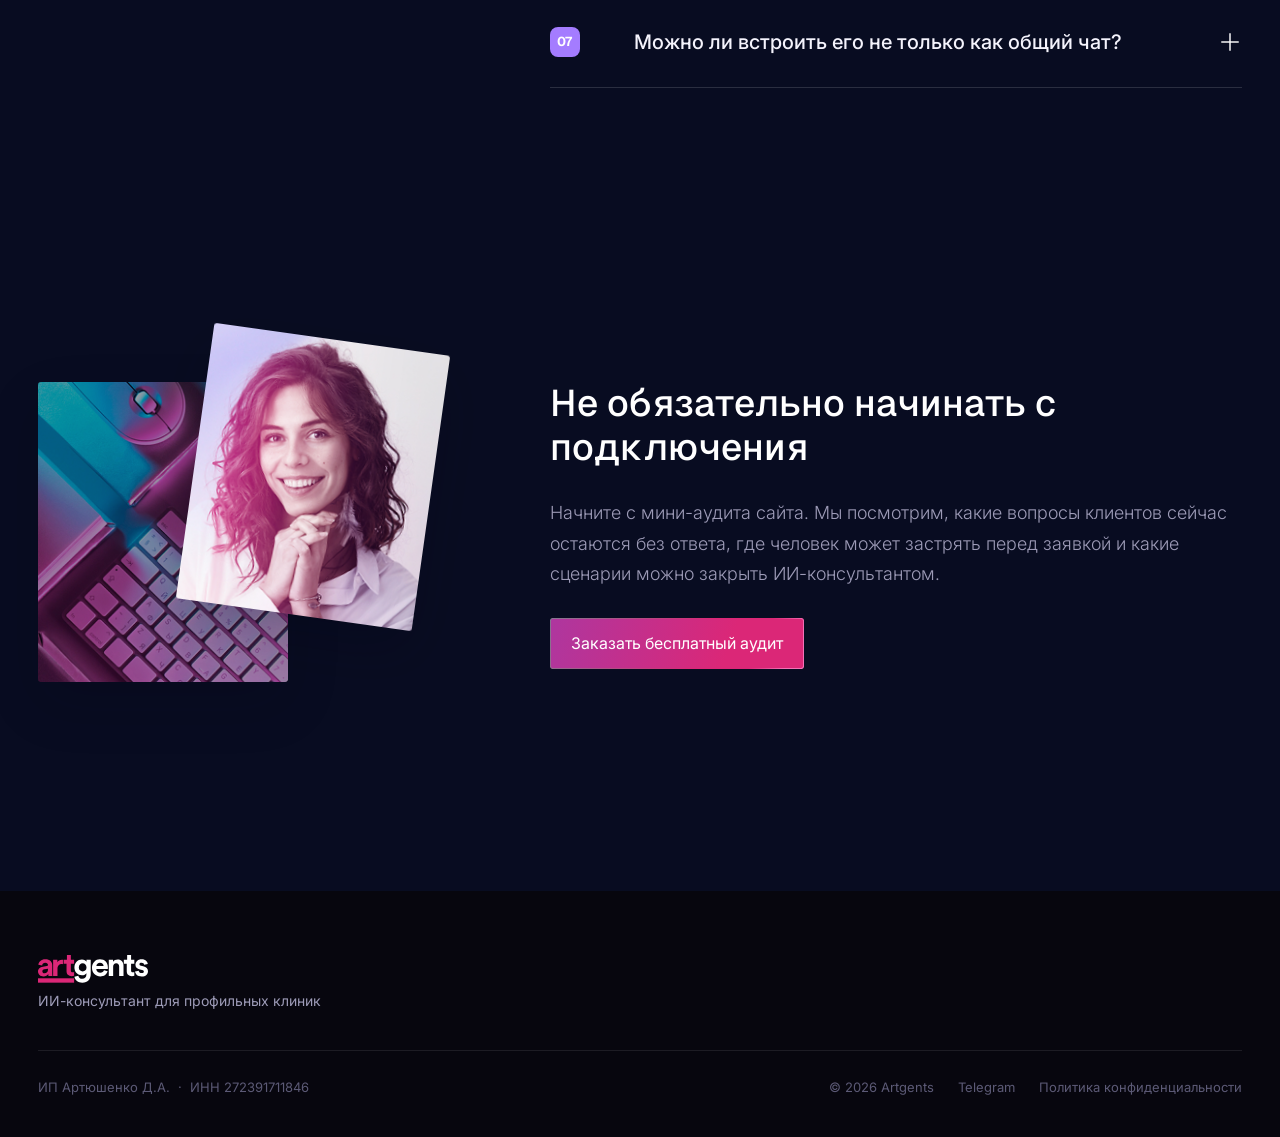
==== commit 70264c6b: "Update layout and hero cards" ====
--- a/index.html
+++ b/index.html
@@ -90,46 +90,26 @@
           <div class="hero__left">
             <div class="label">Подключение для клиник — 2026</div>
             <h1 class="hero__title">ИИ-консультант для сайта клиники, обученный на ваших данных</h1>
-            <p class="hero__sub">Отвечает пациентам живым языком, работает по базе знаний клиники и помогает довести вопрос до обращения. Администратор получает не холодный контакт, а диалог с понятным контекстом.</p>
+            <p class="hero__sub">Отвечает пациентам живым языком, работает по базе знаний клиники и помогает довести вопрос до обращения.</p>
+            <div class="hero__fit">
+              <ul class="hero__fit-list">
+                <li>Идеально подходит для стоматологии</li>
+                <li>Косметологии и безоперационной эстетики</li>
+                <li>Трихологии и клиник восстановления волос</li>
+              </ul>
+            </div>
             <div class="hero__actions">
               <button type="button" class="btn btn--primary" data-open-contact-popup aria-controls="contactPopup"><span class="btn__bg"></span><span class="btn__text">Обсудить подключение</span></button>
               <button type="button" class="btn btn--hero-outline" data-open-clinic-demo><span class="btn--hero-outline__text">Посмотреть демо</span></button>
             </div>
+            <div class="hero-offer">
+              До 1 июля 2026 дарим <span class="hero-offer__accent">14 дней</span> бесплатного теста
+            </div>
           </div>
 
           <!-- Right: phone animation -->
           <div class="hero__right">
             <div class="phone-stage" id="phoneStage">
-
-              <div class="floating-card card-1" data-card>
-                <div class="card-icon">
-                  <svg viewBox="0 0 24 24" fill="none" aria-hidden="true">
-                    <circle cx="12" cy="12" r="8.5" stroke="currentColor" stroke-width="2.1"/>
-                    <path d="M12 7.5v5l3.2 2" stroke="currentColor" stroke-width="2.1" stroke-linecap="round" stroke-linejoin="round"/>
-                  </svg>
-                </div>
-                <div class="card-text">Отвечает пациентам 24/7 без ожидания администратора.</div>
-              </div>
-
-              <div class="floating-card card-2" data-card>
-                <div class="card-icon">
-                  <svg viewBox="0 0 24 24" fill="none" aria-hidden="true">
-                    <path d="M7 11.5 10.2 15 17.5 7" stroke="currentColor" stroke-width="2.4" stroke-linecap="round" stroke-linejoin="round"/>
-                    <path d="M21 12a9 9 0 1 1-5.2-8.15" stroke="currentColor" stroke-width="2.1" stroke-linecap="round"/>
-                  </svg>
-                </div>
-                <div class="card-text">Даёт понятные ответы по услугам, ценам и этапам лечения.</div>
-              </div>
-
-              <div class="floating-card card-3" data-card>
-                <div class="card-icon">
-                  <svg viewBox="0 0 24 24" fill="none" aria-hidden="true">
-                    <path d="M8 7h8M8 12h5M6 20l3-3h8a3 3 0 0 0 3-3V7a3 3 0 0 0-3-3H7a3 3 0 0 0-3 3v7a3 3 0 0 0 3 3" stroke="currentColor" stroke-width="2.1" stroke-linecap="round" stroke-linejoin="round"/>
-                  </svg>
-                </div>
-                <div class="card-text">Мягко подводит к записи на консультацию.</div>
-              </div>
-
               <div class="phone" id="phone">
                 <span class="side-button left-1"></span>
                 <span class="side-button left-2"></span>
@@ -185,18 +165,10 @@
     <!-- ── WHAT ──────────────────────────────────────────── -->
     <section class="section section--dark" id="what">
       <div class="shell what__layout">
-        <div class="what__head">
-          <div class="label">Что это такое</div>
-          <h2>Не форма заявки,<br><em>а полноценный диалог с пациентом</em></h2>
-        </div>
-
         <div class="what__story">
-          <div class="what__visual-col">
-            <div class="what__visual-frame">
-              <div class="what__visual">
-                <img src="images/woman-bg.jpg" alt="Интерфейс диалога с пациентом">
-              </div>
-            </div>
+          <div class="what__head">
+            <div class="label">Что это такое</div>
+            <h2>Не форма заявки,<br><em>а полноценный диалог с пациентом</em></h2>
           </div>
 
           <div class="what__list">
@@ -264,8 +236,8 @@
           </div>
 
           <div class="problems__notes" aria-label="Дополнительный текст">
-            <p>В 2026 году люди устали от виджетов обратного звонка. Старый подход — сразу просить телефон. Новый подход — сначала ответить на вопрос. Для стоматологии это критично: пациент боится, сомневается в цене и не готов сразу говорить с администратором.</p>
-            <p>Часто человек не знает, как правильно сформулировать вопрос: «А если давно нет зуба?», «А если кость ушла?», «Это больно?», «Почему так дорого?», «А если не приживётся?». Если сайт не помогает разобраться в момент интереса, пациент просто уходит сравнивать дальше.</p>
+            <p>В 2026 году люди устали от виджетов обратного звонка. Старый подход — сразу просить телефон. Новый подход — сначала ответить на вопрос. Для клиник с дорогими и тревожными услугами это критично: человек сомневается в цене и не готов сразу говорить с администратором.</p>
+            <p>Часто человек не знает, как правильно сформулировать вопрос: «Это больно?», «Почему так дорого?», «Сколько займёт восстановление?», «Какой будет результат?», «Подойдёт ли мне эта процедура?». Если сайт не помогает разобраться в момент интереса, пациент просто уходит сравнивать дальше.</p>
           </div>
         </div>
       </div>
@@ -315,7 +287,7 @@
           <article class="results__feature">
             <div class="results-feature__content">
               <h3>Запускает диалог из нужной секции сайта</h3>
-              <p>ИИ-консультанта можно встроить в ключевые секции сайта: имплантация, рассрочка, врачи, акции. Пациент нажимает кнопку в нужном блоке — и сразу получает диалог по этой теме.</p>
+              <p>ИИ-консультанта можно встроить в ключевые секции сайта: процедуры, рассрочка, специалисты, акции. Пациент нажимает кнопку в нужном блоке — и сразу получает диалог по этой теме.</p>
               <button type="button" class="btn btn--hero-outline" data-open-detail-popup aria-controls="detailPopup"><span class="btn--hero-outline__text">Узнать подробнее</span></button>
             </div>
           </article>
@@ -341,10 +313,10 @@
 
               <div class="rpt-glow" aria-hidden="true"></div>
 
-              <span class="rpt-chip" style="--x:-280px; --y:-200px;">Сколько стоит имплант?</span>
-              <span class="rpt-chip" style="--x:190px;  --y:-170px;">Больно ли ставить?</span>
+              <span class="rpt-chip" style="--x:-280px; --y:-200px;">Сколько стоит процедура?</span>
+              <span class="rpt-chip" style="--x:190px;  --y:-170px;">Как проходит процедура?</span>
               <span class="rpt-chip" style="--x:-255px; --y:28px;">Есть ли рассрочка?</span>
-              <span class="rpt-chip" style="--x:200px;  --y:88px;">Что если не приживётся?</span>
+              <span class="rpt-chip" style="--x:200px;  --y:88px;">Сколько длится восстановление?</span>
               <span class="rpt-chip" style="--x:-200px; --y:210px;">Какая гарантия?</span>
 
               <article class="rpt-card" aria-label="Анимированный отчёт за октябрь">
@@ -362,12 +334,12 @@
 
                   <div class="rpt-q-list">
                     <div class="rpt-q-row" data-value="18" data-fill="90">
-                      <div class="rpt-q-title">Сколько стоит имплант?</div>
+                      <div class="rpt-q-title">Сколько стоит процедура?</div>
                       <div class="rpt-bar" aria-hidden="true"><span class="rpt-bar-fill"></span></div>
                       <div class="rpt-q-num">0</div>
                     </div>
                     <div class="rpt-q-row" data-value="14" data-fill="70">
-                      <div class="rpt-q-title">Больно ли ставить?</div>
+                      <div class="rpt-q-title">Как проходит процедура?</div>
                       <div class="rpt-bar" aria-hidden="true"><span class="rpt-bar-fill"></span></div>
                       <div class="rpt-q-num">0</div>
                     </div>
@@ -377,7 +349,7 @@
                       <div class="rpt-q-num">0</div>
                     </div>
                     <div class="rpt-q-row" data-value="8" data-fill="40">
-                      <div class="rpt-q-title">Что если не приживётся?</div>
+                      <div class="rpt-q-title">Сколько длится восстановление?</div>
                       <div class="rpt-bar" aria-hidden="true"><span class="rpt-bar-fill"></span></div>
                       <div class="rpt-q-num">0</div>
                     </div>
@@ -388,11 +360,11 @@
                   <p class="rpt-section-label">Без ответа на сайте</p>
                   <div class="rpt-gap-list">
                     <div class="rpt-gap-row">
-                      <div class="rpt-gap-topic">Опыт врача с костной пластикой</div>
+                      <div class="rpt-gap-topic">Опыт специалиста по нужной процедуре</div>
                       <button class="rpt-add-btn" type="button">добавить</button>
                     </div>
                     <div class="rpt-gap-row">
-                      <div class="rpt-gap-topic">Гарантия на имплант</div>
+                      <div class="rpt-gap-topic">Подготовка и рекомендации после процедуры</div>
                       <button class="rpt-add-btn" type="button">добавить</button>
                     </div>
                   </div>
@@ -423,7 +395,7 @@
             <article class="price-card">
               <p class="price-card__for">AI-консультант</p>
               <div class="price-card__amount">
-                <span class="price-card__num">19 900</span>
+                <span class="price-card__num">14 900</span>
                 <span class="price-card__unit">₽ / месяц</span>
               </div>
               <ul class="price-card__list">
@@ -440,8 +412,8 @@
                 <button type="button" class="btn btn--primary price-card__btn" data-open-contact-popup aria-controls="contactPopup"><span class="btn__bg"></span><span class="btn__text">Обсудить подключение</span></button>
               </div>
               <ul class="price-card__notes">
-                <li>Подключение <strong>9 900 руб.</strong></li>
-                <li>При оплате на <strong class="price-card__accent">3 месяца скидка 10%</strong></li>
+                <li><span>При оплате на <span class="price-card__accent">3 месяца скидка 10%</span></span></li>
+                <li><span>До 1 июля дарим <span class="price-card__accent">2 бесплатные недели на тест</span></span></li>
               </ul>
             </article>
 
@@ -450,7 +422,7 @@
               <span class="price-card__ribbon">Оптимальный выбор</span>
               <p class="price-card__for">AI-консультант Pro</p>
               <div class="price-card__amount">
-                <span class="price-card__num">29 900</span>
+                <span class="price-card__num">24 900</span>
                 <span class="price-card__unit">₽ / месяц</span>
               </div>
               <ul class="price-card__list">
@@ -458,7 +430,7 @@
                 <li>Интеграция с кнопками и секциями сайта</li>
                 <li>Отдельные сценарии под ключевые услуги</li>
                 <li>Первый ответ сразу по теме блока или страницы</li>
-                <li>Диалоги под имплантацию, протезирование, терапию, ортодонтию или другие направления</li>
+                <li>Диалоги под ключевые процедуры, услуги и направления клиники</li>
                 <li>Более точное ведение пациента к консультации</li>
                 <li>Синхронизация с CRM</li>
               </ul>
@@ -466,8 +438,8 @@
                 <button type="button" class="btn btn--primary price-card__btn" data-open-contact-popup aria-controls="contactPopup"><span class="btn__bg"></span><span class="btn__text">Обсудить подключение</span></button>
               </div>
               <ul class="price-card__notes">
-                <li>Подключение <strong>14 900 руб.</strong></li>
-                <li>При оплате на <strong class="price-card__accent">3 месяца скидка 15%</strong></li>
+                <li><span>При оплате на <span class="price-card__accent">3 месяца скидка 15%</span></span></li>
+                <li><span>До 1 июля дарим <span class="price-card__accent">2 бесплатные недели на тест</span></span></li>
               </ul>
             </article>
           </div>
@@ -565,7 +537,7 @@
                 <span class="pricing-faq__icon" aria-hidden="true"></span>
               </summary>
               <div class="pricing-faq__content">
-                <p>Да. Консультанта можно запускать из конкретных секций сайта: имплантация, рассрочка, врачи, акции и другие блоки.</p>
+                <p>Да. Консультанта можно запускать из конкретных секций сайта: процедуры, рассрочка, специалисты, акции и другие блоки.</p>
                 <p>Тогда диалог сразу начинается по теме интереса пациента, без лишних уточнений и объяснений с нуля.</p>
               </div>
             </details>
@@ -672,7 +644,7 @@
 
           <label class="contact-popup__field">
             <span>Комментарий <em>— необязательно</em></span>
-            <textarea name="comment" placeholder="Например: нужен консультант по имплантации, консультациям, ценам, записи на приём..."></textarea>
+            <textarea name="comment" placeholder="Например: нужен консультант по процедурам, ценам, специалистам и записи на приём..."></textarea>
           </label>
 
           <label class="contact-popup__policy">
@@ -795,7 +767,7 @@
 
           <div class="contact-popup__richtext">
             <p>Обычная кнопка «Узнать подробнее» чаще всего ведёт к той же форме: имя, телефон, отправить. Квизы тоже часто работают по старой логике — прогоняют человека по шагам, чтобы в конце снова попросить контакт.</p>
-            <p>ИИ-консультант работает иначе. Кнопка в конкретной секции сайта запускает диалог уже с нужным контекстом. Если пациент нажал кнопку в блоке про имплантацию, рассрочку или врачей, консультант сразу начинает разговор по этой теме: уточняет ситуацию, отвечает на вопросы, показывает нужный материал и ведёт к консультации.</p>
+            <p>ИИ-консультант работает иначе. Кнопка в конкретной секции сайта запускает диалог уже с нужным контекстом. Если пациент нажал кнопку в блоке про процедуру, рассрочку или специалиста, консультант сразу начинает разговор по этой теме: уточняет ситуацию, отвечает на вопросы, показывает нужный материал и ведёт к консультации.</p>
             <p>Это не просто сбор заявки, а вовлечение пациента в воронку прямо с того места, где у него возник интерес. Человеку не нужно начинать с нуля, а клиника получает более тёплое обращение с понятным контекстом.</p>
           </div>
         </div>
@@ -822,7 +794,7 @@
           <a href="index.html" class="footer__logo" aria-label="Artgents">
             <img src="assets/artgents-logo-header.svg" alt="Artgents" class="nav__logo-image" />
           </a>
-          <p class="footer__tagline">ИИ-консультант для стоматологических клиник</p>
+          <p class="footer__tagline">ИИ-консультант для профильных клиник</p>
         </div>
       </div>
 
--- a/styles.css
+++ b/styles.css
@@ -1,5 +1,5 @@
 /* ── TOKENS ─────────────────────────────────────────────── */
-@import url('https://fonts.googleapis.com/css2?family=Unbounded:wght@500;600;700&display=swap');
+@import url('https://fonts.googleapis.com/css2?family=Geist:wght@400;500;600;700&display=swap');
 
 :root {
   /* Dark backgrounds */
@@ -20,13 +20,15 @@
 
   /* Text dark */
   --text:  #f4f3fc;
-  --muted: #9694b0;
+  --muted: #9d9bb7;
   --soft:  #5c5a76;
 
   /* Accents */
   --accent:   #7b6ef6;
-  --accent-2: #A47CFF;
-  --accent-2-rgb: 164, 124, 255;
+  --content-violet: #A47CFF;
+  --content-violet-rgb: 164, 124, 255;
+  --accent-2: var(--content-violet);
+  --accent-2-rgb: var(--content-violet-rgb);
 
   /* Animation palette (phone, report, cards) */
   --anim-violet: #7c3cff;
@@ -42,12 +44,14 @@
   --heading-em-on-dark:  var(--accent-2);   /* акцент <em> на тёмном */
 
   /* Typography */
-  --font-head: 'Unbounded', 'Inter', system-ui, sans-serif;
+  --font-head: 'Geist', 'Inter', system-ui, sans-serif;
   --font-body: 'Inter', system-ui, sans-serif;
 
   /* Layout */
-  --container: min(1440px, calc(100vw - clamp(32px, 6vw, 120px)));
+  --container: min(1560px, calc(100vw - clamp(32px, 6vw, 120px)));
   --gap:       30px;
+  --split-left: 1 / 6;
+  --split-right: 6 / 13;
   --hero-title-size: clamp(36px, 3.8vw, 64px);
   --section-title-size: clamp(36px, 3vw, 48px);
 
@@ -154,7 +158,7 @@
 
 /* ── TYPOGRAPHY ─────────────────────────────────────────── */
 h1, h2, h3, h4 {
-  font-family: 'Unbounded', var(--font-head);
+  font-family: var(--font-head);
   font-weight: 700;
   line-height: 1.05;
   color: var(--heading-on-dark);
@@ -200,7 +204,7 @@
   font-size: 14px;
   font-weight: 400;
   text-transform: uppercase;
-  margin-bottom: 20px;
+  margin-bottom: 10px;
   letter-spacing: 2px;
 }
 
@@ -1094,7 +1098,7 @@
 .hero__left {
   display: flex;
   flex-direction: column;
-  gap: 28px;
+  gap: 15px;
 }
 
 .hero__title {
@@ -1106,23 +1110,81 @@
 
 .hero__sub {
   font-family: var(--font-body);
-  font-size: clamp(16px, 1.3vw, 22px);
+  font-size: 20px;
   font-weight: 300;
   line-height: 1.6;
   color: var(--muted);
 }
 
+.hero__fit {
+  display: grid;
+  gap: 14px;
+}
+
+.hero__fit-list {
+  list-style: none;
+  display: grid;
+  grid-template-columns: repeat(3, minmax(0, 1fr));
+  gap: 15px;
+  margin: 20px 0 0;
+  padding: 0;
+}
+
+.hero__fit-list li {
+  display: flex;
+  flex-direction: column;
+  align-items: flex-start;
+  gap: 10px;
+  padding: 0;
+  border: 0;
+  border-radius: 0;
+  background: transparent;
+  color: var(--muted);
+  font-size: 15px;
+  line-height: 1.6;
+  font-weight: 300;
+  letter-spacing: 0.02em;
+}
+
+.hero__fit-list li::before {
+  content: "";
+  width: 10px;
+  height: 10px;
+  flex: 0 0 10px;
+  border-radius: 2px;
+  background: #db2777;
+}
+
 .hero__actions {
   display: flex;
   gap: 20px;
   flex-wrap: wrap;
-  margin-top: 30px;
+  margin-top: 50px;
 }
 
 .hero__right {
   display: grid;
   place-items: center;
   overflow: visible;
+}
+
+.hero-offer {
+  margin-top: 14px;
+  font-family: var(--font-head);
+  color: rgba(255, 255, 255, 0.8);
+  font-size: 18px;
+  line-height: 1.5;
+  font-weight: 400;
+  letter-spacing: 0.01em;
+}
+
+.hero-offer__accent {
+  display: inline-block;
+  padding: 0.08em 0.34em;
+  border-radius: 0.32em;
+  background: #794be9;
+  color: #ffffff;
+  font-weight: 500;
 }
 
 /* ── SECTION BASE ───────────────────────────────────────── */
@@ -1131,8 +1193,7 @@
 }
 
 .what__layout {
-  display: grid;
-  gap: clamp(32px, 4vw, 56px);
+  display: block;
 }
 
 .what__head h2 {
@@ -1154,76 +1215,36 @@
 }
 
 .what__story {
-  --what-visual-gap: clamp(20px, 2.6vw, 34px);
   display: grid;
   grid-template-columns: repeat(12, minmax(0, 1fr));
   gap: var(--gap);
   align-items: start;
 }
 
-.what__visual-col {
-  grid-column: 1 / 7;
+.what__head {
+  grid-column: var(--split-left);
   position: sticky;
-  top: var(--what-visual-gap);
+  top: clamp(96px, 9vw, 140px);
   align-self: start;
 }
 
-.what__visual-frame {
-  width: 90%;
-  margin-right: auto;
-}
-
-.what__visual {
-  position: relative;
-  height: min(calc(100vh - (var(--what-visual-gap) * 2)), 960px);
-  border-radius: 3px;
-  overflow: hidden;
-  background: rgba(7, 11, 31, 0.72);
-}
-
-.what__visual::before {
-  content: '';
-  position: absolute;
-  inset: 0;
-  border-radius: inherit;
-  background:
-    linear-gradient(90deg, transparent 0%, rgba(169,159,248,0.24) 50%, transparent 100%) bottom / 100% 1px no-repeat;
-  pointer-events: none;
-  z-index: 1;
-}
-
-.what__visual img {
-  width: 100%;
-  height: 100%;
-  object-fit: cover;
-  object-position: center top;
-}
-
 .what__list {
-  grid-column: 7 / 13;
-  display: grid;
-  gap: clamp(22px, 2.4vw, 30px);
+  grid-column: var(--split-right);
+  display: grid;
+  grid-template-columns: repeat(2, minmax(0, 1fr));
+  gap: var(--gap);
 }
 
 .what-item {
   position: relative;
   display: grid;
-  gap: 30px;
-  padding: 0 0 30px 0;
-}
-
-.what-item::after {
-  content: '';
-  position: absolute;
-  left: 0;
-  right: 0;
-  bottom: 0;
-  height: 1px;
-  background: linear-gradient(90deg, rgba(169,159,248,0.44), rgba(169,159,248,0.18) 58%, rgba(169,159,248,0) 100%);
-}
-
-.what-item:last-child::after {
-  display: none;
+  align-content: start;
+  gap: 24px;
+  min-height: clamp(270px, 19vw, 330px);
+  padding: clamp(22px, 2vw, 32px);
+  border: 1px solid rgba(255,255,255,0.12);
+  border-radius: 5px;
+  background: rgba(255,255,255,0.035);
 }
 
 .what-item__num,
@@ -1240,7 +1261,7 @@
   align-items: center;
   justify-content: center;
   flex-shrink: 0;
-  background: var(--accent-2);
+  background: var(--content-violet);
   color: #fff;
   font-family: var(--font-head);
   font-size: 13px;
@@ -1256,9 +1277,9 @@
 
 .what-item p {
   color: var(--muted);
-  font-size: 18px;
+  font-size: 16px;
   font-weight: 300;
-  line-height: 1.7;
+  line-height: 1.65;
 }
 
 .section--dark {
@@ -1285,7 +1306,7 @@
 }
 
 .problems__copy {
-  grid-column: 1 / 7;
+  grid-column: var(--split-left);
   display: flex;
   flex-direction: column;
   gap: 28px;
@@ -1303,7 +1324,7 @@
 }
 
 .problems__notes {
-  grid-column: 7 / 13;
+  grid-column: var(--split-right);
 }
 
 .problems__notes {
@@ -1344,12 +1365,13 @@
 /* RESULTS SECTION */
 .results__layout {
   display: grid;
-  grid-template-columns: repeat(2, minmax(0, 1fr));
-  gap: 30px;
+  grid-template-columns: repeat(12, minmax(0, 1fr));
+  gap: var(--gap);
   align-items: stretch;
 }
 
 .results__left {
+  grid-column: var(--split-left);
   display: flex;
   flex-direction: column;
   min-height: 100%;
@@ -1363,6 +1385,7 @@
 }
 
 .results__right {
+  grid-column: var(--split-right);
   display: flex;
   flex-direction: column;
   min-height: 100%;
@@ -1535,7 +1558,7 @@
 
 /* Col 1–4: copy */
 .pricing__copy {
-  grid-column: 1 / 5;
+  grid-column: var(--split-left);
   display: flex;
   flex-direction: column;
 }
@@ -1559,7 +1582,7 @@
 }
 
 .pricing__plans {
-  grid-column: 5 / 13;
+  grid-column: var(--split-right);
   display: grid;
   grid-template-columns: repeat(2, minmax(0, 1fr));
   grid-template-rows: auto auto minmax(0, 1fr) auto auto;
@@ -1594,21 +1617,21 @@
   min-height: 32px;
   padding: 7px 12px;
   border-radius: 999px;
-  background: linear-gradient(135deg, #8e5cf3 0%, #db2777 100%);
+  background: linear-gradient(135deg, var(--content-violet) 0%, #db2777 100%);
   color: #fff;
   font-size: 12px;
   font-weight: 700;
   line-height: 1;
   letter-spacing: 0.04em;
   text-transform: uppercase;
-  box-shadow: 0 14px 28px rgba(142, 92, 243, 0.24);
+  box-shadow: 0 14px 28px rgba(var(--content-violet-rgb), 0.24);
 }
 
 .price-card__for {
   font-size: 14px;
   font-weight: 600;
   text-transform: uppercase;
-  color: #8e5cf3;
+  color: var(--content-violet);
 }
 
 .price-card__amount {
@@ -1621,7 +1644,7 @@
   font-family: var(--font-head);
   font-size: 40px;
   font-weight: 700;
-  color: #8e5cf3;
+  color: var(--content-violet);
   line-height: 1;
 }
 
@@ -1661,7 +1684,7 @@
 }
 
 .price-card--alt .price-card__for {
-  color: #8e5cf3;
+  color: var(--content-violet);
 }
 
 .price-card__btn .btn__text {
@@ -1685,10 +1708,14 @@
   display: flex;
   gap: 10px;
   align-items: start;
-  color: #69657c;
-  font-size: 14px;
-  font-weight: 300;
-  line-height: 1.6;
+  color: #3e3a52;
+  font-size: 15px;
+  font-weight: 400;
+  line-height: 1.5;
+}
+
+.price-card__notes li > span {
+  display: block;
 }
 
 .price-card__notes li::before {
@@ -1697,12 +1724,13 @@
   height: 5px;
   border-radius: 50%;
   flex: 0 0 5px;
-  background: rgba(142, 92, 243, 0.72);
+  background: rgba(var(--content-violet-rgb), 0.72);
   margin-top: 9px;
 }
 
 .price-card__accent {
   color: #db2777;
+  font-weight: 600;
 }
 
 .pricing-faq {
@@ -1719,7 +1747,7 @@
 }
 
 .pricing-faq__copy {
-  grid-column: 1 / 5;
+  grid-column: var(--split-left);
   display: flex;
   flex-direction: column;
   gap: 20px;
@@ -1738,7 +1766,7 @@
 }
 
 .pricing-faq__list {
-  grid-column: 5 / 13;
+  grid-column: var(--split-right);
   border-top: 1px solid rgba(255,255,255,0.14);
 }
 
@@ -1805,11 +1833,11 @@
 }
 
 .pricing-faq__item[open] .pricing-faq__question {
-  color: var(--accent-2);
+  color: var(--content-violet);
 }
 
 .pricing-faq__item[open] .pricing-faq__icon {
-  color: var(--accent-2);
+  color: var(--content-violet);
 }
 
 .pricing-faq__content {
@@ -1846,7 +1874,7 @@
 }
 
 .cta-block__visual {
-  grid-column: 1 / 5;
+  grid-column: var(--split-left);
 }
 
 .cta-collage {
@@ -1891,7 +1919,7 @@
 }
 
 .cta-block__content {
-  grid-column: 5 / 12;
+  grid-column: var(--split-right);
   display: flex;
   flex-direction: column;
   gap: 28px;
@@ -2085,7 +2113,7 @@
   font-size: clamp(22px, 2vw, 32px);
   font-weight: 700;
   line-height: 1;
-  color: var(--accent-2);
+  color: var(--content-violet);
 }
 
 .analytics-stat__label {
@@ -2121,21 +2149,6 @@
 
   .phone {
     width: 300px;
-  }
-
-  .floating-card {
-    width: 216px;
-  }
-
-  .floating-card.card-1 {
-    top: 306px;
-    left: -18px;
-  }
-
-  .floating-card.card-2 {
-    right: -18px;
-    bottom: 292px;
-    width: 214px;
   }
 
   .report-stage {
@@ -2223,10 +2236,12 @@
     grid-template-columns: 1fr;
   }
 
-  .what__visual-col,
+  .what__head,
   .what__list,
   .problems__copy,
   .problems__notes,
+  .results__left,
+  .results__right,
   .pricing__copy,
   .pricing__plans,
   .pricing-faq__copy,
@@ -2236,17 +2251,9 @@
     grid-column: 1 / -1;
   }
 
-  .what__visual-col {
+  .what__head {
     position: relative;
     top: auto;
-  }
-
-  .what__visual-frame {
-    width: 100%;
-  }
-
-  .what__visual {
-    height: min(64vh, 640px);
   }
 
   .problems__copy,
@@ -2379,6 +2386,32 @@
     font-size: 17px;
   }
 
+  .hero__fit {
+    gap: 12px;
+  }
+
+  .hero__fit-list {
+    grid-template-columns: 1fr;
+    gap: 10px;
+  }
+
+  .hero__fit-list li {
+    flex-direction: row;
+    align-items: flex-start;
+    gap: 10px;
+    font-size: 15px;
+  }
+
+  .hero__fit-list li::before {
+    margin-top: 7px;
+  }
+
+  .hero-offer {
+    margin-top: 10px;
+    font-size: 16px;
+    line-height: 1.7;
+  }
+
   h2 {
     font-size: 22px;
     line-height: 1.5;
@@ -2404,6 +2437,15 @@
     margin-bottom: 12px;
   }
 
+  .price-card {
+    padding: 20px;
+  }
+
+  .price-card__list li,
+  .price-card__notes li {
+    font-size: 14px;
+  }
+
   .hero__actions {
     width: 100%;
     flex-direction: column;
@@ -2411,21 +2453,23 @@
   }
 
   .btn--hero-outline {
-    font-size: 14px;
-    letter-spacing: -0.28px;
+    font-size: 16px;
+    line-height: 1.3;
+    letter-spacing: 0;
   }
 
   .btn--hero-outline__text {
-    padding: 12px 18px;
-  }
-
-  .what__visual {
-    height: min(56vh, 520px);
+    padding: 0;
+    font-size: 16px;
+    line-height: 1.3;
+  }
+
+  .what__list {
+    grid-template-columns: 1fr;
   }
 
   .what-item {
-    gap: 24px;
-    padding: 0 0 24px 0;
+    min-height: auto;
   }
 
   .what-item p,
@@ -2591,7 +2635,6 @@
 
 @media (prefers-reduced-motion: reduce) {
   .phone,
-  .floating-card.is-visible,
   .message,
   .chat-message,
   .typing span,
--- a/animations/phone-hero.css
+++ b/animations/phone-hero.css
@@ -32,7 +32,7 @@
   content: "";
   position: absolute;
   left: 50%;
-  bottom: -34px;
+  bottom: 40px;
   width: 80%;
   height: 64px;
   transform: translateX(-50%) rotateX(62deg);
@@ -541,92 +541,3 @@
   height: 18px;
   transform: translateX(1px);
 }
-
-.floating-card {
-  position: absolute;
-  z-index: 15;
-  width: 238px;
-  padding: 12px;
-  border-radius: 10px;
-  display: flex;
-  align-items: flex-start;
-  gap: 11px;
-  color: rgba(255, 255, 255, 0.92);
-  background: linear-gradient(135deg, rgba(255, 255, 255, 0.16), rgba(255, 255, 255, 0.055));
-  border-top: 1px solid rgba(255, 255, 255, 0.18);
-  border-left: 1px solid rgba(255, 255, 255, 0.18);
-  box-shadow:
-    0 26px 64px rgba(0, 0, 0, 0.34),
-    inset 0 1px 0 rgba(255, 255, 255, 0.22);
-  backdrop-filter: blur(22px);
-  -webkit-backdrop-filter: blur(22px);
-  opacity: 0;
-  transform: translateY(18px) scale(0.94);
-  pointer-events: none;
-}
-
-.floating-card.is-visible {
-  animation:
-    cardReveal 720ms cubic-bezier(.2, .9, .2, 1) forwards,
-    cardFloat 4.8s ease-in-out infinite 720ms;
-}
-
-@keyframes cardReveal {
-  to {
-    opacity: 1;
-    transform: translateY(0) scale(1);
-  }
-}
-
-@keyframes cardFloat {
-  0%, 100% {
-    translate: 0 0;
-  }
-
-  50% {
-    translate: 0 -8px;
-  }
-}
-
-.floating-card.card-1 {
-  top: 340px;
-  left: -36px;
-}
-
-.floating-card.card-2 {
-  right: -40px;
-  bottom: 320px;
-  width: 236px;
-}
-
-.floating-card.card-3 {
-  display: none;
-}
-
-.card-icon {
-  width: 42px;
-  height: 42px;
-  border-radius: 14px;
-  display: grid;
-  place-items: center;
-  color: #fff;
-  flex: 0 0 auto;
-  background:
-    radial-gradient(circle at 28% 18%, rgba(255, 255, 255, 0.52), transparent 28%),
-    linear-gradient(289deg, #db2777 30%, #963fb4 137%);
-  box-shadow:
-    0 12px 24px rgba(219, 39, 119, 0.24),
-    inset 0 1px 0 rgba(255, 255, 255, 0.26);
-}
-
-.card-icon svg {
-  width: 21px;
-  height: 21px;
-}
-
-.card-text {
-  font-size: 14px;
-  line-height: 1.4;
-  font-weight: 400;
-  letter-spacing: 0;
-}
